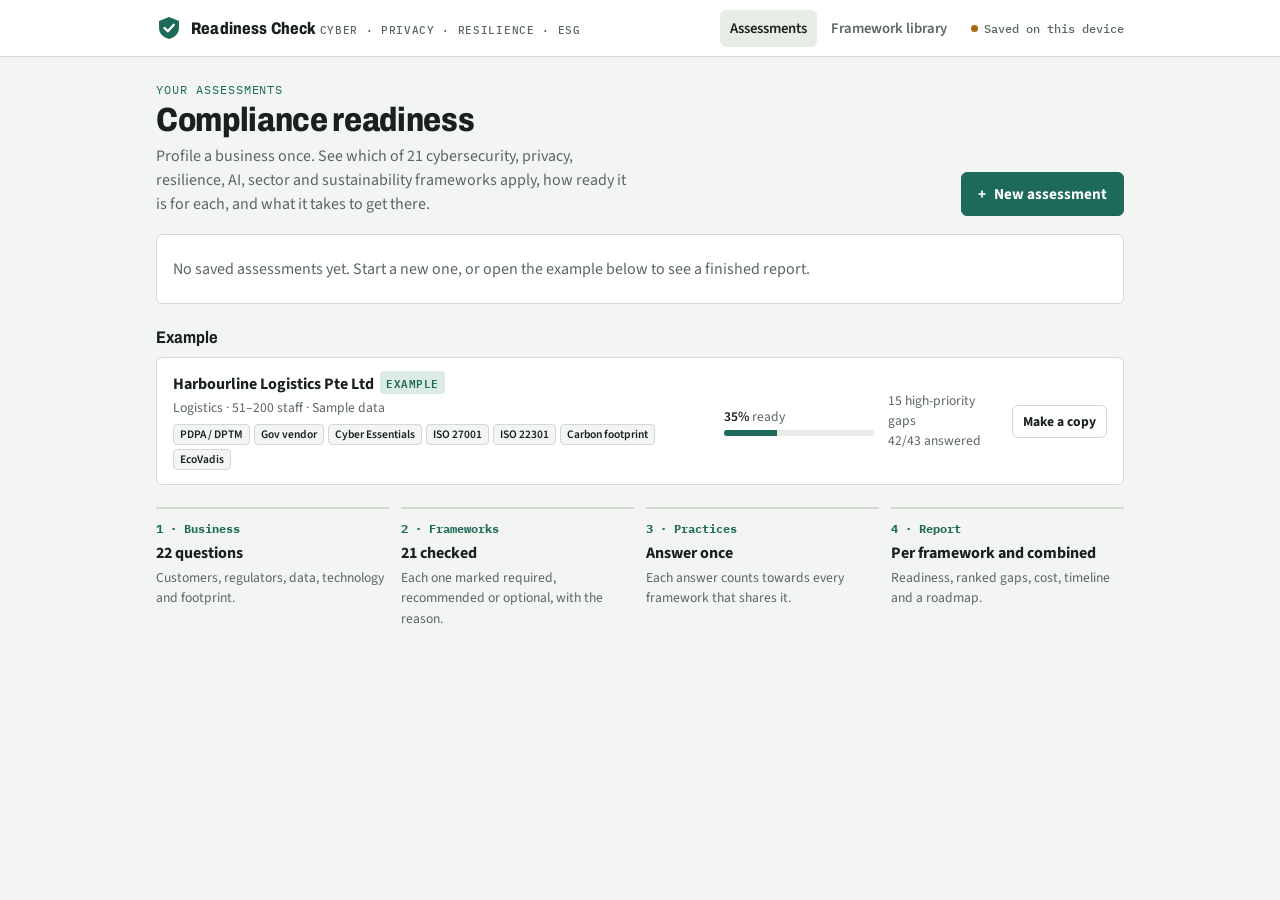
==== index.html @ 3aeae79e "Compliance Readiness Check: multi-framework self-assessment app Self-assessment web app covering 21 " ====
<!doctype html>
<html lang="en">
<head>
<meta charset="utf-8">
<meta name="viewport" content="width=device-width,initial-scale=1,viewport-fit=cover">
<style>body{margin:0}[hidden]{display:none!important}img{max-width:100%}</style>
<title>Compliance Readiness Check</title>
<link rel="preconnect" href="https://fonts.googleapis.com">
<link rel="preconnect" href="https://fonts.gstatic.com" crossorigin>
<link rel="stylesheet" href="https://fonts.googleapis.com/css2?family=Archivo:wdth,wght@75..100,500..800&family=Source+Sans+3:wght@400;600;700&family=IBM+Plex+Mono:wght@400;500&display=swap">
<style>
/* Layout: app shell — sticky app bar; views: Assessments, 4-step workspace (Business, Frameworks, Practices, Report), Framework library, Consultant desk; auditor's-ledger rows, IDs in mono */
:root{
  --bg:#F3F5F2; --surface:#FFFFFF; --sunk:#E8ECE7; --line:#D3D9D2;
  --fg:#18211D; --muted:#5A6760; --accent:#1D6A5A; --accent-soft:#DCEBE5; --on-accent:#FFFFFF;
  --good:#2F7A4B; --good-soft:#DDEFE2; --warn:#A8690F; --warn-soft:#F6E8CF; --bad:#B03A33; --bad-soft:#F6DEDA; --na:#7C8680; --na-soft:#E6E9E5;
  --f-display:"Archivo","Arial Narrow",system-ui,sans-serif;
  --f-body:"Source Sans 3","Segoe UI",system-ui,sans-serif;
  --f-mono:"IBM Plex Mono",ui-monospace,Menlo,Consolas,monospace;
  --r:6px;
}
@media (prefers-color-scheme: dark){:root:not([data-theme="light"]){
  --bg:#111715; --surface:#18201D; --sunk:#1F2925; --line:#2E3A35;
  --fg:#E4EBE7; --muted:#9AA8A1; --accent:#5FC0A6; --accent-soft:#1B3A33; --on-accent:#0D1714;
  --good:#6CC58F; --good-soft:#1C3527; --warn:#E3AA52; --warn-soft:#3A2D16; --bad:#EE8078; --bad-soft:#3E211E; --na:#8E9993; --na-soft:#262E2B; color-scheme:dark}}
:root[data-theme="dark"]{
  --bg:#111715; --surface:#18201D; --sunk:#1F2925; --line:#2E3A35;
  --fg:#E4EBE7; --muted:#9AA8A1; --accent:#5FC0A6; --accent-soft:#1B3A33; --on-accent:#0D1714;
  --good:#6CC58F; --good-soft:#1C3527; --warn:#E3AA52; --warn-soft:#3A2D16; --bad:#EE8078; --bad-soft:#3E211E; --na:#8E9993; --na-soft:#262E2B; color-scheme:dark}
*{box-sizing:border-box}
body{background:var(--bg);color:var(--fg);font-family:var(--f-body);font-size:16px;line-height:1.5}
.wrap{max-width:1000px;margin:0 auto;padding-inline:16px;padding-block:20px 64px}
h1,h2,h3{font-family:var(--f-display);font-stretch:85%;text-wrap:balance;margin:0;line-height:1.15}
h1{font-size:clamp(1.5rem,4vw,2.1rem);font-weight:800;letter-spacing:-.01em}
h2{font-size:1.3rem;font-weight:700}
h3{font-size:1.05rem;font-weight:700}
.mono{font-family:var(--f-mono);font-size:.85em}
.eyebrow{font-family:var(--f-mono);font-size:.75rem;letter-spacing:.08em;text-transform:uppercase;color:var(--accent)}
.muted{color:var(--muted)}
.meta{font-size:.85rem;color:var(--muted)}

/* App bar */
.appbar{position:sticky;top:env(safe-area-inset-top,0px);z-index:10;background:var(--surface);border-bottom:1px solid var(--line)}
.appbar .in{max-width:1000px;margin:0 auto;padding-inline:16px;display:flex;align-items:center;gap:14px;min-height:56px;flex-wrap:wrap}
.brand{display:flex;align-items:center;gap:9px;font:800 1.05rem var(--f-display);font-stretch:80%;letter-spacing:.01em;background:none;border:0;color:var(--fg);cursor:pointer;padding:0}
.brand svg{flex:none}
.brand small{font:500 .7rem var(--f-mono);color:var(--muted);letter-spacing:.06em;text-transform:uppercase;font-stretch:100%}
.appnav{display:flex;gap:4px;margin-left:auto}
.appnav button{font:600 .92rem var(--f-body);background:none;border:0;color:var(--muted);padding:8px 10px;border-radius:var(--r);cursor:pointer}
.appnav button[aria-current="page"]{color:var(--fg);background:var(--sunk)}
.savestate{font:500 .75rem var(--f-mono);color:var(--muted);display:flex;align-items:center;gap:6px;white-space:nowrap}
.savestate::before{content:"";width:7px;height:7px;border-radius:50%;background:var(--c,var(--na))}
@media (max-width:560px){.brand small{display:none}.savestate{order:3;width:100%;padding-bottom:8px}.appbar .in{gap:8px}}

button:focus-visible,input:focus-visible,select:focus-visible,label.opt:focus-within,.row:focus-visible{outline:2px solid var(--accent);outline-offset:2px}
.btn{font:700 .95rem var(--f-body);border-radius:var(--r);padding:10px 16px;cursor:pointer;border:1px solid var(--accent);background:var(--accent);color:var(--on-accent);display:inline-flex;gap:8px;align-items:center;justify-content:center}
.btn.ghost{background:transparent;color:var(--accent)}
.btn.small{padding:6px 10px;font-size:.85rem}
.btn.danger{background:var(--bad);border-color:var(--bad);color:var(--on-accent)}
.btn.plain{background:transparent;border-color:var(--line);color:var(--fg)}
.linkbtn{background:none;border:0;color:var(--accent);font:600 .9rem var(--f-body);cursor:pointer;padding:4px 0}

/* Home */
.pagehead{display:flex;flex-wrap:wrap;gap:12px;align-items:flex-end;justify-content:space-between;margin-bottom:18px}
.pagehead p{margin:4px 0 0;max-width:60ch;color:var(--muted)}
.list{background:var(--surface);border:1px solid var(--line);border-radius:var(--r);overflow:hidden}
.row{display:grid;grid-template-columns:minmax(0,1fr) 150px 110px auto;gap:14px;align-items:center;padding:14px 16px;border-top:1px solid var(--line);cursor:pointer;background:transparent;width:100%;text-align:left;color:inherit;font:inherit}
.row:first-child{border-top:0}
.row:hover{background:var(--bg)}
.row .who{min-width:0;display:flex;flex-direction:column;gap:2px}
.row .who strong{overflow-wrap:anywhere}
.mini{display:flex;flex-direction:column;gap:4px}
.mini .track{height:6px;background:var(--sunk);border-radius:99px;overflow:hidden}
.mini .track i{display:block;height:100%;background:var(--accent)}
.mini span{font:600 .85rem var(--f-body);font-variant-numeric:tabular-nums}
.tag{font:600 .7rem var(--f-mono);letter-spacing:.05em;text-transform:uppercase;border-radius:4px;padding:2px 6px;background:var(--accent-soft);color:var(--accent);margin-left:6px;vertical-align:1px}
.rowact{display:flex;gap:6px;align-items:center;justify-content:flex-end}
.confirm{grid-column:1/-1;display:flex;flex-wrap:wrap;gap:8px;align-items:center;background:var(--bad-soft);border-radius:var(--r);padding:8px 10px;font-size:.93rem}
.empty{padding:22px 16px;color:var(--muted)}
@media (max-width:640px){.row{grid-template-columns:minmax(0,1fr) auto}.row .hi{display:none}.row .mini{grid-column:1/-1;grid-row:2}}
.how{display:grid;grid-template-columns:repeat(auto-fit,minmax(220px,1fr));gap:12px;margin-top:22px}
.how div{border-top:2px solid var(--line);padding-top:10px;display:flex;flex-direction:column;gap:3px}
.how b{font-family:var(--f-mono);font-size:.78rem;color:var(--accent)}

/* Workspace */
.wshead{display:flex;flex-direction:column;gap:6px;margin-bottom:14px}
.crumb{display:flex;gap:8px;align-items:center}
.banner{display:flex;flex-wrap:wrap;gap:8px 14px;align-items:center;justify-content:space-between;background:var(--warn-soft);border:1px solid var(--line);border-radius:var(--r);padding:10px 14px;margin-bottom:14px;font-size:.93rem}
.steps{display:grid;grid-template-columns:repeat(3,1fr);gap:6px;margin-bottom:14px}
.steps button{font:600 .95rem var(--f-body);background:transparent;color:var(--muted);border:1px solid var(--line);border-radius:var(--r);padding:9px 6px;cursor:pointer;display:flex;gap:6px;align-items:center;justify-content:center}
.steps button .n{font-family:var(--f-mono);font-size:.8rem}
.steps button[aria-selected="true"]{background:var(--accent);color:var(--on-accent);border-color:var(--accent)}
.progress{display:flex;align-items:center;gap:10px;font-size:.9rem;color:var(--muted)}
.progress .track{flex:1;height:6px;background:var(--sunk);border-radius:99px;overflow:hidden}
.progress .track i{display:block;height:100%;background:var(--accent)}
.panel{display:flex;flex-direction:column;gap:14px}
.q{background:var(--surface);border:1px solid var(--line);border-radius:var(--r);padding:14px 16px;display:flex;flex-direction:column;gap:10px;min-width:0}
.q .lbl{font-weight:700}
.q .help{font-size:.9rem;color:var(--muted);margin-top:-6px}
input[type=text],input[type=search],select{font:inherit;color:var(--fg);background:var(--bg);border:1px solid var(--line);border-radius:var(--r);padding:9px 10px;width:100%}
.opts{display:flex;flex-wrap:wrap;gap:8px}
label.opt{display:inline-flex;align-items:center;gap:7px;border:1px solid var(--line);border-radius:999px;padding:6px 12px;cursor:pointer;background:var(--bg);font-size:.95rem;user-select:none}
label.opt input{accent-color:var(--accent);margin:0}
label.opt:has(input:checked){background:var(--accent-soft);border-color:var(--accent)}
.grid2{display:grid;grid-template-columns:repeat(auto-fit,minmax(280px,1fr));gap:14px}
.ctrls{display:flex;flex-wrap:wrap;gap:4px}
.cid{font-family:var(--f-mono);font-size:.75rem;background:var(--sunk);color:var(--muted);border-radius:4px;padding:1px 6px}
.tri{display:grid;grid-template-columns:repeat(3,1fr);gap:6px}
.tri label{display:flex;justify-content:center;align-items:center;border:1px solid var(--line);border-radius:var(--r);padding:8px 4px;cursor:pointer;font-weight:600;font-size:.93rem;background:var(--bg)}
.tri input{position:absolute;opacity:0;pointer-events:none}
.tri label:focus-within{outline:2px solid var(--accent);outline-offset:2px}
.tri label.y:has(input:checked){background:var(--good-soft);border-color:var(--good);color:var(--good)}
.tri label.p:has(input:checked){background:var(--warn-soft);border-color:var(--warn);color:var(--warn)}
.tri label.x:has(input:checked){background:var(--bad-soft);border-color:var(--bad);color:var(--bad)}
.nav{display:flex;justify-content:space-between;gap:10px;flex-wrap:wrap;align-items:center}

/* Report */
section.card{background:var(--surface);border:1px solid var(--line);border-radius:var(--r);padding:16px;display:flex;flex-direction:column;gap:12px;min-width:0}
.tiles{display:grid;grid-template-columns:repeat(auto-fit,minmax(150px,1fr));gap:10px}
.tile{background:var(--surface);border:1px solid var(--line);border-radius:var(--r);padding:12px 14px;display:flex;flex-direction:column;gap:2px}
.tile .v{font-family:var(--f-display);font-stretch:80%;font-weight:800;font-size:2rem;line-height:1.1;font-variant-numeric:tabular-nums}
.tile .k{font-size:.85rem;color:var(--muted)}
.tile.lead{background:var(--accent);color:var(--on-accent);border-color:var(--accent)}
.tile.lead .k{color:var(--on-accent);opacity:.85}
.exports{display:flex;flex-wrap:wrap;gap:8px;align-items:center}
.bars{display:flex;flex-direction:column;gap:10px}
.bar{display:grid;grid-template-columns:minmax(110px,160px) 1fr 52px;gap:10px;align-items:center;font-size:.93rem}
.bar .track{height:12px;background:var(--sunk);border-radius:99px;overflow:hidden;display:flex}
.bar .track i{display:block;height:100%}
.bar .pct{text-align:right;font-variant-numeric:tabular-nums;font-weight:700}
.legend{display:flex;gap:14px;flex-wrap:wrap;font-size:.82rem;color:var(--muted)}
.legend span::before{content:"";display:inline-block;width:10px;height:10px;border-radius:2px;margin-right:5px;vertical-align:-1px;background:var(--c)}
.gap{display:grid;grid-template-columns:auto 1fr;gap:4px 12px;padding:12px 0;border-top:1px solid var(--line)}
.gap:first-of-type{border-top:0;padding-top:0}
.gap .body{min-width:0;display:flex;flex-direction:column;gap:4px}
.pill{font:600 .72rem var(--f-mono);letter-spacing:.05em;text-transform:uppercase;border-radius:4px;padding:2px 7px;white-space:nowrap;align-self:start}
.pill.High,.pill.No{background:var(--bad-soft);color:var(--bad)}
.pill.Medium,.pill.Partly{background:var(--warn-soft);color:var(--warn)}
.pill.Low,.pill.Yes{background:var(--good-soft);color:var(--good)}
.pill.Excluded{background:var(--na-soft);color:var(--na)}
.clauses{display:grid;grid-template-columns:repeat(auto-fit,minmax(260px,1fr));gap:8px}
.clause{display:flex;gap:10px;align-items:flex-start;padding:8px 10px;background:var(--bg);border-radius:var(--r);font-size:.93rem}
.clause .mono{color:var(--muted);min-width:3.2em}
.clause .t{flex:1;min-width:0}
.phases{display:grid;grid-template-columns:repeat(auto-fit,minmax(200px,1fr));gap:10px}
.phase{border-top:3px solid var(--accent);background:var(--bg);border-radius:0 0 var(--r) var(--r);padding:10px 12px;display:flex;flex-direction:column;gap:6px}
.phase ul{margin:0;padding-left:18px;font-size:.9rem}
.phase .when{font-family:var(--f-mono);font-size:.78rem;color:var(--muted)}
.scope{background:var(--bg);border-left:3px solid var(--accent);padding:10px 14px;margin:0;max-width:72ch}
.oblig{display:flex;flex-direction:column}
.oblig div{display:flex;flex-direction:column;padding:8px 0;border-top:1px solid var(--line)}
.oblig div:first-child{border-top:0}
.filters{display:flex;flex-wrap:wrap;gap:6px;align-items:center}
.chip{font:600 .85rem var(--f-body);border:1px solid var(--line);background:var(--bg);color:var(--fg);border-radius:999px;padding:5px 11px;cursor:pointer}
.chip[aria-pressed="true"]{background:var(--fg);color:var(--bg);border-color:var(--fg)}
.tablewrap{overflow-x:auto;border:1px solid var(--line);border-radius:var(--r);background:var(--surface)}
table{border-collapse:collapse;width:100%;min-width:560px;font-size:.9rem}
th,td{text-align:left;padding:8px 10px;border-bottom:1px solid var(--line);vertical-align:top}
th{font:600 .75rem var(--f-mono);text-transform:uppercase;letter-spacing:.06em;color:var(--muted);background:var(--sunk)}
td.id{font-family:var(--f-mono);white-space:nowrap;font-size:.82rem}
td .why{display:block;font-size:.82rem;color:var(--muted)}
tbody tr:last-child td{border-bottom:0}
.toast{font-size:.85rem;color:var(--good)}
.toast.err{color:var(--bad)}
.libtools{display:flex;flex-direction:column;gap:10px;margin-bottom:12px}
@media (max-width:520px){.bar{grid-template-columns:1fr 46px}.bar .name{grid-column:1/-1}}
@media (prefers-reduced-motion:no-preference){#view>*{animation:fade .18s ease-out}@keyframes fade{from{opacity:.4}to{opacity:1}}}

/* Prospect call to action and forms */
.cta{display:flex;flex-wrap:wrap;gap:14px 24px;align-items:center;justify-content:space-between;background:var(--accent-soft);border:1px solid var(--accent);border-radius:var(--r);padding:18px}
.cta-text{flex:1 1 380px;min-width:0;display:flex;flex-direction:column;gap:6px}
.cta-text p{margin:0;max-width:66ch}
.cta-act{display:flex;flex-wrap:wrap;gap:8px}
a.btn{text-decoration:none}
.form{display:flex;flex-direction:column;gap:14px}
.field{display:flex;flex-direction:column;gap:6px;min-width:0}
.field>label,.flabel{font-weight:700;font-size:.93rem}
input[type=email],input[type=tel],input[type=number],textarea{font:inherit;color:var(--fg);background:var(--bg);border:1px solid var(--line);border-radius:var(--r);padding:9px 10px;width:100%}
textarea{resize:vertical}
textarea:focus-visible,input[type=email]:focus-visible,input[type=tel]:focus-visible,input[type=number]:focus-visible{outline:2px solid var(--accent);outline-offset:2px}
.consent{display:flex;gap:10px;align-items:flex-start;font-size:.93rem}
.consent input{accent-color:var(--accent);margin-top:4px;flex:none}
.ferr{color:var(--bad);margin:0;font-size:.93rem;min-height:0}
.ferr:empty{display:none}
.sel{user-select:all;font-weight:600}
textarea.code{font-family:var(--f-mono);font-size:.8rem;word-break:break-all}
.btn:disabled{opacity:.6;cursor:wait}
/* Consultant desk and brief */
.pill.T-Hot{background:var(--bad-soft);color:var(--bad)}
.pill.T-Warm{background:var(--warn-soft);color:var(--warn)}
.pill.T-Cool{background:var(--na-soft);color:var(--na)}
.pill.big{font-size:.85rem;padding:5px 10px}
.briefhead{display:flex;flex-wrap:wrap;gap:10px 16px;align-items:flex-start;justify-content:space-between}
.briefhead>div{display:flex;flex-direction:column;gap:4px;min-width:0}
.kv{display:grid;grid-template-columns:max-content 1fr;gap:6px 18px;margin:0;font-size:.95rem}
.kv dt{color:var(--muted)}
.kv dd{margin:0;min-width:0;overflow-wrap:anywhere}
.talk{display:flex;flex-direction:column;gap:6px;padding-top:12px;border-top:1px solid var(--line)}
.talk:first-of-type{border-top:0;padding-top:0}
.talk ol{margin:0;padding-left:20px;display:flex;flex-direction:column;gap:4px}
.obj{margin:0;display:grid;gap:4px}
.obj dt{font-weight:700}
.obj dd{margin:0 0 8px;color:var(--muted)}
.steps-list{margin:0;padding-left:20px;display:flex;flex-direction:column;gap:3px}
th.num,td.num{text-align:right;white-space:nowrap;font-variant-numeric:tabular-nums}
tr.total td{font-weight:700;background:var(--accent-soft)}
tr.sub td{color:var(--muted)}
@media (max-width:520px){.kv{grid-template-columns:1fr;gap:0}.kv dd{margin-bottom:8px}}

/* Multi-framework */
.steps.four{grid-template-columns:repeat(4,1fr)}
.steps.two{grid-template-columns:repeat(2,1fr);max-width:460px}
@media (max-width:520px){.steps.four button{font-size:.85rem;padding:9px 2px}.steps.four .n{display:none}}
.secHead{grid-column:1/-1;font-size:1.05rem;margin-top:8px;display:flex;gap:8px;align-items:baseline}
.chips{display:flex;flex-wrap:wrap;gap:4px;margin-top:4px}
.fwchip{font:600 .72rem var(--f-body);border:1px solid var(--line);background:var(--bg);color:var(--fg);border-radius:4px;padding:1px 6px;white-space:nowrap}
.pill.L-required,.pill.L-requested{background:var(--bad-soft);color:var(--bad)}
.pill.L-recommended{background:var(--accent-soft);color:var(--accent)}
.pill.L-optional{background:var(--na-soft);color:var(--na)}
.summarybar{display:flex;flex-wrap:wrap;gap:10px 16px;align-items:center;justify-content:space-between;background:var(--surface);border:1px solid var(--line);border-radius:var(--r);padding:12px 14px}
.fwfam{display:flex;flex-direction:column;gap:10px}
.fwfam h2{font-size:1.05rem}
.fwgrid{display:grid;grid-template-columns:repeat(auto-fill,minmax(260px,1fr));gap:10px}
.fwcard{position:relative;display:flex;flex-direction:column;gap:6px;background:var(--surface);border:1px solid var(--line);border-radius:var(--r);padding:12px 14px 12px 42px;cursor:pointer;min-width:0}
.fwcard input{position:absolute;left:14px;top:15px;accent-color:var(--accent);width:17px;height:17px;margin:0}
.fwcard.on{border-color:var(--accent);box-shadow:inset 0 0 0 1px var(--accent)}
.fwcard:focus-within{outline:2px solid var(--accent);outline-offset:2px}
.fwtop{display:flex;justify-content:space-between;gap:8px;align-items:flex-start}
ul.why{margin:0;padding-left:18px;font-size:.88rem;color:var(--muted);display:flex;flex-direction:column;gap:2px}
.tabs{display:flex;gap:4px;overflow-x:auto;border-bottom:1px solid var(--line);padding-bottom:0;scrollbar-width:thin}
.tabs button{font:600 .9rem var(--f-body);background:none;border:0;border-bottom:3px solid transparent;color:var(--muted);padding:9px 12px;cursor:pointer;white-space:nowrap}
.tabs button[aria-selected="true"]{color:var(--fg);border-bottom-color:var(--accent)}
tr.click{cursor:pointer}
tr.click:hover td{background:var(--bg)}
tr.click:focus-visible{outline:2px solid var(--accent);outline-offset:-2px}
.fwhead{display:flex;flex-wrap:wrap;gap:10px 16px;align-items:flex-start;justify-content:space-between}
.fwhead>div{display:flex;flex-direction:column;gap:4px;min-width:0}
h2.big{font-size:clamp(1.3rem,3.5vw,1.7rem)}
.libgrid{display:grid;grid-template-columns:repeat(auto-fill,minmax(300px,1fr));gap:12px}
.libcard h2{font-size:1.2rem}
.kv.small{font-size:.88rem;gap:4px 14px}
.tile .v{overflow-wrap:anywhere}
.row .mini span:first-child::after{content:" ready";font-weight:400;color:var(--muted)}
details.more summary{cursor:pointer;color:var(--accent);font-weight:700;padding:10px 0}
details.more summary:focus-visible{outline:2px solid var(--accent);outline-offset:2px}

/* Entry paths and expectations */
.pathgrid{display:grid;grid-template-columns:repeat(auto-fit,minmax(260px,1fr));gap:12px;margin-top:16px}
.pathcard{display:flex;flex-direction:column;gap:8px;text-align:left;background:var(--surface);border:1px solid var(--line);border-radius:var(--r);padding:18px;cursor:pointer;font:inherit;color:inherit}
.pathcard:hover{border-color:var(--accent)}
.pathcard:focus-visible{outline:2px solid var(--accent);outline-offset:2px}
.ptitle{font-family:var(--f-display);font-stretch:85%;font-size:1.25rem;line-height:1.2;text-wrap:balance}
.pdesc{color:var(--muted);font-size:.95rem}
.pgo{margin-top:auto;font-weight:700;color:var(--accent)}
ul.plain{margin:0;padding-left:18px;display:flex;flex-direction:column;gap:3px;font-size:.93rem}
.note{display:flex;flex-wrap:wrap;gap:8px;align-items:center;justify-content:space-between;border-radius:var(--r);padding:10px 12px;font-size:.93rem;background:var(--sunk)}
.note.ok{background:var(--good-soft)}
.note.warn{background:var(--warn-soft)}
.intro{gap:8px}
.q.wide{grid-column:1/-1}
.askfam{display:flex;flex-direction:column;gap:6px;padding-top:6px}
.tier{display:flex;flex-direction:column;gap:10px}
.tierhead{display:flex;flex-wrap:wrap;gap:4px 12px;align-items:baseline}
.tierhead h2{font-size:1.2rem}
.plancard{position:relative;display:flex;flex-direction:column;gap:6px;background:var(--surface);border:1px solid var(--line);border-radius:var(--r);padding:12px 14px 12px 42px;cursor:pointer;min-width:0}
.plancard input{position:absolute;left:14px;top:15px;accent-color:var(--accent);width:17px;height:17px;margin:0}
.plancard.on{border-color:var(--accent);box-shadow:inset 0 0 0 1px var(--accent)}
.plancard:focus-within{outline:2px solid var(--accent);outline-offset:2px}
.facts{display:flex;flex-wrap:wrap;gap:6px 14px;font-size:.88rem;color:var(--muted);border-top:1px solid var(--line);padding-top:8px;margin-top:2px}
.facts b{color:var(--fg);font-variant-numeric:tabular-nums}
.feas{font:600 .72rem var(--f-mono);letter-spacing:.05em;text-transform:uppercase;border-radius:4px;padding:2px 7px;white-space:nowrap}
.feas.F-ok{background:var(--good-soft);color:var(--good)}
.feas.F-tight{background:var(--warn-soft);color:var(--warn)}
.feas.F-no{background:var(--bad-soft);color:var(--bad)}
.feas.F-none{background:var(--na-soft);color:var(--na)}
.feasrow{display:flex;flex-direction:column;gap:6px;padding:12px 0;border-top:1px solid var(--line)}
.feasrow:first-of-type{border-top:0;padding-top:0}
.fh{display:flex;gap:10px;align-items:center;flex-wrap:wrap}
.journey{display:flex;flex-direction:column;gap:10px}
.jlist{margin:0;padding-left:22px;display:flex;flex-direction:column;gap:6px}
.jlist li span{display:block}
.flowsteps{margin:0;padding-left:22px;display:grid;grid-template-columns:repeat(auto-fit,minmax(170px,1fr));gap:10px 18px}
.flowsteps li{display:flex;flex-direction:column;gap:2px}
.grid2.tight{gap:16px}
.grid2.tight h3{margin-bottom:6px}
.crumb .meta{margin:0 2px}
@media (max-width:560px){.steps button .n{display:none}.steps button{font-size:.82rem;padding:9px 2px}}
</style>
</head>
<body>
<header class="appbar">
  <div class="in">
    <button class="brand" type="button" data-nav="home" aria-label="Home">
      <svg width="26" height="26" viewBox="0 0 26 26" aria-hidden="true"><path d="M13 2 L23 6 V12.5 C23 18.5 18.8 22.6 13 24 C7.2 22.6 3 18.5 3 12.5 V6 Z" fill="var(--accent)"/><path d="M8.5 13 L11.8 16.2 L17.8 9.8" fill="none" stroke="var(--on-accent)" stroke-width="2.4" stroke-linecap="round" stroke-linejoin="round"/></svg>
      <span>Readiness Check <small>Cyber · Privacy · Resilience · ESG</small></span>
    </button>
    <nav class="appnav" aria-label="Main">
      <button type="button" data-nav="home" id="nav-home">Assessments</button>
      <button type="button" data-nav="library" id="nav-library">Framework library</button>
      <button type="button" data-nav="desk" id="nav-desk" hidden>Consultant desk</button>
    </nav>
    <span class="savestate" id="savestate" aria-live="polite">Saved on this device</span>
  </div>
</header>

<main class="wrap" id="view"></main>
<script>
const CONTROLS=[
["5.1","Policies for information security"],["5.2","Information security roles and responsibilities"],["5.3","Segregation of duties"],["5.4","Management responsibilities"],["5.5","Contact with authorities"],["5.6","Contact with special interest groups"],["5.7","Threat intelligence"],["5.8","Information security in project management"],["5.9","Inventory of information and other associated assets"],["5.10","Acceptable use of information and other associated assets"],["5.11","Return of assets"],["5.12","Classification of information"],["5.13","Labelling of information"],["5.14","Information transfer"],["5.15","Access control"],["5.16","Identity management"],["5.17","Authentication information"],["5.18","Access rights"],["5.19","Information security in supplier relationships"],["5.20","Addressing information security within supplier agreements"],["5.21","Managing information security in the ICT supply chain"],["5.22","Monitoring, review and change management of supplier services"],["5.23","Information security for use of cloud services"],["5.24","Incident management planning and preparation"],["5.25","Assessment and decision on information security events"],["5.26","Response to information security incidents"],["5.27","Learning from information security incidents"],["5.28","Collection of evidence"],["5.29","Information security during disruption"],["5.30","ICT readiness for business continuity"],["5.31","Legal, statutory, regulatory and contractual requirements"],["5.32","Intellectual property rights"],["5.33","Protection of records"],["5.34","Privacy and protection of PII"],["5.35","Independent review of information security"],["5.36","Compliance with policies, rules and standards"],["5.37","Documented operating procedures"],
["6.1","Screening"],["6.2","Terms and conditions of employment"],["6.3","Information security awareness, education and training"],["6.4","Disciplinary process"],["6.5","Responsibilities after termination or change of employment"],["6.6","Confidentiality or non-disclosure agreements"],["6.7","Remote working"],["6.8","Information security event reporting"],
["7.1","Physical security perimeters"],["7.2","Physical entry"],["7.3","Securing offices, rooms and facilities"],["7.4","Physical security monitoring"],["7.5","Protecting against physical and environmental threats"],["7.6","Working in secure areas"],["7.7","Clear desk and clear screen"],["7.8","Equipment siting and protection"],["7.9","Security of assets off-premises"],["7.10","Storage media"],["7.11","Supporting utilities"],["7.12","Cabling security"],["7.13","Equipment maintenance"],["7.14","Secure disposal or re-use of equipment"],
["8.1","User endpoint devices"],["8.2","Privileged access rights"],["8.3","Information access restriction"],["8.4","Access to source code"],["8.5","Secure authentication"],["8.6","Capacity management"],["8.7","Protection against malware"],["8.8","Management of technical vulnerabilities"],["8.9","Configuration management"],["8.10","Information deletion"],["8.11","Data masking"],["8.12","Data leakage prevention"],["8.13","Information backup"],["8.14","Redundancy of information processing facilities"],["8.15","Logging"],["8.16","Monitoring activities"],["8.17","Clock synchronization"],["8.18","Use of privileged utility programs"],["8.19","Installation of software on operational systems"],["8.20","Networks security"],["8.21","Security of network services"],["8.22","Segregation of networks"],["8.23","Web filtering"],["8.24","Use of cryptography"],["8.25","Secure development life cycle"],["8.26","Application security requirements"],["8.27","Secure system architecture and engineering principles"],["8.28","Secure coding"],["8.29","Security testing in development and acceptance"],["8.30","Outsourced development"],["8.31","Separation of development, test and production environments"],["8.32","Change management"],["8.33","Test information"],["8.34","Protection of information systems during audit testing"]
];
const THEMES={5:"Organizational",6:"People",7:"Physical",8:"Technological"};

/* ===================== Business profile ===================== */
const PROFILE_Q=[
 {id:"name",type:"text",label:"Company name",sec:"Company"},
 {id:"industry",type:"select",label:"Industry",opts:["Technology / SaaS","Financial services","Healthcare","Education","Logistics","Retail / F&B","Hospitality","Professional services","Manufacturing","Construction / Real estate","Government vendor"]},
 {id:"size",type:"radio",label:"Headcount",opts:["1–10","11–50","51–200","201–500","500+"]},
 {id:"status",type:"radio",label:"Company status",opts:[["private","Private company"],["sub","Part of a larger or listed group"],["listed","Listed on SGX"]]},
 {id:"customers",type:"check",label:"Who are your main customers?",sec:"Customers and regulation",opts:[["consumers","Consumers"],["sme","Other SMEs"],["mnc","Large companies or MNCs"],["gov","Government agencies"],["fi","Banks and financial institutions"],["hc","Hospitals and clinics"]]},
 {id:"markets",type:"check",label:"Customers or staff outside Singapore",opts:[["eu","EU or UK"],["us","United States"],["asean","Rest of ASEAN"],["other","Elsewhere"]]},
 {id:"regulated",type:"check",label:"Licensed or regulated by",opts:[["mas","MAS (financial licence)"],["moh","MOH (healthcare licence)"],["other","Another regulator"]]},
 {id:"driver",type:"radio",label:"Main reason for this work",opts:[["tender","Customer or tender requirement"],["reg","Regulator expectation"],["investor","Investor, group or listing requirement"],["internal","Internal risk management"]]},
 {id:"work",type:"radio",label:"How does the team work?",sec:"Technology",opts:[["office","Office only"],["hybrid","Hybrid"],["remote","Fully remote"]]},
 {id:"hosting",type:"radio",label:"Where do your systems run?",opts:[["cloud","Cloud only"],["hybrid","Cloud + own servers"],["onprem","Own server room"]]},
 {id:"dev",type:"radio",label:"Do you build software?",help:"Apps, websites or integrations that customers or staff use.",opts:[["none","No"],["inhouse","Yes, in-house"],["outsourced","Yes, outsourced"],["both","Both"]]},
 {id:"services",type:"check",label:"Do you provide any of these to clients?",opts:[["saas","Software or cloud platform (SaaS)"],["msp","Managed IT or outsourcing"],["dc","Data centre or hosting"]]},
 {id:"availability",type:"radio",label:"How critical is your uptime to customers?",opts:[["low","Short outages are tolerable"],["sla","Important: we have SLAs"],["critical","Critical: customers stop if we stop"]]},
 {id:"ai",type:"radio",label:"How do you use AI?",opts:[["none","Not at all"],["use","Staff use AI tools or bought-in AI features"],["build","We build AI into products or services"]]},
 {id:"it",type:"radio",label:"Who runs your IT?",opts:[["inhouse","In-house team"],["msp","Managed service provider"],["mix","Mix"],["none","No one formally"]]},
 {id:"suppliers",type:"radio",label:"IT and data suppliers",help:"Cloud, SaaS, MSPs, developers and anyone who touches your data.",opts:[["few","Under 5"],["some","5–20"],["many","Over 20"]]},
 {id:"data",type:"check",label:"What data do you handle?",sec:"Data and payments",opts:[["pii","Customer personal data"],["nric","NRIC or ID numbers"],["card","Payment card data"],["health","Health data"],["children","Children's data"],["fin","Financial records"]]},
 {id:"payments",type:"radio",label:"How do you take card payments?",opts:[["none","We don't take cards"],["hosted","Through a provider's terminal or hosted page"],["direct","We process or store card data ourselves"]]},
 {id:"footprint",type:"check",label:"Physical footprint",sec:"Operations and sustainability",opts:[["office","Offices"],["factory","Factory or production"],["logistics","Warehouses or vehicle fleet"],["energy","Large energy use (54 TJ a year or more)"],["euexport","Export goods to the EU"]]},
 {id:"esgAsk",type:"radio",label:"Have customers, banks or investors asked for sustainability or carbon data?",opts:[["no","No"],["some","Some questionnaires"],["required","Yes, it's in contracts or tenders"]]},
 {id:"certs",type:"check",label:"Certifications you already hold",sec:"Existing certifications",opts:[["ce","Cyber Essentials"],["ct","Cyber Trust"],["iso27001","ISO 27001"],["soc2","SOC 2"],["pci","PCI DSS"],["dptm","DPTM"],["iso9001","ISO 9001"],["iso14001","ISO 14001"]]}
];
const PROFILE_DEFAULT={name:"",industry:"Technology / SaaS",size:"11–50",status:"private",customers:[],markets:[],regulated:[],driver:"tender",work:"hybrid",hosting:"cloud",dev:"none",services:[],availability:"low",ai:"use",it:"inhouse",suppliers:"few",data:[],payments:"none",footprint:["office"],esgAsk:"no",certs:[]};
const has=(p,k,v)=>Array.isArray(p[k])&&p[k].includes(v);
const isProvider=p=>has(p,"services","saas")||has(p,"services","msp")||has(p,"services","dc");
const isHealth=p=>p.industry==="Healthcare"||has(p,"data","health")||has(p,"regulated","moh")||has(p,"customers","hc");
const isGov=p=>p.industry==="Government vendor"||has(p,"customers","gov");
const isFiSide=p=>has(p,"regulated","mas")||has(p,"customers","fi")||p.industry==="Financial services";

/* ===================== Practice library =====================
   Answered once, credited to every framework that uses it.
   c = ISO 27001 Annex A controls; w = weight; e = effort S/M/L; g = what good looks like;
   ev = evidence to request; ask = discovery question; wk = what the consultant delivers */
const AREAS=["Governance and risk","People","Assets and access","Operations and monitoring","Suppliers and legal","Development","Privacy","Card payments","Resilience and service","Financial regulation","AI","Cloud","Sector rules","Sustainability"];
const PRACTICES=[
 {id:"P1",area:"Governance and risk",q:"A written information security policy, approved by management",help:"Signed off, published to staff, reviewed yearly.",c:["5.1","5.4","5.36","5.37"],w:3,e:"S",g:"Approved security policy and topic policies, communicated to staff and reviewed yearly.",ev:"Signed policy with version history; staff acknowledgement records.",ask:"Who signed off your current security policies, and when were they last reviewed?",wk:"Draft the policy set, tailored to their operations."},
 {id:"P21",area:"Governance and risk",q:"A formal risk assessment reviewed by management in the last 12 months",help:"A risk register with owners, ratings and treatment decisions.",c:[],w:3,e:"M",g:"Documented risk method, risk register with owners, treatment plan approved by management.",ev:"Risk register; risk method; minutes accepting residual risk.",ask:"What are the three risks your management worries about most?",wk:"Run risk workshops; build the register, treatment plan and risk acceptance."},
 {id:"P2",area:"Governance and risk",q:"A named person accountable for security, with defined roles",help:"Including contacts with CSA/SingCERT, police and industry groups.",c:["5.2","5.3","5.5","5.6"],w:2,e:"S",g:"Named owner with authority, a RACI, and an authority contacts list.",ev:"Org chart with security roles; appointment memo.",ask:"Who would lead this internally, and how much of their week can they give it?",wk:"Define roles and RACI; coach the internal lead."},
 {id:"P9",area:"Governance and risk",q:"Internal audits by someone independent of the work",c:["5.35"],w:3,e:"M",g:"Independent internal audit with corrective actions tracked, before any external audit.",ev:"Audit programme; internal audit report; corrective action log.",ask:"Has anyone outside IT ever audited your practices?",wk:"Run the internal audit as independent auditor; train an internal auditor."},
 {id:"P10",area:"People",q:"Background checks, NDAs and security terms in employment contracts",c:["6.1","6.2","6.4","6.5","6.6"],w:1,e:"S",g:"Screening, NDAs, security clauses and a disciplinary process for staff and contractors.",ev:"Employment contract template; NDA; screening records.",ask:"Do contractors and interns sign the same NDA as staff?",wk:"HR security clauses and onboarding and offboarding checklists."},
 {id:"P11",area:"People",q:"Security awareness training for all staff at least yearly",help:"Phishing, clear desk and screen, reporting.",c:["6.3","7.7"],w:2,e:"S",g:"Yearly training for all staff, phishing simulations, completion tracked.",ev:"Training records with completion rate; phishing results.",ask:"When did staff last have security training, and how is completion tracked?",wk:"Awareness programme, training deck and one phishing simulation."},
 {id:"P19",area:"People",q:"A remote working policy that staff follow",c:["6.7"],w:1,e:"S",show:p=>p.work!=="office",g:"Remote working policy covering devices, home networks and screen privacy.",ev:"Remote working policy; staff acknowledgements.",ask:"What devices and networks do staff use at home?",wk:"Remote working policy."},
 {id:"P3",area:"Assets and access",q:"An up-to-date inventory of devices, systems and data",help:"With owners and a data classification scheme.",c:["5.9","5.10","5.11","5.12","5.13"],w:2,e:"M",g:"Register of hardware, SaaS and data sets with owners and classification labels.",ev:"Asset register export; classification policy.",ask:"Can you list every SaaS tool that holds customer data today?",wk:"Build the asset and data inventory; set a classification scheme."},
 {id:"P4",area:"Assets and access",q:"MFA and joiner, mover, leaver access reviews",help:"Access granted by role, admin accounts limited, reviewed quarterly.",c:["5.15","5.16","5.17","5.18","8.2","8.3","8.5","8.18"],w:3,e:"M",g:"MFA on every account, role-based access, quarterly reviews, same-day leaver removal.",ev:"MFA enforcement settings; last access review; three recent leaver checklists.",ask:"When someone leaves, how fast are all their accounts disabled, and how do you know?",wk:"Access control policy, joiner-mover-leaver process and review templates."},
 {id:"P12",area:"Assets and access",q:"Managed laptops and phones with encryption and anti-malware",help:"Device management, disk encryption, USB and data-leak controls.",c:["7.9","7.10","8.1","8.7","8.12","8.24"],w:2,e:"M",g:"Every device enrolled in management, encrypted, with endpoint protection.",ev:"Device management compliance report; encryption status.",ask:"Do staff read work email on personal phones or laptops?",wk:"Endpoint standard; help select device management and endpoint tools."},
 {id:"P17",area:"Assets and access",q:"Physical security of office and equipment",help:"Entry control, CCTV or alarms, equipment maintenance and secure disposal.",c:["7.1","7.2","7.3","7.4","7.5","7.6","7.8","7.11","7.12","7.13","7.14"],w:1,e:"M",g:"Controlled entry, visitor log, protected equipment, certified disposal.",ev:"Visitor log; access card list; disposal certificates.",ask:"How are old laptops and hard drives disposed of?",wk:"Walk-through review of office physical security."},
 {id:"P13",area:"Operations and monitoring",q:"Regular patching and vulnerability scanning",help:"With threat advisories tracked and secure baseline configs.",c:["5.7","8.8","8.9","8.19"],w:2,e:"M",g:"Monthly patching against target times, quarterly scans, hardened baselines.",ev:"Patch compliance report; recent scan results.",ask:"How would you know if a critical patch was missing on a server today?",wk:"Vulnerability management procedure and baseline configurations."},
 {id:"P14",area:"Operations and monitoring",q:"Central logging and monitoring of key systems",c:["8.6","8.15","8.16","8.17","8.34"],w:2,e:"L",g:"Logs from key systems collected centrally, retained and reviewed with alerts.",ev:"List of log sources; retention settings; alert review records.",ask:"If an admin account was misused last week, could you tell?",wk:"Logging standard; advise on log tooling or managed detection."},
 {id:"P15",area:"Operations and monitoring",q:"Firewalls, network segmentation and web filtering",c:["8.20","8.21","8.22","8.23"],w:2,e:"M",g:"Managed firewalls, segmented networks, web filtering, separate guest Wi-Fi.",ev:"Network diagram; last firewall rule review.",ask:"Is guest Wi-Fi separate from the office network?",wk:"Network security review and an up-to-date diagram."},
 {id:"P16",area:"Operations and monitoring",q:"Changes to systems are requested, approved and recorded",c:["5.8","8.32"],w:1,e:"S",g:"Changes logged, approved, tested and reversible.",ev:"Change tickets with approvals and test notes.",ask:"How was your last major system change approved and tested?",wk:"Change management procedure and ticket template."},
 {id:"P6",area:"Operations and monitoring",q:"An incident response plan that staff know how to trigger",help:"Reporting channel, triage, breach notification, lessons learned.",c:["5.24","5.25","5.26","5.27","5.28","6.8"],w:3,e:"M",g:"Tested incident plan, including PDPC notification within 3 calendar days of assessing a notifiable breach.",ev:"Incident response plan; incident log; tabletop exercise record.",ask:"What happened the last time someone clicked a phishing link or lost a laptop?",wk:"Incident plan and playbooks; run one tabletop exercise."},
 {id:"P7",area:"Operations and monitoring",q:"Backups and a business continuity plan, tested in the last year",c:["5.29","5.30","8.13","8.14"],w:2,e:"M",g:"Backups proven by restore tests; continuity plan exercised yearly.",ev:"Restore test record; continuity plan; exercise report.",ask:"If your main system went down this morning, how long until you could operate?",wk:"Continuity plan and restore test plan."},
 {id:"P5",area:"Suppliers and legal",q:"Supplier security checks and security clauses in contracts",help:"Including cloud and SaaS providers.",c:["5.19","5.20","5.21","5.22","5.23"],w:2,e:"M",g:"Supplier register tiered by risk, security clauses, yearly reviews, provider reports on file.",ev:"Supplier register; contract clauses; ISO or SOC 2 reports from key providers.",ask:"Which suppliers can reach your systems or customer data?",wk:"Supplier risk process, contract clause pack, review of top suppliers."},
 {id:"P8",area:"Suppliers and legal",q:"A register of legal and contract obligations, with a DPO for PDPA",c:["5.31","5.32","5.33","5.34"],w:2,e:"S",g:"Register of legal, regulatory and contract duties; DPO appointed.",ev:"Legal register; DPO details on BizFile; data protection policy.",ask:"Who is your DPO, and do customer contracts set security obligations?",wk:"Legal and contractual register; PDPA alignment review."},
 {id:"P20",area:"Suppliers and legal",q:"Rules for sharing, retaining and deleting data",help:"Secure file transfer, retention schedule, masking personal data where not needed.",c:["5.14","8.10","8.11"],w:2,e:"S",g:"Transfer rules by classification, a retention schedule and secure deletion.",ev:"Retention schedule; deletion records; file-sharing settings.",ask:"How long do you keep customer records, and who deletes them?",wk:"Retention and information transfer procedures."},
 {id:"P18",area:"Development",q:"Secure development practices",help:"Code review, security testing, separate test and production, no live data in test.",c:["8.4","8.25","8.26","8.27","8.28","8.29","8.30","8.31","8.33"],w:2,e:"L",show:p=>p.dev!=="none",g:"Secure development life cycle with code review, scanning, pen tests and separate environments.",ev:"Code review records; latest pen test report; environment diagram.",ask:"When was your application last penetration tested, and by whom?",wk:"Secure development procedure; scope the pen test; developer contract clauses."},
 {id:"O1",area:"Development",q:"Data processing is checked for completeness and accuracy",help:"Input validation, reconciliations, error handling for customer transactions.",c:[],w:1,e:"M",show:p=>isProvider(p),g:"Processing controls with reconciliations and error queues reviewed.",ev:"Reconciliation reports; error-handling procedure.",ask:"How do you know a customer transaction was processed completely and correctly?",wk:"Processing integrity controls and evidence pack."},
 {id:"Q1",area:"Privacy",q:"Customers are told what personal data is collected and why, and consent is recorded",help:"Privacy notice, purpose statements, consent records and withdrawal.",c:[],w:2,e:"S",g:"Clear notices at every collection point, consent recorded, withdrawal honoured.",ev:"Privacy notice; consent records; withdrawal requests log.",ask:"Where do you collect personal data, and what does the customer see at that moment?",wk:"Data protection notices and consent workflow."},
 {id:"Q2",area:"Privacy",q:"Access and correction requests are handled on time, with a log",help:"PDPA expects a response as soon as reasonably possible, generally within 30 days.",c:[],w:2,e:"S",g:"A request procedure, response templates and a request log.",ev:"Request log; two sample responses.",ask:"If a customer asked today for all the data you hold on them, who would handle it?",wk:"Access and correction procedure and templates."},
 {id:"Q3",area:"Privacy",q:"A personal data map, including transfers outside Singapore",help:"Where personal data flows, which systems hold it, which countries it goes to.",c:[],w:2,e:"M",g:"Data inventory map with systems, purposes, retention and overseas transfers, with safeguards.",ev:"Data inventory map; transfer agreements.",ask:"Which of your systems store personal data overseas?",wk:"Personal data inventory map and transfer assessment."},
 {id:"Q4",area:"Privacy",q:"The Do Not Call Registry is checked before marketing calls or messages",c:[],w:1,e:"S",show:p=>has(p,"customers","consumers"),g:"DNC checks before each campaign, with records kept.",ev:"DNC check receipts; campaign records.",ask:"How do you check numbers before SMS or WhatsApp marketing?",wk:"DNC compliance procedure."},
 {id:"Q5",area:"Privacy",q:"Data protection impact assessments for new systems and projects",c:[],w:1,e:"S",g:"DPIA template used for new systems, with sign-off.",ev:"Completed DPIAs.",ask:"When you launched your last new system, did anyone assess the privacy risk?",wk:"DPIA template and two worked DPIAs."},
 {id:"Q6",area:"Privacy",q:"Data processing agreements with vendors that handle personal data",c:[],w:2,e:"S",g:"Data processing clauses with every vendor that handles personal data.",ev:"Signed data processing agreements.",ask:"Do your vendors' contracts say what they may do with your customers' data?",wk:"Data processing agreement template and vendor rollout."},
 {id:"Q7",area:"Privacy",q:"Records of processing, with a lawful basis for each activity",help:"Required under GDPR, plus an EU representative where needed.",c:[],w:2,e:"M",show:p=>has(p,"markets","eu"),g:"Records of processing activities with lawful basis; EU representative appointed where required.",ev:"Records of processing; representative appointment.",ask:"What is your lawful basis for processing EU customers' data?",wk:"Records of processing and lawful basis assessment."},
 {id:"C1",area:"Card payments",q:"Card data is minimised: tokenisation or a hosted page, no stored card numbers",c:[],w:3,e:"M",show:p=>p.payments!=="none",g:"Cardholder data environment scoped and minimised; full card numbers never stored.",ev:"Data flow diagram; payment provider contract; storage scan results.",ask:"Do card numbers ever pass through or rest on your own systems?",wk:"Scope and reduce the card data environment."},
 {id:"C2",area:"Card payments",q:"Quarterly external scans by an approved scanning vendor, and yearly penetration tests",c:[],w:2,e:"M",show:p=>p.payments!=="none",g:"Passing quarterly ASV scans and a yearly pen test of the card environment.",ev:"Four quarterly ASV reports; pen test report.",ask:"Who runs your approved vendor scans today?",wk:"Testing schedule and remediation tracking."},
 {id:"C3",area:"Card payments",q:"Payment page scripts and changes are monitored to stop card skimming",c:[],w:2,e:"M",show:p=>p.payments!=="none",g:"Inventory of payment page scripts with change detection.",ev:"Script inventory; change detection alerts.",ask:"How would you know if someone injected a script into your checkout page?",wk:"Payment page script controls."},
 {id:"R1",area:"Resilience and service",q:"Business impact analysis with recovery targets for each critical service",help:"Recovery time and data loss targets agreed with management.",c:[],w:3,e:"M",g:"BIA covering critical services with recovery time and data loss targets.",ev:"BIA report with RTO and RPO per service.",ask:"Which services must be back first, and how fast?",wk:"Business impact analysis and recovery targets."},
 {id:"R2",area:"Resilience and service",q:"A crisis team, call tree and communication plan, exercised",c:[],w:2,e:"S",g:"Crisis team with roles, call tree and stakeholder messages, exercised yearly.",ev:"Crisis plan; exercise report.",ask:"Who decides and who speaks to customers in a major outage?",wk:"Crisis management plan and exercise."},
 {id:"R3",area:"Resilience and service",q:"Disaster recovery or failover for critical systems, tested yearly",c:[],w:3,e:"L",g:"Tested failover meeting recovery targets.",ev:"DR test report showing time to recover.",ask:"When did you last fail over a critical system, and how long did it take?",wk:"DR plan and test."},
 {id:"R4",area:"Resilience and service",q:"Availability and capacity monitored against SLAs, with alerts",c:[],w:2,e:"M",show:p=>p.availability!=="low"||isProvider(p),g:"Uptime and capacity dashboards, alerting, monthly SLA reports.",ev:"SLA reports; monitoring alerts.",ask:"What was your uptime last quarter, and how do you measure it?",wk:"Availability and capacity management process."},
 {id:"S1",area:"Resilience and service",q:"A service catalogue and SLAs agreed with customers, reported monthly",c:[],w:2,e:"M",show:p=>isProvider(p),g:"Service catalogue, SLAs and monthly service reports.",ev:"Service catalogue; SLA reports.",ask:"What do your customers' SLAs promise, and where are they reported?",wk:"Service catalogue and service level management."},
 {id:"S2",area:"Resilience and service",q:"Incident, problem and request processes in a ticketing tool, with root-cause reviews",c:[],w:2,e:"M",show:p=>isProvider(p),g:"Tickets classified and tracked; problem reviews for repeat incidents.",ev:"Ticket statistics; two problem records.",ask:"How do you stop the same incident happening twice?",wk:"Incident, request and problem management processes."},
 {id:"S3",area:"Resilience and service",q:"Configuration records for services and their components",c:[],w:1,e:"M",show:p=>isProvider(p),g:"Configuration management database linked to services.",ev:"CMDB extract.",ask:"Could you show which components support one customer's service?",wk:"Configuration management set-up."},
 {id:"S4",area:"Resilience and service",q:"Regular service reviews with customers and an improvement plan",c:[],w:1,e:"S",show:p=>isProvider(p),g:"Service reviews minuted, improvement actions tracked.",ev:"Review minutes; improvement register.",ask:"How often do you review service performance with key customers?",wk:"Service review and continual improvement process."},
 {id:"M1",area:"Financial regulation",q:"Board and senior management oversee technology risk under a written framework",c:[],w:3,e:"M",show:p=>isFiSide(p),g:"Technology risk framework approved by the board, with regular reporting.",ev:"Board minutes; technology risk framework.",ask:"How often does the board see technology risk reports?",wk:"Technology risk management framework and board reporting."},
 {id:"M2",area:"Financial regulation",q:"Incidents reported to MAS within 1 hour, with a root-cause report within 14 days",c:[],w:3,e:"S",show:p=>has(p,"regulated","mas")||has(p,"customers","fi"),g:"Notification procedure meeting MAS timelines, rehearsed.",ev:"Notification procedure; past notifications.",ask:"Who would call MAS (or your bank customer) within the hour after an outage?",wk:"Regulatory incident notification procedure."},
 {id:"M3",area:"Financial regulation",q:"An outsourcing register with due diligence for material arrangements",c:[],w:2,e:"M",show:p=>isFiSide(p),g:"Outsourcing register, due diligence and audit rights for material arrangements.",ev:"Outsourcing register; due diligence files.",ask:"Which outsourced services would MAS consider material?",wk:"Outsourcing framework and register."},
 {id:"M4",area:"Financial regulation",q:"Critical systems recover within 4 hours, with downtime tracked",help:"MAS expects no more than 4 hours of unscheduled downtime per critical system in 12 months.",c:[],w:3,e:"L",show:p=>isFiSide(p),g:"Critical systems identified, recovery within 4 hours tested, downtime tracked.",ev:"Critical system list; downtime log; recovery test.",ask:"Which systems are critical to your financial services, and what was their downtime this year?",wk:"Critical system resilience review."},
 {id:"A1",area:"AI",q:"An inventory of AI systems and AI tools in use, with owners",c:[],w:2,e:"S",show:p=>p.ai!=="none",g:"Register of AI systems and tools with purpose, owner and data used.",ev:"AI inventory.",ask:"Which AI tools do staff use today, including free ones?",wk:"AI inventory."},
 {id:"A2",area:"AI",q:"An AI policy and acceptable-use rules for staff",help:"For example, no confidential or personal data in public AI tools.",c:[],w:2,e:"S",show:p=>p.ai!=="none",g:"AI policy with acceptable use, approval and accountability.",ev:"AI policy; staff acknowledgements.",ask:"What stops staff pasting customer data into a public chatbot?",wk:"AI policy and acceptable-use rules."},
 {id:"A3",area:"AI",q:"AI risk and impact assessments before deployment",help:"Bias, safety, privacy, security and effects on people.",c:[],w:3,e:"M",show:p=>p.ai!=="none",g:"Impact assessments for each AI system, signed off before use.",ev:"Completed AI impact assessments.",ask:"Who decides whether a new AI feature is safe to launch?",wk:"AI risk and impact assessment method."},
 {id:"A4",area:"AI",q:"AI outputs are tested and monitored, with human oversight and transparency",c:[],w:2,e:"L",show:p=>p.ai==="build",g:"Testing before release, monitoring in production, human review, users told when AI is used.",ev:"Test results (e.g. AI Verify); monitoring dashboard.",ask:"How do you test your AI for accuracy and bias before release?",wk:"AI testing and monitoring process, including AI Verify."},
 {id:"A5",area:"AI",q:"AI suppliers and models are vetted for data use and provenance",c:[],w:2,e:"S",show:p=>p.ai!=="none",g:"Supplier terms on training data, data retention and model changes reviewed.",ev:"AI supplier assessments.",ask:"Do your AI providers use your data to train their models?",wk:"AI supplier assessment."},
 {id:"CL1",area:"Cloud",q:"A shared-responsibility model, with customer data separated between tenants",c:[],w:2,e:"M",show:p=>has(p,"services","saas")||has(p,"services","dc"),g:"Documented shared responsibilities; tenant isolation tested.",ev:"Responsibility matrix; isolation test results.",ask:"How is one customer's data kept apart from another's?",wk:"Shared-responsibility matrix and tenancy controls."},
 {id:"CL2",area:"Cloud",q:"Customers are told where their data is stored and how it is deleted",c:[],w:1,e:"S",show:p=>isProvider(p)||isGov(p),g:"Data location disclosed; deletion at contract end certified.",ev:"Data location statement; deletion certificates.",ask:"Which regions does your customer data sit in?",wk:"Data location and deletion procedure."},
 {id:"CL3",area:"Cloud",q:"Cloud admin accounts and encryption keys are protected and monitored",c:[],w:2,e:"M",show:p=>p.hosting!=="onprem",g:"Few cloud admins, MFA, key management and alerting on admin actions.",ev:"Cloud admin list; key management settings; alert rules.",ask:"How many people have full admin rights in your cloud accounts?",wk:"Cloud security baseline."},
 {id:"H1",area:"Sector rules",q:"Patient and health data access is limited by role and logged",c:[],w:3,e:"M",show:p=>isHealth(p),g:"Role-based access to health records with access logs reviewed.",ev:"Access matrix; log review records.",ask:"Who can open a patient record, and is that logged?",wk:"Health data access controls."},
 {id:"H2",area:"Sector rules",q:"Clinical systems and medical devices are listed and patched or isolated",c:[],w:2,e:"M",show:p=>isHealth(p),g:"Inventory of clinical systems and devices, patched or segmented.",ev:"Clinical systems inventory; network segmentation.",ask:"Which medical devices connect to your network?",wk:"Clinical systems security review."},
 {id:"G1",area:"Sector rules",q:"Government data is handled by its classification and stored only where agencies allow",c:[],w:3,e:"M",show:p=>isGov(p),g:"Agency data classifications applied; approved storage locations only.",ev:"Data handling procedure; storage location list.",ask:"What classification is the agency data you handle, and where is it stored?",wk:"Government data handling procedure."},
 {id:"G2",area:"Sector rules",q:"Agency security requirements are tracked, with security testing before go-live",c:[],w:2,e:"M",show:p=>isGov(p),g:"Contract security clauses tracked; VAPT before go-live and yearly.",ev:"Requirements tracker; VAPT reports.",ask:"Which security requirements in your agency contracts are you not meeting yet?",wk:"Agency requirements tracker and testing plan."},
 {id:"E1",area:"Sustainability",q:"An environmental policy approved by management, with objectives",c:[],w:2,e:"S",g:"Environmental policy with measurable objectives, communicated to staff.",ev:"Signed policy; objectives list.",ask:"Who in management owns sustainability today?",wk:"Environmental policy and objectives."},
 {id:"E2",area:"Sustainability",q:"A register of environmental aspects and impacts",help:"Energy, waste, water, emissions and materials, rated by significance.",c:[],w:2,e:"M",g:"Aspects and impacts register rated by significance.",ev:"Aspects register.",ask:"What are your biggest environmental impacts: energy, waste, transport or materials?",wk:"Aspects and impacts assessment."},
 {id:"E3",area:"Sustainability",q:"A register of environmental laws that apply",help:"For example NEA waste and packaging reporting, energy and carbon rules.",c:[],w:2,e:"S",g:"Legal register with compliance checks.",ev:"Environmental legal register.",ask:"Which NEA or PUB reporting do you do today?",wk:"Environmental legal register."},
 {id:"E4",area:"Sustainability",q:"Scope 1 and 2 emissions calculated for the last full year",help:"Fuel, refrigerants and company vehicles (Scope 1); purchased electricity (Scope 2).",c:[],w:3,e:"M",g:"Scope 1 and 2 inventory using the GHG Protocol, with data sources documented.",ev:"GHG inventory workbook; utility bills.",ask:"Do you know your electricity and fuel use for last year?",wk:"Scope 1 and 2 GHG inventory."},
 {id:"E5",area:"Sustainability",q:"Scope 3 emissions estimated for key categories",help:"Purchased goods, transport, business travel, waste.",c:[],w:2,e:"L",g:"Screening of the 15 Scope 3 categories, with the material ones estimated.",ev:"Scope 3 screening and calculations.",ask:"Which customers have asked for your carbon footprint, and in what format?",wk:"Scope 3 screening and estimates."},
 {id:"E6",area:"Sustainability",q:"Energy use metered by site or major equipment, with a baseline",c:[],w:2,e:"M",g:"Sub-metering of major uses, energy baseline and performance indicators.",ev:"Meter data; energy baseline.",ask:"Which equipment uses the most energy, and is it metered?",wk:"Energy review and baseline."},
 {id:"E7",area:"Sustainability",q:"Waste, recycling and water use tracked, with reduction targets",c:[],w:1,e:"S",g:"Monthly tracking of waste, recycling and water with targets.",ev:"Waste and water records.",ask:"How much waste do you send for disposal each month?",wk:"Waste and water tracking."},
 {id:"E8",area:"Sustainability",q:"Emission or energy reduction targets set",help:"Ideally aligned with science-based targets.",c:[],w:2,e:"M",g:"Targets with a baseline year and a reduction plan.",ev:"Target statement; action plan.",ask:"Have your customers set net-zero targets that include their suppliers?",wk:"Target setting and decarbonisation plan."},
 {id:"E9",area:"Sustainability",q:"Climate risks and opportunities assessed and reported to the board",help:"Physical risks (floods, heat) and transition risks (carbon prices, customer demands).",c:[],w:2,e:"L",g:"Climate risk assessment with scenarios, reviewed by the board.",ev:"Climate risk register; board minutes.",ask:"Has the board discussed carbon tax or customer climate demands?",wk:"Climate risk and scenario analysis."},
 {id:"E10",area:"Sustainability",q:"A supplier code of conduct covering environment, labour and ethics",c:[],w:1,e:"S",g:"Supplier code signed by key suppliers, with risk-based assessments.",ev:"Supplier code; signed acknowledgements.",ask:"Do you check suppliers on labour or environmental practices?",wk:"Supplier code of conduct and assessment."},
 {id:"E11",area:"Sustainability",q:"Labour, health and safety, and ethics policies in place",help:"Including anti-bribery and whistleblowing.",c:[],w:1,e:"S",g:"Policies on labour practices, safety, anti-bribery and whistleblowing, with training.",ev:"Policies; training records; whistleblowing log.",ask:"How can staff report wrongdoing confidentially?",wk:"Labour and ethics policy set."},
 {id:"E12",area:"Sustainability",q:"Sustainability data published or shared with customers yearly",c:[],w:2,e:"M",g:"Yearly sustainability report or customer data pack with consistent methods.",ev:"Last report or data submissions.",ask:"What sustainability data have you shared with customers so far?",wk:"Sustainability report or customer data pack."},
 {id:"E13",area:"Sustainability",q:"Environmental and energy performance is internally audited and reviewed by management",c:[],w:2,e:"S",g:"Internal audit and management review of environmental or energy performance.",ev:"Audit report; review minutes.",ask:"Who reviews your environmental figures, and how often?",wk:"Internal audit and management review."}
];
const P_BY_ID={};PRACTICES.forEach(x=>P_BY_ID[x.id]=x);

/* ===================== Frameworks =====================
   base: consultant days by size band; months:[minimum, extra at 0% readiness];
   ext: external audit, assessment or attestation fees; wave: suggested order */
const SIZE_IX={"1–10":0,"11–50":1,"51–200":2,"201–500":3,"500+":4};
const HEAD=[8,30,120,350,700];
const CB_DAYS=[5,8.5,12,15,17];
const CB_RATE=[1300,1800];
const cb=(si,f)=>({lo:Math.round(CB_DAYS[si]*f)*CB_RATE[0],hi:Math.round(CB_DAYS[si]*f)*CB_RATE[1]});
const sc=(si,lo,hi,k=[1,1.2,1.6,2.2,3])=>({lo:lo*k[si],hi:hi*k[si]});
const FAMILIES=["Cybersecurity","Privacy","Resilience and availability","AI and cloud","Sector","Sustainability"];
const LEVELS={requested:"Requested",required:"Required",recommended:"Recommended",optional:"Optional"};
const FRAMEWORKS=[
 {id:"iso27001",fam:"Cybersecurity",name:"ISO/IEC 27001:2022",short:"ISO 27001",kind:"Certification",issuer:"Accredited certification body",
  what:"International standard for an information security management system, with 93 Annex A controls.",
  who:"Firms selling to MNCs, government, banks or overseas buyers who ask for proof of security.",
  base:[6,9,14,20,26],months:[4,8],wave:3,fund:"cyber",
  ext:si=>({...cb(si,1),label:"Certification body, Stage 1 and 2"}),
  recur:si=>({...cb(si,1/3),label:"Surveillance audits, years 2 and 3"}),
  domains:[{n:"Governance and risk",ps:["P1","P21","P2","P9"]},{n:"People",ps:["P10","P11","P19"]},{n:"Assets and access",ps:["P3","P4","P12","P17"]},{n:"Operations",ps:["P13","P14","P15","P16","P6","P7"]},{n:"Suppliers and legal",ps:["P5","P8","P20"]},{n:"Development",ps:["P18"]}],
  screen:p=>{const w=[];if(p.driver==="tender")w.push("A customer or tender asks for it");if(has(p,"customers","mnc")||has(p,"customers","gov")||has(p,"customers","fi"))w.push("Large, government or financial customers expect it");if(isProvider(p))w.push("You run services that hold client data");if(has(p,"certs","iso27001"))return{lvl:"optional",why:["Already certified: recertification and surveillance"]};return w.length?{lvl:"recommended",why:w}:{lvl:"optional",why:["The most recognised security certificate"]}},
  ask:"Which customers or tenders ask for ISO 27001, and by when?",pitch:"The certificate most buyers recognise. Other ISO standards stack on the same management system."},
 {id:"ce",fam:"Cybersecurity",name:"CSA Cyber Essentials mark",short:"Cyber Essentials",kind:"Mark",issuer:"Cyber Security Agency of Singapore, via appointed certification bodies",
  what:"Singapore baseline for SMEs: assets, protection, updates, backup and incident response. Expanded in 2025 to cover cloud, AI and OT.",
  who:"Any SME wanting a quick, low-cost badge; vendors to government and larger firms.",
  base:[2,3,4,5,6],months:[1,3],wave:2,fund:"cyber",
  ext:si=>({...sc(si,1000,3000),label:"Certification assessment (indicative)"}),
  domains:[{n:"Assets: people, hardware, software, data",ps:["P11","P3","P20"]},{n:"Secure and protect",ps:["P12","P4","P15","CL3"]},{n:"Update",ps:["P13"]},{n:"Backup",ps:["P7"]},{n:"Respond",ps:["P6"]},{n:"AI use",ps:["A2"]}],
  screen:p=>{if(has(p,"certs","ce")||has(p,"certs","ct"))return{lvl:null};const w=["Low-cost first badge; eligible SMEs can get up to 70% co-funding for cyber consultancy"];if(isGov(p))w.unshift("Agencies increasingly ask vendors for CSA marks");return{lvl:(SIZE_IX[p.size]??1)<=2?"recommended":"optional",why:w}},
  ask:"Would a CSA mark within 2–3 months help with a current tender?",pitch:"Fastest win. Builds the habits ISO 27001 needs later."},
 {id:"ct",fam:"Cybersecurity",name:"CSA Cyber Trust mark",short:"Cyber Trust",kind:"Mark",issuer:"Cyber Security Agency of Singapore, via appointed certification bodies",
  what:"Risk-based, tiered mark for organisations with more digital exposure. Tier is set by a risk assessment; cloud, AI and OT added in 2025.",
  who:"Mid-sized firms and vendors to government, banks and MNCs.",
  base:[4,6,9,12,15],months:[2,5],wave:3,fund:"cyber",
  ext:si=>({...sc(si,3000,10000),label:"Certification assessment (indicative)"}),
  domains:[{n:"Governance and risk",ps:["P1","P2","P21","P9"]},{n:"Assets and data",ps:["P3","P20","P8"]},{n:"Protect",ps:["P4","P12","P13","P15","P10","P11"]},{n:"Detect",ps:["P14"]},{n:"Respond and recover",ps:["P6","P7"]},{n:"Third parties",ps:["P5"]},{n:"Cloud, AI and OT",ps:["CL3","A2","A3"]}],
  screen:p=>{if(has(p,"certs","ct"))return{lvl:null};const w=[];if(isGov(p)||has(p,"customers","fi")||has(p,"customers","mnc"))w.push("Government, banks and MNCs recognise it in tenders");if((SIZE_IX[p.size]??1)>=1)w.push("Suits firms beyond the Cyber Essentials baseline");return w.length>1?{lvl:"recommended",why:w}:{lvl:"optional",why:w.length?w:["A step between Cyber Essentials and ISO 27001"]}},
  ask:"Has a tender asked for a specific Cyber Trust tier?",pitch:"Recognised locally and much of the work carries into ISO 27001."},
 {id:"soc2",fam:"Cybersecurity",name:"SOC 2 Type II",short:"SOC 2",kind:"Attestation",issuer:"Licensed CPA firm (AICPA standard)",
  what:"Independent report on controls for security, availability, processing integrity, confidentiality and privacy, tested over 3–12 months.",
  who:"SaaS and IT service firms selling to US or multinational customers.",
  base:[8,12,16,22,28],months:[6,6],wave:3,
  ext:si=>({...sc(si,30000,70000,[1,1,1.2,1.5,2]),label:"CPA firm audit, Type II (Type I is cheaper)"}),
  recur:si=>({...sc(si,30000,70000,[1,1,1.2,1.5,2]),label:"Yearly Type II renewal"}),
  domains:[{n:"Control environment",ps:["P1","P2","P10","P9"]},{n:"Risk assessment",ps:["P21"]},{n:"Access (logical and physical)",ps:["P4","P17","P12"]},{n:"Operations and monitoring",ps:["P14","P6","P13"]},{n:"Change management",ps:["P16","P18"]},{n:"Vendor risk",ps:["P5"]},{n:"Availability",ps:["R1","R3","R4","P7"]},{n:"Confidentiality",ps:["P20","P3"]},{n:"Processing integrity",ps:["O1"]},{n:"Privacy",ps:["Q1","Q2","Q3"]}],
  screen:p=>{if(has(p,"certs","soc2"))return{lvl:"optional",why:["Already attested: yearly renewal"]};const w=[];if(has(p,"markets","us"))w.push("US customers usually ask for SOC 2");if(isProvider(p))w.push("You provide software or IT services to clients");if(w.length===2)return{lvl:"required",why:[...w,"Often a contract condition for US enterprise deals"]};return w.length?{lvl:"recommended",why:w}:{lvl:null}},
  ask:"Are US or multinational prospects asking for a SOC 2 report in security questionnaires?",pitch:"Unblocks enterprise sales. Most controls are shared with ISO 27001, so doing both costs far less than twice."},
 {id:"pci",fam:"Cybersecurity",name:"PCI DSS v4.0.1",short:"PCI DSS",kind:"Contractual standard",issuer:"PCI Security Standards Council; assessed by QSAs or self-assessment",
  what:"Mandatory card data security standard: 12 requirements covering networks, data protection, testing and policy.",
  who:"Anyone who stores, processes or transmits card data, and their service providers.",
  base:[4,6,10,14,18],months:[3,6],wave:1,
  ext:(si,p)=>p.payments==="direct"?{...sc(si,30000,90000,[1,1,1.2,1.5,2]),label:"QSA assessment, Report on Compliance"}:{...sc(si,3000,10000),label:"QSA support for self-assessment questionnaire"},
  recur:(si,p)=>({lo:1500,hi:4000,label:"Quarterly approved scanning vendor scans, yearly"}),
  domains:[{n:"Secure networks (Req 1–2)",ps:["P15","P13"]},{n:"Protect account data (Req 3–4)",ps:["C1","P12"]},{n:"Vulnerability management (Req 5–6)",ps:["P12","P13","P18","C3"]},{n:"Access control (Req 7–9)",ps:["P4","P17"]},{n:"Monitor and test (Req 10–11)",ps:["P14","C2","C3"]},{n:"Policy and programme (Req 12)",ps:["P1","P21","P11","P5","P6"]}],
  screen:p=>{if(p.payments==="direct"||has(p,"data","card"))return{lvl:"required",why:["You handle card data, so card scheme rules require PCI DSS"]};if(p.payments==="hosted")return{lvl:"recommended",why:["Even with a hosted page or terminal, you must complete a self-assessment questionnaire each year"]};return{lvl:null}},
  ask:"Which payment provider do you use, and has your acquirer asked for a PCI self-assessment?",pitch:"Non-negotiable once cards are involved; scoping well can cut the work by more than half."},
 {id:"nist",fam:"Cybersecurity",name:"NIST CSF 2.0 / CIS Controls v8",short:"NIST CSF",kind:"Maturity benchmark",issuer:"US NIST and Center for Internet Security (no certificate)",
  what:"Scores maturity across Govern, Identify, Protect, Detect, Respond and Recover. No certificate.",
  who:"Firms that want a board-level cyber health score or a roadmap before choosing a certificate.",
  base:[2,3,4,6,8],months:[1,2],wave:2,ext:null,
  domains:[{n:"Govern",ps:["P1","P2","P21","P5","P8"]},{n:"Identify",ps:["P3","P21"]},{n:"Protect",ps:["P4","P11","P12","P20","P13"]},{n:"Detect",ps:["P14"]},{n:"Respond",ps:["P6"]},{n:"Recover",ps:["P7"]}],
  screen:p=>p.driver==="internal"&&!(p.certs||[]).length?{lvl:"recommended",why:["No certification yet: a maturity score shows where to start"]}:{lvl:"optional",why:["Board-friendly maturity score; no certificate"]},
  ask:"Does the board get any regular view of cyber risk today?",pitch:"Cheap, fast entry engagement that leads naturally into certification work."},
 {id:"pdpa",fam:"Privacy",name:"PDPA compliance and Data Protection Trustmark (DPTM)",short:"PDPA / DPTM",kind:"Regulation + trustmark",issuer:"PDPC; DPTM certified by IMDA-appointed bodies",
  what:"Singapore's data protection law: consent, purpose, access, accuracy, protection, retention, transfer, breach notification and accountability. DPTM certifies good practice.",
  who:"Every organisation in Singapore that handles personal data.",
  base:[3,5,7,10,12],months:[2,4],wave:1,
  ext:si=>({...sc(si,4000,10000),label:"DPTM certification, if pursued (indicative)"}),
  domains:[{n:"Accountability and DPO",ps:["P8","P1"]},{n:"Consent, notification and purpose",ps:["Q1"]},{n:"Access and correction",ps:["Q2"]},{n:"Protection",ps:["P4","P12","P20"]},{n:"Retention and transfer",ps:["P20","Q3"]},{n:"Breach notification",ps:["P6"]},{n:"Data intermediaries",ps:["Q6"]},{n:"Do Not Call",ps:["Q4"]},{n:"DPTM extras: DPIA and training",ps:["Q5","P11"]}],
  screen:p=>{const pd=(p.data||[]).some(d=>["pii","nric","health","children","fin"].includes(d))||has(p,"customers","consumers");if(has(p,"certs","dptm"))return{lvl:"optional",why:["Already DPTM certified: keep compliant for recertification"]};return pd?{lvl:"required",why:["You handle personal data, so the PDPA applies","Penalties up to 10% of Singapore turnover (for turnover above S$10 million) or S$1 million"]}:{lvl:"recommended",why:["Applies to staff and contact data too"]}},
  ask:"Has anyone checked your PDPA compliance since the 2021 amendments?",pitch:"A legal must-have, and DPTM is a visible trust signal for consumers."},
 {id:"gdpr",fam:"Privacy",name:"EU GDPR",short:"GDPR",kind:"Regulation",issuer:"EU data protection authorities",
  what:"EU data protection law. Applies to firms offering goods or services to people in the EU or monitoring them, even from Singapore.",
  who:"Firms with EU customers, users or staff.",
  base:[4,6,8,11,14],months:[2,3],wave:1,
  ext:()=>({lo:2000,hi:8000,label:"EU representative service, yearly, if required"}),
  domains:[{n:"Lawful basis and records",ps:["Q7","Q1"]},{n:"Data subject rights",ps:["Q2"]},{n:"Impact assessments",ps:["Q5"]},{n:"Processors",ps:["Q6"]},{n:"International transfers",ps:["Q3"]},{n:"Breach notification (72 hours)",ps:["P6"]},{n:"Security",ps:["P4","P12","P20"]}],
  screen:p=>has(p,"markets","eu")?{lvl:"required",why:["You have EU or UK customers or staff","Fines up to 4% of global turnover or €20 million"]}:{lvl:null},
  ask:"How many EU customers or users do you have, and do you market to them?",pitch:"Closes legal exposure for EU business; reuses most PDPA work."},
 {id:"iso27701",fam:"Privacy",name:"ISO/IEC 27701:2025",short:"ISO 27701",kind:"Certification",issuer:"Accredited certification body",
  what:"Privacy information management system. The 2025 edition can be certified on its own or alongside ISO 27001.",
  who:"Firms that hold a lot of personal data or process it for clients.",
  base:[4,6,8,11,14],months:[3,4],wave:4,
  ext:si=>({...cb(si,.4),label:"Certification body (when combined with ISO 27001)"}),
  domains:[{n:"Privacy risk",ps:["P21","Q5"]},{n:"Controller duties",ps:["Q1","Q2","Q7"]},{n:"Processor duties",ps:["Q6","Q3"]},{n:"Management system",ps:["P1","P9"]}],
  screen:p=>{const big=(p.data||[]).some(d=>["pii","nric","health","children"].includes(d));if(big&&(has(p,"markets","eu")||isProvider(p)))return{lvl:"recommended",why:["You hold sensitive personal data for customers or EU users","Adds a privacy certificate on top of ISO 27001 for little extra audit time"]};return big?{lvl:"optional",why:["Privacy certificate that stacks on ISO 27001"]}:{lvl:null}},
  ask:"Do clients send you personal data to process on their behalf?",pitch:"Turns PDPA and GDPR work into a certificate; cheap add-on to ISO 27001."},
 {id:"iso22301",fam:"Resilience and availability",name:"ISO 22301:2019 Business Continuity",short:"ISO 22301",kind:"Certification",issuer:"Accredited certification body",
  what:"Business continuity management system: impact analysis, recovery strategies, plans and exercises.",
  who:"Critical suppliers to banks, government, healthcare and logistics chains.",
  base:[5,8,12,16,20],months:[4,6],wave:4,
  ext:si=>({...cb(si,.8),label:"Certification body, Stage 1 and 2"}),
  recur:si=>({...cb(si,.27),label:"Surveillance audits, years 2 and 3"}),
  domains:[{n:"Business impact analysis",ps:["R1"]},{n:"Continuity strategies",ps:["R3","P7"]},{n:"Plans and crisis management",ps:["R2"]},{n:"Exercising",ps:["R2","R3"]},{n:"Suppliers",ps:["P5"]},{n:"Management system",ps:["P1","P9","P21"]}],
  screen:p=>{const w=[];if(p.availability==="critical")w.push("Customers stop if you stop");if(has(p,"customers","fi")||isGov(p))w.push("Banks and agencies test their suppliers' continuity");if(p.industry==="Logistics"||p.industry==="Healthcare")w.push("Your sector is a critical link in supply chains");return w.length?{lvl:"recommended",why:w}:{lvl:"optional",why:["Shows customers you can keep running through disruption"]}},
  ask:"What did your last major outage or disruption cost you?",pitch:"Answers customers' continuity questionnaires once, and shares its management system with ISO 27001."},
 {id:"mas",fam:"Resilience and availability",name:"MAS Technology Risk Management and Business Continuity guidelines",short:"MAS TRM / BCM",kind:"Regulation",issuer:"Monetary Authority of Singapore",
  what:"MAS TRM Guidelines and Notices, the Cyber Hygiene Notice, the Business Continuity Management Guidelines and outsourcing expectations.",
  who:"MAS-licensed firms, and technology vendors that serve them.",
  base:[8,12,18,24,30],months:[4,8],wave:1,
  ext:si=>({...sc(si,15000,40000),label:"Independent technology risk audit (indicative)"}),
  domains:[{n:"Governance and oversight",ps:["M1","P21"]},{n:"Projects and change",ps:["P16","P18"]},{n:"Outsourcing and cloud",ps:["M3","P5","CL3"]},{n:"Cyber hygiene",ps:["P4","P13","P15","P12"]},{n:"Resilience and recovery",ps:["M4","R1","R3"]},{n:"Incident reporting",ps:["M2","P6"]},{n:"Monitoring",ps:["P14"]},{n:"Audit",ps:["P9"]}],
  screen:p=>has(p,"regulated","mas")?{lvl:"required",why:["You hold a MAS licence","MAS expects notification within 1 hour of discovering a relevant incident"]}:has(p,"customers","fi")?{lvl:"recommended",why:["Bank customers pass MAS expectations to their vendors through contracts and audits"]}:{lvl:null},
  ask:"Have your bank customers audited you against MAS outsourcing or TRM requirements?",pitch:"High-value, regulator-driven work; much of it maps onto ISO 27001 and ISO 22301."},
 {id:"iso20000",fam:"Resilience and availability",name:"ISO/IEC 20000-1:2018 IT Service Management",short:"ISO 20000-1",kind:"Certification",issuer:"Accredited certification body",
  what:"IT service management system: service levels, incident, problem, change, configuration, availability and capacity.",
  who:"Managed service providers, data centres and outsourcers.",
  base:[6,9,14,18,24],months:[5,7],wave:4,
  ext:si=>({...cb(si,.9),label:"Certification body, Stage 1 and 2"}),
  domains:[{n:"Service levels and catalogue",ps:["S1","S4"]},{n:"Incident, request and problem",ps:["S2"]},{n:"Change and release",ps:["P16"]},{n:"Configuration",ps:["S3"]},{n:"Availability and capacity",ps:["R4"]},{n:"Continuity",ps:["R3","P7"]},{n:"Suppliers",ps:["P5"]},{n:"Management system",ps:["P1","P9"]}],
  screen:p=>has(p,"services","msp")||has(p,"services","dc")?{lvl:"recommended",why:["You run IT services for clients","Often asked for in outsourcing tenders"]}:has(p,"services","saas")&&p.availability!=="low"?{lvl:"optional",why:["You commit to SLAs on a platform"]}:{lvl:null},
  ask:"Do tenders you bid for score ITIL or ISO 20000?",pitch:"Proves service quality and uptime discipline in outsourcing bids."},
 {id:"iso42001",fam:"AI and cloud",name:"ISO/IEC 42001:2023 AI Management System, with AI Verify",short:"ISO 42001",kind:"Certification",issuer:"Accredited certification body; AI Verify is IMDA's testing framework",
  what:"Management system for responsible AI: policy, inventory, impact assessment, lifecycle controls and supplier oversight. AI Verify adds testing.",
  who:"Firms that build or deploy AI that affects customers.",
  base:[5,8,12,16,20],months:[4,6],wave:4,
  ext:si=>({...cb(si,.8),label:"Certification body, Stage 1 and 2"}),
  domains:[{n:"AI policy and roles",ps:["A2","P2"]},{n:"AI inventory",ps:["A1"]},{n:"Risk and impact assessment",ps:["A3"]},{n:"Data for AI",ps:["P20","Q5"]},{n:"Testing and monitoring",ps:["A4"]},{n:"AI suppliers",ps:["A5"]},{n:"Management system",ps:["P9","P1"]}],
  screen:p=>p.ai==="build"?{lvl:"recommended",why:["You build AI into products","Buyers are starting to ask how AI is governed"]}:p.ai==="use"?{lvl:"optional",why:["Staff use AI tools: start with an AI policy and inventory"]}:{lvl:null},
  ask:"Have customers asked how your AI features are tested or governed?",pitch:"Early-mover credential; few local competitors offer it yet."},
 {id:"cloud",fam:"AI and cloud",name:"MTCS SS 584 and ISO/IEC 27017 / 27018",short:"Cloud security",kind:"Certification",issuer:"Accredited certification bodies",
  what:"Singapore's Multi-Tier Cloud Security standard, plus ISO extensions for cloud security (27017) and personal data in public clouds (27018).",
  who:"Cloud and SaaS providers selling to government and enterprises.",
  base:[5,7,10,14,18],months:[3,5],wave:4,
  ext:si=>({...cb(si,.5),label:"Certification body (alongside ISO 27001)"}),
  domains:[{n:"Shared responsibility and tenancy",ps:["CL1"]},{n:"Data location and deletion",ps:["CL2","P20"]},{n:"Cloud administration",ps:["CL3","P4"]},{n:"Logging",ps:["P14"]},{n:"Personal data in cloud (27018)",ps:["Q1","Q6"]},{n:"Base security system",ps:["P1","P21"]}],
  screen:p=>(has(p,"services","saas")||has(p,"services","dc"))?{lvl:isGov(p)?"recommended":"optional",why:isGov(p)?["Government buyers look for MTCS on cloud services","You run a cloud platform for clients"]:["You run a cloud platform for clients"]}:{lvl:null},
  ask:"Which government or enterprise buyers have asked about MTCS levels?",pitch:"Strengthens cloud tenders; adds a small extension to the ISO 27001 audit."},
 {id:"health",fam:"Sector",name:"Healthcare Services Act and MOH cyber and data security guidelines",short:"Healthcare cyber",kind:"Regulation",issuer:"Ministry of Health",
  what:"Cybersecurity and data security expectations for licensed healthcare providers and their technology vendors.",
  who:"Clinics, hospitals, labs and health-tech vendors.",
  base:[4,6,9,12,15],months:[2,4],wave:1,
  ext:si=>({...sc(si,8000,20000),label:"Vulnerability assessment and penetration test"}),
  domains:[{n:"Governance",ps:["P2","P1"]},{n:"Patient data access",ps:["H1","P4"]},{n:"Clinical systems and devices",ps:["H2","P13"]},{n:"Backup and continuity",ps:["P7"]},{n:"Incident response",ps:["P6"]},{n:"Vendors",ps:["P5"]},{n:"Training",ps:["P11"]}],
  screen:p=>has(p,"regulated","moh")?{lvl:"required",why:["You hold an MOH licence under the HCSA"]}:isHealth(p)?{lvl:"recommended",why:["You handle health data or serve healthcare providers"]}:{lvl:null},
  ask:"Has MOH or a hospital customer reviewed your cybersecurity?",pitch:"Licence-linked; patient data breaches carry high reputational cost."},
 {id:"im8",fam:"Sector",name:"Government vendor requirements (IM8 / ICT&SS)",short:"Gov vendor",kind:"Contractual",issuer:"GovTech and agency contracts",
  what:"Security and data handling requirements that agencies pass to vendors: classification, approved storage, testing and incident reporting.",
  who:"Vendors handling government data or systems.",
  base:[4,6,9,12,15],months:[2,4],wave:1,
  ext:si=>({...sc(si,10000,25000),label:"Security testing before go-live"}),
  domains:[{n:"Data classification",ps:["G1","P3"]},{n:"Access and identity",ps:["P4"]},{n:"Security testing",ps:["G2","P13"]},{n:"Logging",ps:["P14"]},{n:"Incident reporting",ps:["P6"]},{n:"Contract obligations",ps:["G2","P5"]},{n:"Cloud and data location",ps:["CL2"]}],
  screen:p=>isGov(p)?{lvl:"required",why:["Agency contracts pass these requirements to you"]}:{lvl:null},
  ask:"Which agency contracts do you hold, and what data classification do they involve?",pitch:"Protects existing government revenue and wins renewals."},
 {id:"ghg",fam:"Sustainability",name:"Carbon footprint: GHG Protocol and ISO 14064-1",short:"Carbon footprint",kind:"Reporting standard",issuer:"GHG Protocol; ISO 14064-3 verification by a verification body",
  what:"Measure Scope 1, 2 and 3 emissions, set targets and report or verify them.",
  who:"Suppliers to MNCs and listed groups, exporters to the EU, and anyone asked for carbon data.",
  base:[3,5,8,12,16],months:[1,3],wave:2,fund:"sust",
  ext:si=>({...sc(si,5000,15000),label:"ISO 14064-3 verification, if needed"}),
  recur:si=>({...sc(si,1500,8000),label:"Carbon accounting software, yearly"}),
  domains:[{n:"Scope 1 and 2 inventory",ps:["E4"]},{n:"Scope 3",ps:["E5"]},{n:"Energy data",ps:["E6"]},{n:"Targets",ps:["E8"]},{n:"Reporting",ps:["E12"]}],
  screen:p=>{const w=[];if(p.status==="listed")w.push("SGX-listed: Scope 1 and 2 reporting mandatory from FY2025");if(p.status==="sub")w.push("Your parent group needs your emissions data for its own reporting");if(p.esgAsk==="required")w.push("Customers require carbon data in contracts or tenders");if(p.esgAsk==="some")w.push("Customers are already sending carbon questionnaires");if(has(p,"footprint","euexport"))w.push("EU CBAM: importers need embedded emissions data from suppliers");if(p.status==="listed"||p.esgAsk==="required")return{lvl:"required",why:w};return w.length?{lvl:"recommended",why:w}:{lvl:"optional",why:["The starting point for any sustainability work"]}},
  ask:"Which customers have asked for your carbon footprint, and in what format?",pitch:"The data every other sustainability ask depends on; PSG carbon management solutions can help fund tools."},
 {id:"iso14001",fam:"Sustainability",name:"ISO 14001:2015 Environmental Management",short:"ISO 14001",kind:"Certification",issuer:"Accredited certification body",
  what:"Environmental management system: policy, aspects and impacts, legal compliance, controls, audits and improvement.",
  who:"Manufacturers, logistics, construction and suppliers to MNCs or government.",
  base:[5,8,11,15,19],months:[4,6],wave:3,
  ext:si=>({...cb(si,.6),label:"Certification body, Stage 1 and 2"}),
  recur:si=>({...cb(si,.2),label:"Surveillance audits, years 2 and 3"}),
  domains:[{n:"Policy and objectives",ps:["E1"]},{n:"Aspects and impacts",ps:["E2"]},{n:"Compliance obligations",ps:["E3"]},{n:"Operational control",ps:["E7","E6"]},{n:"Monitoring, audit and review",ps:["E13"]}],
  screen:p=>{if(has(p,"certs","iso14001"))return{lvl:"optional",why:["Already certified: surveillance and improvement"]};const w=[];if(has(p,"footprint","factory")||has(p,"footprint","logistics"))w.push("You run production, warehouses or a vehicle fleet");if(["Manufacturing","Construction / Real estate","Logistics"].includes(p.industry))w.push("Common requirement in your sector's tenders");if(p.esgAsk==="required")w.push("Customers require environmental credentials");return w.length?{lvl:"recommended",why:w}:{lvl:"optional",why:["Recognised environmental certificate"]}},
  ask:"Do tenders in your sector score ISO 14001?",pitch:"Widely asked for in tenders; can share a management system with ISO 9001 and ISO 27001."},
 {id:"iso50001",fam:"Sustainability",name:"ISO 50001:2018 Energy Management",short:"ISO 50001",kind:"Certification",issuer:"Accredited certification body",
  what:"Energy management system: energy review, baseline, performance indicators, targets and action plans.",
  who:"Large energy users, factories, data centres and cold chain.",
  base:[5,8,11,15,19],months:[5,6],wave:4,
  ext:si=>({...cb(si,.6),label:"Certification body, Stage 1 and 2"}),
  domains:[{n:"Energy policy and team",ps:["E1"]},{n:"Energy review and baseline",ps:["E6"]},{n:"Targets and action plans",ps:["E8"]},{n:"Monitoring, audit and review",ps:["E13"]}],
  screen:p=>has(p,"footprint","energy")?{lvl:"recommended",why:["Large energy users (54 TJ a year or more) must register under the Energy Conservation Act and report energy use","Cuts energy cost, which also cuts carbon tax exposure"]}:(has(p,"services","dc")||has(p,"footprint","factory"))?{lvl:"optional",why:["Energy is a major cost for your operations"]}:{lvl:null},
  ask:"What is your yearly electricity bill, and which equipment drives it?",pitch:"Pays for itself through energy savings; supports ECA reporting."},
 {id:"issb",fam:"Sustainability",name:"SGX and ACRA climate reporting (ISSB-based)",short:"Climate reporting",kind:"Disclosure regulation",issuer:"SGX RegCo and ACRA",
  what:"Climate disclosures based on IFRS S2: governance, strategy, risk management, metrics and targets, including Scope 1, 2 and 3.",
  who:"SGX-listed companies, large non-listed companies, and their key suppliers.",
  base:[8,12,18,25,32],months:[4,8],wave:3,
  ext:si=>({...sc(si,0,0),label:"External limited assurance on Scope 1 and 2 (deferred to FY2029 for listed firms)"}),
  domains:[{n:"Governance",ps:["E9","E1"]},{n:"Strategy and scenarios",ps:["E9"]},{n:"Risk management",ps:["E9","P21"]},{n:"Scope 1 and 2",ps:["E4"]},{n:"Scope 3",ps:["E5"]},{n:"Targets",ps:["E8"]},{n:"Reporting",ps:["E12"]}],
  screen:p=>p.status==="listed"?{lvl:"required",why:["SGX-listed: Scope 1 and 2 from FY2025; Scope 3 from FY2026 for STI constituents","Other ISSB disclosures: FY2025 for STI constituents, FY2028 for other issuers worth S$1 billion or more, FY2030 for the rest"]}:p.status==="sub"?{lvl:"optional",why:["Your group may report under ISSB and need your data"]}:{lvl:null},
  ask:"Which disclosures has the company's sustainability committee committed to for this financial year?",pitch:"Mandatory for listed firms, with deadlines already running."},
 {id:"ecovadis",fam:"Sustainability",name:"EcoVadis rating and customer ESG questionnaires",short:"EcoVadis",kind:"Rating",issuer:"EcoVadis (commercial rating)",
  what:"Supply chain sustainability rating across environment, labour and human rights, ethics, and sustainable procurement.",
  who:"Suppliers to MNCs that use EcoVadis or similar supplier ESG questionnaires.",
  base:[3,4,6,8,10],months:[1,3],wave:3,
  ext:si=>({...sc(si,1000,5000),label:"Rating subscription, yearly (varies by plan)"}),
  domains:[{n:"Environment",ps:["E1","E4","E7"]},{n:"Labour and human rights",ps:["E11"]},{n:"Ethics",ps:["E11"]},{n:"Sustainable procurement",ps:["E10"]},{n:"Reporting",ps:["E12"]}],
  screen:p=>p.esgAsk==="required"&&has(p,"customers","mnc")?{lvl:"required",why:["MNC customers require a supplier ESG rating"]}:(p.esgAsk!=="no"||has(p,"customers","mnc"))?{lvl:"recommended",why:["MNC customers increasingly rate suppliers on ESG"]}:{lvl:null},
  ask:"Has a customer sent you an EcoVadis invitation?",pitch:"A good score keeps you on MNC supplier lists; policies are quick to build."}
];
const FW_BY_ID={};FRAMEWORKS.forEach(f=>FW_BY_ID[f.id]=f);
const FUNDING={cyber:"CSA's CISO-as-a-Service scheme co-funds up to 70% of cybersecurity consultancy for eligible SMEs (check current eligibility).",sust:"PSG carbon management solutions (pre-scoped carbon accounting tools) and the SME Sustainability Hub support carbon work (check current eligibility)."};

/* ===================== ISO 27001 control detail ===================== */
const PRACTICE_OF={};PRACTICES.forEach(p=>p.c.forEach(c=>PRACTICE_OF[c]=p.id));
const DEV_CTL=["8.4","8.25","8.27","8.28","8.29","8.30","8.31","8.33"];
const PREM_CTL=["7.1","7.2","7.3","7.4","7.5","7.6","7.11","7.12"];
function applicability(id,p){
  const dev=p.dev,noPrem=p.work==="remote"&&p.hosting==="cloud";
  if(dev==="none"&&DEV_CTL.includes(id))return{app:false,why:"No software development in scope."};
  if(dev==="inhouse"&&id==="8.30")return{app:false,why:"All development is done in-house."};
  if(dev==="outsourced"&&id==="8.4")return{app:true,why:"Applies to source code held by your developer."};
  if(noPrem&&PREM_CTL.includes(id))return{app:false,why:"No company premises or servers. Physical security sits with the cloud provider; keep their certificates on file."};
  if(p.hosting==="cloud"&&id==="7.6")return{app:false,why:"No server room or secure area under company control."};
  if(p.work==="office"&&id==="6.7")return{app:false,why:"Remote working is not permitted."};
  if(id==="8.11"&&dev==="none"&&!(p.data||[]).length)return{app:false,why:"No personal or sensitive data used for testing or analytics."};
  if(id==="8.26"&&dev==="none")return{app:true,why:"Applies to software and SaaS you buy."};
  return{app:true,why:""};
}
const EXCLUDABLE={"6.7":"Staff never work remotely","7.6":"Systems are cloud-only","8.11":"No development and no personal data","8.30":"All development is in-house"};
DEV_CTL.forEach(c=>{if(!EXCLUDABLE[c])EXCLUDABLE[c]="No software development"});
PREM_CTL.forEach(c=>{if(!EXCLUDABLE[c])EXCLUDABLE[c]="Fully remote and cloud-only"});
function statusOf(id,a){let pid=PRACTICE_OF[id];if(pid==="P18"&&a.profile.dev==="none")pid="P5";return a.answers[pid]||"no"}
function iso27(a){
  const p=a.profile;
  const rows=CONTROLS.map(([id,name])=>{const ap=applicability(id,p);const st=ap.app?statusOf(id,a):"excluded";return{id,name,theme:THEMES[id.split(".")[0]],app:ap.app,why:ap.why,st}});
  const app=rows.filter(r=>r.app);
  const score=app.reduce((s,r)=>s+(r.st==="yes"?1:r.st==="partly"?.5:0),0);
  const themes=Object.values(THEMES).map(t=>{const tr=app.filter(r=>r.theme===t);const y=tr.filter(r=>r.st==="yes").length,pa=tr.filter(r=>r.st==="partly").length;return{n:t,count:tr.length,y,pa,no:tr.length-y-pa,pct:tr.length?Math.round((y+pa*.5)/tr.length*100):0}});
  return{rows,app,readiness:app.length?Math.round(score/app.length*100):0,themes};
}

/* ===================== Scoring engine ===================== */
const SIZE_F=[0.8,1,1.2,1.5,1.8];
const SCALE=[1,1,1.5,2.5,4];
const GAP_DAYS={S:1,M:2,L:4};
const EFFORT={S:"Small, under 2 weeks",M:"Medium, 2–6 weeks",L:"Large, over 6 weeks"};
const SENSITIVE=["nric","card","health","children"];
const TOOLS={
 P4:{label:"MFA and identity management",f:(h,s)=>[0,h*60]},
 P12:{label:"Device management and endpoint protection",f:(h,s)=>[h*100,h*200]},
 P13:{label:"Vulnerability scanning",f:(h,s)=>[1500*s,6000*s]},
 P14:{label:"Log management or managed detection",f:(h,s)=>[3000*s,12000*s]},
 P7:{label:"Backup and recovery tooling",f:(h,s)=>[1000*s,5000*s]},
 P15:{label:"Firewall and web filtering",f:(h,s)=>[1500*s,8000*s]},
 P11:{label:"Awareness training platform",f:(h,s)=>[h*15,h*40]},
 P18:{label:"Penetration test and code scanning",f:(h,s)=>[8000,25000]},
 P17:{label:"Office access control and CCTV",f:(h,s)=>[1000*s,6000*s]},
 R3:{label:"Disaster recovery site or failover",f:(h,s)=>[3000*s,20000*s]},
 S2:{label:"Service desk and ticketing tool",f:(h,s)=>[h*60,h*180]},
 E6:{label:"Energy sub-metering",f:(h,s)=>[2000*s,12000*s]}
};
const sizeIx=p=>SIZE_IX[p.size]??1;
const DEPTH={ce:.5,ct:.8,nist:.3,pdpa:.8,gdpr:.8,ecovadis:.6,im8:.8,health:.8};
const depth=f=>DEPTH[f.id]??1;
const val=s=>s==="yes"?1:s==="partly"?.5:0;
function fwPractices(f,p){const out=[];f.domains.forEach(d=>d.ps.forEach(id=>{const x=P_BY_ID[id];if(x&&(!x.show||x.show(p))&&!out.includes(id))out.push(id)}));return out}
function screenAll(p){return FRAMEWORKS.map(f=>({f,...(f.screen(p)||{lvl:null,why:[]})}))}
function selected(a){return (a.fw||[]).map(id=>FW_BY_ID[id]).filter(Boolean)}
function levelOf(a,f){if(((a.intake||{}).asked||[]).includes(f.id))return "requested";const s=f.screen(a.profile)||{};return s.lvl||"optional"}
const isMust=l=>l==="required"||l==="requested";
function practiceIds(a){const ids=new Set();selected(a).forEach(f=>fwPractices(f,a.profile).forEach(id=>ids.add(id)));return PRACTICES.filter(x=>ids.has(x.id)).map(x=>x.id)}
function boost(id,p){
  const sens=(p.data||[]).some(d=>SENSITIVE.includes(d));let b=0;
  if(sens&&["P4","P8","P12","P20","Q3","H1"].includes(id))b++;
  if((p.suppliers==="many"||p.it==="msp")&&id==="P5")b++;
  if((p.dev==="inhouse"||p.dev==="both")&&id==="P18")b++;
  if(p.hosting!=="cloud"&&["P7","P15"].includes(id))b++;
  if(p.it==="none"&&["P2","P13"].includes(id))b++;
  if(p.availability==="critical"&&["R1","R3","R4"].includes(id))b++;
  if(p.esgAsk==="required"&&["E4","E12"].includes(id))b++;
  return b;
}
function gapOf(id,a,reqIds){
  const x=P_BY_ID[id],p=a.profile,si=sizeIx(p),st=a.answers[id]||"no";
  let s=(x.w+boost(id,p))*(st==="no"?1:.6);if(reqIds&&reqIds.has(id))s+=.6;
  const days=Math.max(1,Math.round(GAP_DAYS[x.e]*(st==="no"?1:.5)*SIZE_F[si]*2)/2);
  const fws=selected(a).filter(f=>fwPractices(f,p).includes(id)).map(f=>f.id);
  return{...x,st,sc:s,pr:s>=2.4?"High":s>=1.5?"Medium":"Low",days,fws};
}
function toolCost(g,p){const t=TOOLS[g.id];if(!t)return null;const si=sizeIx(p);const[lo,hi]=t.f(HEAD[si],SCALE[si]);const k=g.st==="no"?1:.5;return{id:g.id,label:t.label,lo:lo*k,hi:hi*k}}
function fwResult(f,a){
  const p=a.profile,si=sizeIx(p),rate=Number(cfg.rate)||1200;
  const ids=fwPractices(f,p);
  const doms=f.domains.map(d=>{const ps=d.ps.filter(id=>ids.includes(id));const y=ps.filter(id=>a.answers[id]==="yes").length,pa=ps.filter(id=>a.answers[id]==="partly").length;return{n:d.n,ps,count:ps.length,y,pa,no:ps.length-y-pa,pct:ps.length?Math.round(ps.reduce((s,id)=>s+val(a.answers[id]),0)/ps.length*100):0}}).filter(d=>d.count);
  let readiness=ids.length?Math.round(ids.reduce((s,id)=>s+val(a.answers[id]),0)/ids.length*100):0;
  let iso=null;if(f.id==="iso27001"){iso=iso27(a);readiness=iso.readiness}
  const gaps=ids.filter(id=>(a.answers[id]||"no")!=="yes").map(id=>gapOf(id,a)).sort((x,y)=>y.sc-x.sc);
  const sizeAdd=[0,0,1,2,3][si];
  const months=Math.max(f.months[0],Math.min(f.months[0]+f.months[1]+3,Math.round(f.months[0]+(1-readiness/100)*f.months[1]+sizeAdd*(f.months[1]>=5?1:.5))));
  const days=Math.round((f.base[si]+gaps.reduce((s,g)=>s+g.days*depth(f),0))*2)/2;
  const ext=f.ext?f.ext(si,p):null;
  const recur=f.recur?f.recur(si,p):null;
  return{f,ids,doms,readiness,iso,gaps,months,days,fees:{lo:days*rate*.9,hi:days*rate*1.15},ext,recur,level:levelOf(a,f),answered:ids.filter(id=>a.answers[id]).length};
}
function portfolio(a){
  const p=a.profile,rate=Number(cfg.rate)||1200;
  const res=selected(a).map(f=>fwResult(f,a));
  const ids=practiceIds(a);
  const reqIds=new Set();res.filter(r=>isMust(r.level)).forEach(r=>r.ids.forEach(id=>reqIds.add(id)));
  const gaps=ids.filter(id=>(a.answers[id]||"no")!=="yes").map(id=>gapOf(id,a,reqIds)).sort((x,y)=>y.sc-x.sc);
  const baseDays=res.reduce((s,r)=>s+r.f.base[sizeIx(p)],0);
  const days=Math.round((baseDays+gaps.reduce((s,g)=>s+g.days*Math.max(...g.fws.map(id=>depth(FW_BY_ID[id]))),0))*2)/2;
  const standalone=res.reduce((s,r)=>s+r.days,0);
  const consult={lo:days*rate*.9,hi:days*rate*1.15};
  const ext={lo:res.reduce((s,r)=>s+(r.ext?r.ext.lo:0),0),hi:res.reduce((s,r)=>s+(r.ext?r.ext.hi:0),0)};
  const tools=gaps.map(g=>toolCost(g,p)).filter(Boolean);
  const toolSum={lo:tools.reduce((s,t)=>s+t.lo,0),hi:tools.reduce((s,t)=>s+t.hi,0)};
  const year1={lo:consult.lo+ext.lo+toolSum.lo,hi:consult.hi+ext.hi+toolSum.hi};
  const ms=res.map(r=>r.months).sort((x,y)=>y-x);
  const months=ms.length?Math.min(24,Math.round(ms[0]+ms.slice(1).reduce((s,m)=>s+m,0)*.25)):0;
  const readiness=ids.length?Math.round(ids.reduce((s,id)=>s+val(a.answers[id]),0)/ids.length*100):0;
  const shared=ids.filter(id=>res.filter(r=>r.ids.includes(id)).length>1);
  return{res,ids,gaps,days,baseDays,standalone,saved:Math.max(0,standalone-days),consult,ext,tools,toolSum,year1,months,readiness,shared,rate,clientDays:Math.round(days*1.5),answered:ids.filter(id=>a.answers[id]).length};
}
function waves(pf){
  const names={1:"Must-haves: legal, contract and requested",2:"Quick wins and baselines",3:"Core certifications",4:"Add-on management systems"};
  const out=[];[1,2,3,4].forEach(w=>{const rs=pf.res.filter(r=>(isMust(r.level)&&r.f.wave>1?1:r.f.wave)===w);if(rs.length)out.push({w,name:names[w],rs})});
  let start=1;return out.map(o=>{const m=Math.max(...o.rs.map(r=>r.months));const s=start;start+=Math.max(1,Math.round(m*.5));return{...o,from:s,to:s+m-1}});
}

/* ===================== Entry paths ===================== */
const PATHS={
 guided:{name:"Guided",title:"I'm not sure where to start",time:"About 15 minutes",
   desc:"Tell us what you want to achieve. We'll recommend where to start, explain what each step involves, and show realistic cost, time and effort before you commit.",
   gets:["A short plan: start here, next, later","What each step involves for your team","Budget and deadline fit"],
   steps:[["goals","Goals"],["profile","Business"],["plan","Your plan"],["practice","Quick check"],["report","Report"]]},
 request:{name:"Deadline",title:"A customer, tender or regulator is asking for something",time:"About 10 minutes",
   desc:"Tell us what was asked for and by when. We'll check whether the deadline is realistic and show the fastest credible route, including interim options.",
   gets:["Deadline check for each requirement","Interim options if time is short","Anything else you're required to do"],
   steps:[["request","The request"],["profile","Business"],["feasibility","Deadline check"],["practice","Practices"],["report","Report"]]},
 direct:{name:"Direct",title:"I know which framework I need",time:"About 5 minutes",
   desc:"Pick the frameworks, answer a few scoping questions, then rate your practices or skip straight to a quote request.",
   gets:["Scoped cost and timeline","Gap list for your chosen frameworks","Option to skip the self-check"],
   steps:[["choose","Choose"],["profile","Scoping"],["practice","Self-check"],["report","Report"]]},
 full:{name:"Full check",title:"Check everything",time:"About 25 minutes",
   desc:"Screen all 21 frameworks against a full business profile and rate every relevant practice.",
   gets:["Every framework marked required, recommended or optional","Complete gap list"],
   steps:[["profile","Business"],["frameworks","Frameworks"],["practice","Practices"],["report","Report"]]}
};
const GOALS=[["customers","Win or keep bigger customers and tenders"],["cyber","Protect the business from cyber attacks"],["law","Make sure we comply with the law"],["privacy","Handle customer data properly"],["continuity","Keep running through outages and disruption"],["ai","Use AI safely and responsibly"],["esg","Meet customers' and banks' sustainability demands"],["investor","Get ready for investors, a sale or a listing"]];
const GOAL_FW={customers:["iso27001","ct","ce","soc2","ecovadis","iso14001"],cyber:["ce","ct","nist","iso27001"],law:["pdpa","gdpr","pci","mas","health","im8","issb"],privacy:["pdpa","gdpr","iso27701"],continuity:["iso22301","iso20000","mas"],ai:["iso42001"],esg:["ghg","ecovadis","iso14001","iso50001","issb"],investor:["iso27001","soc2","nist","ghg","issb"]};
const BUDGETS=[["u20","Under S$20,000",20000],["20-50","S$20,000–50,000",50000],["50-150","S$50,000–150,000",150000],["150+","Over S$150,000",Infinity],["unsure","Not sure yet",Infinity]];
const DEADLINES=[["1","Within 1 month",1],["3","Within 3 months",3],["6","Within 6 months",6],["12","Within 12 months",12],["18","More than a year away",18],["none","No fixed deadline",Infinity]];
const LEADS=[["dedicated","Someone who can give 1–2 days a week"],["parttime","A manager with a few hours a week"],["none","No one yet"]];
const ASKERS=[["customer","A customer"],["tender","A tender or RFP"],["regulator","A regulator"],["parent","Investors or our parent group"],["insurer","Our cyber insurer"],["bank","Our bank or lender"]];
const CONSEQ=[["lose","We lose the deal or contract"],["penalty","Penalty or regulatory action"],["score","It scores points but isn't mandatory"],["unsure","Not sure"]];
const PLAIN={
 iso27001:"A certificate showing you manage information security properly. Recognised worldwide.",
 ce:"Singapore's entry-level cyber badge for SMEs. Quick and low cost.",
 ct:"Singapore's risk-based cyber mark, a step up from Cyber Essentials.",
 soc2:"An auditor's report on your security controls, expected by US and multinational buyers of software and IT services.",
 pci:"Card security rules you must follow if you take card payments.",
 nist:"A maturity score and roadmap. No certificate, but a clear picture of where you stand.",
 pdpa:"Singapore's data protection law, plus an optional trustmark to show you follow it.",
 gdpr:"Europe's data protection law. Applies if you serve people in the EU.",
 iso27701:"A privacy certificate that can sit alongside ISO 27001.",
 iso22301:"A certificate showing you can keep running through disruption.",
 mas:"MAS rules on technology risk and continuity for financial firms and their vendors.",
 iso20000:"A certificate for running IT services to agreed service levels.",
 iso42001:"A certificate for governing AI responsibly.",
 cloud:"Cloud security certifications for SaaS and cloud providers.",
 health:"Cyber and data rules for healthcare providers and their vendors.",
 im8:"Security rules agencies pass to their vendors.",
 ghg:"Measuring your carbon footprint so you can answer customers and set targets.",
 iso14001:"A certificate for managing your environmental impact.",
 iso50001:"A certificate for managing energy use and cost.",
 issb:"Mandatory climate disclosures for listed and large companies.",
 ecovadis:"A sustainability score that MNC customers use to rate suppliers."
};
const INTERIM={
 iso27001:["Get CSA Cyber Essentials or Cyber Trust first as an interim mark","Give the buyer a signed engagement letter and project plan","Narrow the scope to the service in the tender"],
 ce:["Fix the five basics first: assets, protection, updates, backup, response"],
 ct:["Start with Cyber Essentials, then step up to Cyber Trust"],
 soc2:["Do a Type I report first (controls at a point in time), then Type II after a 3-month observation period","Share an ISO 27001 certificate or a bridge letter if you have one"],
 pci:["Move to a hosted payment page or tokenisation to cut scope to a short self-assessment"],
 pdpa:["Fix the most visible items first: DPO, privacy notice, consent and breach plan"],
 gdpr:["Publish a GDPR-ready privacy notice and records of processing first"],
 iso22301:["Share a tested continuity plan and recovery targets while certification proceeds"],
 mas:["Agree a remediation plan and timeline with MAS or your bank customer"],
 iso20000:["Share SLA reports and your incident and change processes as evidence"],
 iso42001:["Publish an AI policy and inventory, and test key models with AI Verify"],
 cloud:["Share ISO 27001 and a cloud responsibility matrix while extensions proceed"],
 health:["Close patient data access and backup gaps first"],
 im8:["Agree a remediation plan with the agency and fix data classification and testing first"],
 ghg:["Report Scope 1 and 2 first from utility and fuel bills; estimate Scope 3 later"],
 iso14001:["Share your environmental policy and objectives; certification follows after 3 months of records"],
 iso50001:["Share an energy baseline and action plan first"],
 issb:["Disclose Scope 1 and 2 and governance first, using the phased timelines"],
 ecovadis:["Publish core policies before submitting; scores improve at the next rating"]
};
const JOURNEY={
 "Certification":[["Gap review and scoping","2–4 weeks"],["Build policies, risk assessment and controls","2–6 months"],["Run the system and keep records","at least 3 months"],["Internal audit and management review","2–4 weeks"],["Stage 1 (documents) and Stage 2 (evidence) audits","1–2 months"],["Certificate valid for 3 years, with yearly surveillance audits",""]],
 "Mark":[["Self-assessment against the mark's requirements","1–2 weeks"],["Fix gaps","1–3 months"],["Assessment by a CSA-appointed certification body","2–4 weeks"],["Mark awarded; renew before it expires",""]],
 "Attestation":[["Readiness assessment","2–4 weeks"],["Fix gaps and set up evidence collection","1–3 months"],["Optional Type I report: controls at a point in time","1–2 months"],["Observation period: controls must run and be evidenced","3–12 months"],["CPA firm tests controls and issues the Type II report","1–2 months"],["Repeat every year",""]],
 "Contractual standard":[["Confirm scope with your acquirer or payment provider","1–2 weeks"],["Reduce scope: tokenisation or hosted pages","1–3 months"],["Fix gaps and start quarterly scans","2–4 months"],["Self-assessment questionnaire, or a QSA assessment for larger volumes","1–2 months"],["Repeat every year",""]],
 "Maturity benchmark":[["Workshops and evidence review","2–3 weeks"],["Maturity scores and target profile","1–2 weeks"],["Prioritised roadmap","1 week"],["Re-score yearly",""]],
 "Reporting standard":[["Set boundaries and collect activity data: bills, fuel, travel","3–6 weeks"],["Calculate Scope 1 and 2, then screen Scope 3","2–6 weeks"],["Set targets and an action plan","2–4 weeks"],["Optional third-party verification","1–2 months"],["Repeat every year",""]],
 "Rating":[["Gather policies and evidence","3–6 weeks"],["Submit questionnaire and documents","1–2 weeks"],["Provider reviews and issues a scorecard","several weeks"],["Improve and get re-rated yearly",""]],
 "Regulation":[["Gap assessment against the rules","2–4 weeks"],["Fix gaps: policies, processes and controls","1–6 months"],["Train staff and assign owners","ongoing"],["No certificate: compliance is continuous, and regulators or customers may inspect",""]],
 "Disclosure regulation":[["Gap assessment against the disclosure rules","3–6 weeks"],["Build data collection and governance","2–6 months"],["Climate risk and scenario analysis","1–3 months"],["Publish with the annual report; assurance follows later",""]]
};
const journeyFor=f=>JOURNEY[f.kind]||JOURNEY[f.kind.startsWith("Regulation")||f.kind==="Contractual"?"Regulation":"Certification"];
const PROFILE_NEEDS={iso27001:["services","suppliers","it"],ce:["it","suppliers","ai"],ct:["it","suppliers","ai"],soc2:["markets","services","availability"],pci:["payments"],nist:["it"],pdpa:["customers"],gdpr:["markets"],iso27701:["markets","services"],iso22301:["availability"],mas:["regulated","customers"],iso20000:["services","availability"],iso42001:["ai"],cloud:["services"],health:["regulated"],im8:["customers"],ghg:["footprint","esgAsk"],iso14001:["footprint","esgAsk"],iso50001:["footprint"],issb:["footprint","esgAsk"],ecovadis:["footprint","esgAsk"]};
const CORE_Q=["name","industry","size","status","customers","driver","work","hosting","dev","data"];
const NOT_INCLUDED=["Audit, certification and rating fees: you pay the auditor or provider directly","Software and tools, such as device management or carbon accounting","Hands-on IT changes: we specify them; your IT team or vendor implements","Legal opinions on contracts or regulations"];
const YOU_GET=["Policies, procedures and registers written for your business","Risk and impact assessments run with your team","Evidence pack organised for the auditor or assessor","Staff awareness session","Internal audit or readiness review before the external one","Support during audits, and help closing any findings"];
const SURPRISES=["Self-assessments are usually optimistic. We validate a sample of your \"Yes\" answers before quoting.","Certificates need months of records. The audit date can't be pulled forward by working harder.","There are yearly costs after year one: surveillance audits, renewals and tools.","Scope drives cost. Covering one service or site first is often faster and cheaper.","A certificate shows you manage risk. It doesn't guarantee you won't have an incident."];

function deadlineMonths(k){const d=DEADLINES.find(x=>x[0]===k);return d?d[2]:Infinity}
function budgetMax(k){const b=BUDGETS.find(x=>x[0]===k);return b?b[2]:Infinity}
/* Preview scoring: unanswered practices are assumed "Partly" */
function effA(a,assume){if(!assume&&!a.skipCheck)return a;const ans={...a.answers};PRACTICES.forEach(x=>{if(!ans[x.id])ans[x.id]="partly"});return{...a,answers:ans}}
function feas(f,months,dl){
  if(dl===Infinity)return{st:"none",txt:"No fixed deadline"};
  const need=months;
  if(need<=dl)return{st:"ok",txt:`Fits: about ${need} months needed, ${dl} available`};
  if(need<=dl*1.5)return{st:"tight",txt:`Tight: about ${need} months needed, ${dl} available`};
  return{st:"no",txt:`Won't fit: about ${need} months needed, ${dl} available`};
}
const FEAS_LABEL={ok:"Fits",tight:"Tight",no:"Won't fit",none:"No deadline"};
function goalMatches(a,f){return (a.intake.goals||[]).filter(g=>(GOAL_FW[g]||[]).includes(f.id)).length}
const FOUNDATION=["pdpa","ce","ghg","nist"];
function planTiers(a){
  const p=a.profile,pre=effA(a,true),B=budgetMax(a.intake.budget),goals=a.intake.goals||[];
  const cands=FRAMEWORKS.map(f=>{const s=f.screen(p)||{};const gm=goalMatches(a,f);let lvl=s.lvl||null;if(!lvl&&gm)lvl="optional";
    if(!lvl)return null;
    const r=fwResult(f,{...pre,fw:[f.id]});const cost=(r.fees.lo+r.fees.hi)/2+(r.ext?(r.ext.lo+r.ext.hi)/2:0);
    const score={required:100,recommended:30,optional:10}[lvl]+gm*15+(f.months[0]<=2?10:0)+(FOUNDATION.includes(f.id)?8:0)-cost/5000;
    return{f,lvl,why:s.why||[],gm,r,cost,score}}).filter(Boolean).sort((x,y)=>y.score-x.score);
  const start=[],used=new Set();let spend=0;
  const take=c=>{start.push(c);used.add(c.f.id);spend+=c.cost};
  const blocked=c=>["iso27701","cloud"].includes(c.f.id)&&!used.has("iso27001");
  cands.filter(c=>c.lvl==="required").forEach(take);
  goals.forEach(g=>{
    if(start.length>=3)return;
    if(start.some(c=>(GOAL_FW[g]||[]).includes(c.f.id)))return;
    const c=cands.find(c=>!used.has(c.f.id)&&(GOAL_FW[g]||[]).includes(c.f.id)&&!blocked(c)&&spend+c.cost<=B);
    if(c)take(c);
  });
  cands.forEach(c=>{if(start.length<3&&!used.has(c.f.id)&&c.lvl!=="optional"&&!blocked(c)&&spend+c.cost<=B)take(c)});
  if(!start.length&&cands.length)take(cands[0]);
  const rest=cands.filter(c=>!used.has(c.f.id));
  const next=rest.filter(c=>c.lvl==="recommended"||c.gm>0).slice(0,5);
  const later=rest.filter(c=>!next.includes(c));
  return{start,next,later,spend,B};
}
function commitment(pf){const hrs=Math.round(pf.clientDays*8/Math.max(1,pf.months*4.3));return hrs}
function expectBlock(f,r){
  const j=journeyFor(f);
  return `<div class="journey"><h3>What you're getting into</h3><ol class="jlist">${j.map(([s,d])=>`<li><span>${esc(s)}</span>${d?`<span class="meta">${esc(d)}</span>`:""}</li>`).join("")}</ol>
   <dl class="kv small">
     <dt>Paid separately</dt><dd>${r.ext&&r.ext.hi>0?`${esc(r.ext.label)}: ${range(r.ext)}`:r.ext?esc(r.ext.label):"No external audit fee"}</dd>
     ${r.recur?`<dt>Every year after</dt><dd>${esc(r.recur.label)}: ${money(r.recur.lo,500)}–${money(r.recur.hi,500).replace("S$","")}</dd>`:""}
     <dt>If time is short</dt><dd>${(INTERIM[f.id]||["Ask about a narrower first scope"]).map(esc).join(". ")}.</dd>
   </dl></div>`;
}
function engagementBlock(pf,a){
  const hrs=commitment(pf);const lead=a.intake&&a.intake.lead;
  return `<section class="card"><h2>How working with us runs</h2>
   <ol class="flowsteps">
     <li><strong>Free 30-minute review</strong><span class="meta">We go through your answers and confirm what you actually need.</span></li>
     <li><strong>Evidence check</strong><span class="meta">Half a day, remote. We look at a sample of what you marked "Yes".</span></li>
     <li><strong>Fixed-fee proposal</strong><span class="meta">Scope, phases, fees and what we need from you, in writing.</span></li>
     <li><strong>Delivery</strong><span class="meta">Monthly check-ins and a shared tracker so you always know where things stand.</span></li>
     <li><strong>Audit and after</strong><span class="meta">We support you through audits and help close any findings.</span></li>
   </ol>
   <div class="grid2 tight">
     <div><h3>What we need from you</h3><ul class="plain">
       <li>A management sponsor who can make decisions on risk and budget</li>
       <li>An internal lead with about <strong>${hrs} hours a week</strong> for ${pf.months} months${lead==="none"?' <span class="pill Medium">Not yet assigned</span>':""}</li>
       <li>Access to the people, systems and documents involved</li>
       <li>Decisions and evidence within agreed turnaround times</li></ul></div>
     <div><h3>What you get</h3><ul class="plain">${YOU_GET.map(x=>`<li>${esc(x)}</li>`).join("")}</ul></div>
     <div><h3>Not included</h3><ul class="plain">${NOT_INCLUDED.map(x=>`<li>${esc(x)}</li>`).join("")}</ul></div>
     <div><h3>Common surprises</h3><ul class="plain">${SURPRISES.map(x=>`<li>${esc(x)}</li>`).join("")}</ul></div>
   </div></section>`;
}
function situationFlags(a,pf){
  const it=a.intake||{},flags=[];
  const B=budgetMax(it.budget);
  if(B!==Infinity&&pf.year1.lo>B)flags.push(["Budget",`Their budget (${(BUDGETS.find(b=>b[0]===it.budget)||[])[1]}) is below the low estimate of ${money(pf.year1.lo,1000)}. Propose phasing, a narrower scope, or grant support.`]);
  const dl=deadlineMonths(it.deadline);
  if(dl!==Infinity){const late=pf.res.filter(r=>r.months>dl);if(late.length)flags.push(["Deadline",`${late.map(r=>r.f.short).join(", ")} won't be complete within ${dl} months. Offer interim options and agree what the buyer will accept.`])}
  if(it.lead==="none")flags.push(["Internal lead","No one is assigned internally. Agree an owner before kick-off, or price in a fractional security or sustainability lead."]);
  if(a.skipCheck)flags.push(["Self-check skipped","Estimates assume 'Partly' for every practice. Validate before quoting."]);
  if(pf.res.length>=5&&it.path!=="direct")flags.push(["Scope",`${pf.res.length} frameworks at once is a lot. Recommend phasing: start with ${pf.res.filter(r=>isMust(r.level)).map(r=>r.f.short).join(", ")||pf.res[0].f.short}.`]);
  return flags;
}

/* ===================== Path screens ===================== */
function renderChooser(){
  const target=cur&&!cur.example&&pathPick==="switch";
  $("#view").innerHTML=`
   <div class="wshead">${target?`<div class="crumb"><button class="linkbtn" type="button" data-back-assess>← Back to ${esc(nameOf(cur))}</button></div>`:`<div class="crumb"><button class="linkbtn" type="button" data-nav="home">← All assessments</button></div>`}
     <span class="eyebrow">${target?"Change approach":"New assessment"}</span><h1>How can we help?</h1>
     <p class="muted" style="margin:0;max-width:62ch">Choose the route that fits where you are. ${target?"Your answers so far are kept.":"You can switch later without losing answers."}</p></div>
   <div class="pathgrid">${["guided","request","direct"].map(k=>{const P=PATHS[k];return `<button class="pathcard" type="button" data-path="${k}">
     <span class="eyebrow">${esc(P.name)} · ${esc(P.time)}</span><strong class="ptitle">${esc(P.title)}</strong><span class="pdesc">${esc(P.desc)}</span>
     <ul class="plain">${P.gets.map(g=>`<li>${esc(g)}</li>`).join("")}</ul><span class="pgo">Start →</span></button>`}).join("")}</div>
   <p class="meta" style="margin-top:14px">Want to screen everything? <button class="linkbtn" type="button" data-path="full">Run the full check of all ${FRAMEWORKS.length} frameworks</button></p>`;
}
let pathPick="new";
function startPath(k){
  if(pathPick==="switch"&&cur&&!cur.example){cur.path=k;touch();step=PATHS[k].steps[0][0];go("assess");return}
  cur=blankAssessment();cur.path=k;items.push(cur);touch();step=PATHS[k].steps[0][0];go("assess");
}
function radios(name,opts,val){return `<div class="opts" role="radiogroup">${opts.map(([v,l],i)=>`<label class="opt"><input type="radio" name="${name}" id="${name}-${i}" value="${esc(v)}" ${val===v?"checked":""}>${esc(l)}</label>`).join("")}</div>`}
function checks(name,opts,vals){return `<div class="opts">${opts.map(([v,l],i)=>`<label class="opt"><input type="checkbox" name="${name}" id="${name}-${i}" value="${esc(v)}" ${(vals||[]).includes(v)?"checked":""}>${esc(l)}</label>`).join("")}</div>`}
function readIntake(){
  const it=cur.intake;const r=n=>{const e=document.querySelector(`input[name="${n}"]:checked`);return e?e.value:undefined};const c=n=>[...document.querySelectorAll(`input[name="${n}"]:checked`)].map(e=>e.value);
  if(document.querySelector('[name="i-goals"]'))it.goals=c("i-goals");
  ["budget","deadline","lead","asker","conseq"].forEach(k=>{if(document.querySelector(`[name="i-${k}"]`)){const v=r("i-"+k);if(v)it[k]=v}});
  if(document.querySelector('[name="i-asked"]'))it.asked=c("i-asked");
  const o=document.getElementById("i-other");if(o)it.other=o.value.trim();
  const n=document.getElementById("i-name");if(n)cur.profile.name=n.value.trim();
}
function wireIntake(){$("#stepview").querySelectorAll("input,textarea").forEach(el=>el.addEventListener("input",()=>{readIntake();touch();updateMeta()}))}
function renderGoals(){
  const it=cur.intake;
  $("#stepview").innerHTML=`<div class="panel">
   <section class="card intro"><h2>Let's start with what you want to achieve</h2><p class="meta" style="margin:0">No jargon needed. We'll translate your goals into the right standards, and be upfront about cost, time and effort.</p></section>
   <div class="grid2">
     <div class="q"><label class="lbl" for="i-name">Company name</label><input type="text" id="i-name" value="${esc(cur.profile.name)}" placeholder="e.g. Acme Pte Ltd" autocomplete="organization"></div>
     <div class="q" role="group" aria-labelledby="i-goals-l"><span class="lbl" id="i-goals-l">What do you want to achieve? Pick any.</span>${checks("i-goals",GOALS,it.goals)}</div>
     <div class="q" role="group" aria-labelledby="i-budget-l"><span class="lbl" id="i-budget-l">Rough budget for the first year</span><div class="help">Helps us suggest a sensible first step. It isn't a commitment.</div>${radios("i-budget",BUDGETS.map(b=>[b[0],b[1]]),it.budget)}</div>
     <div class="q" role="group" aria-labelledby="i-deadline-l"><span class="lbl" id="i-deadline-l">Is there a deadline?</span>${radios("i-deadline",DEADLINES.map(d=>[d[0],d[1]]),it.deadline)}</div>
     <div class="q" role="group" aria-labelledby="i-lead-l"><span class="lbl" id="i-lead-l">Who could lead this internally?</span><div class="help">Every successful project has an internal owner, even with a consultant.</div>${radios("i-lead",LEADS,it.lead)}</div>
   </div>
   <div class="nav"><span class="meta">Next, a few questions about the business.</span><button class="btn" data-step="profile" type="button">Next: about the business</button></div></div>`;
  wireIntake();
}
function renderRequest(){
  const it=cur.intake;
  $("#stepview").innerHTML=`<div class="panel">
   <section class="card intro"><h2>Tell us what was asked for</h2><p class="meta" style="margin:0">We'll check whether the deadline is realistic and show the fastest credible route.</p></section>
   <div class="grid2">
     <div class="q"><label class="lbl" for="i-name">Company name</label><input type="text" id="i-name" value="${esc(cur.profile.name)}" placeholder="e.g. Acme Pte Ltd" autocomplete="organization"></div>
     <div class="q" role="group" aria-labelledby="i-asker-l"><span class="lbl" id="i-asker-l">Who is asking?</span>${radios("i-asker",ASKERS,it.asker)}</div>
     <div class="q wide" role="group" aria-labelledby="i-asked-l"><span class="lbl" id="i-asked-l">What did they ask for? Pick any.</span><div class="help">Pick nothing if you're not sure. We'll work it out from your business profile.</div>
       ${FAMILIES.map(fm=>`<div class="askfam"><span class="meta">${esc(fm)}</span>${checks("i-asked",FRAMEWORKS.filter(f=>f.fam===fm).map(f=>[f.id,f.short]),it.asked)}</div>`).join("")}
       <label class="field" for="i-other"><span class="flabel">Anything else, in their words</span><textarea id="i-other" rows="2" placeholder='e.g. "Evidence of cyber security controls and a carbon reduction plan"'>${esc(it.other||"")}</textarea></label></div>
     <div class="q" role="group" aria-labelledby="i-deadline-l"><span class="lbl" id="i-deadline-l">By when?</span>${radios("i-deadline",DEADLINES.map(d=>[d[0],d[1]]),it.deadline)}</div>
     <div class="q" role="group" aria-labelledby="i-conseq-l"><span class="lbl" id="i-conseq-l">What happens if you miss it?</span>${radios("i-conseq",CONSEQ,it.conseq)}</div>
     <div class="q" role="group" aria-labelledby="i-lead-l"><span class="lbl" id="i-lead-l">Who could lead this internally?</span>${radios("i-lead",LEADS,it.lead)}</div>
   </div>
   <div class="nav"><span class="meta">Next, a few questions about the business.</span><button class="btn" data-step="profile" type="button">Next: about the business</button></div></div>`;
  wireIntake();
}
function renderChoose(){
  const sel=new Set(cur.fw||[]);
  $("#stepview").innerHTML=`<div class="panel">
   <section class="card intro"><h2>Which frameworks do you need?</h2><p class="meta" style="margin:0">Tick one or more. Not sure? <button class="linkbtn" type="button" data-switch="guided">Switch to the guided route</button> and keep your answers.</p></section>
   ${FAMILIES.map(fm=>`<section class="fwfam"><h2>${esc(fm)}</h2><div class="fwgrid">${FRAMEWORKS.filter(f=>f.fam===fm).map(f=>`<label class="fwcard${sel.has(f.id)?" on":""}"><input type="checkbox" data-fw="${f.id}" id="fw-${f.id}" ${sel.has(f.id)?"checked":""}>
     <span class="fwtop"><strong>${esc(f.short)}</strong><span class="meta">${esc(f.kind)}</span></span><span class="meta">${esc(PLAIN[f.id])}</span><span class="meta">Typically ${f.months[0]}–${f.months[0]+f.months[1]} months</span></label>`).join("")}</div></section>`).join("")}
   <div class="nav"><span class="meta" id="fwCount">${sel.size} selected</span><button class="btn" data-step="profile" type="button" id="chooseNext">Next: scoping questions</button></div></div>`;
  wireFwChecks();
}
function wireFwChecks(){
  $("#stepview").querySelectorAll("input[data-fw]").forEach(el=>el.addEventListener("change",()=>{
    const ids=[...document.querySelectorAll("input[data-fw]:checked")].map(e=>e.dataset.fw);
    cur.fw=FRAMEWORKS.map(f=>f.id).filter(id=>ids.includes(id));touch();updateMeta();
    el.closest(".fwcard").classList.toggle("on",el.checked);const c=$("#fwCount");if(c)c.textContent=`${cur.fw.length} selected`;
  }));
}
function renderPlan(){
  const a=cur,it=a.intake,T=planTiers(a);
  if(!a.fw)a.fw=T.start.map(c=>c.f.id);
  const sel=new Set(a.fw);const dl=deadlineMonths(it.deadline);
  const card=(c,tier)=>{const fz=feas(c.f,c.r.months,dl);return `<label class="plancard${sel.has(c.f.id)?" on":""}"><input type="checkbox" data-fw="${c.f.id}" id="fw-${c.f.id}" ${sel.has(c.f.id)?"checked":""}>
     <span class="fwtop"><strong>${esc(c.f.short)}</strong>${lvlPill(c.lvl)}</span>
     <span>${esc(PLAIN[c.f.id])}</span>
     ${c.why.length?`<ul class="why">${c.why.slice(0,2).map(w=>`<li>${esc(w)}</li>`).join("")}</ul>`:""}
     ${c.gm?`<span class="meta">Matches ${c.gm} of your goals</span>`:""}
     <span class="facts"><span><b>~${c.r.months} mo</b> to complete</span><span><b>${range({lo:c.r.fees.lo+(c.r.ext?c.r.ext.lo:0),hi:c.r.fees.hi+(c.r.ext?c.r.ext.hi:0)})}</b> first year</span>${dl!==Infinity?`<span class="feas F-${fz.st}">${FEAS_LABEL[fz.st]}</span>`:""}</span></label>`};
  const tier=(t,title,sub,list)=>list.length?`<section class="tier"><div class="tierhead"><h2>${title}</h2><span class="meta">${sub}</span></div><div class="fwgrid">${list.map(c=>card(c,t)).join("")}</div></section>`:"";
  const B=T.B;const bl=(BUDGETS.find(b=>b[0]===it.budget)||[])[1];
  const fit=B===Infinity?"":T.spend<=B?`<div class="note ok">The "Start here" step fits your budget of ${esc(bl)}: about ${money(T.spend,1000)} in the first year.</div>`:`<div class="note warn">The required items alone come to about ${money(T.spend,1000)}, above your budget of ${esc(bl)}. Options: spread the work over two financial years, narrow the scope, or use grant support where eligible.</div>`;
  const leadNote=it.lead==="none"?`<div class="note warn">You'll need an internal owner. Even with a consultant doing the drafting, someone inside must make decisions and gather evidence: expect a few hours a week.</div>`:"";
  $("#stepview").innerHTML=`<div class="panel">
   <section class="card intro"><h2>Your plan</h2><p style="margin:0">Based on your goals and business, here's where we'd start. Costs and times are first estimates, assuming you're partly there today. The quick check in the next step makes them sharper.</p>${fit}${leadNote}</section>
   ${tier("start","Start here","Required, or the best value for your goals",T.start)}
   ${tier("next","Next","Worth doing once the first step is done",T.next)}
   ${tier("later","Later, if relevant","Optional for now",T.later)}
   <details class="more"><summary>What every engagement involves</summary>${engagementBlock(portfolio(effA({...a,fw:T.start.map(c=>c.f.id)},true)),a)}</details>
   <div class="nav"><span class="meta" id="fwCount">${sel.size} selected for the quick check</span><button class="btn" data-step="practice" type="button">Next: quick check</button></div></div>`;
  wireFwChecks();
}
function renderFeasibility(){
  const a=cur,it=a.intake,p=a.profile,dl=deadlineMonths(it.deadline);
  const asked=(it.asked||[]).filter(id=>FW_BY_ID[id]);
  if(!a.fw)a.fw=asked.length?[...asked]:defaultFw(p);
  const pre=effA(a,true);
  const extraReq=screenAll(p).filter(s=>s.lvl==="required"&&!asked.includes(s.f.id)).map(s=>s.f);
  const askedRows=(asked.length?asked:a.fw).map(id=>{const f=FW_BY_ID[id];const r=fwResult(f,{...pre,fw:[id]});const fz=feas(f,r.months,dl);
    return `<div class="feasrow"><div class="fh"><strong>${esc(f.short)}</strong><span class="feas F-${fz.st}">${FEAS_LABEL[fz.st]}</span></div>
     <span class="meta">${esc(fz.txt)}. ${esc(PLAIN[f.id])}</span>
     ${fz.st!=="ok"&&fz.st!=="none"?`<div><strong>Fastest credible route</strong><ul class="plain">${(INTERIM[id]||[]).map(x=>`<li>${esc(x)}</li>`).join("")}</ul></div>`:""}
     <label class="consent"><input type="checkbox" data-fw="${id}" ${a.fw.includes(id)?"checked":""}> Include in this assessment</label></div>`}).join("");
  const cq=it.conseq==="lose"||it.conseq==="penalty";
  $("#stepview").innerHTML=`<div class="panel">
   <section class="card intro"><h2>Deadline check</h2><p style="margin:0">${dl===Infinity?"No fixed deadline, so we can plan for the best long-term route.":`You have about <strong>${dl} month${dl===1?"":"s"}</strong>. Estimates assume you're partly there today; the next step sharpens them.`}</p>
     ${it.other?`<p class="meta" style="margin:0">They also asked for: "${esc(it.other)}". We'll map this in the free review.</p>`:""}
     ${!asked.length?`<p class="meta" style="margin:0">You didn't pick a specific framework, so we've matched what applies to your business.</p>`:""}</section>
   <section class="card"><h2>${asked.length?"What they asked for":"What applies to you"}</h2>${askedRows}</section>
   ${extraReq.length?`<section class="card"><h2>Also required for your business</h2><p class="meta" style="margin:0">Not part of this request, but the law or your contracts require them. Worth fixing alongside.</p>${extraReq.map(f=>`<label class="consent"><input type="checkbox" data-fw="${f.id}" ${a.fw.includes(f.id)?"checked":""}> <span><strong>${esc(f.short)}</strong>: ${esc(PLAIN[f.id])}</span></label>`).join("")}</section>`:""}
   ${cq&&dl!==Infinity?`<div class="note warn">Missing this deadline means ${it.conseq==="lose"?"losing the deal":"regulatory exposure"}. Ask the requester early what interim evidence they will accept, and get it in writing.</div>`:""}
   <div class="nav"><span class="meta" id="fwCount">${a.fw.length} selected</span><button class="btn" data-step="practice" type="button">Next: rate practices</button></div></div>`;
  $("#stepview").querySelectorAll("input[data-fw]").forEach(el=>el.addEventListener("change",()=>{
    const id=el.dataset.fw;const s=new Set(cur.fw);el.checked?s.add(id):s.delete(id);cur.fw=FRAMEWORKS.map(f=>f.id).filter(x=>s.has(x));touch();updateMeta();$("#fwCount").textContent=`${cur.fw.length} selected`}));
}

/* ===================== State and storage ===================== */
const clone=o=>JSON.parse(JSON.stringify(o));
const newId=()=>"a"+Date.now().toString(36)+Math.random().toString(36).slice(2,7);
const NOW=Date.now();
const EXAMPLE={id:"example",example:true,created:NOW,updated:NOW,path:"guided",intake:{goals:["customers","law","esg"],budget:"50-150",deadline:"12",lead:"parttime"},fw:["pdpa","im8","ce","iso27001","iso22301","ghg","ecovadis"],
 profile:{...PROFILE_DEFAULT,name:"Harbourline Logistics Pte Ltd",industry:"Logistics",size:"51–200",status:"sub",customers:["mnc","gov"],markets:["asean"],regulated:[],driver:"tender",work:"hybrid",hosting:"cloud",dev:"outsourced",services:[],availability:"sla",ai:"use",it:"msp",suppliers:"many",data:["pii","nric","fin"],payments:"none",footprint:["office","logistics"],esgAsk:"some",certs:[]},
 answers:{P1:"partly",P21:"no",P2:"yes",P3:"partly",P4:"partly",P5:"no",P6:"no",P7:"yes",P8:"partly",P9:"no",P10:"yes",P11:"partly",P12:"yes",P13:"partly",P14:"no",P15:"yes",P16:"partly",P17:"yes",P18:"no",P19:"partly",P20:"no",
  Q1:"partly",Q2:"no",Q3:"no",Q5:"no",Q6:"partly",G1:"partly",G2:"no",R1:"no",R2:"partly",R3:"no",R4:"partly",CL3:"partly",A2:"no",
  E1:"no",E4:"partly",E5:"no",E6:"partly",E7:"yes",E8:"no",E10:"no",E11:"partly",E12:"no"}};
const blankAssessment=()=>({id:newId(),created:Date.now(),updated:Date.now(),profile:clone(PROFILE_DEFAULT),answers:{},fw:null,path:"guided",intake:{}});
function norm(a){
  if(!a)return a;
  a.profile={...PROFILE_DEFAULT,...(a.profile||{})};
  ["customers","markets","regulated","services","data","footprint","certs"].forEach(k=>{if(!Array.isArray(a.profile[k]))a.profile[k]=[]});
  if(a.profile.driver==="tender"||a.profile.driver==="reg"||a.profile.driver==="internal"||a.profile.driver==="investor");else a.profile.driver="tender";
  if(a.fw===undefined)a.fw=["iso27001"];        // assessments made before the multi-framework version
  a.answers=a.answers||{};
  if(!PATHS[a.path])a.path="full";
  a.intake=a.intake||{};
  return a;
}
function defaultFw(p){return screenAll(p).filter(s=>s.lvl==="required"||s.lvl==="recommended").map(s=>s.f.id)}

let items=[];
let mode="local", col=null;
let exampleWork=clone(EXAMPLE);
const CFG_DEFAULT={firm:"",email:"",phone:"",rate:1200,response:"within 1 working day",showCost:true};
let cfg=(()=>{try{return {...CFG_DEFAULT,...JSON.parse(localStorage.getItem("iso27k-cfg")||"{}")}}catch(e){return {...CFG_DEFAULT}}})();
let isConsultant=false, leadsRemote=[], leadsMode="local", deskTab="leads", curLead=null, leadSent={};
let view="home", cur=null, step="profile", repTab="overview", soaFilter="all", soaTheme="all", libTab="frameworks", libQ="", libFam="all", pendingDelete=null;

const LS_KEY="iso27k-app-v1";
function readLocal(){try{const r=localStorage.getItem(LS_KEY);return r?JSON.parse(r):[]}catch(e){return null}}
function writeLocal(){try{localStorage.setItem(LS_KEY,JSON.stringify(items));return true}catch(e){return false}}
const localStart=readLocal();
items=(Array.isArray(localStart)?localStart:[]).map(norm);

function setSave(text,c){const el=document.getElementById("savestate");el.textContent=text;el.style.setProperty("--c",c)}
function idleSaveState(){
  if(mode==="db")setSave("Saved to your account","var(--good)");
  else if(localStart===null)setSave("Not saved: storage blocked","var(--bad)");
  else setSave("Saved on this device","var(--warn)");
}
idleSaveState();
let saveTimer=null,chain=Promise.resolve();
function touch(){
  if(!cur||cur.example)return;
  cur.updated=Date.now();
  const i=items.findIndex(x=>x.id===cur.id);if(i<0)items.push(cur);else items[i]=cur;
  setSave("Saving…","var(--warn)");
  clearTimeout(saveTimer);saveTimer=setTimeout(persist,600);
}
function persist(){
  const a=clone(cur);
  if(mode==="db"){
    chain=chain.then(()=>col.doc(a.id).set(a)).then(idleSaveState,e=>{if(e&&e.code==="invalid_argument"){mode="local";writeLocal()?idleSaveState():setSave("Not saved: storage blocked","var(--bad)");return}setSave(e&&e.code==="quota_exceeded"?"Storage full: delete old assessments":"Not saved: retrying on next change","var(--bad)")});
  }else{writeLocal()?idleSaveState():setSave("Not saved: storage blocked","var(--bad)")}
}
function removeItem(id){
  items=items.filter(x=>x.id!==id);
  if(mode==="db")chain=chain.then(()=>col.doc(id).delete()).catch(()=>setSave("Delete failed","var(--bad)"));
  else writeLocal();
}

/* Account storage, roles, firm settings and leads, when this view offers them */
let DB=null, UID=null;
(async()=>{
  try{
    if(location.protocol==="file:"){isConsultant=true;showDesk();return}
    if(!window.claude||!window.claude.use)return;
    const [db,user]=await Promise.all([window.claude.use("db"),window.claude.use("user")]);
    if(user){try{isConsultant=(await user.isOwner())||(await user.canEdit())}catch(e){}}
    if(isConsultant)showDesk();
    if(!db)return;
    DB=db;
    db.doc("config/firm").onSnapshot(d=>{if(d.exists){cfg={...CFG_DEFAULT,...d.data()};if(view==="assess"&&step==="report")renderReport();if(view==="desk")renderDesk()}},()=>{});
    if(isConsultant){
      db.collection("leads").onSnapshot(snap=>{
        const out=[];snap.docs.forEach(d=>{const subs=(d.data()||{}).subs||{};Object.keys(subs).forEach(k=>out.push(normLead({...clone(subs[k]),_doc:d.id,_key:k})))});
        leadsRemote=out;leadsMode="db";if(view==="desk")renderDesk();
      },()=>{});
    }
    if(!user)return;
    const uid=await user.id();if(!uid)return;
    UID=uid;
    col=db.collection("data/users/"+uid);
    let first=true;
    col.onSnapshot(async snap=>{
      const remote=snap.docs.map(d=>norm(clone(d.data())));
      if(first){
        first=false;mode="db";
        const toMove=items.filter(x=>!remote.some(r=>r.id===x.id));
        for(const x of toMove){try{await col.doc(x.id).set(clone(x));remote.push(x)}catch(e){mode="local";idleSaveState();return}}
        if(toMove.length){try{localStorage.removeItem(LS_KEY)}catch(e){}}
        idleSaveState();
      }
      items=remote.map(r=>cur&&r.id===cur.id?cur:r);
      if(cur&&!cur.example&&!items.some(x=>x.id===cur.id))items.push(cur);
      if(view==="home")renderHome();
    },()=>{mode="local";idleSaveState()});
  }catch(e){}
})();
function showDesk(){const b=document.getElementById("nav-desk");if(b)b.hidden=false;if(view==="assess"&&step==="report")renderReport()}

/* ===================== Helpers ===================== */
const $=s=>document.querySelector(s);
const esc=s=>String(s??"").replace(/[&<>"]/g,c=>({"&":"&amp;","<":"&lt;",">":"&gt;",'"':"&quot;"}[c]));
const cap=s=>s==="partly"?"Partly":s==="yes"?"Yes":s==="no"?"No":"Excluded";
const fmtDate=t=>new Date(t).toLocaleDateString("en-SG",{day:"numeric",month:"short",year:"numeric"});
const short=q=>{const t=q.replace(/^(A |An )/,"").replace(/,.*$/,"");return t.charAt(0).toUpperCase()+t.slice(1)};
const nameOf=a=>a.profile.name||"Untitled assessment";
const money=(n,step=500)=>"S$"+(Math.round(n/step)*step).toLocaleString("en-SG");
const range=(r,step=1000)=>r.hi<=0?"—":`${money(r.lo,step)}–${money(r.hi,step).replace("S$","")}`;
const fwChips=ids=>ids.map(id=>`<span class="fwchip">${esc(FW_BY_ID[id].short)}</span>`).join("");
const lvlPill=l=>l?`<span class="pill L-${l}">${LEVELS[l]}</span>`:"";
const bar=(pct)=>`<span class="mini"><span>${pct}%</span><span class="track"><i style="width:${pct}%"></i></span></span>`;

/* ===================== Navigation ===================== */
function setNav(){
  $("#nav-home").setAttribute("aria-current",view==="home"||view==="assess"?"page":"false");
  $("#nav-library").setAttribute("aria-current",view==="library"?"page":"false");
  $("#nav-desk").setAttribute("aria-current",view==="desk"||view==="brief"?"page":"false");
}
function go(v,opts={}){
  if(view==="assess"){if(step==="profile")readProfile();if(["goals","request"].includes(step))readIntake()}
  view=v;if(opts.step)step=opts.step;
  setNav();
  ({home:renderHome,assess:renderAssess,library:renderLibrary,desk:renderDesk,brief:renderBrief,start:renderChooser})[v]();
  if(!opts.keepScroll)window.scrollTo({top:0});
}

/* ===================== Home ===================== */
function renderHome(){
  const saved=[...items].sort((x,y)=>y.updated-x.updated);
  const row=(a)=>{const pf=portfolio(a);const high=pf.gaps.filter(g=>g.pr==="High").length;
    const confirm=pendingDelete===a.id?`<div class="confirm" data-stop><span>Delete <strong>${esc(nameOf(a))}</strong>? This can't be undone.</span><button class="btn small danger" type="button" data-del-yes="${a.id}">Delete</button><button class="btn small plain" type="button" data-del-no>Cancel</button></div>`:"";
    return `<div class="row" role="button" tabindex="0" data-open="${a.id}">
      <span class="who"><strong>${esc(nameOf(a))}${a.example?'<span class="tag">Example</span>':""}</strong><span class="meta">${esc(a.profile.industry)} · ${esc(a.profile.size)} staff · ${a.example?"Sample data":"Updated "+fmtDate(a.updated)}</span><span class="chips">${fwChips(a.fw||[])||'<span class="meta">No frameworks chosen yet</span>'}</span></span>
      ${bar(pf.readiness)}
      <span class="meta hi">${high} high-priority gap${high===1?"":"s"}<br>${pf.answered}/${pf.ids.length} answered</span>
      <span class="rowact">${a.example?`<button class="btn small plain" type="button" data-copy="example">Make a copy</button>`:`<button class="btn small plain" type="button" data-del="${a.id}" aria-label="Delete ${esc(nameOf(a))}">Delete</button>`}</span>
      ${confirm}</div>`};
  $("#view").innerHTML=`
   <div class="pagehead"><div><span class="eyebrow">Your assessments</span><h1>Compliance readiness</h1>
     <p>Profile a business once. See which of ${FRAMEWORKS.length} cybersecurity, privacy, resilience, AI, sector and sustainability frameworks apply, how ready it is for each, and what it takes to get there.</p></div>
     <button class="btn" type="button" id="newBtn"><span aria-hidden="true">+</span> New assessment</button></div>
   <div class="list">
     ${saved.length?saved.map(row).join(""):`<div class="empty">No saved assessments yet. Start a new one, or open the example below to see a finished report.</div>`}
   </div>
   <h2 style="margin:24px 0 10px;font-size:1.05rem">Example</h2>
   <div class="list">${row(exampleWork)}</div>
   <div class="how">
     <div><b>1 · Business</b><strong>22 questions</strong><span class="meta">Customers, regulators, data, technology and footprint.</span></div>
     <div><b>2 · Frameworks</b><strong>${FRAMEWORKS.length} checked</strong><span class="meta">Each one marked required, recommended or optional, with the reason.</span></div>
     <div><b>3 · Practices</b><strong>Answer once</strong><span class="meta">Each answer counts towards every framework that shares it.</span></div>
     <div><b>4 · Report</b><strong>Per framework and combined</strong><span class="meta">Readiness, ranked gaps, cost, timeline and a roadmap.</span></div>
   </div>`;
  $("#newBtn").addEventListener("click",()=>{pathPick="new";go("start")});
}
function openItem(id){
  cur=id==="example"?exampleWork:items.find(x=>x.id===id);if(!cur)return;norm(cur);
  const st=PATHS[cur.path].steps.map(x=>x[0]);
  step=cur.example||Object.keys(cur.answers).length||cur.skipCheck?"report":cur.fw?"practice":st[0];
  repTab="overview";go("assess");
}
function copyExample(){
  if(view==="assess"&&step==="profile")readProfile();
  const s=view==="assess"?step:"report";
  cur=clone(exampleWork);cur.id=newId();delete cur.example;cur.created=cur.updated=Date.now();cur.profile.name=cur.profile.name+" (copy)";
  items.push(cur);touch();view="none";go("assess",{step:PATHS[cur.path].steps.some(x=>x[0]===s)?s:"report"});
}

/* ===================== Assessment workspace ===================== */
const stepsOf=a=>PATHS[a.path||"full"].steps;
const nextOf=k=>{const st=stepsOf(cur);const i=st.findIndex(x=>x[0]===k);return st[i+1]?st[i+1][0]:null};
const prevOf=k=>{const st=stepsOf(cur);const i=st.findIndex(x=>x[0]===k);return i>0?st[i-1][0]:null};
const selStepOf=a=>({guided:"plan",request:"feasibility",direct:"choose",full:"frameworks"})[a.path||"full"];
function renderAssess(){
  const a=cur,st=stepsOf(a);
  if(!st.some(x=>x[0]===step))step=st[0][0];
  $("#view").innerHTML=`
   <div class="wshead"><div class="crumb"><button class="linkbtn" type="button" data-nav="home">← All assessments</button>${a.example?"":`<span class="meta">·</span><button class="linkbtn" type="button" data-change-path>Change approach</button>`}</div>
     <span class="eyebrow">${esc(PATHS[a.path].name)} route · ${esc(PATHS[a.path].title)}</span>
     <h1 id="wsTitle">${esc(nameOf(a))}</h1><span class="meta" id="wsMeta"></span></div>
   ${a.example?`<div class="banner"><span><strong>This is the example.</strong> Changes here aren't saved. Make a copy to keep your edits.</span><button class="btn small" type="button" data-copy="example">Make a copy</button></div>`:""}
   <div class="steps" style="grid-template-columns:repeat(${st.length},minmax(0,1fr))" role="tablist" aria-label="Steps">
     ${st.map(([k,l],i)=>`<button role="tab" type="button" data-step="${k}" aria-selected="${step===k}"><span class="n">${i+1}</span>${l}</button>`).join("")}
   </div>
   <div id="stepview"></div>`;
  updateMeta();renderStep();
}
function renderStep(){({profile:renderProfile,frameworks:renderFrameworks,practice:renderPractice,report:renderReport,goals:renderGoals,plan:renderPlan,request:renderRequest,feasibility:renderFeasibility,choose:renderChoose})[step]()}
function updateMeta(){const m=$("#wsMeta");if(!m)return;const t=$("#wsTitle");if(t)t.textContent=nameOf(cur);if(!cur.fw||!cur.fw.length){m.textContent="No frameworks chosen yet";return}const pf=portfolio(cur);m.textContent=`${cur.fw.length} framework${cur.fw.length===1?"":"s"} · ${cur.skipCheck?"self-check skipped":pf.readiness+"% ready overall · "+pf.answered+" of "+pf.ids.length+" practices answered"}${cur.example?"":" · Updated "+fmtDate(cur.updated)}`}
function ensureFw(){
  if(cur.fw)return;
  if(cur.path==="guided")cur.fw=planTiers(cur).start.map(c=>c.f.id);
  else if(cur.path==="request"){const asked=(cur.intake.asked||[]).filter(id=>FW_BY_ID[id]);cur.fw=asked.length?asked:defaultFw(cur.profile)}
  else if(cur.path==="direct")cur.fw=[];
  else cur.fw=defaultFw(cur.profile);
  touch();
}
function setStep(s){
  if(step==="profile")readProfile();
  if(["goals","request"].includes(step))readIntake();
  const order=stepsOf(cur).map(x=>x[0]);
  if(order.indexOf(s)>order.indexOf(selStepOf(cur)))ensureFw();
  step=s;document.querySelectorAll(".steps button").forEach(b=>b.setAttribute("aria-selected",b.dataset.step===s));renderStep();updateMeta();window.scrollTo({top:0})
}

function profileQs(a){
  if(a.path!=="direct")return PROFILE_Q.map(q=>q.id);
  const need=new Set(CORE_Q);(a.fw||[]).forEach(id=>(PROFILE_NEEDS[id]||[]).forEach(k=>need.add(k)));return PROFILE_Q.map(q=>q.id).filter(id=>need.has(id));
}
const SEC_OF=(()=>{let sec="";const m={};PROFILE_Q.forEach(q=>{if(q.sec)sec=q.sec;m[q.id]=sec});return m})();
function renderProfile(){
  const p=cur.profile,vis=profileQs(cur);let lastSec="";
  const html=PROFILE_Q.filter(q=>vis.includes(q.id)).map(q=>{const secH=SEC_OF[q.id]!==lastSec?(lastSec=SEC_OF[q.id]):"";
    let inner="";
    if(q.type==="text")inner=`<input type="text" id="f-${q.id}" value="${esc(p[q.id])}" placeholder="e.g. Acme Pte Ltd" autocomplete="organization">`;
    else if(q.type==="select")inner=`<select id="f-${q.id}">${q.opts.map(o=>`<option ${p[q.id]===o?"selected":""}>${esc(o)}</option>`).join("")}</select>`;
    else{const multi=q.type==="check";
      inner=`<div class="opts">${q.opts.map((o,i)=>{const[v,l]=Array.isArray(o)?o:[o,o];const on=multi?(p[q.id]||[]).includes(v):p[q.id]===v;
        return `<label class="opt"><input type="${multi?"checkbox":"radio"}" name="f-${q.id}" id="f-${q.id}-${i}" value="${esc(v)}" ${on?"checked":""}>${esc(l)}</label>`}).join("")}</div>`}
    const lbl=q.type==="text"||q.type==="select"?`<label class="lbl" for="f-${q.id}">${esc(q.label)}</label>`:`<span class="lbl" id="f-${q.id}-l">${esc(q.label)}</span>`;
    return `${secH?`<h2 class="secHead">${esc(secH)}</h2>`:""}<div class="q"${q.type==="check"||q.type==="radio"?` role="group" aria-labelledby="f-${q.id}-l"`:""}>${lbl}${q.help?`<div class="help">${esc(q.help)}</div>`:""}${inner}</div>`;
  }).join("");
  $("#stepview").innerHTML=`<div class="panel"><div class="grid2">${html}</div>
   <div class="nav">${prevOf("profile")?`<button class="btn ghost" data-step="${prevOf("profile")}" type="button">Back</button>`:`<span class="meta">These answers decide which frameworks apply and which practices you'll be asked about.</span>`}<button class="btn" data-step="${nextOf("profile")}" type="button" id="profNext">Next: ${({frameworks:"see frameworks",plan:"see your plan",feasibility:"check the deadline",practice:"self-check"})[nextOf("profile")]}</button></div></div>`;
  $("#stepview").querySelectorAll("input,select").forEach(el=>el.addEventListener("input",()=>{readProfile();touch();updateMeta()}));
}
function readProfile(){
  if(!cur||!document.getElementById("f-name"))return;
  const p=cur.profile;
  PROFILE_Q.forEach(q=>{
    if(q.type==="text"||q.type==="select"){const el=$("#f-"+q.id);if(el)p[q.id]=q.type==="text"?el.value.trim():el.value}
    else if(q.type==="radio"){const el=document.querySelector(`input[name="f-${q.id}"]:checked`);if(el)p[q.id]=el.value}
    else if(document.querySelector(`input[name="f-${q.id}"]`))p[q.id]=[...document.querySelectorAll(`input[name="f-${q.id}"]:checked`)].map(e=>e.value);
  });
}

function renderFrameworks(){
  if(!cur.fw){cur.fw=defaultFw(cur.profile);touch()}
  const p=cur.profile,sc=screenAll(p),sel=new Set(cur.fw||[]);
  const card=s=>{const f=s.f,on=sel.has(f.id);
    return `<label class="fwcard${on?" on":""}"><input type="checkbox" data-fw="${f.id}" id="fw-${f.id}" ${on?"checked":""}>
      <span class="fwtop"><strong>${esc(f.short)}</strong>${lvlPill(s.lvl)}</span>
      <span class="meta">${esc(f.kind)} · ${esc(f.name)}</span>
      ${s.why&&s.why.length?`<ul class="why">${s.why.map(w=>`<li>${esc(w)}</li>`).join("")}</ul>`:`<span class="meta">${esc(f.who)}</span>`}</label>`};
  const fam=FAMILIES.map(fm=>{const list=sc.filter(s=>s.f.fam===fm).sort((x,y)=>lvlRank(x.lvl)-lvlRank(y.lvl));
    return `<section class="fwfam"><h2>${esc(fm)}</h2><div class="fwgrid">${list.map(card).join("")}</div></section>`}).join("");
  const req=sc.filter(s=>s.lvl==="required").length,rec=sc.filter(s=>s.lvl==="recommended").length;
  $("#stepview").innerHTML=`<div class="panel">
    <div class="summarybar"><span><strong>${req}</strong> required · <strong>${rec}</strong> recommended for this business. Tick the ones to assess.</span>
      <span class="exports"><button class="btn small plain" type="button" id="fwDefault">Select required and recommended</button><span class="meta" id="fwCount">${sel.size} selected</span></span></div>
    ${fam}
    <div class="nav"><button class="btn ghost" data-step="profile" type="button">Back</button><button class="btn" data-step="practice" type="button" id="fwNext">Next: rate practices</button></div></div>`;
  $("#stepview").querySelectorAll("input[data-fw]").forEach(el=>el.addEventListener("change",()=>{
    const ids=[...document.querySelectorAll("input[data-fw]:checked")].map(e=>e.dataset.fw);
    cur.fw=FRAMEWORKS.map(f=>f.id).filter(id=>ids.includes(id));touch();updateMeta();
    el.closest(".fwcard").classList.toggle("on",el.checked);$("#fwCount").textContent=`${cur.fw.length} selected`;
  }));
  $("#fwDefault").addEventListener("click",()=>{cur.fw=defaultFw(p);touch();renderFrameworks();updateMeta()});
}
const lvlRank=l=>({requested:0,required:0,recommended:1,optional:2})[l]??3;

function renderPractice(){
  const a=cur,p=a.profile,ids=practiceIds(a);
  if(!ids.length){$("#stepview").innerHTML=`<div class="panel"><section class="card"><h2>No frameworks selected</h2><p class="meta" style="margin:0">Choose at least one framework to see the practices to rate.</p><div><button class="btn" data-step="${selStepOf(a)}" type="button">Choose frameworks</button></div></section></div>`;return}
  const sel=selected(a);
  const groups=AREAS.map(ar=>{const list=ids.filter(id=>P_BY_ID[id].area===ar);if(!list.length)return"";
    return `<h2 class="secHead">${esc(ar)} <span class="meta">${list.length}</span></h2>`+list.map(id=>{const x=P_BY_ID[id],v=a.answers[id];
      const fws=sel.filter(f=>fwPractices(f,p).includes(id)).map(f=>f.id);
      return `<div class="q" role="radiogroup" aria-labelledby="l-${id}"><div class="lbl" id="l-${id}">${esc(x.q)}</div>${x.help?`<div class="help">${esc(x.help)}</div>`:""}
       <div class="tri">${[["yes","Yes","y"],["partly","Partly","p"],["no","No","x"]].map(([vv,l,k])=>`<label class="${k}"><input type="radio" name="a-${id}" id="a-${id}-${vv}" value="${vv}" ${v===vv?"checked":""}>${l}</label>`).join("")}</div>
       <div class="ctrls"><span class="meta">Counts for</span>${fwChips(fws)}</div></div>`}).join("")}).join("");
  const n=ids.filter(id=>a.answers[id]).length;
  $("#stepview").innerHTML=`<div class="panel">
   <div class="progress"><span id="progTxt">${n} of ${ids.length} answered</span><span class="track"><i id="progBar" style="width:${n/ids.length*100}%"></i></span></div>
   <div class="meta">Unanswered practices count as No. Be strict: "Yes" means an auditor or assessor could see evidence today.</div>
   ${a.path==="direct"?`<div class="note"><span>In a hurry? Skip the self-check and request a quote. Estimates will assume you're partly there on every practice.</span> <button class="btn small plain" type="button" id="skipCheck">Skip and request a quote</button></div>`:""}
   <div class="grid2">${groups}</div>
   <div class="nav"><button class="btn ghost" data-step="${prevOf("practice")}" type="button">Back</button><button class="btn" data-step="report" type="button">See report</button></div></div>`;
  if($("#skipCheck"))$("#skipCheck").addEventListener("click",()=>{cur.skipCheck=true;touch();setStep("report")});
  $("#stepview").querySelectorAll('input[type=radio]').forEach(el=>el.addEventListener("change",e=>{
    cur.answers[e.target.name.slice(2)]=e.target.value;if(cur.skipCheck)cur.skipCheck=false;touch();updateMeta();
    const m=ids.filter(id=>cur.answers[id]).length;$("#progTxt").textContent=`${m} of ${ids.length} answered`;$("#progBar").style.width=(m/ids.length*100)+"%";
  }));
}

/* ===================== Report ===================== */
const PURPOSE={"Technology / SaaS":"develop, host and support its software services","Financial services":"deliver its financial products and services","Healthcare":"provide healthcare services and manage patient information","Education":"deliver education services and manage student information","Logistics":"plan, track and deliver freight and logistics services","Retail / F&B":"run its retail and food operations, including online orders and payments","Hospitality":"run its hospitality operations and guest services","Professional services":"deliver advisory and professional services to clients","Manufacturing":"design, produce and ship its products","Construction / Real estate":"deliver its construction and property services","Government vendor":"deliver contracted services to government agencies"};
function scopeText(p){
  const loc=p.work==="remote"?"staff working remotely in Singapore":p.work==="office"?"its Singapore office":"its Singapore office and staff working remotely";
  const host=p.hosting==="cloud"?"cloud-hosted systems":p.hosting==="hybrid"?"cloud-hosted systems and company-operated servers":"company-operated servers";
  const dev=p.dev==="none"?"":p.dev==="inhouse"?", and the in-house software development process":p.dev==="outsourced"?", and the management of outsourced software development":", and in-house and outsourced software development";
  return `The information security management system of ${esc(p.name||"the company")} covers the people, processes and information used to ${PURPOSE[p.industry]||"deliver its services"}. It covers ${loc}, ${host}${dev}, in line with the Statement of Applicability.`;
}
const CLAUSES=[["4.3","ISMS scope defined and approved",()=>"partly","Draft below; needs management sign-off"],["5.2","Information security policy",a=>a.answers.P1],["5.3","Roles, responsibilities and authorities",a=>a.answers.P2],["6.1.2","Risk assessment",a=>a.answers.P21],["6.1.3","Statement of Applicability",()=>"partly","Draft generated below; needs review"],["6.2","Security objectives and plans",a=>a.answers.P1==="yes"&&a.answers.P21==="yes"?"yes":"partly"],["7.2–7.3","Competence and awareness",a=>a.answers.P11],["9.2","Internal audit",a=>a.answers.P9],["9.3","Management review",a=>a.answers.P21==="yes"?"partly":"no"],["10.2","Nonconformity and corrective action",a=>a.answers.P9==="yes"?"partly":"no"]];
function obligations(a){
  const p=a.profile,o=[],d=p.data||[],certs=p.certs||[],sel=new Set(a.fw||[]);
  if(d.some(x=>["pii","nric","health","children","fin"].includes(x))||has(p,"customers","consumers"))o.push(["PDPA (Singapore)","You handle personal data: you need a DPO, consent and purpose rules, and must notify PDPC of notifiable breaches within 3 calendar days of assessing them."]);
  if(d.includes("nric"))o.push(["PDPC NRIC advisory","Collect NRIC numbers only where law requires it or identity must be verified to a high degree."]);
  if(p.payments==="direct"||d.includes("card"))o.push(["PCI DSS","Handling card data brings PCI DSS into scope through your acquirer and card scheme rules."]);
  if(has(p,"markets","eu"))o.push(["EU GDPR","Applies when you offer goods or services to people in the EU or monitor them, even from Singapore."]);
  if(has(p,"regulated","mas"))o.push(["MAS technology risk","Notify MAS within 1 hour of discovering a relevant incident and send a root-cause report within 14 days. Critical systems should have no more than 4 hours of unscheduled downtime in 12 months."]);
  if(has(p,"regulated","moh"))o.push(["Healthcare Services Act","Licensed healthcare providers have cybersecurity and data requirements under the HCSA."]);
  if(!certs.includes("ct")&&isGov(p))o.push(["CSA Cyber Trust mark","Increasingly asked for in government tenders; ISO 27001 work covers most of it."]);
  if(!certs.includes("ce")&&!certs.includes("ct"))o.push(["CSA Cyber Essentials mark","Entry-level mark for SMEs. Eligible SMEs can get up to 70% co-funding for cyber consultancy through CSA's CISO-as-a-Service scheme."]);
  if(p.status==="listed")o.push(["SGX climate reporting","Scope 1 and 2 mandatory from FY2025; Scope 3 from FY2026 for STI constituents. Other ISSB disclosures from FY2025 (STI), FY2028 (S$1 billion market cap and above) or FY2030 (others). External limited assurance from FY2029."]);
  if(p.status==="sub")o.push(["Group climate reporting","Listed and large groups report under ISSB-based rules and will ask subsidiaries and suppliers for Scope 1–3 data."]);
  if(has(p,"footprint","euexport"))o.push(["EU CBAM","The definitive period began on 1 January 2026. EU importers of cement, iron and steel, aluminium, fertilisers, hydrogen and electricity must report embedded emissions, so they will ask you for data."]);
  if(has(p,"footprint","energy"))o.push(["Energy Conservation Act","Businesses using 54 TJ of energy a year or more must register with NEA, appoint an energy manager and report energy use and improvement plans."]);
  if(has(p,"footprint","energy")||has(p,"footprint","factory"))o.push(["Carbon tax","Applies to facilities emitting 25,000 tCO2e a year or more, at S$45 per tonne for 2026–2027. Large customers may pass costs and data requests down to you."]);
  if(["Manufacturing","Retail / F&B"].includes(p.industry)||has(p,"footprint","factory"))o.push(["NEA mandatory packaging reporting","Producers of packaged goods, importers and retailers with turnover above S$10 million must report packaging data and reduction plans."]);
  return o;
}
function roadmap27(r){
  const g=r.gaps,M=r.months;
  const foundation=g.filter(x=>["P1","P21","P2","P3"].includes(x.id));
  const high=g.filter(x=>x.pr==="High"&&!foundation.includes(x)&&x.id!=="P9");
  const rest=g.filter(x=>!foundation.includes(x)&&!high.includes(x)&&x.id!=="P9");
  const a=Math.max(1,Math.round(M*.2)),b=Math.max(a+1,Math.round(M*.55)),c=Math.max(b+1,M-2);
  const li=l=>l.length?l.map(x=>`<li>${esc(short(x.q))}</li>`).join(""):"<li>Already in place</li>";
  return [["Set up the ISMS",`Months 1–${a}`,li(foundation)+"<li>Approve scope and Statement of Applicability</li>"],
    ["Close high-priority gaps",`Months ${a+1}–${b}`,li(high)],
    ["Close remaining gaps, build evidence",`Months ${b+1}–${c}`,li(rest)+"<li>Run controls for at least 3 months so records exist</li>"],
    ["Audit",`Months ${c+1}–${M}`,"<li>Internal audit and management review</li><li>Stage 1 audit (documents)</li><li>Stage 2 audit (evidence) and certificate</li>"]];
}
function soaRows(rows){return rows.map(x=>`<tr><td class="id">A.${x.id}</td><td>${esc(x.name)}${x.why?`<span class="why">${esc(x.why)}</span>`:""}</td><td>${x.app?"Yes":"No"}</td><td><span class="pill ${cap(x.st)}">${cap(x.st)}</span></td></tr>`).join("")}
function domainBars(doms){return `<div class="bars">${doms.map(t=>`<div class="bar"><span class="name">${esc(t.n)} <span class="muted">(${t.count})</span></span>
   <span class="track" role="img" aria-label="${esc(t.n)}: ${t.y} in place, ${t.pa} partly, ${t.no} missing"><i style="width:${t.count?t.y/t.count*100:0}%;background:var(--good)"></i><i style="width:${t.count?t.pa/t.count*100:0}%;background:var(--warn)"></i><i style="width:${t.count?t.no/t.count*100:0}%;background:var(--bad);opacity:.55"></i></span>
   <span class="pct">${t.pct}%</span></div>`).join("")}</div>
   <div class="legend"><span style="--c:var(--good)">In place</span><span style="--c:var(--warn)">Partly</span><span style="--c:var(--bad)">Missing</span></div>`}
function gapList(gaps,showFw){return gaps.map(g=>`<div class="gap"><span class="pill ${g.pr}">${g.pr}</span><div class="body"><strong>${esc(g.q)}</strong>
   <span class="meta">Currently: ${cap(g.st)} · Effort: ${EFFORT[g.e]}${g.c&&g.c.length?" · ISO 27001 "+g.c.length+" control"+(g.c.length===1?"":"s"):""}</span>
   ${showFw&&g.fws.length?`<div class="ctrls"><span class="meta">Closes gaps in</span>${fwChips(g.fws)}</div>`:""}</div></div>`).join("")||`<p class="muted">No gaps.</p>`}

function overviewBody(a,pf,interactive){
  const rows=pf.res.map(r=>`<tr${interactive?` class="click" data-rtab="${r.f.id}" tabindex="0"`:""}><td><strong>${esc(r.f.short)}</strong><span class="why">${esc(r.f.kind)}</span></td><td>${lvlPill(r.level)}</td><td style="min-width:120px">${bar(r.readiness)}</td><td class="num">${r.gaps.length}</td><td class="num">~${r.months} mo</td><td class="num">${range({lo:r.fees.lo+(r.ext?r.ext.lo:0),hi:r.fees.hi+(r.ext?r.ext.hi:0)})}</td></tr>`).join("");
  const w=waves(pf);
  const multi=pf.gaps.filter(g=>g.fws.length>1).length;
  return `${situationCard(a,pf)}
   <div class="tiles">
     <div class="tile lead"><span class="v">${a.skipCheck?"—":pf.readiness+"%"}</span><span class="k">${a.skipCheck?"Readiness not checked":"Overall readiness"}</span></div>
     <div class="tile"><span class="v">${pf.res.length}</span><span class="k">Frameworks assessed</span></div>
     <div class="tile"><span class="v">${pf.gaps.length}</span><span class="k">Unique gaps (${pf.gaps.filter(g=>g.pr==="High").length} high)</span></div>
     <div class="tile"><span class="v">~${pf.months}<span style="font-size:1rem;font-weight:600"> mo</span></span><span class="k">To complete all (indicative)</span></div>
   </div>
   <section class="card"><h2>Frameworks at a glance</h2>${interactive?'<p class="meta" style="margin:0">Select a row for the detail.</p>':""}
     <div class="tablewrap"><table><thead><tr><th>Framework</th><th>Status</th><th>Readiness</th><th class="num">Gaps</th><th class="num">Time</th><th class="num">Cost, standalone</th></tr></thead><tbody>${rows}</tbody></table></div>
     <p class="meta" style="margin:0">Standalone cost covers consulting plus audit or assessment fees for that framework alone. Doing them together costs less: see below.</p></section>
   <section class="card"><h2>Answer once, use many times</h2>
     <p style="margin:0">${pf.shared.length} of your ${pf.ids.length} practices count towards more than one framework, and ${multi} of the gaps close several at once. Running the frameworks as one programme saves about <strong>${Math.round(pf.saved)} consultant days (${money(pf.saved*pf.rate,1000)})</strong> compared with separate projects.</p></section>
   <section class="card"><h2>Suggested order</h2><div class="phases">${w.map(x=>`<div class="phase"><span class="when">Months ${x.from}–${x.to}</span><h3>${esc(x.name)}</h3><ul>${x.rs.map(r=>`<li>${esc(r.f.short)}</li>`).join("")}</ul></div>`).join("")}</div></section>
   <section class="card"><h2>Gaps to close, ranked</h2><p class="meta" style="margin:0">Ranked by impact, raised where a required framework depends on them. Each shows which frameworks it moves forward.</p><div>${interactive&&pf.gaps.length>10?`${gapList(pf.gaps.slice(0,10),true)}<details class="more"><summary>Show the other ${pf.gaps.length-10} gaps</summary>${gapList(pf.gaps.slice(10),true)}</details>`:gapList(pf.gaps,true)}</div></section>
   ${obligations(a).length?`<section class="card"><h2>Other obligations flagged</h2><div class="oblig">${obligations(a).map(([t,d])=>`<div><strong>${t}</strong><span class="muted" style="font-size:.93rem">${d}</span></div>`).join("")}</div></section>`:""}
   ${engagementBlock(pf,a)}`;
}
function situationCard(a,pf){
  const it=a.intake||{},dl=deadlineMonths(it.deadline),B=budgetMax(it.budget),notes=[];
  if(a.skipCheck)notes.push(`<div class="note">You skipped the self-check, so these figures assume you're partly there on every practice. <button class="linkbtn" type="button" data-step="practice">Do the self-check</button> for sharper numbers.</div>`);
  if(B!==Infinity){const bl=(BUDGETS.find(b=>b[0]===it.budget)||[])[1];notes.push(pf.year1.hi<=B?`<div class="note ok">Fits your budget of ${esc(bl)}.</div>`:pf.year1.lo<=B?`<div class="note warn">Your budget of ${esc(bl)} covers the lower end of the estimate. Phasing keeps you within it.</div>`:`<div class="note warn">The estimate is above your budget of ${esc(bl)}. We'd phase the work: required items first, the rest next financial year.</div>`)}
  if(it.lead==="none")notes.push(`<div class="note warn">No internal lead yet. Plan for about ${commitment(pf)} hours a week from someone inside the business.</div>`);
  const rows=dl!==Infinity?pf.res.map(r=>{const fz=feas(r.f,r.months,dl);return `<tr><td><strong>${esc(r.f.short)}</strong></td><td><span class="feas F-${fz.st}">${FEAS_LABEL[fz.st]}</span></td><td class="num">~${r.months} mo</td><td>${fz.st==="ok"?"On track if you start now":esc((INTERIM[r.f.id]||["Discuss a narrower first scope"])[0])}</td></tr>`}).join(""):"";
  if(!notes.length&&!rows)return"";
  return `<section class="card"><h2>Your situation</h2>${notes.join("")}
   ${rows?`<h3>Against your deadline of ${dl} month${dl===1?"":"s"}</h3><div class="tablewrap"><table><thead><tr><th>Framework</th><th>Fit</th><th class="num">Needed</th><th>If time is short</th></tr></thead><tbody>${rows}</tbody></table></div>`:""}</section>`;
}
function fwBody(a,r,interactive){
  const f=r.f,sv=f.screen(a.profile)||{};
  let extra="";
  if(f.id==="iso27001"&&r.iso){
    const clauses=CLAUSES.map(([n,t,fn,note])=>{const s=fn(a)||"no";return `<div class="clause"><span class="mono">${n}</span><span class="t">${t}${note?`<br><span class="meta">${note}</span>`:""}</span><span class="pill ${cap(s)}">${cap(s)}</span></div>`}).join("");
    const rm=roadmap27({gaps:r.gaps,months:r.months}).map(([t,w,l])=>`<div class="phase"><span class="when">${w}</span><h3>${t}</h3><ul>${l}</ul></div>`).join("");
    extra=`<section class="card"><h2>Mandatory ISMS clauses</h2><p class="meta" style="margin:0">Clauses 4–10 cannot be excluded. Auditors check these first.</p><div class="clauses">${clauses}</div></section>
     <section class="card"><h2>Road to certification</h2><div class="phases">${rm}</div></section>
     <section class="card"><h2>Draft ISMS scope</h2><p class="scope">${scopeText(a.profile)}</p></section>
     <section class="card">${interactive?`<h2>Statement of Applicability</h2><div class="filters" id="soaF">${[["all","All"],["gaps","Gaps"],["done","In place"],["excluded","Excluded"]].map(([v,l])=>`<button class="chip" data-f="${v}" aria-pressed="${soaFilter===v}" type="button">${l}</button>`).join("")}<span style="width:8px"></span>${[["all","All themes"],...Object.values(THEMES).map(t=>[t,t])].map(([v,l])=>`<button class="chip" data-t="${v}" aria-pressed="${soaTheme===v}" type="button">${l}</button>`).join("")}</div>`:`<h2>Statement of Applicability</h2>`}
       <div class="tablewrap"><table><thead><tr><th>Control</th><th>Title and justification</th><th>Applies</th><th>Status</th></tr></thead><tbody id="soaBody">${interactive?"":soaRows(r.iso.rows)}</tbody></table></div></section>`;
  }
  const cost=`<div class="tablewrap"><table class="cost"><thead><tr><th>Item</th><th class="num">Low</th><th class="num">High</th></tr></thead><tbody>
     <tr><td>Consulting, ${r.days} days at ${money(Number(cfg.rate)||1200,50)}/day</td><td class="num">${money(r.fees.lo)}</td><td class="num">${money(r.fees.hi)}</td></tr>
     ${r.ext&&r.ext.hi>0?`<tr><td>${esc(r.ext.label)}</td><td class="num">${money(r.ext.lo)}</td><td class="num">${money(r.ext.hi)}</td></tr>`:r.ext?`<tr><td>${esc(r.ext.label)}</td><td class="num" colspan="2">not yet required</td></tr>`:`<tr><td>No external audit or certificate</td><td class="num">—</td><td class="num">—</td></tr>`}
     ${r.recur?`<tr class="sub"><td>${esc(r.recur.label)}</td><td class="num">${money(r.recur.lo)}/yr</td><td class="num">${money(r.recur.hi)}/yr</td></tr>`:""}
   </tbody></table></div>`;
  return `
   <div class="fwhead"><div><span class="eyebrow">${esc(f.fam)} · ${esc(f.kind)}</span><h2 class="big">${esc(f.name)}</h2><span class="meta">${esc(f.issuer)}</span></div>${lvlPill(r.level)}</div>
   <section class="card"><p style="margin:0">${esc(f.what)}</p>${sv.why&&sv.why.length?`<div><strong>Why it applies to you</strong><ul class="why">${sv.why.map(w=>`<li>${esc(w)}</li>`).join("")}</ul></div>`:""}</section>
   <div class="tiles">
     <div class="tile lead"><span class="v">${r.readiness}%</span><span class="k">Readiness</span></div>
     <div class="tile"><span class="v">${r.gaps.length}</span><span class="k">Gaps (${r.gaps.filter(g=>g.pr==="High").length} high)</span></div>
     <div class="tile"><span class="v">~${r.months}<span style="font-size:1rem;font-weight:600"> mo</span></span><span class="k">To complete, on its own</span></div>
     <div class="tile"><span class="v">${range({lo:r.fees.lo+(r.ext?r.ext.lo:0),hi:r.fees.hi+(r.ext?r.ext.hi:0)})}</span><span class="k">Cost, on its own</span></div>
   </div>
   <section class="card">${expectBlock(f,r)}</section>
   <section class="card"><h2>Readiness by ${f.id==="iso27001"?"Annex A theme":"requirement area"}</h2>${domainBars(f.id==="iso27001"&&r.iso?r.iso.themes:r.doms)}</section>
   <section class="card"><h2>Gaps</h2><div>${gapList(r.gaps,false)}</div></section>
   <section class="card"><h2>Indicative cost</h2>${cost}</section>
   ${extra}`;
}
function renderReport(){
  if(!cur.fw||!cur.fw.length){$("#stepview").innerHTML=`<div class="panel"><section class="card"><h2>No frameworks selected</h2><p class="meta" style="margin:0">Choose at least one framework to see a report.</p><div><button class="btn" data-step="${selStepOf(cur)}" type="button">Choose frameworks</button></div></section></div>`;return}
  const a=effA(cur);const pf=portfolio(a);
  if(repTab!=="overview"&&!a.fw.includes(repTab))repTab="overview";
  const firm=cfg.firm||"our consultants";
  const costLine=cfg.showCost?`For a ${esc(a.profile.size)}-staff ${esc(a.profile.industry.toLowerCase())} business at your readiness, the ${pf.res.length} framework${pf.res.length===1?"":"s"} you chose typically cost <strong>${money(pf.year1.lo,1000)}–${money(pf.year1.hi,1000)}</strong> in the first year, all in, over about <strong>${pf.months} months</strong>.`:`For a business like yours, the frameworks you chose typically take about <strong>${pf.months} months</strong>.`;
  const funds=[...new Set(pf.res.map(r=>r.f.fund).filter(Boolean))];
  const tabs=[["overview","Overview"],...pf.res.map(r=>[r.f.id,r.f.short])];
  const body=repTab==="overview"?overviewBody(a,pf,true):fwBody(a,pf.res.find(r=>r.f.id===repTab),true);
  $("#stepview").innerHTML=`<div class="panel">
   <section class="cta" aria-labelledby="ctaH">
     <div class="cta-text"><span class="eyebrow">Next step</span><h2 id="ctaH">${pf.gaps.length?`Close your ${pf.gaps.length} gap${pf.gaps.length===1?"":"s"} with an expert`:"Get audit-ready with an expert"}</h2>
     <p>${costLine}</p>${funds.length?`<p class="meta">${funds.map(k=>esc(FUNDING[k])).join(" ")}</p>`:""}<p class="meta">Indicative only. A consultant will confirm scope, cost and timeline after a free 30-minute review of your answers.</p></div>
     <div class="cta-act"><a class="btn" href="#contact" id="ctaBtn">Talk to a consultant</a>${isConsultant?`<button class="btn ghost" type="button" id="previewBrief">Consultant brief</button>`:""}</div>
   </section>
   <div class="exports"><button class="btn plain" type="button" id="dlReport">Download report</button><button class="btn plain" type="button" id="dlGaps">Download gap register (.csv)</button>${a.fw.includes("iso27001")?`<button class="btn plain" type="button" id="dlCsv">Download ISO 27001 SoA (.csv)</button>`:""}<span class="toast" id="toast" aria-live="polite"></span></div>
   <div class="tabs" role="tablist" aria-label="Report sections" id="repTabs">${tabs.map(([k,l])=>`<button role="tab" type="button" data-rtab="${k}" aria-selected="${repTab===k}">${esc(l)}</button>`).join("")}</div>
   <div id="repBody" class="panel">${body}</div>
   ${contactCard(cur)}
   <div class="nav"><button class="btn ghost" data-step="practice" type="button">Back to practices</button><button class="btn ghost" data-step="${selStepOf(cur)}" type="button">Change frameworks</button></div></div>`;
  wireReportBody(a,pf);
  $("#dlCsv")&&$("#dlCsv").addEventListener("click",()=>{const r=iso27(a);offer(fileBase(a)+" - ISO 27001 Statement of Applicability.csv",soaCsv(r),soaCsv(r))});
  $("#dlGaps").addEventListener("click",()=>{const c=gapCsv(a,pf);offer(fileBase(a)+" - gap register.csv",c,c)});
  $("#dlReport").addEventListener("click",()=>offer(fileBase(a)+" - compliance readiness report.html",reportFile(a,pf),null));
  $("#ctaBtn").addEventListener("click",ev=>{ev.preventDefault();const c=$("#contact");c.scrollIntoView({behavior:"smooth",block:"start"});const f=$("#c-name");if(f)setTimeout(()=>f.focus({preventScroll:true}),350)});
  if($("#previewBrief"))$("#previewBrief").addEventListener("click",()=>{curLead={id:"preview",preview:true,submitted:Date.now(),company:nameOf(a),profile:clone(cur.profile),answers:clone(cur.answers),fw:clone(cur.fw),path:cur.path,intake:clone(cur.intake),skipCheck:!!cur.skipCheck,contact:{name:"",role:"",email:"",phone:"",timing:"",pref:"",note:""},status:"new"};go("brief")});
  wireContact(cur);
}
function wireReportBody(a,pf){
  if(repTab==="iso27001"){
    const r=iso27(effA(a));
    const draw=()=>{const rows=r.rows.filter(x=>(soaTheme==="all"||x.theme===soaTheme)&&(soaFilter==="all"||(soaFilter==="gaps"&&x.app&&x.st!=="yes")||(soaFilter==="done"&&x.st==="yes")||(soaFilter==="excluded"&&!x.app)));
      $("#soaBody").innerHTML=soaRows(rows)||`<tr><td colspan="4" class="muted">No controls match this filter.</td></tr>`};
    draw();
    $("#soaF").addEventListener("click",ev=>{const b=ev.target.closest("button");if(!b)return;if(b.dataset.f)soaFilter=b.dataset.f;if(b.dataset.t)soaTheme=b.dataset.t;
      $("#soaF").querySelectorAll("button").forEach(x=>x.setAttribute("aria-pressed",x.dataset.f?x.dataset.f===soaFilter:x.dataset.t===soaTheme));draw()});
  }
}
function setRepTab(k){
  repTab=k;const a=effA(cur),pf=portfolio(a);
  document.querySelectorAll("#repTabs button").forEach(b=>b.setAttribute("aria-selected",b.dataset.rtab===k));
  $("#repBody").innerHTML=k==="overview"?overviewBody(a,pf,true):fwBody(a,pf.res.find(r=>r.f.id===k),true);
  wireReportBody(a,pf);
  $("#repTabs").scrollIntoView({block:"start",behavior:"smooth"});
}
const fileBase=a=>(a.profile.name||"Assessment").replace(/[\\/:*?"<>|]+/g," ").trim().slice(0,80);
const csvq=s=>`"${String(s).replace(/"/g,'""')}"`;
function soaCsv(r){return ["Control,Title,Theme,Applicable,Justification,Status",...r.rows.map(x=>[`A.${x.id}`,csvq(x.name),x.theme,x.app?"Yes":"No",csvq(x.app?(x.why||"Required to treat identified risks"):x.why),cap(x.st)].join(","))].join("\n")}
function gapCsv(a,pf){return ["Priority,Practice,Area,Current status,Effort,Consultant days,Frameworks",...pf.gaps.map(g=>[g.pr,csvq(g.q),csvq(g.area),cap(g.st),csvq(EFFORT[g.e]),g.days,csvq(g.fws.map(id=>FW_BY_ID[id].short).join("; "))].join(","))].join("\n")}
function exportShell(title,inner){
  const css=document.querySelector("style").textContent;
  return `<!doctype html><html lang="en"><head><meta charset="utf-8"><meta name="viewport" content="width=device-width,initial-scale=1"><title>${esc(title)}</title>
<link rel="stylesheet" href="https://fonts.googleapis.com/css2?family=Archivo:wdth,wght@75..100,500..800&family=Source+Sans+3:wght@400;600;700&family=IBM+Plex+Mono:wght@400;500&display=swap">
<style>${css}body{margin:0}@media print{section.card,.tile{break-inside:avoid}.fwsec{break-before:page}}</style></head><body><main class="wrap"><div class="panel">${inner}</div></main></body></html>`;
}
function reportFile(a,pf){
  return exportShell(nameOf(a)+" – compliance readiness report",`
<div class="wshead"><span class="eyebrow">Compliance readiness report</span><h1>${esc(nameOf(a))}</h1><span class="meta">${esc(a.profile.industry)} · ${esc(a.profile.size)} staff · Generated ${fmtDate(Date.now())}</span></div>
${overviewBody(a,pf,false)}
${pf.res.map(r=>`<div class="fwsec panel">${fwBody(a,r,false)}</div>`).join("")}
<p class="meta">Indicative self-assessment. Readiness scores, costs and timelines are estimates and do not replace an audit or legal advice.</p>`);
}
async function offer(filename,data,clipFallback){
  const t=$("#toast");t.className="toast";t.textContent="";
  let dl=null;try{dl=window.claude&&window.claude.use?await window.claude.use("downloads"):null}catch(e){}
  if(dl){
    try{await dl.save({filename,data});t.textContent="Downloaded"}
    catch(e){if(e&&e.code==="declined")return;if(e&&e.code==="rate_limited"){t.textContent="A download is already waiting for you";return}
      t.className="toast err";t.textContent="Download isn't available here"}
    return;
  }
  if(clipFallback){try{await navigator.clipboard.writeText(clipFallback);t.textContent="Downloads aren't available here, so the CSV was copied instead";return}catch(e){}}
  t.className="toast err";t.textContent="Downloads aren't available in this view";
}

/* ===================== Contact form (prospect) ===================== */
const TIMING=[["3m","Within 3 months"],["6m","Within 6 months"],["12m","Within 12 months"],["explore","Just exploring"]];
function timingDefault(a){const d=deadlineMonths((a.intake||{}).deadline);return d<=3?"3m":d<=6?"6m":d<=12?"12m":d===Infinity&&!(a.intake||{}).deadline?"6m":"explore"}
function contactCard(a){
  const firm=cfg.firm||"our consultants";
  const sent=leadSent[a.id];
  const contactLine=(cfg.email||cfg.phone)?`<p class="meta" style="margin:0">Or reach ${esc(firm)} directly: ${cfg.email?`<span class="sel">${esc(cfg.email)}</span>`:""}${cfg.email&&cfg.phone?" · ":""}${cfg.phone?`<span class="sel">${esc(cfg.phone)}</span>`:""}</p>`:"";
  if(sent)return `<section class="card" id="contact">${sentHtml(a,sent)}</section>`;
  return `<section class="card" id="contact"><div><span class="eyebrow">Free 30-minute review</span><h2>Talk to a consultant</h2></div>
   <p class="meta" style="margin:0;max-width:62ch">Share this assessment with ${esc(firm)}. A consultant will review your answers, confirm what each framework needs, and give you a firm quote. No obligation.</p>
   <form id="leadForm" novalidate class="form">
     <div class="grid2">
       <div class="field"><label for="c-name">Your name *</label><input type="text" id="c-name" autocomplete="name" required></div>
       <div class="field"><label for="c-role">Role</label><input type="text" id="c-role" placeholder="e.g. Operations Director" autocomplete="organization-title"></div>
       <div class="field"><label for="c-email">Work email *</label><input type="email" id="c-email" autocomplete="email" required></div>
       <div class="field"><label for="c-phone">Mobile</label><input type="tel" id="c-phone" autocomplete="tel" placeholder="+65"></div>
     </div>
     <div class="field"><span class="flabel" id="c-timing-l">When do you need to be compliant or certified?</span><div class="opts" role="radiogroup" aria-labelledby="c-timing-l">${TIMING.map(([v,l],i)=>`<label class="opt"><input type="radio" name="c-timing" id="c-timing-${i}" value="${v}" ${v===timingDefault(a)?"checked":""}>${l}</label>`).join("")}</div></div>
     <div class="field"><span class="flabel" id="c-pref-l">Best way to reach you</span><div class="opts" role="radiogroup" aria-labelledby="c-pref-l">${["Email","Phone call","WhatsApp"].map((l,i)=>`<label class="opt"><input type="radio" name="c-pref" id="c-pref-${i}" value="${l}" ${i===0?"checked":""}>${l}</label>`).join("")}</div></div>
     <div class="field"><label for="c-note">Anything we should know?</label><textarea id="c-note" rows="3" placeholder="e.g. A customer tender closes in March and asks for ISO 27001 and carbon data."></textarea></div>
     <label class="consent"><input type="checkbox" id="c-consent" required> I agree that ${esc(firm)} may contact me about this assessment and use my answers to prepare advice, in line with the PDPA.</label>
     <p class="ferr" id="c-err" role="alert"></p>
     <div class="nav"><button class="btn" type="submit" id="c-submit">Send to ${esc(firm)}</button></div>
   </form>${contactLine}</section>`;
}
function sentHtml(a,s){
  const firm=cfg.firm||"our consultants";
  const msg=`Hi ${cfg.firm||""}, I completed the compliance readiness check for ${nameOf(a)} and would like a consultation. My reference code: ${s.code}`;
  const wa=cfg.phone?`https://wa.me/${cfg.phone.replace(/[^0-9]/g,"")}?text=${encodeURIComponent(msg)}`:"";
  if(s.direct)return `<div><span class="eyebrow">Sent</span><h2>Thanks, ${esc(s.name)}. Your assessment is with ${esc(firm)}.</h2></div>
    <p style="margin:0">A consultant will contact you ${esc(cfg.response||"shortly")}. Your reference is <span class="mono sel">${esc(s.ref)}</span>.</p>`;
  return `<div><span class="eyebrow">One more step</span><h2>Send your reference code to ${esc(firm)}</h2></div>
    <p style="margin:0;max-width:64ch">This page can't send your answers directly from here. Copy the message below, which holds your answers and contact details, and send it by email or WhatsApp.</p>
    <textarea class="code" id="codeBox" rows="5" readonly aria-label="Message with reference code">${esc(msg)}</textarea>
    <div class="exports"><button class="btn" type="button" id="copyCode">Copy message</button>${wa?`<a class="btn ghost" href="${esc(wa)}" target="_blank" rel="noopener">Open WhatsApp</a>`:""}<span class="toast" id="codeToast" aria-live="polite"></span></div>
    ${(cfg.email||cfg.phone)?`<p class="meta" style="margin:0">Send to: ${cfg.email?`<span class="sel">${esc(cfg.email)}</span>`:""}${cfg.email&&cfg.phone?" · ":""}${cfg.phone?`<span class="sel">${esc(cfg.phone)}</span>`:""}</p>`:""}`;
}
function wireContact(a){
  const f=$("#leadForm");
  if(!f){wireCopy();return}
  f.addEventListener("submit",async ev=>{
    ev.preventDefault();
    const v=id=>($("#"+id).value||"").trim();
    const err=$("#c-err");err.textContent="";
    const contact={name:v("c-name"),role:v("c-role"),email:v("c-email"),phone:v("c-phone"),timing:(document.querySelector('input[name="c-timing"]:checked')||{}).value||"",pref:(document.querySelector('input[name="c-pref"]:checked')||{}).value||"",note:v("c-note")};
    if(!contact.name){err.textContent="Enter your name so the consultant knows who to ask for.";$("#c-name").focus();return}
    if(!/^[^\s@]+@[^\s@]+\.[^\s@]+$/.test(contact.email)){err.textContent="Enter a valid work email, for example name@company.com.";$("#c-email").focus();return}
    if(!$("#c-consent").checked){err.textContent="Tick the consent box so we can contact you.";$("#c-consent").focus();return}
    const btn=$("#c-submit");btn.disabled=true;btn.textContent="Sending…";
    const lead={id:"L"+Date.now().toString(36)+Math.random().toString(36).slice(2,5),aid:a.id,submitted:Date.now(),company:nameOf(a),profile:clone(a.profile),answers:clone(a.answers),fw:clone(a.fw||[]),path:a.path,intake:clone(a.intake||{}),skipCheck:!!a.skipCheck,contact,status:"new",consent:true};
    const code=encodeLead(lead);
    let direct=false;
    if(DB&&UID){
      const ref=DB.doc("leads/"+UID);
      try{await ref.update({subs:{[lead.id]:lead}});direct=true}
      catch(e1){try{await ref.set({subs:{[lead.id]:lead}});direct=true}catch(e2){direct=false}}
    }else if(location.protocol==="file:"){localLeads.push(lead);writeLocalLeads();direct=true}
    leadSent[a.id]={direct,code,name:contact.name,ref:lead.id.toUpperCase()};
    $("#contact").innerHTML=sentHtml(a,leadSent[a.id]);wireCopy();
    $("#contact").scrollIntoView({block:"start"});
  });
}
function wireCopy(){
  const b=$("#copyCode");if(!b)return;
  b.addEventListener("click",()=>{const box=$("#codeBox");const t=$("#codeToast");
    navigator.clipboard.writeText(box.value).then(()=>{t.className="toast";t.textContent="Copied"}).catch(()=>{box.focus();box.select();t.className="toast";t.textContent="Selected. Press Ctrl+C or ⌘C to copy."})});
}

/* ===================== Reference codes ===================== */
const b64e=s=>{const bytes=new TextEncoder().encode(s);let bin="";bytes.forEach(b=>bin+=String.fromCharCode(b));return btoa(bin).replace(/\+/g,"-").replace(/\//g,"_").replace(/=+$/,"")};
const b64d=s=>{s=s.replace(/-/g,"+").replace(/_/g,"/");while(s.length%4)s+="=";const bin=atob(s);return new TextDecoder().decode(Uint8Array.from(bin,c=>c.charCodeAt(0)))};
const V1_ORDER=["P1","P21","P2","P3","P4","P5","P6","P7","P8","P9","P10","P11","P12","P13","P14","P15","P16","P17","P18","P19","P20"];
function encodeLead(l){return "ISO27-"+b64e(JSON.stringify({v:3,id:l.id,t:l.submitted,p:l.profile,f:l.fw,h:l.path,i:l.intake,k:l.skipCheck?1:0,a:PRACTICES.map(x=>({yes:"y",partly:"p",no:"n"})[l.answers[x.id]]||"-").join(""),c:l.contact}))}
function decodeLead(code){
  const m=String(code).match(/ISO27-([A-Za-z0-9_-]+)/);if(!m)throw new Error("No reference code found. It starts with ISO27-.");
  let o;try{o=JSON.parse(b64d(m[1]))}catch(e){throw new Error("This code is incomplete or damaged. Ask the client to copy the whole message again.")}
  if(!o||![1,2,3].includes(o.v))throw new Error("This code isn't from this readiness check.");
  const answers={};let profile,fw;
  if(o.v===1){const k=["name","industry","size","work","hosting","dev","data","it","suppliers","certs","driver"];profile={};k.forEach((x,i)=>profile[x]=o.p[i]);V1_ORDER.forEach((id,i)=>{const c=(o.a||"")[i];if(c&&c!=="-")answers[id]={y:"yes",p:"partly",n:"no"}[c]});fw=["iso27001"]}
  else{profile=o.p||{};fw=Array.isArray(o.f)?o.f.filter(id=>FW_BY_ID[id]):[];PRACTICES.forEach((x,i)=>{const c=(o.a||"")[i];if(c&&c!=="-")answers[x.id]={y:"yes",p:"partly",n:"no"}[c]})}
  return normLead({id:o.id||("L"+Date.now().toString(36)),submitted:o.t||Date.now(),company:profile.name||"Untitled",profile,answers,fw,path:o.h,intake:o.i||{},skipCheck:!!o.k,contact:o.c||{},status:"new",source:"code"});
}
function normLead(l){const a=norm({profile:l.profile,answers:l.answers,fw:l.fw,path:l.path,intake:l.intake});l.profile=a.profile;l.answers=a.answers;l.fw=a.fw;l.path=a.path;l.intake=a.intake;l.contact=l.contact||{};return l}

/* ===================== Leads store (consultant) ===================== */
let localLeads=(()=>{try{return JSON.parse(localStorage.getItem("iso27k-leads")||"[]").map(normLead)}catch(e){return []}})();
function writeLocalLeads(){try{localStorage.setItem("iso27k-leads",JSON.stringify(localLeads))}catch(e){}}
function allLeads(){return (leadsMode==="db"?leadsRemote:localLeads).slice().sort((x,y)=>y.submitted-x.submitted)}
async function saveLeadPatch(l,patch){
  Object.assign(l,patch);
  if(leadsMode==="db"&&DB){await DB.doc("leads/"+l._doc).update({subs:{[l._key]:patch}})}
  else{const i=localLeads.findIndex(x=>x.id===l.id);if(i>=0)localLeads[i]={...localLeads[i],...patch};writeLocalLeads()}
}
async function addImportedLead(l){
  if(leadsMode==="db"&&DB){await DB.doc("leads/imp-"+l.id).set({subs:{[l.id]:l}})}
  else{if(!localLeads.some(x=>x.id===l.id))localLeads.push(l);writeLocalLeads()}
}
async function deleteLead(l){
  if(leadsMode==="db"&&DB){const ref=DB.doc("leads/"+l._doc);const d=await ref.get();const subs={...((d.data()||{}).subs||{})};delete subs[l._key];Object.keys(subs).length?await ref.set({subs}):await ref.delete()}
  else{localLeads=localLeads.filter(x=>x.id!==l.id);writeLocalLeads()}
}
function temperature(l,pf){
  const p=l.profile;let s=0;
  s+={tender:3,reg:3,investor:2,internal:1}[p.driver]||0;
  s+={"3m":3,"6m":2,"12m":1,explore:0}[l.contact&&l.contact.timing]??1;
  if((SIZE_IX[p.size]??1)>=2)s++;
  if(pf.res.some(r=>isMust(r.level)))s++;
  if(pf.res.length>=3)s++;
  if(pf.readiness<50)s++;
  return s>=8?"Hot":s>=5?"Warm":"Cool";
}
const STATUSES=[["new","New"],["contacted","Contacted"],["meeting","Meeting booked"],["proposal","Proposal sent"],["won","Won"],["lost","Lost"]];

/* ===================== Consultant desk ===================== */
function renderDesk(){
  if(!isConsultant){go("home");return}
  const L=allLeads();
  const counts={Hot:0,Warm:0,Cool:0};let pipe=0;
  const rows=L.map(l=>{const pf=portfolio(effA(l));const t=temperature(l,pf);counts[t]++;if(!["won","lost"].includes(l.status))pipe+=(pf.consult.lo+pf.consult.hi)/2;
    return `<div class="row lead" role="button" tabindex="0" data-lead="${esc(l.id)}">
      <span class="who"><strong>${esc(l.company)}</strong><span class="meta">${esc(l.contact.name||"No contact name")}${l.contact.role?", "+esc(l.contact.role):""} · ${fmtDate(l.submitted)}${l.source==="code"?" · from code":""}</span><span class="chips">${fwChips(l.fw||[])}</span></span>
      ${bar(pf.readiness)}
      <span class="meta hi">Fees ${range(pf.consult)}<br>${esc((STATUSES.find(s=>s[0]===l.status)||STATUSES[0])[1])}</span>
      <span class="rowact"><span class="pill T-${t}">${t}</span></span></div>`}).join("");
  $("#view").innerHTML=`
   <div class="pagehead"><div><span class="eyebrow">Consultants only</span><h1>Consultant desk</h1>
     <p>Leads from completed self-assessments. Open one for a call brief covering every framework they chose, with talking points, evidence to check, cost and timeline.</p></div></div>
   <div class="steps two" role="tablist" aria-label="Desk sections">
     <button role="tab" type="button" data-desk="leads" aria-selected="${deskTab==="leads"}">Leads <span class="n">${L.length}</span></button>
     <button role="tab" type="button" data-desk="settings" aria-selected="${deskTab==="settings"}">Firm settings</button></div>
   <div id="deskview"></div>`;
  if(deskTab==="settings"){renderSettings();return}
  $("#deskview").innerHTML=`
   ${!cfg.email&&!cfg.phone?`<div class="banner"><span><strong>Add your firm's contact details</strong> so prospects know who they're sending their assessment to.</span><button class="btn small" type="button" data-desk="settings">Open settings</button></div>`:""}
   <div class="tiles" style="margin-bottom:14px">
     <div class="tile"><span class="v">${L.length}</span><span class="k">Leads</span></div>
     <div class="tile"><span class="v">${counts.Hot}</span><span class="k">Hot · ${counts.Warm} warm · ${counts.Cool} cool</span></div>
     <div class="tile lead"><span class="v">${money(pipe,1000)}</span><span class="k">Open pipeline, consulting fees (midpoint)</span></div>
   </div>
   <div class="list">${rows||`<div class="empty">No leads yet. When a business finishes the check and taps <strong>Talk to a consultant</strong>, it appears here. Clients who can't send directly will send you a reference code: paste it below.</div>`}</div>
   <section class="card" style="margin-top:16px"><h2>Add a lead from a reference code</h2>
     <p class="meta" style="margin:0">Paste the whole message the client sent you. The code starts with ISO27-.</p>
     <textarea id="impCode" rows="3" placeholder="Hi, I completed the compliance readiness check… ISO27-eyJ2Ijoy…" aria-label="Reference code"></textarea>
     <div class="exports"><button class="btn" type="button" id="impBtn">Add lead</button><span class="toast" id="impToast" aria-live="polite"></span></div></section>`;
  $("#impBtn").addEventListener("click",async()=>{const t=$("#impToast");t.className="toast";
    try{const l=decodeLead($("#impCode").value);await addImportedLead(l);$("#impCode").value="";if(leadsMode!=="db")renderDesk();const t2=$("#impToast");t2.className="toast";t2.textContent=`Added ${l.company}`}
    catch(e){t.className="toast err";t.textContent=e.message||"Couldn't add this lead."}});
}
function renderSettings(){
  $("#deskview").innerHTML=`<form class="card form" id="cfgForm" novalidate style="max-width:680px">
    <h2>Firm settings</h2><p class="meta" style="margin:0">Prospects see your firm name and contact details on the report. Day rate drives every cost estimate.</p>
    <div class="grid2">
      <div class="field"><label for="s-firm">Firm name</label><input type="text" id="s-firm" value="${esc(cfg.firm)}" placeholder="e.g. Acme Risk Advisory"></div>
      <div class="field"><label for="s-email">Enquiry email</label><input type="email" id="s-email" value="${esc(cfg.email)}" placeholder="hello@yourfirm.sg"></div>
      <div class="field"><label for="s-phone">Phone or WhatsApp</label><input type="tel" id="s-phone" value="${esc(cfg.phone)}" placeholder="+65 6123 4567"></div>
      <div class="field"><label for="s-rate">Consultant day rate (S$)</label><input type="number" id="s-rate" min="300" max="5000" step="50" value="${esc(cfg.rate)}"></div>
    </div>
    <div class="field"><label for="s-resp">Response promise shown to prospects</label><input type="text" id="s-resp" value="${esc(cfg.response)}"></div>
    <label class="consent"><input type="checkbox" id="s-show" ${cfg.showCost?"checked":""}> Show the indicative first-year cost range to prospects</label>
    <div class="exports"><button class="btn" type="submit">Save settings</button><span class="toast" id="cfgToast" aria-live="polite"></span></div></form>`;
  $("#cfgForm").addEventListener("submit",async ev=>{ev.preventDefault();const t=$("#cfgToast");
    const rate=Number($("#s-rate").value);
    if(!(rate>=300&&rate<=5000)){t.className="toast err";t.textContent="Enter a day rate between S$300 and S$5,000.";return}
    cfg={firm:$("#s-firm").value.trim(),email:$("#s-email").value.trim(),phone:$("#s-phone").value.trim(),rate,response:$("#s-resp").value.trim()||CFG_DEFAULT.response,showCost:$("#s-show").checked};
    try{localStorage.setItem("iso27k-cfg",JSON.stringify(cfg))}catch(e){}
    if(DB){try{await DB.doc("config/firm").set(cfg);t.className="toast";t.textContent="Saved. Prospects see the new details."}catch(e){t.className="toast err";t.textContent="Saved on this device only. Only the owner or editors can change firm settings."}}
    else{t.className="toast";t.textContent="Saved on this device"}});
}

/* ===================== Consultant brief ===================== */
const DRIVER_TXT={tender:"a customer or tender requirement",reg:"a regulator's expectation",investor:"an investor, group or listing requirement",internal:"internal risk management"};
function renderBrief(){
  if(!isConsultant||!curLead){go(isConsultant?"desk":"home");return}
  const l=curLead,pf=portfolio(effA(l));
  $("#view").innerHTML=`
   <div class="wshead"><div class="crumb"><button class="linkbtn" type="button" ${l.preview?'data-back-report':'data-nav="desk"'}>← ${l.preview?"Back to report":"All leads"}</button></div></div>
   ${l.preview?`<div class="banner"><span><strong>Preview.</strong> This is the brief a consultant gets when this business sends its assessment.</span></div>`:""}
   <div class="exports" style="margin-bottom:14px">
     <button class="btn" type="button" id="dlBrief">Download brief</button>
     ${l.preview?"":`<label class="flabel" for="leadStatus" style="margin-left:auto">Status</label><select id="leadStatus" style="width:auto">${STATUSES.map(([v,t])=>`<option value="${v}" ${l.status===v?"selected":""}>${t}</option>`).join("")}</select>
     <button class="btn small plain" type="button" id="delLead">Delete lead</button>`}
     <span class="toast" id="toast" aria-live="polite"></span></div>
   <div id="delConfirm"></div>
   <div class="panel">${briefBody(l,pf)}</div>`;
  $("#dlBrief").addEventListener("click",()=>offer(fileBase({profile:l.profile})+" - consultant brief.html",exportShell(l.company+" – consultant brief",briefBody(l,pf)+`<p class="meta">Internal document. Prepared from the client's self-assessment; figures are indicative until validated.</p>`),null));
  if($("#leadStatus"))$("#leadStatus").addEventListener("change",async ev=>{const t=$("#toast");try{await saveLeadPatch(l,{status:ev.target.value});t.className="toast";t.textContent="Status saved"}catch(x){t.className="toast err";t.textContent="Couldn't save the status. Try again."}});
  if($("#delLead"))$("#delLead").addEventListener("click",()=>{$("#delConfirm").innerHTML=`<div class="confirm" style="margin-bottom:14px"><span>Delete the lead for <strong>${esc(l.company)}</strong>? This can't be undone.</span><button class="btn small danger" type="button" id="delYes">Delete</button><button class="btn small plain" type="button" id="delNo">Cancel</button></div>`;
    $("#delNo").addEventListener("click",()=>{$("#delConfirm").innerHTML=""});
    $("#delYes").addEventListener("click",async()=>{try{await deleteLead(l);curLead=null;go("desk")}catch(x){$("#delConfirm").innerHTML=`<p class="ferr">Couldn't delete this lead. Try again.</p>`}})});
}
function briefBody(l,pf){
  l=effA(l);
  const p=l.profile,c=l.contact||{},t=temperature(l,pf);
  const ids=pf.ids;
  const yesList=ids.filter(id=>l.answers[id]==="yes");
  const top=pf.gaps.slice(0,4);
  const timing=(TIMING.find(x=>x[0]===c.timing)||[,"Not stated"])[1];
  const sens=(p.data||[]).filter(d=>SENSITIVE.includes(d));
  const dataNames={pii:"customer personal data",nric:"NRIC numbers",card:"payment card data",health:"health data",children:"children's data",fin:"financial records"};
  const req=pf.res.filter(r=>isMust(r.level));
  const funds=[...new Set(pf.res.map(r=>r.f.fund).filter(Boolean))];
  const discovery=[
    `You said this is driven by ${DRIVER_TXT[p.driver]||"the business"}. Who is asking, and by when?`,
    ...pf.res.slice(0,5).map(r=>r.f.ask),
    ...top.map(g=>g.ask),
    p.it==="msp"||p.it==="mix"?"What does your IT provider's contract say about security monitoring, patching and incident support?":null,
    (p.data||[]).includes("nric")?"Why do you collect NRIC numbers, and could another identifier do instead?":null,
    "Which part of the business must be covered? A narrower scope is faster and cheaper."
  ].filter(Boolean).filter((q,i,arr)=>arr.indexOf(q)===i);
  const objections=[
    ["It's too expensive.",`Phase it: legal must-haves first, then the certificates customers ask for. Shared work already saves about ${Math.round(pf.saved)} consultant days versus separate projects.${funds.includes("cyber")?" CSA's CISO-as-a-Service can co-fund up to 70% of cyber consultancy for eligible SMEs.":""}`],
    ["Our IT vendor already handles this.","Certifications cover the management system: policies, risk decisions, supplier oversight and audits. A vendor runs tools but can't own those for the client."],
    ["We don't have time.",`We do the drafting. Client time is mainly workshops and evidence, about ${pf.clientDays} person-days across the programme.`],
    p.driver==="tender"?["The tender closes soon.","Narrow the first scope to the service in the tender, start with the quickest recognised mark, and confirm what evidence the buyer accepts in the meantime."]:null,
    pf.res.some(r=>r.f.fam==="Sustainability")?["Sustainability isn't urgent for us.","Customers' own climate targets include their suppliers. Being able to answer carbon questionnaires keeps you on supplier lists."]:null
  ].filter(Boolean);
  const pkgOf=r=>r.readiness<35?"Full implementation":r.readiness<=70?"Gap closure and audit support":"Readiness review and audit support";
  const fwRows=pf.res.map(r=>`<tr><td><strong>${esc(r.f.short)}</strong><span class="why">${esc(pkgOf(r))}</span></td><td>${lvlPill(r.level)}</td><td class="num">${r.readiness}%</td><td class="num">${r.days}</td><td class="num">${range(r.fees)}</td><td class="num">${r.ext&&r.ext.hi>0?range(r.ext):"—"}</td><td class="num">~${r.months} mo</td></tr>`).join("");
  const gapRows=pf.gaps.map(g=>{const tool=pf.tools.find(x=>x.id===g.id);
    return `<tr><td><span class="pill ${g.pr}">${g.pr}</span></td><td><strong>${esc(short(g.q))}</strong><span class="why">Now: ${cap(g.st)}. Target: ${esc(g.g)}</span><span class="why">We deliver: ${esc(g.wk)}</span><span class="chips">${fwChips(g.fws)}</span></td><td class="num">${g.days}</td><td class="num">${money(g.days*pf.rate)}</td><td class="num">${tool?`${money(tool.lo)}–${money(tool.hi)}`:"—"}</td></tr>`}).join("");
  const w=waves(pf);
  const recurs=pf.res.filter(r=>r.recur);
  return `
   <div class="briefhead"><div><span class="eyebrow">Consultant brief · ${fmtDate(l.submitted)}</span><h1>${esc(l.company)}</h1>
     <span class="meta">${esc(p.industry)} · ${esc(p.size)} staff · ${esc({private:"private company",sub:"part of a larger group",listed:"SGX-listed"}[p.status]||"")} · ${esc({cloud:"cloud only",hybrid:"cloud and own servers",onprem:"own server room"}[p.hosting]||"")}</span></div>
     <span class="pill T-${t} big">${t} lead</span></div>
   <section class="card"><h2>Contact</h2>
     <dl class="kv">
       <dt>Name</dt><dd>${esc(c.name||"Not given")}${c.role?`, ${esc(c.role)}`:""}</dd>
       <dt>Email</dt><dd class="sel">${esc(c.email||"—")}</dd>
       <dt>Phone</dt><dd class="sel">${esc(c.phone||"—")}</dd>
       <dt>Prefers</dt><dd>${esc(c.pref||"—")}</dd>
       <dt>Needs it</dt><dd>${esc(timing)}</dd>
       <dt>Driver</dt><dd>${esc(DRIVER_TXT[p.driver]||"—")}</dd>
       ${c.note?`<dt>Their note</dt><dd>"${esc(c.note)}"</dd>`:""}
     </dl></section>
   ${briefSituation(l,pf)}
   <div class="tiles">
     <div class="tile"><span class="v">${pf.readiness}%</span><span class="k">Self-assessed readiness</span></div>
     <div class="tile"><span class="v">${pf.res.length}</span><span class="k">Frameworks (${req.length} required or requested)</span></div>
     <div class="tile"><span class="v">~${pf.months}<span style="font-size:1rem;font-weight:600"> mo</span></span><span class="k">Programme length</span></div>
     <div class="tile lead"><span class="v">${range(pf.consult)}</span><span class="k">Consulting fees (${pf.days} days)</span></div>
   </div>
   <section class="card"><h2>Frameworks in play</h2>
     <div class="tablewrap"><table><thead><tr><th>Framework and package</th><th>Status</th><th class="num">Ready</th><th class="num">Days alone</th><th class="num">Fees alone</th><th class="num">External fees</th><th class="num">Time</th></tr></thead><tbody>${fwRows}</tbody></table></div>
     <p class="meta" style="margin:0">As one programme: ${pf.days} days instead of ${pf.standalone}, saving about ${money(pf.saved*pf.rate,1000)} in fees. Quote the programme, not the sum.</p></section>
   <section class="card"><h2>Recommended engagement</h2>
     <ol class="steps-list"><li>Call: confirm drivers, deadlines and scope (30 min).</li><li>Evidence review: validate the ${yesList.length} practices marked "Yes" (half day, remote).</li><li>Proposal: phased programme of ${pf.days} consultant days over about ${pf.months} months.</li><li>Kick-off: ${req.length?`start with ${req.map(r=>r.f.short).join(", ")}`:"start with the shared foundation: policy, risk assessment and inventory"}.</li></ol>
     <div class="phases">${w.map(x=>`<div class="phase"><span class="when">Months ${x.from}–${x.to}</span><h3>${esc(x.name)}</h3><ul>${x.rs.map(r=>`<li>${esc(r.f.short)}: ${esc(r.f.pitch)}</li>`).join("")}</ul></div>`).join("")}</div>
     ${funds.length?`<p style="margin:0"><strong>Funding to mention:</strong> ${funds.map(k=>esc(FUNDING[k])).join(" ")}</p>`:""}</section>
   <section class="card"><h2>Talking points</h2>
     <div class="talk"><h3>Open with</h3><p style="margin:0">"You've said this is driven by ${DRIVER_TXT[p.driver]||"the business"}. Across the ${pf.res.length} frameworks you looked at, you're at ${pf.readiness}% overall, with ${pf.gaps.filter(g=>g.pr==="High").length} high-priority gaps.${req.length?` ${req.map(r=>r.f.short).join(" and ")} ${req.length===1?"is":"are"} a must, so let's start there.`:""} Can I check a few answers with you?"</p></div>
     <div class="talk"><h3>Discovery questions</h3><ol>${discovery.map(q=>`<li>${esc(q)}</li>`).join("")}</ol></div>
     ${sens.length?`<div class="talk"><h3>Risk angle</h3><p style="margin:0">They hold ${sens.map(d=>dataNames[d]).join(", ")}. Raise breach exposure under the PDPA (penalties up to 10% of Singapore turnover above S$10 million, or S$1 million) and the 3-day PDPC notification rule.</p></div>`:""}
     <div class="talk"><h3>Likely objections</h3><dl class="obj">${objections.map(([o,a])=>`<dt>"${esc(o)}"</dt><dd>${esc(a)}</dd>`).join("")}</dl></div></section>
   <section class="card"><h2>Validate before you quote</h2>
     <p class="meta" style="margin:0">Self-assessments usually overrate. Ask for this evidence for each "Yes". Anything missing moves into scope and adds fees.</p>
     ${yesList.length?`<div class="tablewrap"><table><thead><tr><th>Marked Yes</th><th>Evidence to request</th></tr></thead><tbody>${yesList.map(id=>`<tr><td>${esc(short(P_BY_ID[id].q))}</td><td>${esc(P_BY_ID[id].ev)}</td></tr>`).join("")}</tbody></table></div>`:`<p style="margin:0">Nothing marked Yes. Expect a full implementation.</p>`}</section>
   <section class="card"><h2>Gaps to resolve, with effort and cost</h2>
     <div class="tablewrap"><table><thead><tr><th>Priority</th><th>Gap, target and frameworks</th><th class="num">Our days</th><th class="num">Fee at ${money(pf.rate,50)}/day</th><th class="num">Client tools, yearly</th></tr></thead>
     <tbody>${gapRows||`<tr><td colspan="5" class="muted">No gaps reported.</td></tr>`}
     <tr class="sub"><td></td><td>Framework set-up: scoping, documentation, internal audits and audit support for ${pf.res.length} framework${pf.res.length===1?"":"s"}</td><td class="num">${pf.baseDays}</td><td class="num">${money(pf.baseDays*pf.rate)}</td><td class="num">—</td></tr></tbody></table></div></section>
   <section class="card"><h2>Cost to completion</h2>
     <div class="tablewrap"><table class="cost"><thead><tr><th>Item</th><th class="num">Low</th><th class="num">High</th></tr></thead><tbody>
       <tr><td>Consulting fees, ${pf.days} days at ${money(pf.rate,50)} (−10% to +15%)</td><td class="num">${money(pf.consult.lo)}</td><td class="num">${money(pf.consult.hi)}</td></tr>
       ${pf.res.filter(r=>r.ext&&r.ext.hi>0).map(r=>`<tr><td>${esc(r.f.short)}: ${esc(r.ext.label)}</td><td class="num">${money(r.ext.lo)}</td><td class="num">${money(r.ext.hi)}</td></tr>`).join("")}
       ${pf.tools.map(x=>`<tr><td>${esc(x.label)} (first year, only where a gap needs it)</td><td class="num">${money(x.lo)}</td><td class="num">${money(x.hi)}</td></tr>`).join("")}
       <tr class="total"><td>First-year total</td><td class="num">${money(pf.year1.lo,1000)}</td><td class="num">${money(pf.year1.hi,1000)}</td></tr>
       ${recurs.map(r=>`<tr class="sub"><td>${esc(r.f.short)}: ${esc(r.recur.label)}</td><td class="num">${money(r.recur.lo)}/yr</td><td class="num">${money(r.recur.hi)}/yr</td></tr>`).join("")}
       <tr><td>Client staff time</td><td class="num" colspan="2">about ${pf.clientDays} person-days</td></tr>
     </tbody></table></div>
     <p class="meta" style="margin:0">Indicative. Audit, assessment and tool prices vary by provider; confirm scope and quotes before proposing.</p></section>
   <section class="card"><h2>Other obligations to raise</h2><div class="oblig">${obligations(l).map(([ti,d])=>`<div><strong>${ti}</strong><span class="muted" style="font-size:.93rem">${d}</span></div>`).join("")||'<div><span class="muted">None flagged.</span></div>'}</div></section>`;
}

function briefSituation(l,pf){
  const it=l.intake||{},P=PATHS[l.path]||PATHS.full,rows=[];
  rows.push(["Came in through",`${P.name} route: "${P.title}"`]);
  if((it.goals||[]).length)rows.push(["Their goals",it.goals.map(g=>(GOALS.find(x=>x[0]===g)||[,g])[1]).join("; ")]);
  if(it.asker)rows.push(["Requested by",(ASKERS.find(x=>x[0]===it.asker)||[,it.asker])[1]]);
  if((it.asked||[]).length)rows.push(["They asked for",it.asked.map(id=>FW_BY_ID[id]?FW_BY_ID[id].short:id).join(", ")]);
  if(it.other)rows.push(["In the requester's words",`"${it.other}"`]);
  if(it.deadline)rows.push(["Deadline",(DEADLINES.find(x=>x[0]===it.deadline)||[,"—"])[1]]);
  if(it.conseq)rows.push(["If they miss it",(CONSEQ.find(x=>x[0]===it.conseq)||[,"—"])[1]]);
  if(it.budget)rows.push(["Budget",(BUDGETS.find(x=>x[0]===it.budget)||[,"—"])[1]]);
  if(it.lead)rows.push(["Internal lead",(LEADS.find(x=>x[0]===it.lead)||[,"—"])[1]]);
  const flags=situationFlags(l,pf);
  return `<section class="card"><h2>Their situation and expectations</h2>
   <dl class="kv">${rows.map(([k,v])=>`<dt>${esc(k)}</dt><dd>${esc(v)}</dd>`).join("")}</dl>
   ${flags.length?`<h3>Expectations to manage on the call</h3><dl class="obj">${flags.map(([k,v])=>`<dt>${esc(k)}</dt><dd>${esc(v)}</dd>`).join("")}</dl>`:`<p class="meta" style="margin:0">No budget, deadline or ownership concerns flagged.</p>`}
   <p class="meta" style="margin:0">Set expectations early: what's included, what they pay auditors directly, internal time of about ${commitment(pf)} hours a week, and that certificates need months of records.</p></section>`;
}

/* ===================== Library ===================== */
function renderLibrary(){
  $("#view").innerHTML=`
   <div class="pagehead"><div><span class="eyebrow">Reference</span><h1>Framework library</h1>
     <p>${FRAMEWORKS.length} frameworks the check covers, who needs each one, and how much of the work they share. Plus all 93 ISO 27001 Annex A controls.</p></div></div>
   <div class="steps two" role="tablist" aria-label="Library sections">
     <button role="tab" type="button" data-lib="frameworks" aria-selected="${libTab==="frameworks"}">Frameworks <span class="n">${FRAMEWORKS.length}</span></button>
     <button role="tab" type="button" data-lib="controls" aria-selected="${libTab==="controls"}">ISO 27001 controls <span class="n">93</span></button></div>
   <div id="libview"></div>`;
  libTab==="frameworks"?renderFwLib():renderCtlLib();
}
function renderFwLib(){
  const shareCount=f=>{const mine=fwPractices(f,{...PROFILE_DEFAULT,work:"hybrid",dev:"both",services:["saas","msp"],availability:"sla",ai:"build",customers:["consumers","gov","fi","hc"],markets:["eu"],payments:"direct",regulated:["mas","moh"]});const others=new Set();FRAMEWORKS.filter(g=>g!==f).forEach(g=>g.domains.forEach(d=>d.ps.forEach(id=>others.add(id))));return{n:mine.length,shared:mine.filter(id=>others.has(id)).length}};
  $("#libview").innerHTML=`<div class="filters" id="famF" style="margin-bottom:12px">${[["all","All"],...FAMILIES.map(f=>[f,f])].map(([v,l])=>`<button class="chip" data-fam="${esc(v)}" aria-pressed="${libFam===v}" type="button">${esc(l)}</button>`).join("")}</div>
   <div class="libgrid">${FRAMEWORKS.filter(f=>libFam==="all"||f.fam===libFam).map(f=>{const s=shareCount(f);return `<section class="card libcard"><div><span class="eyebrow">${esc(f.fam)} · ${esc(f.kind)}</span><h2>${esc(f.short)}</h2><span class="meta">${esc(f.name)}</span></div>
     <p style="margin:0">${esc(f.what)}</p>
     <dl class="kv small"><dt>Who needs it</dt><dd>${esc(f.who)}</dd><dt>Issued by</dt><dd>${esc(f.issuer)}</dd><dt>Typical time</dt><dd>${f.months[0]}–${f.months[0]+f.months[1]} months</dd><dt>Shared work</dt><dd>${s.shared} of ${s.n} practices also count for other frameworks</dd></dl>
     <div class="ctrls">${f.domains.map(d=>`<span class="cid">${esc(d.n)}</span>`).join("")}</div></section>`}).join("")}</div>`;
  $("#famF").addEventListener("click",e=>{const b=e.target.closest("button");if(!b)return;libFam=b.dataset.fam;renderFwLib()});
}
function renderCtlLib(){
  $("#libview").innerHTML=`<div class="libtools"><input type="search" id="libQ" placeholder="Search controls, e.g. backup, supplier, 8.24" value="${esc(libQ)}" aria-label="Search controls"></div>
   <div class="tablewrap"><table><thead><tr><th>Control</th><th>Title</th><th>Covered by practice</th><th>Can be excluded when</th></tr></thead><tbody id="libBody"></tbody></table></div>
   <p class="meta" id="libCount"></p>`;
  const draw=()=>{
    const q=libQ.toLowerCase();
    const rows=CONTROLS.filter(([id,name])=>!q||id.includes(q)||("a."+id).includes(q)||name.toLowerCase().includes(q));
    $("#libBody").innerHTML=rows.map(([id,name])=>{const pr=P_BY_ID[PRACTICE_OF[id]];
      return `<tr><td class="id">A.${id}</td><td>${esc(name)}<span class="why">${THEMES[id.split(".")[0]]}</span></td><td>${pr?esc(short(pr.q)):"—"}</td><td>${EXCLUDABLE[id]?esc(EXCLUDABLE[id]):'<span class="muted">Normally required</span>'}</td></tr>`}).join("")||`<tr><td colspan="4" class="muted">No controls match "${esc(libQ)}".</td></tr>`;
    $("#libCount").textContent=`Showing ${rows.length} of 93 controls.`;
  };
  draw();
  $("#libQ").addEventListener("input",e=>{libQ=e.target.value;draw()});
}

/* ===================== Global events ===================== */
document.addEventListener("click",e=>{
  const t=e.target.closest("[data-nav],[data-step],[data-copy],[data-del],[data-del-yes],[data-del-no],[data-open],[data-desk],[data-lead],[data-back-report],[data-rtab],[data-lib],[data-path],[data-switch],[data-change-path],[data-back-assess]");if(!t)return;
  if(t.dataset.path){startPath(t.dataset.path);return}
  if(t.dataset.switch){if(step==="profile")readProfile();cur.path=t.dataset.switch;touch();step=PATHS[cur.path].steps[0][0];go("assess");return}
  if("changePath" in t.dataset){if(step==="profile")readProfile();if(["goals","request"].includes(step))readIntake();pathPick="switch";go("start");return}
  if("backAssess" in t.dataset){go("assess");return}
  if(t.dataset.nav){if(t.dataset.nav==="home"){pendingDelete=null}go(t.dataset.nav);return}
  if(t.dataset.step){setStep(t.dataset.step);return}
  if(t.dataset.rtab){setRepTab(t.dataset.rtab);return}
  if(t.dataset.lib){libTab=t.dataset.lib;renderLibrary();return}
  if(t.dataset.copy){e.stopPropagation();copyExample();return}
  if(t.dataset.del){pendingDelete=t.dataset.del;renderHome();return}
  if(t.dataset.delYes){const id=t.dataset.delYes;pendingDelete=null;if(cur&&cur.id===id)cur=null;removeItem(id);renderHome();return}
  if("delNo" in t.dataset){pendingDelete=null;renderHome();return}
  if(t.dataset.desk){deskTab=t.dataset.desk;renderDesk();return}
  if(t.dataset.lead){curLead=allLeads().find(x=>x.id===t.dataset.lead)||null;if(curLead)go("brief");return}
  if("backReport" in t.dataset){go("assess",{step:"report"});return}
  if(t.dataset.open&&!e.target.closest("[data-stop]"))openItem(t.dataset.open);
});
document.addEventListener("keydown",e=>{
  if(!(e.key==="Enter"||e.key===" ")||!e.target.matches)return;
  if(e.target.matches(".row[data-open]")){e.preventDefault();openItem(e.target.dataset.open)}
  else if(e.target.matches(".row[data-lead],tr[data-rtab]")){e.preventDefault();e.target.click()}
});
go("home");
</script>
</body>
</html>
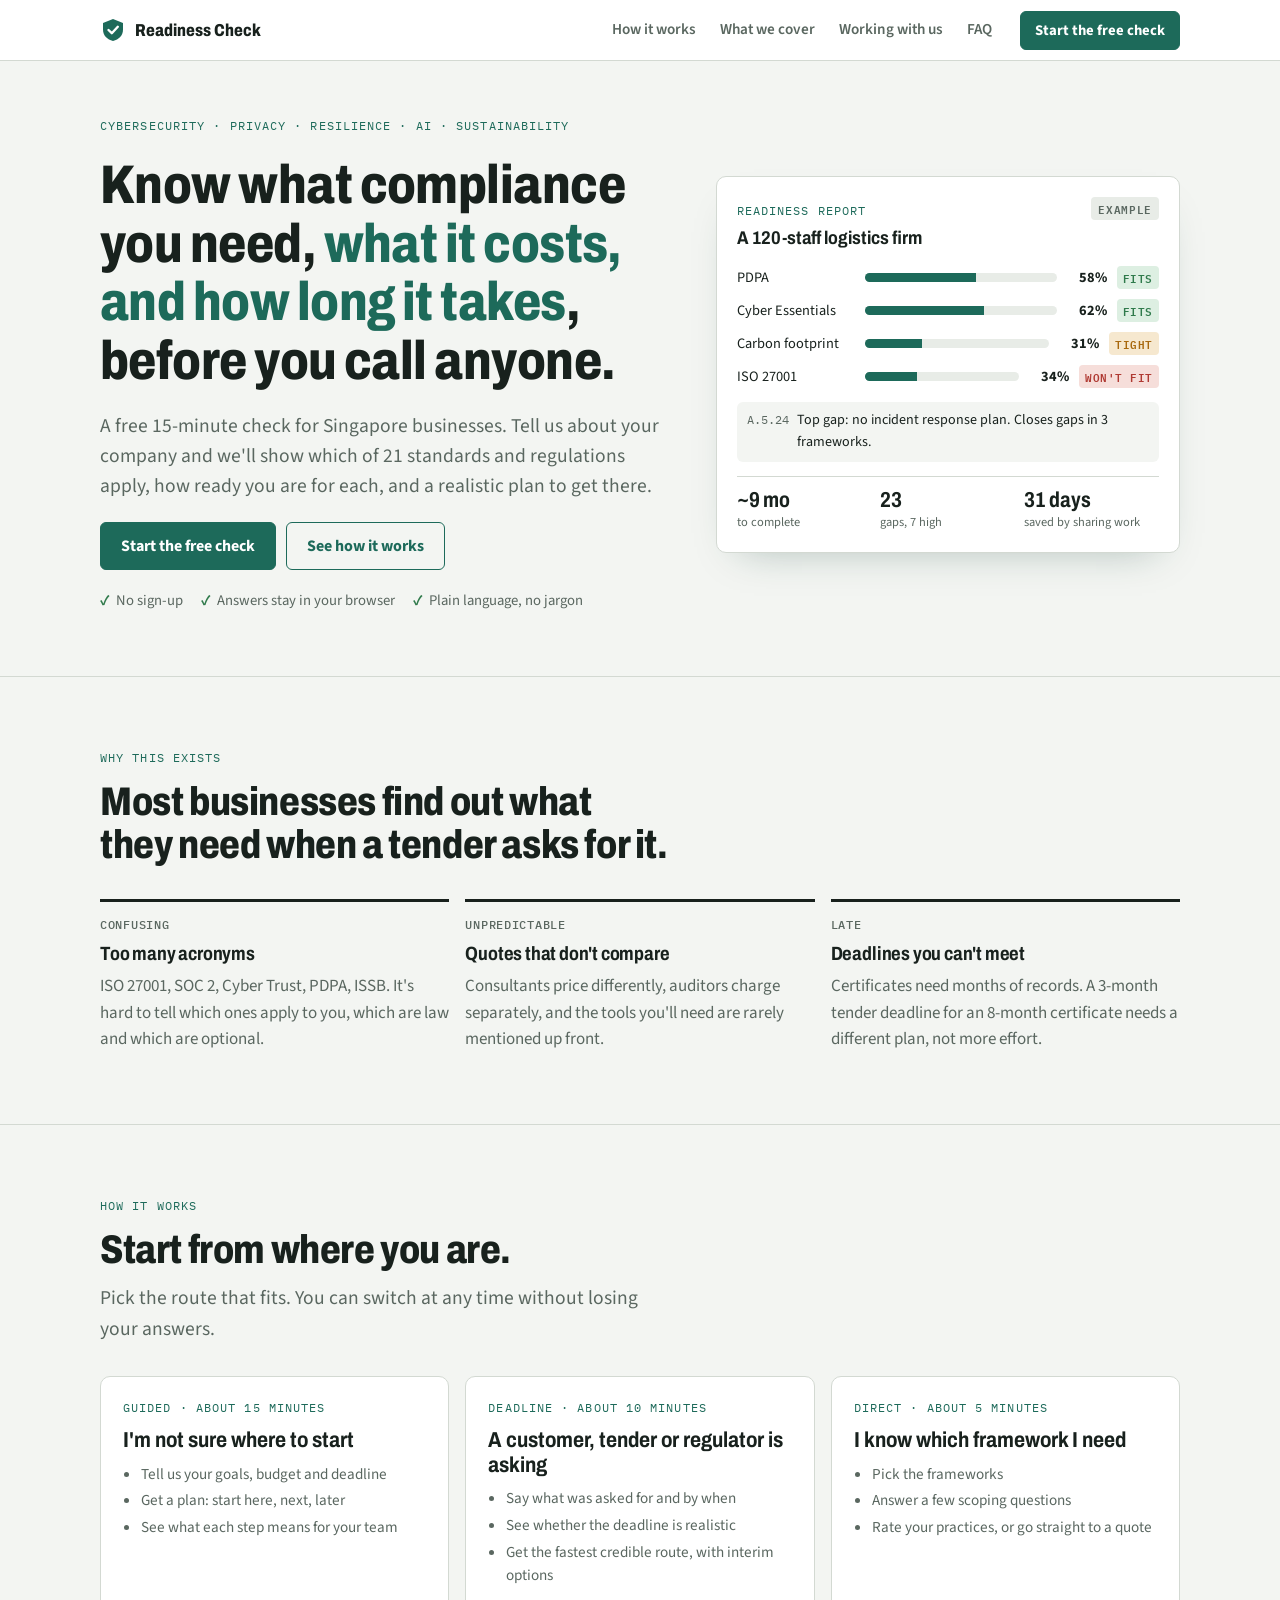
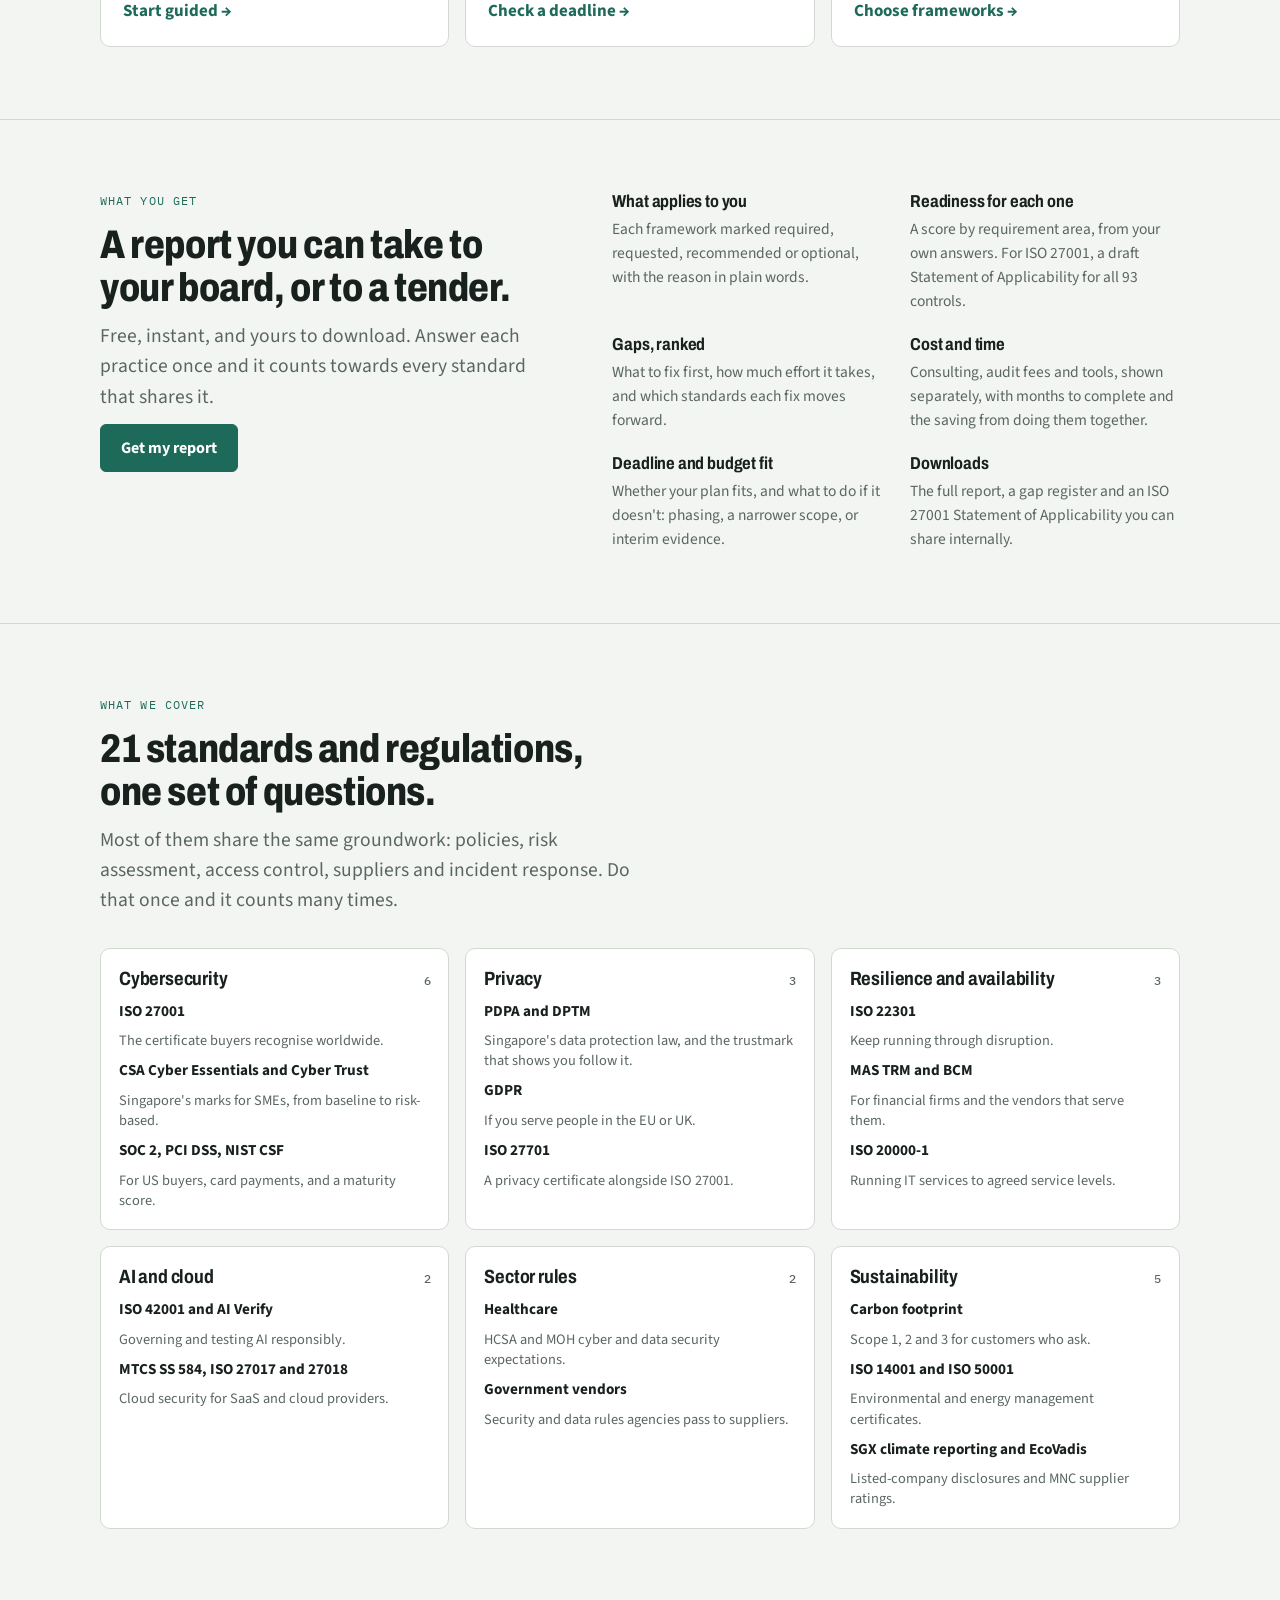
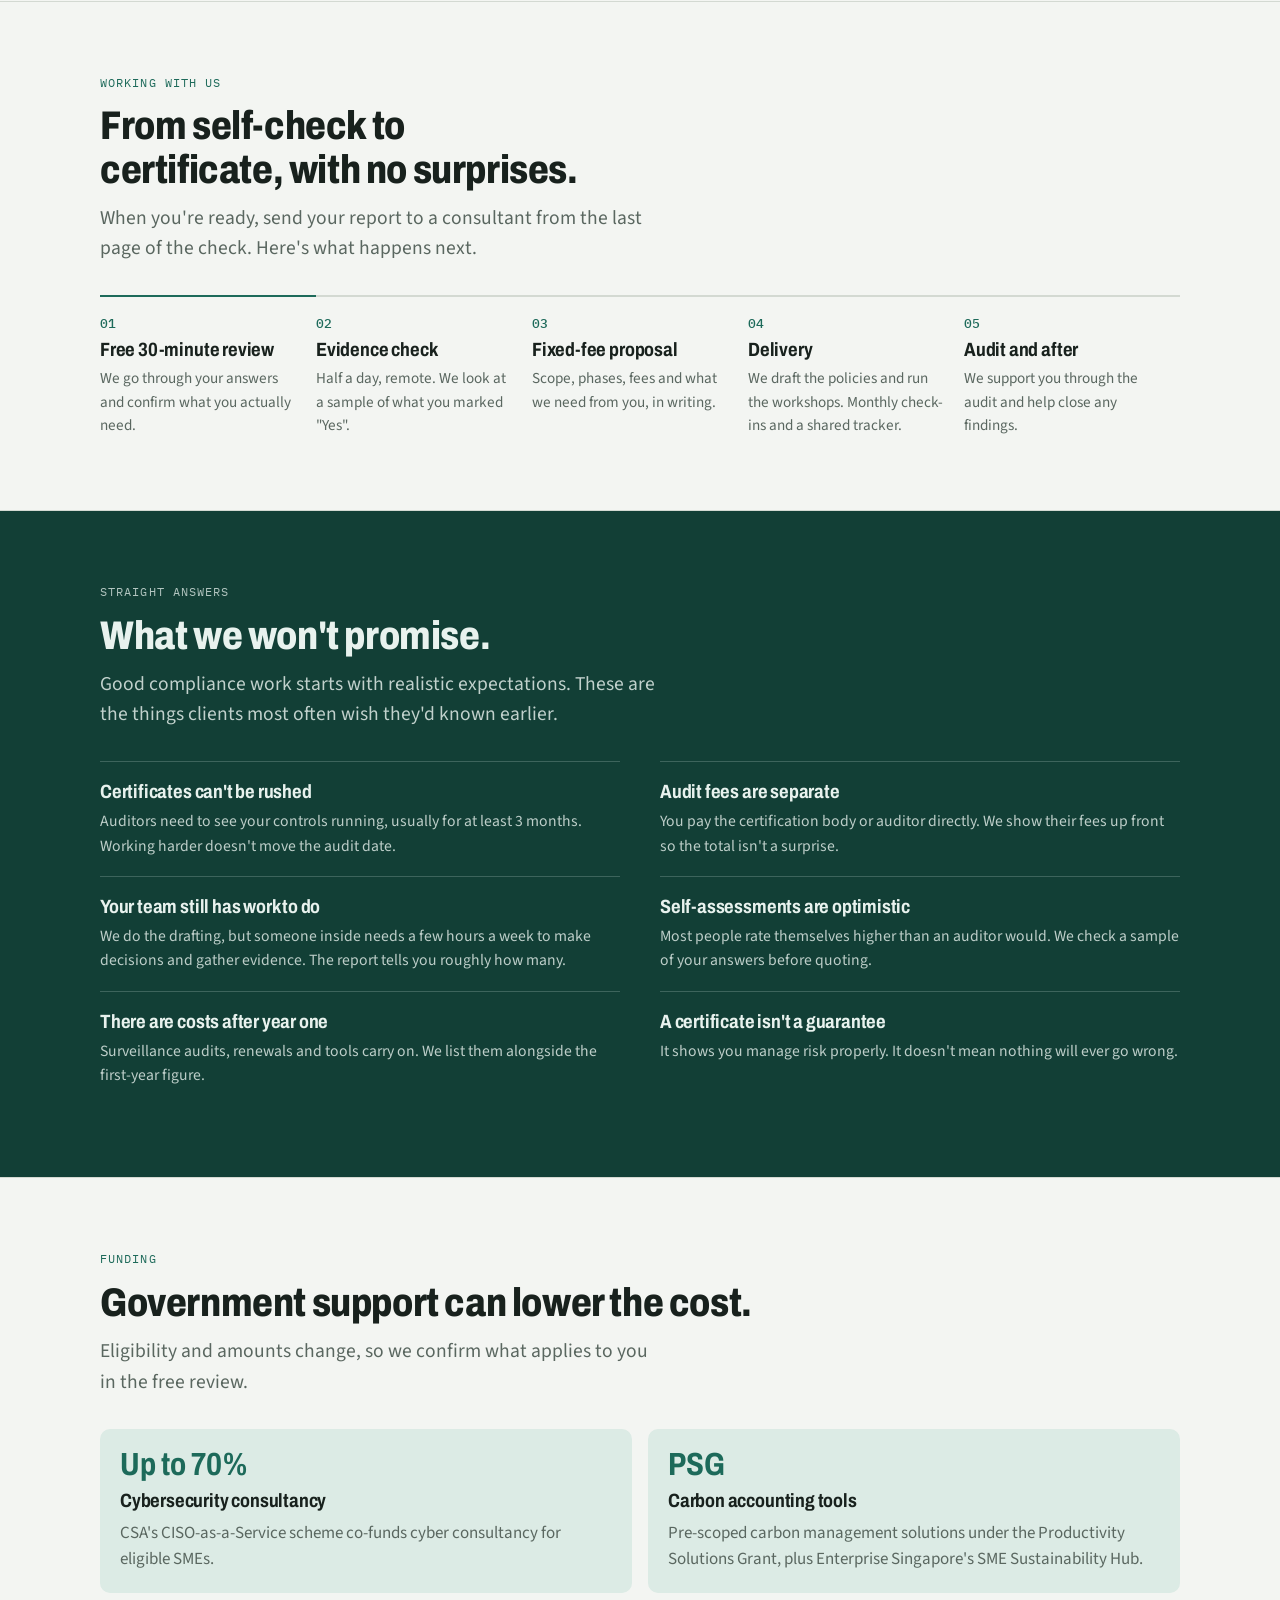
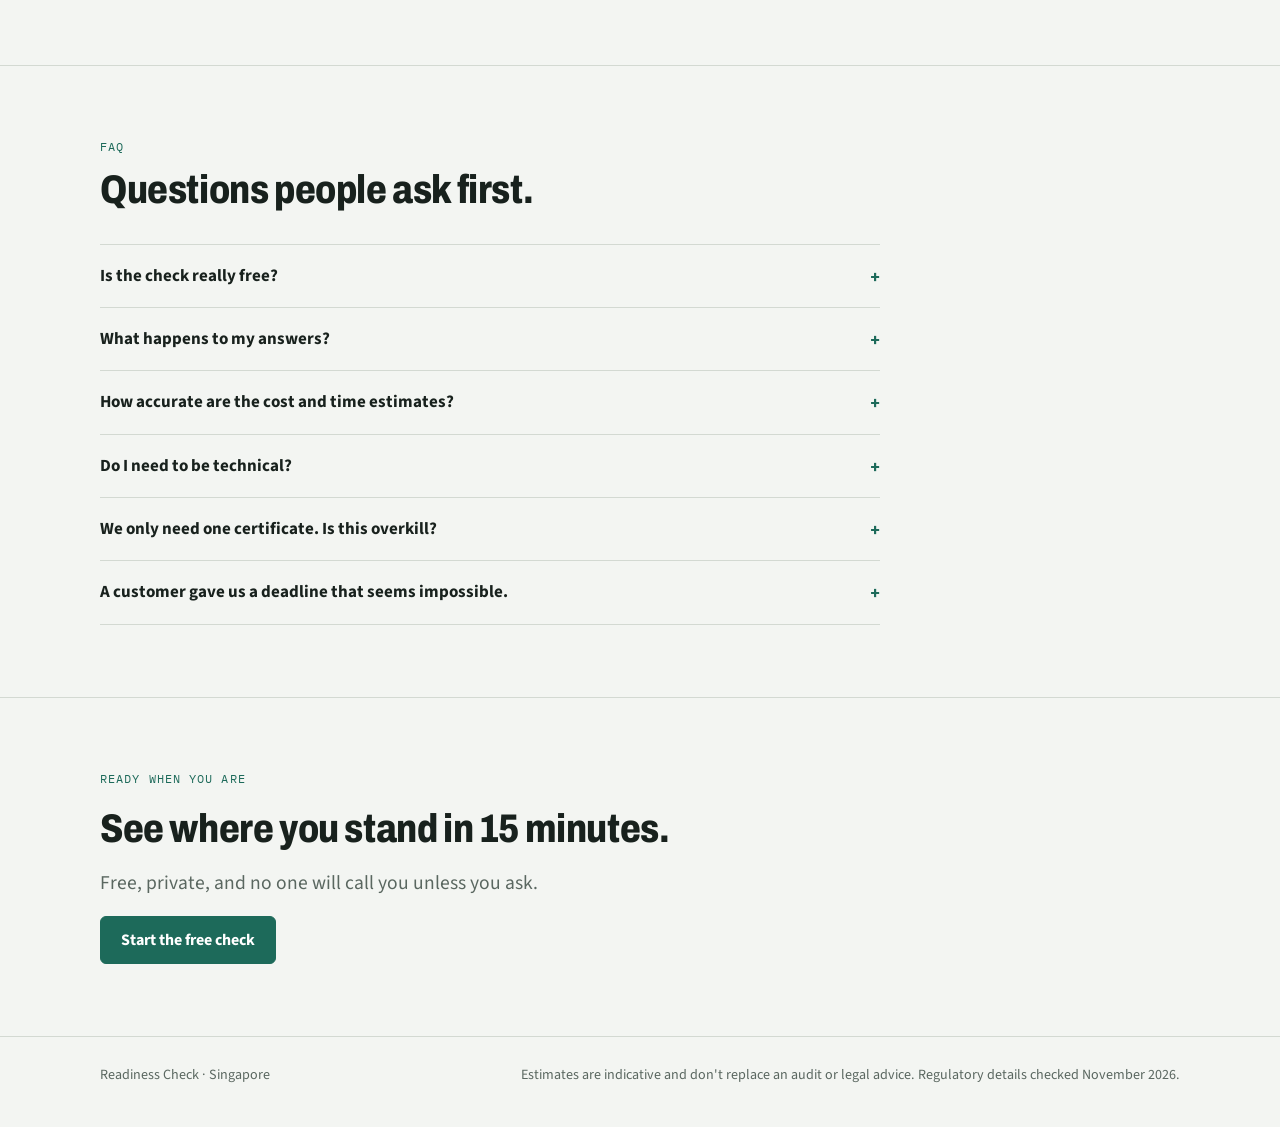
==== commit 1889bcca: "Add front page and move the tool to check.html The front page explains what the consultancy does and" ====
--- a/index.html
+++ b/index.html
@@ -4,16 +4,16 @@
 <meta charset="utf-8">
 <meta name="viewport" content="width=device-width,initial-scale=1,viewport-fit=cover">
 <style>body{margin:0}[hidden]{display:none!important}img{max-width:100%}</style>
-<title>Compliance Readiness Check</title>
+<title>Readiness Check</title>
 <link rel="preconnect" href="https://fonts.googleapis.com">
 <link rel="preconnect" href="https://fonts.gstatic.com" crossorigin>
 <link rel="stylesheet" href="https://fonts.googleapis.com/css2?family=Archivo:wdth,wght@75..100,500..800&family=Source+Sans+3:wght@400;600;700&family=IBM+Plex+Mono:wght@400;500&display=swap">
 <style>
-/* Layout: app shell — sticky app bar; views: Assessments, 4-step workspace (Business, Frameworks, Practices, Report), Framework library, Consultant desk; auditor's-ledger rows, IDs in mono */
+/* Layout: consultancy front page — sticky bar; hero with a live-looking report card; problem, routes, report contents, coverage grid, engagement steps, honest expectations, funding, FAQ, closing call to action */
 :root{
   --bg:#F3F5F2; --surface:#FFFFFF; --sunk:#E8ECE7; --line:#D3D9D2;
-  --fg:#18211D; --muted:#5A6760; --accent:#1D6A5A; --accent-soft:#DCEBE5; --on-accent:#FFFFFF;
-  --good:#2F7A4B; --good-soft:#DDEFE2; --warn:#A8690F; --warn-soft:#F6E8CF; --bad:#B03A33; --bad-soft:#F6DEDA; --na:#7C8680; --na-soft:#E6E9E5;
+  --fg:#18211D; --muted:#5A6760; --accent:#1D6A5A; --accent-soft:#DCEBE5; --on-accent:#FFFFFF; --deep:#123F36; --on-deep:#E8F2EE;
+  --good:#2F7A4B; --good-soft:#DDEFE2; --warn:#A8690F; --warn-soft:#F6E8CF; --bad:#B03A33; --bad-soft:#F6DEDA;
   --f-display:"Archivo","Arial Narrow",system-ui,sans-serif;
   --f-body:"Source Sans 3","Segoe UI",system-ui,sans-serif;
   --f-mono:"IBM Plex Mono",ui-monospace,Menlo,Consolas,monospace;
@@ -21,1834 +21,299 @@
 }
 @media (prefers-color-scheme: dark){:root:not([data-theme="light"]){
   --bg:#111715; --surface:#18201D; --sunk:#1F2925; --line:#2E3A35;
-  --fg:#E4EBE7; --muted:#9AA8A1; --accent:#5FC0A6; --accent-soft:#1B3A33; --on-accent:#0D1714;
-  --good:#6CC58F; --good-soft:#1C3527; --warn:#E3AA52; --warn-soft:#3A2D16; --bad:#EE8078; --bad-soft:#3E211E; --na:#8E9993; --na-soft:#262E2B; color-scheme:dark}}
+  --fg:#E4EBE7; --muted:#9AA8A1; --accent:#5FC0A6; --accent-soft:#1B3A33; --on-accent:#0D1714; --deep:#0B2621; --on-deep:#D5E9E2;
+  --good:#6CC58F; --good-soft:#1C3527; --warn:#E3AA52; --warn-soft:#3A2D16; --bad:#EE8078; --bad-soft:#3E211E; color-scheme:dark}}
 :root[data-theme="dark"]{
   --bg:#111715; --surface:#18201D; --sunk:#1F2925; --line:#2E3A35;
-  --fg:#E4EBE7; --muted:#9AA8A1; --accent:#5FC0A6; --accent-soft:#1B3A33; --on-accent:#0D1714;
-  --good:#6CC58F; --good-soft:#1C3527; --warn:#E3AA52; --warn-soft:#3A2D16; --bad:#EE8078; --bad-soft:#3E211E; --na:#8E9993; --na-soft:#262E2B; color-scheme:dark}
+  --fg:#E4EBE7; --muted:#9AA8A1; --accent:#5FC0A6; --accent-soft:#1B3A33; --on-accent:#0D1714; --deep:#0B2621; --on-deep:#D5E9E2;
+  --good:#6CC58F; --good-soft:#1C3527; --warn:#E3AA52; --warn-soft:#3A2D16; --bad:#EE8078; --bad-soft:#3E211E; color-scheme:dark}
 *{box-sizing:border-box}
-body{background:var(--bg);color:var(--fg);font-family:var(--f-body);font-size:16px;line-height:1.5}
-.wrap{max-width:1000px;margin:0 auto;padding-inline:16px;padding-block:20px 64px}
-h1,h2,h3{font-family:var(--f-display);font-stretch:85%;text-wrap:balance;margin:0;line-height:1.15}
-h1{font-size:clamp(1.5rem,4vw,2.1rem);font-weight:800;letter-spacing:-.01em}
-h2{font-size:1.3rem;font-weight:700}
-h3{font-size:1.05rem;font-weight:700}
-.mono{font-family:var(--f-mono);font-size:.85em}
-.eyebrow{font-family:var(--f-mono);font-size:.75rem;letter-spacing:.08em;text-transform:uppercase;color:var(--accent)}
+html{scroll-behavior:smooth;scroll-padding-top:72px}
+@media (prefers-reduced-motion:reduce){html{scroll-behavior:auto}}
+body{background:var(--bg);color:var(--fg);font-family:var(--f-body);font-size:17px;line-height:1.55}
+.wrap{max-width:1120px;margin:0 auto;padding-inline:20px}
+h1,h2,h3{font-family:var(--f-display);font-stretch:82%;text-wrap:balance;margin:0;line-height:1.08;letter-spacing:-.01em}
+h1{font-size:clamp(2.2rem,5vw,3.4rem);font-weight:800}
+h2{font-size:clamp(1.7rem,3.6vw,2.5rem);font-weight:800}
+h3{font-size:1.2rem;font-weight:700;line-height:1.2}
+p{margin:0}
+a{color:var(--accent)}
+.eyebrow{font-family:var(--f-mono);font-size:.76rem;letter-spacing:.09em;text-transform:uppercase;color:var(--accent)}
 .muted{color:var(--muted)}
-.meta{font-size:.85rem;color:var(--muted)}
-
-/* App bar */
-.appbar{position:sticky;top:env(safe-area-inset-top,0px);z-index:10;background:var(--surface);border-bottom:1px solid var(--line)}
-.appbar .in{max-width:1000px;margin:0 auto;padding-inline:16px;display:flex;align-items:center;gap:14px;min-height:56px;flex-wrap:wrap}
-.brand{display:flex;align-items:center;gap:9px;font:800 1.05rem var(--f-display);font-stretch:80%;letter-spacing:.01em;background:none;border:0;color:var(--fg);cursor:pointer;padding:0}
-.brand svg{flex:none}
-.brand small{font:500 .7rem var(--f-mono);color:var(--muted);letter-spacing:.06em;text-transform:uppercase;font-stretch:100%}
-.appnav{display:flex;gap:4px;margin-left:auto}
-.appnav button{font:600 .92rem var(--f-body);background:none;border:0;color:var(--muted);padding:8px 10px;border-radius:var(--r);cursor:pointer}
-.appnav button[aria-current="page"]{color:var(--fg);background:var(--sunk)}
-.savestate{font:500 .75rem var(--f-mono);color:var(--muted);display:flex;align-items:center;gap:6px;white-space:nowrap}
-.savestate::before{content:"";width:7px;height:7px;border-radius:50%;background:var(--c,var(--na))}
-@media (max-width:560px){.brand small{display:none}.savestate{order:3;width:100%;padding-bottom:8px}.appbar .in{gap:8px}}
-
-button:focus-visible,input:focus-visible,select:focus-visible,label.opt:focus-within,.row:focus-visible{outline:2px solid var(--accent);outline-offset:2px}
-.btn{font:700 .95rem var(--f-body);border-radius:var(--r);padding:10px 16px;cursor:pointer;border:1px solid var(--accent);background:var(--accent);color:var(--on-accent);display:inline-flex;gap:8px;align-items:center;justify-content:center}
+.lede{font-size:clamp(1.05rem,1.8vw,1.22rem);color:var(--muted);max-width:56ch}
+
+/* Bar */
+.bar{position:sticky;top:env(safe-area-inset-top,0px);z-index:10;background:var(--surface);border-bottom:1px solid var(--line)}
+.bar .wrap{display:flex;align-items:center;gap:18px;min-height:60px;flex-wrap:wrap}
+.brand{display:flex;align-items:center;gap:9px;font:800 1.08rem var(--f-display);font-stretch:80%;color:var(--fg);text-decoration:none}
+.links{display:flex;gap:4px;margin-left:auto;flex-wrap:wrap}
+.links a{color:var(--muted);text-decoration:none;font-weight:600;font-size:.95rem;padding:8px 10px;border-radius:var(--r)}
+.links a:hover{color:var(--fg);background:var(--sunk)}
+@media (max-width:820px){.links a.opt{display:none}}
+.btn{display:inline-flex;align-items:center;justify-content:center;gap:8px;font:700 1rem var(--f-body);border-radius:var(--r);padding:12px 20px;border:1px solid var(--accent);background:var(--accent);color:var(--on-accent);text-decoration:none;cursor:pointer}
+.btn.small{padding:8px 14px;font-size:.92rem}
 .btn.ghost{background:transparent;color:var(--accent)}
-.btn.small{padding:6px 10px;font-size:.85rem}
-.btn.danger{background:var(--bad);border-color:var(--bad);color:var(--on-accent)}
-.btn.plain{background:transparent;border-color:var(--line);color:var(--fg)}
-.linkbtn{background:none;border:0;color:var(--accent);font:600 .9rem var(--f-body);cursor:pointer;padding:4px 0}
-
-/* Home */
-.pagehead{display:flex;flex-wrap:wrap;gap:12px;align-items:flex-end;justify-content:space-between;margin-bottom:18px}
-.pagehead p{margin:4px 0 0;max-width:60ch;color:var(--muted)}
-.list{background:var(--surface);border:1px solid var(--line);border-radius:var(--r);overflow:hidden}
-.row{display:grid;grid-template-columns:minmax(0,1fr) 150px 110px auto;gap:14px;align-items:center;padding:14px 16px;border-top:1px solid var(--line);cursor:pointer;background:transparent;width:100%;text-align:left;color:inherit;font:inherit}
-.row:first-child{border-top:0}
-.row:hover{background:var(--bg)}
-.row .who{min-width:0;display:flex;flex-direction:column;gap:2px}
-.row .who strong{overflow-wrap:anywhere}
-.mini{display:flex;flex-direction:column;gap:4px}
-.mini .track{height:6px;background:var(--sunk);border-radius:99px;overflow:hidden}
-.mini .track i{display:block;height:100%;background:var(--accent)}
-.mini span{font:600 .85rem var(--f-body);font-variant-numeric:tabular-nums}
-.tag{font:600 .7rem var(--f-mono);letter-spacing:.05em;text-transform:uppercase;border-radius:4px;padding:2px 6px;background:var(--accent-soft);color:var(--accent);margin-left:6px;vertical-align:1px}
-.rowact{display:flex;gap:6px;align-items:center;justify-content:flex-end}
-.confirm{grid-column:1/-1;display:flex;flex-wrap:wrap;gap:8px;align-items:center;background:var(--bad-soft);border-radius:var(--r);padding:8px 10px;font-size:.93rem}
-.empty{padding:22px 16px;color:var(--muted)}
-@media (max-width:640px){.row{grid-template-columns:minmax(0,1fr) auto}.row .hi{display:none}.row .mini{grid-column:1/-1;grid-row:2}}
-.how{display:grid;grid-template-columns:repeat(auto-fit,minmax(220px,1fr));gap:12px;margin-top:22px}
-.how div{border-top:2px solid var(--line);padding-top:10px;display:flex;flex-direction:column;gap:3px}
-.how b{font-family:var(--f-mono);font-size:.78rem;color:var(--accent)}
-
-/* Workspace */
-.wshead{display:flex;flex-direction:column;gap:6px;margin-bottom:14px}
-.crumb{display:flex;gap:8px;align-items:center}
-.banner{display:flex;flex-wrap:wrap;gap:8px 14px;align-items:center;justify-content:space-between;background:var(--warn-soft);border:1px solid var(--line);border-radius:var(--r);padding:10px 14px;margin-bottom:14px;font-size:.93rem}
-.steps{display:grid;grid-template-columns:repeat(3,1fr);gap:6px;margin-bottom:14px}
-.steps button{font:600 .95rem var(--f-body);background:transparent;color:var(--muted);border:1px solid var(--line);border-radius:var(--r);padding:9px 6px;cursor:pointer;display:flex;gap:6px;align-items:center;justify-content:center}
-.steps button .n{font-family:var(--f-mono);font-size:.8rem}
-.steps button[aria-selected="true"]{background:var(--accent);color:var(--on-accent);border-color:var(--accent)}
-.progress{display:flex;align-items:center;gap:10px;font-size:.9rem;color:var(--muted)}
-.progress .track{flex:1;height:6px;background:var(--sunk);border-radius:99px;overflow:hidden}
-.progress .track i{display:block;height:100%;background:var(--accent)}
-.panel{display:flex;flex-direction:column;gap:14px}
-.q{background:var(--surface);border:1px solid var(--line);border-radius:var(--r);padding:14px 16px;display:flex;flex-direction:column;gap:10px;min-width:0}
-.q .lbl{font-weight:700}
-.q .help{font-size:.9rem;color:var(--muted);margin-top:-6px}
-input[type=text],input[type=search],select{font:inherit;color:var(--fg);background:var(--bg);border:1px solid var(--line);border-radius:var(--r);padding:9px 10px;width:100%}
-.opts{display:flex;flex-wrap:wrap;gap:8px}
-label.opt{display:inline-flex;align-items:center;gap:7px;border:1px solid var(--line);border-radius:999px;padding:6px 12px;cursor:pointer;background:var(--bg);font-size:.95rem;user-select:none}
-label.opt input{accent-color:var(--accent);margin:0}
-label.opt:has(input:checked){background:var(--accent-soft);border-color:var(--accent)}
-.grid2{display:grid;grid-template-columns:repeat(auto-fit,minmax(280px,1fr));gap:14px}
-.ctrls{display:flex;flex-wrap:wrap;gap:4px}
-.cid{font-family:var(--f-mono);font-size:.75rem;background:var(--sunk);color:var(--muted);border-radius:4px;padding:1px 6px}
-.tri{display:grid;grid-template-columns:repeat(3,1fr);gap:6px}
-.tri label{display:flex;justify-content:center;align-items:center;border:1px solid var(--line);border-radius:var(--r);padding:8px 4px;cursor:pointer;font-weight:600;font-size:.93rem;background:var(--bg)}
-.tri input{position:absolute;opacity:0;pointer-events:none}
-.tri label:focus-within{outline:2px solid var(--accent);outline-offset:2px}
-.tri label.y:has(input:checked){background:var(--good-soft);border-color:var(--good);color:var(--good)}
-.tri label.p:has(input:checked){background:var(--warn-soft);border-color:var(--warn);color:var(--warn)}
-.tri label.x:has(input:checked){background:var(--bad-soft);border-color:var(--bad);color:var(--bad)}
-.nav{display:flex;justify-content:space-between;gap:10px;flex-wrap:wrap;align-items:center}
-
-/* Report */
-section.card{background:var(--surface);border:1px solid var(--line);border-radius:var(--r);padding:16px;display:flex;flex-direction:column;gap:12px;min-width:0}
-.tiles{display:grid;grid-template-columns:repeat(auto-fit,minmax(150px,1fr));gap:10px}
-.tile{background:var(--surface);border:1px solid var(--line);border-radius:var(--r);padding:12px 14px;display:flex;flex-direction:column;gap:2px}
-.tile .v{font-family:var(--f-display);font-stretch:80%;font-weight:800;font-size:2rem;line-height:1.1;font-variant-numeric:tabular-nums}
-.tile .k{font-size:.85rem;color:var(--muted)}
-.tile.lead{background:var(--accent);color:var(--on-accent);border-color:var(--accent)}
-.tile.lead .k{color:var(--on-accent);opacity:.85}
-.exports{display:flex;flex-wrap:wrap;gap:8px;align-items:center}
-.bars{display:flex;flex-direction:column;gap:10px}
-.bar{display:grid;grid-template-columns:minmax(110px,160px) 1fr 52px;gap:10px;align-items:center;font-size:.93rem}
-.bar .track{height:12px;background:var(--sunk);border-radius:99px;overflow:hidden;display:flex}
-.bar .track i{display:block;height:100%}
-.bar .pct{text-align:right;font-variant-numeric:tabular-nums;font-weight:700}
-.legend{display:flex;gap:14px;flex-wrap:wrap;font-size:.82rem;color:var(--muted)}
-.legend span::before{content:"";display:inline-block;width:10px;height:10px;border-radius:2px;margin-right:5px;vertical-align:-1px;background:var(--c)}
-.gap{display:grid;grid-template-columns:auto 1fr;gap:4px 12px;padding:12px 0;border-top:1px solid var(--line)}
-.gap:first-of-type{border-top:0;padding-top:0}
-.gap .body{min-width:0;display:flex;flex-direction:column;gap:4px}
-.pill{font:600 .72rem var(--f-mono);letter-spacing:.05em;text-transform:uppercase;border-radius:4px;padding:2px 7px;white-space:nowrap;align-self:start}
-.pill.High,.pill.No{background:var(--bad-soft);color:var(--bad)}
-.pill.Medium,.pill.Partly{background:var(--warn-soft);color:var(--warn)}
-.pill.Low,.pill.Yes{background:var(--good-soft);color:var(--good)}
-.pill.Excluded{background:var(--na-soft);color:var(--na)}
-.clauses{display:grid;grid-template-columns:repeat(auto-fit,minmax(260px,1fr));gap:8px}
-.clause{display:flex;gap:10px;align-items:flex-start;padding:8px 10px;background:var(--bg);border-radius:var(--r);font-size:.93rem}
-.clause .mono{color:var(--muted);min-width:3.2em}
-.clause .t{flex:1;min-width:0}
-.phases{display:grid;grid-template-columns:repeat(auto-fit,minmax(200px,1fr));gap:10px}
-.phase{border-top:3px solid var(--accent);background:var(--bg);border-radius:0 0 var(--r) var(--r);padding:10px 12px;display:flex;flex-direction:column;gap:6px}
-.phase ul{margin:0;padding-left:18px;font-size:.9rem}
-.phase .when{font-family:var(--f-mono);font-size:.78rem;color:var(--muted)}
-.scope{background:var(--bg);border-left:3px solid var(--accent);padding:10px 14px;margin:0;max-width:72ch}
-.oblig{display:flex;flex-direction:column}
-.oblig div{display:flex;flex-direction:column;padding:8px 0;border-top:1px solid var(--line)}
-.oblig div:first-child{border-top:0}
-.filters{display:flex;flex-wrap:wrap;gap:6px;align-items:center}
-.chip{font:600 .85rem var(--f-body);border:1px solid var(--line);background:var(--bg);color:var(--fg);border-radius:999px;padding:5px 11px;cursor:pointer}
-.chip[aria-pressed="true"]{background:var(--fg);color:var(--bg);border-color:var(--fg)}
-.tablewrap{overflow-x:auto;border:1px solid var(--line);border-radius:var(--r);background:var(--surface)}
-table{border-collapse:collapse;width:100%;min-width:560px;font-size:.9rem}
-th,td{text-align:left;padding:8px 10px;border-bottom:1px solid var(--line);vertical-align:top}
-th{font:600 .75rem var(--f-mono);text-transform:uppercase;letter-spacing:.06em;color:var(--muted);background:var(--sunk)}
-td.id{font-family:var(--f-mono);white-space:nowrap;font-size:.82rem}
-td .why{display:block;font-size:.82rem;color:var(--muted)}
-tbody tr:last-child td{border-bottom:0}
-.toast{font-size:.85rem;color:var(--good)}
-.toast.err{color:var(--bad)}
-.libtools{display:flex;flex-direction:column;gap:10px;margin-bottom:12px}
-@media (max-width:520px){.bar{grid-template-columns:1fr 46px}.bar .name{grid-column:1/-1}}
-@media (prefers-reduced-motion:no-preference){#view>*{animation:fade .18s ease-out}@keyframes fade{from{opacity:.4}to{opacity:1}}}
-
-/* Prospect call to action and forms */
-.cta{display:flex;flex-wrap:wrap;gap:14px 24px;align-items:center;justify-content:space-between;background:var(--accent-soft);border:1px solid var(--accent);border-radius:var(--r);padding:18px}
-.cta-text{flex:1 1 380px;min-width:0;display:flex;flex-direction:column;gap:6px}
-.cta-text p{margin:0;max-width:66ch}
-.cta-act{display:flex;flex-wrap:wrap;gap:8px}
-a.btn{text-decoration:none}
-.form{display:flex;flex-direction:column;gap:14px}
-.field{display:flex;flex-direction:column;gap:6px;min-width:0}
-.field>label,.flabel{font-weight:700;font-size:.93rem}
-input[type=email],input[type=tel],input[type=number],textarea{font:inherit;color:var(--fg);background:var(--bg);border:1px solid var(--line);border-radius:var(--r);padding:9px 10px;width:100%}
-textarea{resize:vertical}
-textarea:focus-visible,input[type=email]:focus-visible,input[type=tel]:focus-visible,input[type=number]:focus-visible{outline:2px solid var(--accent);outline-offset:2px}
-.consent{display:flex;gap:10px;align-items:flex-start;font-size:.93rem}
-.consent input{accent-color:var(--accent);margin-top:4px;flex:none}
-.ferr{color:var(--bad);margin:0;font-size:.93rem;min-height:0}
-.ferr:empty{display:none}
-.sel{user-select:all;font-weight:600}
-textarea.code{font-family:var(--f-mono);font-size:.8rem;word-break:break-all}
-.btn:disabled{opacity:.6;cursor:wait}
-/* Consultant desk and brief */
-.pill.T-Hot{background:var(--bad-soft);color:var(--bad)}
-.pill.T-Warm{background:var(--warn-soft);color:var(--warn)}
-.pill.T-Cool{background:var(--na-soft);color:var(--na)}
-.pill.big{font-size:.85rem;padding:5px 10px}
-.briefhead{display:flex;flex-wrap:wrap;gap:10px 16px;align-items:flex-start;justify-content:space-between}
-.briefhead>div{display:flex;flex-direction:column;gap:4px;min-width:0}
-.kv{display:grid;grid-template-columns:max-content 1fr;gap:6px 18px;margin:0;font-size:.95rem}
-.kv dt{color:var(--muted)}
-.kv dd{margin:0;min-width:0;overflow-wrap:anywhere}
-.talk{display:flex;flex-direction:column;gap:6px;padding-top:12px;border-top:1px solid var(--line)}
-.talk:first-of-type{border-top:0;padding-top:0}
-.talk ol{margin:0;padding-left:20px;display:flex;flex-direction:column;gap:4px}
-.obj{margin:0;display:grid;gap:4px}
-.obj dt{font-weight:700}
-.obj dd{margin:0 0 8px;color:var(--muted)}
-.steps-list{margin:0;padding-left:20px;display:flex;flex-direction:column;gap:3px}
-th.num,td.num{text-align:right;white-space:nowrap;font-variant-numeric:tabular-nums}
-tr.total td{font-weight:700;background:var(--accent-soft)}
-tr.sub td{color:var(--muted)}
-@media (max-width:520px){.kv{grid-template-columns:1fr;gap:0}.kv dd{margin-bottom:8px}}
-
-/* Multi-framework */
-.steps.four{grid-template-columns:repeat(4,1fr)}
-.steps.two{grid-template-columns:repeat(2,1fr);max-width:460px}
-@media (max-width:520px){.steps.four button{font-size:.85rem;padding:9px 2px}.steps.four .n{display:none}}
-.secHead{grid-column:1/-1;font-size:1.05rem;margin-top:8px;display:flex;gap:8px;align-items:baseline}
-.chips{display:flex;flex-wrap:wrap;gap:4px;margin-top:4px}
-.fwchip{font:600 .72rem var(--f-body);border:1px solid var(--line);background:var(--bg);color:var(--fg);border-radius:4px;padding:1px 6px;white-space:nowrap}
-.pill.L-required,.pill.L-requested{background:var(--bad-soft);color:var(--bad)}
-.pill.L-recommended{background:var(--accent-soft);color:var(--accent)}
-.pill.L-optional{background:var(--na-soft);color:var(--na)}
-.summarybar{display:flex;flex-wrap:wrap;gap:10px 16px;align-items:center;justify-content:space-between;background:var(--surface);border:1px solid var(--line);border-radius:var(--r);padding:12px 14px}
-.fwfam{display:flex;flex-direction:column;gap:10px}
-.fwfam h2{font-size:1.05rem}
-.fwgrid{display:grid;grid-template-columns:repeat(auto-fill,minmax(260px,1fr));gap:10px}
-.fwcard{position:relative;display:flex;flex-direction:column;gap:6px;background:var(--surface);border:1px solid var(--line);border-radius:var(--r);padding:12px 14px 12px 42px;cursor:pointer;min-width:0}
-.fwcard input{position:absolute;left:14px;top:15px;accent-color:var(--accent);width:17px;height:17px;margin:0}
-.fwcard.on{border-color:var(--accent);box-shadow:inset 0 0 0 1px var(--accent)}
-.fwcard:focus-within{outline:2px solid var(--accent);outline-offset:2px}
-.fwtop{display:flex;justify-content:space-between;gap:8px;align-items:flex-start}
-ul.why{margin:0;padding-left:18px;font-size:.88rem;color:var(--muted);display:flex;flex-direction:column;gap:2px}
-.tabs{display:flex;gap:4px;overflow-x:auto;border-bottom:1px solid var(--line);padding-bottom:0;scrollbar-width:thin}
-.tabs button{font:600 .9rem var(--f-body);background:none;border:0;border-bottom:3px solid transparent;color:var(--muted);padding:9px 12px;cursor:pointer;white-space:nowrap}
-.tabs button[aria-selected="true"]{color:var(--fg);border-bottom-color:var(--accent)}
-tr.click{cursor:pointer}
-tr.click:hover td{background:var(--bg)}
-tr.click:focus-visible{outline:2px solid var(--accent);outline-offset:-2px}
-.fwhead{display:flex;flex-wrap:wrap;gap:10px 16px;align-items:flex-start;justify-content:space-between}
-.fwhead>div{display:flex;flex-direction:column;gap:4px;min-width:0}
-h2.big{font-size:clamp(1.3rem,3.5vw,1.7rem)}
-.libgrid{display:grid;grid-template-columns:repeat(auto-fill,minmax(300px,1fr));gap:12px}
-.libcard h2{font-size:1.2rem}
-.kv.small{font-size:.88rem;gap:4px 14px}
-.tile .v{overflow-wrap:anywhere}
-.row .mini span:first-child::after{content:" ready";font-weight:400;color:var(--muted)}
-details.more summary{cursor:pointer;color:var(--accent);font-weight:700;padding:10px 0}
-details.more summary:focus-visible{outline:2px solid var(--accent);outline-offset:2px}
-
-/* Entry paths and expectations */
-.pathgrid{display:grid;grid-template-columns:repeat(auto-fit,minmax(260px,1fr));gap:12px;margin-top:16px}
-.pathcard{display:flex;flex-direction:column;gap:8px;text-align:left;background:var(--surface);border:1px solid var(--line);border-radius:var(--r);padding:18px;cursor:pointer;font:inherit;color:inherit}
-.pathcard:hover{border-color:var(--accent)}
-.pathcard:focus-visible{outline:2px solid var(--accent);outline-offset:2px}
-.ptitle{font-family:var(--f-display);font-stretch:85%;font-size:1.25rem;line-height:1.2;text-wrap:balance}
-.pdesc{color:var(--muted);font-size:.95rem}
-.pgo{margin-top:auto;font-weight:700;color:var(--accent)}
-ul.plain{margin:0;padding-left:18px;display:flex;flex-direction:column;gap:3px;font-size:.93rem}
-.note{display:flex;flex-wrap:wrap;gap:8px;align-items:center;justify-content:space-between;border-radius:var(--r);padding:10px 12px;font-size:.93rem;background:var(--sunk)}
-.note.ok{background:var(--good-soft)}
-.note.warn{background:var(--warn-soft)}
-.intro{gap:8px}
-.q.wide{grid-column:1/-1}
-.askfam{display:flex;flex-direction:column;gap:6px;padding-top:6px}
-.tier{display:flex;flex-direction:column;gap:10px}
-.tierhead{display:flex;flex-wrap:wrap;gap:4px 12px;align-items:baseline}
-.tierhead h2{font-size:1.2rem}
-.plancard{position:relative;display:flex;flex-direction:column;gap:6px;background:var(--surface);border:1px solid var(--line);border-radius:var(--r);padding:12px 14px 12px 42px;cursor:pointer;min-width:0}
-.plancard input{position:absolute;left:14px;top:15px;accent-color:var(--accent);width:17px;height:17px;margin:0}
-.plancard.on{border-color:var(--accent);box-shadow:inset 0 0 0 1px var(--accent)}
-.plancard:focus-within{outline:2px solid var(--accent);outline-offset:2px}
-.facts{display:flex;flex-wrap:wrap;gap:6px 14px;font-size:.88rem;color:var(--muted);border-top:1px solid var(--line);padding-top:8px;margin-top:2px}
-.facts b{color:var(--fg);font-variant-numeric:tabular-nums}
-.feas{font:600 .72rem var(--f-mono);letter-spacing:.05em;text-transform:uppercase;border-radius:4px;padding:2px 7px;white-space:nowrap}
-.feas.F-ok{background:var(--good-soft);color:var(--good)}
-.feas.F-tight{background:var(--warn-soft);color:var(--warn)}
-.feas.F-no{background:var(--bad-soft);color:var(--bad)}
-.feas.F-none{background:var(--na-soft);color:var(--na)}
-.feasrow{display:flex;flex-direction:column;gap:6px;padding:12px 0;border-top:1px solid var(--line)}
-.feasrow:first-of-type{border-top:0;padding-top:0}
-.fh{display:flex;gap:10px;align-items:center;flex-wrap:wrap}
-.journey{display:flex;flex-direction:column;gap:10px}
-.jlist{margin:0;padding-left:22px;display:flex;flex-direction:column;gap:6px}
-.jlist li span{display:block}
-.flowsteps{margin:0;padding-left:22px;display:grid;grid-template-columns:repeat(auto-fit,minmax(170px,1fr));gap:10px 18px}
-.flowsteps li{display:flex;flex-direction:column;gap:2px}
-.grid2.tight{gap:16px}
-.grid2.tight h3{margin-bottom:6px}
-.crumb .meta{margin:0 2px}
-@media (max-width:560px){.steps button .n{display:none}.steps button{font-size:.82rem;padding:9px 2px}}
+.btn:focus-visible,.links a:focus-visible,.route:focus-visible,summary:focus-visible{outline:2px solid var(--accent);outline-offset:2px}
+
+/* Hero */
+.hero{padding-block:56px 64px}
+.hero .wrap{display:grid;grid-template-columns:minmax(0,1.1fr) minmax(0,.9fr);gap:48px;align-items:center}
+@media (max-width:900px){.hero .wrap{grid-template-columns:1fr;gap:36px}}
+.hero-copy{display:flex;flex-direction:column;gap:20px;min-width:0}
+.hero h1 em{font-style:normal;color:var(--accent)}
+.ctas{display:flex;flex-wrap:wrap;gap:10px;align-items:center}
+.assure{display:flex;flex-wrap:wrap;gap:6px 18px;font-size:.92rem;color:var(--muted)}
+.assure span::before{content:"✓";color:var(--good);font-weight:700;margin-right:6px}
+
+/* Report card preview */
+.card{background:var(--surface);border:1px solid var(--line);border-radius:10px;box-shadow:0 18px 40px -24px rgba(18,63,54,.35);padding:20px;display:flex;flex-direction:column;gap:14px;min-width:0}
+.card-top{display:flex;justify-content:space-between;gap:10px;align-items:flex-start}
+.card-top strong{font-family:var(--f-display);font-stretch:85%;font-size:1.15rem}
+.tag{font:600 .68rem var(--f-mono);letter-spacing:.06em;text-transform:uppercase;background:var(--sunk);color:var(--muted);border-radius:4px;padding:2px 7px;white-space:nowrap}
+.rows{display:flex;flex-direction:column;gap:10px}
+.r{display:grid;grid-template-columns:minmax(0,118px) 1fr 40px auto;gap:10px;align-items:center;font-size:.9rem}
+.r .t{height:9px;background:var(--sunk);border-radius:99px;overflow:hidden}
+.r .t i{display:block;height:100%;background:var(--accent)}
+.r .p{font-variant-numeric:tabular-nums;font-weight:700;text-align:right}
+.chip{font:600 .66rem var(--f-mono);letter-spacing:.05em;text-transform:uppercase;border-radius:4px;padding:2px 6px;white-space:nowrap}
+.chip.ok{background:var(--good-soft);color:var(--good)}.chip.tight{background:var(--warn-soft);color:var(--warn)}.chip.no{background:var(--bad-soft);color:var(--bad)}
+.card-foot{display:grid;grid-template-columns:repeat(3,1fr);gap:8px;border-top:1px solid var(--line);padding-top:12px}
+.card-foot div{display:flex;flex-direction:column}
+.card-foot b{font-family:var(--f-display);font-stretch:80%;font-size:1.35rem;font-variant-numeric:tabular-nums;line-height:1.1}
+.card-foot span{font-size:.78rem;color:var(--muted)}
+.gapline{display:flex;gap:8px;align-items:baseline;font-size:.88rem;background:var(--bg);border-radius:var(--r);padding:8px 10px}
+.gapline .id{font-family:var(--f-mono);font-size:.74rem;color:var(--muted)}
+@media (max-width:440px){.r{grid-template-columns:minmax(0,1fr) 38px auto}.r .t{grid-column:1/-1;grid-row:2}}
+
+/* Sections */
+section.s{padding-block:72px;border-top:1px solid var(--line)}
+.shead{display:flex;flex-direction:column;gap:12px;margin-bottom:32px;max-width:720px}
+.grid3{display:grid;grid-template-columns:repeat(3,minmax(0,1fr));gap:16px}
+@media (max-width:860px){.grid3{grid-template-columns:1fr}}
+.pain{display:flex;flex-direction:column;gap:8px;border-top:3px solid var(--fg);padding-top:14px}
+.pain b{font-family:var(--f-mono);font-size:.76rem;color:var(--muted);font-weight:500;letter-spacing:.06em;text-transform:uppercase}
+.route{display:flex;flex-direction:column;gap:10px;background:var(--surface);border:1px solid var(--line);border-radius:10px;padding:22px;text-decoration:none;color:inherit;min-width:0}
+.route:hover{border-color:var(--accent)}
+.route .q{font-family:var(--f-display);font-stretch:85%;font-size:1.35rem;font-weight:700;line-height:1.15}
+.route ul{margin:0;padding-left:18px;color:var(--muted);font-size:.95rem;display:flex;flex-direction:column;gap:3px}
+.route .go{margin-top:auto;font-weight:700;color:var(--accent)}
+.split{display:grid;grid-template-columns:minmax(0,.9fr) minmax(0,1.1fr);gap:48px;align-items:start}
+@media (max-width:900px){.split{grid-template-columns:1fr;gap:28px}}
+.feat{display:grid;grid-template-columns:repeat(2,minmax(0,1fr));gap:22px 28px}
+@media (max-width:560px){.feat{grid-template-columns:1fr}}
+.feat div{display:flex;flex-direction:column;gap:4px}
+.feat h3{font-size:1.08rem}
+.feat p{color:var(--muted);font-size:.97rem}
+
+/* Coverage */
+.fams{display:grid;grid-template-columns:repeat(3,minmax(0,1fr));gap:16px}
+@media (max-width:900px){.fams{grid-template-columns:repeat(2,minmax(0,1fr))}}
+@media (max-width:600px){.fams{grid-template-columns:1fr}}
+.fam{background:var(--surface);border:1px solid var(--line);border-radius:10px;padding:18px;display:flex;flex-direction:column;gap:10px;min-width:0}
+.fam h3{display:flex;justify-content:space-between;gap:8px;align-items:baseline}
+.fam h3 span{font:500 .78rem var(--f-mono);color:var(--muted)}
+.fam dl{margin:0;display:flex;flex-direction:column;gap:8px}
+.fam dt{font-weight:700;font-size:.95rem}
+.fam dd{margin:0;color:var(--muted);font-size:.9rem;line-height:1.4}
+
+/* Engagement steps */
+.steps{list-style:none;margin:0;padding:0;display:grid;grid-template-columns:repeat(5,minmax(0,1fr));gap:0;counter-reset:st}
+@media (max-width:900px){.steps{grid-template-columns:1fr}}
+.steps li{counter-increment:st;padding:18px 18px 0 0;border-top:2px solid var(--line);display:flex;flex-direction:column;gap:6px;position:relative}
+.steps li::before{content:counter(st,decimal-leading-zero);font:500 .8rem var(--f-mono);color:var(--accent)}
+.steps li:first-child{border-top-color:var(--accent)}
+@media (max-width:900px){.steps li{padding:16px 0 14px}}
+.steps p{color:var(--muted);font-size:.95rem}
+
+/* Honest section (the one dark band) */
+.honest{background:var(--deep);color:var(--on-deep);border-top:0}
+.honest .eyebrow{color:var(--on-deep);opacity:.75}
+.honest .lede{color:var(--on-deep);opacity:.82}
+.truths{display:grid;grid-template-columns:repeat(2,minmax(0,1fr));gap:0 40px}
+@media (max-width:760px){.truths{grid-template-columns:1fr}}
+.truths div{padding:18px 0;border-top:1px solid rgba(213,233,226,.22);display:flex;flex-direction:column;gap:6px}
+.truths h3{color:var(--on-deep)}
+.truths p{opacity:.8;font-size:.98rem}
+
+/* Funding, FAQ, end */
+.fund{display:grid;grid-template-columns:repeat(2,minmax(0,1fr));gap:16px}
+@media (max-width:760px){.fund{grid-template-columns:1fr}}
+.fund div{background:var(--accent-soft);border-radius:10px;padding:20px;display:flex;flex-direction:column;gap:8px}
+.fund b{font-family:var(--f-display);font-stretch:80%;font-size:2rem;line-height:1;color:var(--accent)}
+.faq{display:flex;flex-direction:column;max-width:780px}
+.faq details{border-top:1px solid var(--line);padding:4px 0}
+.faq details:last-child{border-bottom:1px solid var(--line)}
+.faq summary{cursor:pointer;font-weight:700;padding:14px 0;list-style:none;display:flex;justify-content:space-between;gap:16px}
+.faq summary::-webkit-details-marker{display:none}
+.faq summary::after{content:"+";font-family:var(--f-mono);color:var(--accent)}
+.faq details[open] summary::after{content:"–"}
+.faq details p{color:var(--muted);padding-bottom:16px;max-width:68ch}
+.end{text-align:left;display:flex;flex-direction:column;gap:18px;align-items:flex-start}
+footer{border-top:1px solid var(--line);padding-block:28px 40px;color:var(--muted);font-size:.88rem}
+footer .wrap{display:flex;flex-wrap:wrap;gap:10px 24px;justify-content:space-between}
 </style>
 </head>
 <body>
-<header class="appbar">
-  <div class="in">
-    <button class="brand" type="button" data-nav="home" aria-label="Home">
+<header class="bar">
+  <div class="wrap">
+    <a class="brand" href="#top" aria-label="Readiness Check, home">
       <svg width="26" height="26" viewBox="0 0 26 26" aria-hidden="true"><path d="M13 2 L23 6 V12.5 C23 18.5 18.8 22.6 13 24 C7.2 22.6 3 18.5 3 12.5 V6 Z" fill="var(--accent)"/><path d="M8.5 13 L11.8 16.2 L17.8 9.8" fill="none" stroke="var(--on-accent)" stroke-width="2.4" stroke-linecap="round" stroke-linejoin="round"/></svg>
-      <span>Readiness Check <small>Cyber · Privacy · Resilience · ESG</small></span>
-    </button>
-    <nav class="appnav" aria-label="Main">
-      <button type="button" data-nav="home" id="nav-home">Assessments</button>
-      <button type="button" data-nav="library" id="nav-library">Framework library</button>
-      <button type="button" data-nav="desk" id="nav-desk" hidden>Consultant desk</button>
+      Readiness Check
+    </a>
+    <nav class="links" aria-label="Sections">
+      <a class="opt" href="#how">How it works</a>
+      <a class="opt" href="#cover">What we cover</a>
+      <a class="opt" href="#working">Working with us</a>
+      <a class="opt" href="#faq">FAQ</a>
     </nav>
-    <span class="savestate" id="savestate" aria-live="polite">Saved on this device</span>
+    <a class="btn small" href="check.html">Start the free check</a>
   </div>
 </header>
 
-<main class="wrap" id="view"></main>
-<script>
-const CONTROLS=[
-["5.1","Policies for information security"],["5.2","Information security roles and responsibilities"],["5.3","Segregation of duties"],["5.4","Management responsibilities"],["5.5","Contact with authorities"],["5.6","Contact with special interest groups"],["5.7","Threat intelligence"],["5.8","Information security in project management"],["5.9","Inventory of information and other associated assets"],["5.10","Acceptable use of information and other associated assets"],["5.11","Return of assets"],["5.12","Classification of information"],["5.13","Labelling of information"],["5.14","Information transfer"],["5.15","Access control"],["5.16","Identity management"],["5.17","Authentication information"],["5.18","Access rights"],["5.19","Information security in supplier relationships"],["5.20","Addressing information security within supplier agreements"],["5.21","Managing information security in the ICT supply chain"],["5.22","Monitoring, review and change management of supplier services"],["5.23","Information security for use of cloud services"],["5.24","Incident management planning and preparation"],["5.25","Assessment and decision on information security events"],["5.26","Response to information security incidents"],["5.27","Learning from information security incidents"],["5.28","Collection of evidence"],["5.29","Information security during disruption"],["5.30","ICT readiness for business continuity"],["5.31","Legal, statutory, regulatory and contractual requirements"],["5.32","Intellectual property rights"],["5.33","Protection of records"],["5.34","Privacy and protection of PII"],["5.35","Independent review of information security"],["5.36","Compliance with policies, rules and standards"],["5.37","Documented operating procedures"],
-["6.1","Screening"],["6.2","Terms and conditions of employment"],["6.3","Information security awareness, education and training"],["6.4","Disciplinary process"],["6.5","Responsibilities after termination or change of employment"],["6.6","Confidentiality or non-disclosure agreements"],["6.7","Remote working"],["6.8","Information security event reporting"],
-["7.1","Physical security perimeters"],["7.2","Physical entry"],["7.3","Securing offices, rooms and facilities"],["7.4","Physical security monitoring"],["7.5","Protecting against physical and environmental threats"],["7.6","Working in secure areas"],["7.7","Clear desk and clear screen"],["7.8","Equipment siting and protection"],["7.9","Security of assets off-premises"],["7.10","Storage media"],["7.11","Supporting utilities"],["7.12","Cabling security"],["7.13","Equipment maintenance"],["7.14","Secure disposal or re-use of equipment"],
-["8.1","User endpoint devices"],["8.2","Privileged access rights"],["8.3","Information access restriction"],["8.4","Access to source code"],["8.5","Secure authentication"],["8.6","Capacity management"],["8.7","Protection against malware"],["8.8","Management of technical vulnerabilities"],["8.9","Configuration management"],["8.10","Information deletion"],["8.11","Data masking"],["8.12","Data leakage prevention"],["8.13","Information backup"],["8.14","Redundancy of information processing facilities"],["8.15","Logging"],["8.16","Monitoring activities"],["8.17","Clock synchronization"],["8.18","Use of privileged utility programs"],["8.19","Installation of software on operational systems"],["8.20","Networks security"],["8.21","Security of network services"],["8.22","Segregation of networks"],["8.23","Web filtering"],["8.24","Use of cryptography"],["8.25","Secure development life cycle"],["8.26","Application security requirements"],["8.27","Secure system architecture and engineering principles"],["8.28","Secure coding"],["8.29","Security testing in development and acceptance"],["8.30","Outsourced development"],["8.31","Separation of development, test and production environments"],["8.32","Change management"],["8.33","Test information"],["8.34","Protection of information systems during audit testing"]
-];
-const THEMES={5:"Organizational",6:"People",7:"Physical",8:"Technological"};
-
-/* ===================== Business profile ===================== */
-const PROFILE_Q=[
- {id:"name",type:"text",label:"Company name",sec:"Company"},
- {id:"industry",type:"select",label:"Industry",opts:["Technology / SaaS","Financial services","Healthcare","Education","Logistics","Retail / F&B","Hospitality","Professional services","Manufacturing","Construction / Real estate","Government vendor"]},
- {id:"size",type:"radio",label:"Headcount",opts:["1–10","11–50","51–200","201–500","500+"]},
- {id:"status",type:"radio",label:"Company status",opts:[["private","Private company"],["sub","Part of a larger or listed group"],["listed","Listed on SGX"]]},
- {id:"customers",type:"check",label:"Who are your main customers?",sec:"Customers and regulation",opts:[["consumers","Consumers"],["sme","Other SMEs"],["mnc","Large companies or MNCs"],["gov","Government agencies"],["fi","Banks and financial institutions"],["hc","Hospitals and clinics"]]},
- {id:"markets",type:"check",label:"Customers or staff outside Singapore",opts:[["eu","EU or UK"],["us","United States"],["asean","Rest of ASEAN"],["other","Elsewhere"]]},
- {id:"regulated",type:"check",label:"Licensed or regulated by",opts:[["mas","MAS (financial licence)"],["moh","MOH (healthcare licence)"],["other","Another regulator"]]},
- {id:"driver",type:"radio",label:"Main reason for this work",opts:[["tender","Customer or tender requirement"],["reg","Regulator expectation"],["investor","Investor, group or listing requirement"],["internal","Internal risk management"]]},
- {id:"work",type:"radio",label:"How does the team work?",sec:"Technology",opts:[["office","Office only"],["hybrid","Hybrid"],["remote","Fully remote"]]},
- {id:"hosting",type:"radio",label:"Where do your systems run?",opts:[["cloud","Cloud only"],["hybrid","Cloud + own servers"],["onprem","Own server room"]]},
- {id:"dev",type:"radio",label:"Do you build software?",help:"Apps, websites or integrations that customers or staff use.",opts:[["none","No"],["inhouse","Yes, in-house"],["outsourced","Yes, outsourced"],["both","Both"]]},
- {id:"services",type:"check",label:"Do you provide any of these to clients?",opts:[["saas","Software or cloud platform (SaaS)"],["msp","Managed IT or outsourcing"],["dc","Data centre or hosting"]]},
- {id:"availability",type:"radio",label:"How critical is your uptime to customers?",opts:[["low","Short outages are tolerable"],["sla","Important: we have SLAs"],["critical","Critical: customers stop if we stop"]]},
- {id:"ai",type:"radio",label:"How do you use AI?",opts:[["none","Not at all"],["use","Staff use AI tools or bought-in AI features"],["build","We build AI into products or services"]]},
- {id:"it",type:"radio",label:"Who runs your IT?",opts:[["inhouse","In-house team"],["msp","Managed service provider"],["mix","Mix"],["none","No one formally"]]},
- {id:"suppliers",type:"radio",label:"IT and data suppliers",help:"Cloud, SaaS, MSPs, developers and anyone who touches your data.",opts:[["few","Under 5"],["some","5–20"],["many","Over 20"]]},
- {id:"data",type:"check",label:"What data do you handle?",sec:"Data and payments",opts:[["pii","Customer personal data"],["nric","NRIC or ID numbers"],["card","Payment card data"],["health","Health data"],["children","Children's data"],["fin","Financial records"]]},
- {id:"payments",type:"radio",label:"How do you take card payments?",opts:[["none","We don't take cards"],["hosted","Through a provider's terminal or hosted page"],["direct","We process or store card data ourselves"]]},
- {id:"footprint",type:"check",label:"Physical footprint",sec:"Operations and sustainability",opts:[["office","Offices"],["factory","Factory or production"],["logistics","Warehouses or vehicle fleet"],["energy","Large energy use (54 TJ a year or more)"],["euexport","Export goods to the EU"]]},
- {id:"esgAsk",type:"radio",label:"Have customers, banks or investors asked for sustainability or carbon data?",opts:[["no","No"],["some","Some questionnaires"],["required","Yes, it's in contracts or tenders"]]},
- {id:"certs",type:"check",label:"Certifications you already hold",sec:"Existing certifications",opts:[["ce","Cyber Essentials"],["ct","Cyber Trust"],["iso27001","ISO 27001"],["soc2","SOC 2"],["pci","PCI DSS"],["dptm","DPTM"],["iso9001","ISO 9001"],["iso14001","ISO 14001"]]}
-];
-const PROFILE_DEFAULT={name:"",industry:"Technology / SaaS",size:"11–50",status:"private",customers:[],markets:[],regulated:[],driver:"tender",work:"hybrid",hosting:"cloud",dev:"none",services:[],availability:"low",ai:"use",it:"inhouse",suppliers:"few",data:[],payments:"none",footprint:["office"],esgAsk:"no",certs:[]};
-const has=(p,k,v)=>Array.isArray(p[k])&&p[k].includes(v);
-const isProvider=p=>has(p,"services","saas")||has(p,"services","msp")||has(p,"services","dc");
-const isHealth=p=>p.industry==="Healthcare"||has(p,"data","health")||has(p,"regulated","moh")||has(p,"customers","hc");
-const isGov=p=>p.industry==="Government vendor"||has(p,"customers","gov");
-const isFiSide=p=>has(p,"regulated","mas")||has(p,"customers","fi")||p.industry==="Financial services";
-
-/* ===================== Practice library =====================
-   Answered once, credited to every framework that uses it.
-   c = ISO 27001 Annex A controls; w = weight; e = effort S/M/L; g = what good looks like;
-   ev = evidence to request; ask = discovery question; wk = what the consultant delivers */
-const AREAS=["Governance and risk","People","Assets and access","Operations and monitoring","Suppliers and legal","Development","Privacy","Card payments","Resilience and service","Financial regulation","AI","Cloud","Sector rules","Sustainability"];
-const PRACTICES=[
- {id:"P1",area:"Governance and risk",q:"A written information security policy, approved by management",help:"Signed off, published to staff, reviewed yearly.",c:["5.1","5.4","5.36","5.37"],w:3,e:"S",g:"Approved security policy and topic policies, communicated to staff and reviewed yearly.",ev:"Signed policy with version history; staff acknowledgement records.",ask:"Who signed off your current security policies, and when were they last reviewed?",wk:"Draft the policy set, tailored to their operations."},
- {id:"P21",area:"Governance and risk",q:"A formal risk assessment reviewed by management in the last 12 months",help:"A risk register with owners, ratings and treatment decisions.",c:[],w:3,e:"M",g:"Documented risk method, risk register with owners, treatment plan approved by management.",ev:"Risk register; risk method; minutes accepting residual risk.",ask:"What are the three risks your management worries about most?",wk:"Run risk workshops; build the register, treatment plan and risk acceptance."},
- {id:"P2",area:"Governance and risk",q:"A named person accountable for security, with defined roles",help:"Including contacts with CSA/SingCERT, police and industry groups.",c:["5.2","5.3","5.5","5.6"],w:2,e:"S",g:"Named owner with authority, a RACI, and an authority contacts list.",ev:"Org chart with security roles; appointment memo.",ask:"Who would lead this internally, and how much of their week can they give it?",wk:"Define roles and RACI; coach the internal lead."},
- {id:"P9",area:"Governance and risk",q:"Internal audits by someone independent of the work",c:["5.35"],w:3,e:"M",g:"Independent internal audit with corrective actions tracked, before any external audit.",ev:"Audit programme; internal audit report; corrective action log.",ask:"Has anyone outside IT ever audited your practices?",wk:"Run the internal audit as independent auditor; train an internal auditor."},
- {id:"P10",area:"People",q:"Background checks, NDAs and security terms in employment contracts",c:["6.1","6.2","6.4","6.5","6.6"],w:1,e:"S",g:"Screening, NDAs, security clauses and a disciplinary process for staff and contractors.",ev:"Employment contract template; NDA; screening records.",ask:"Do contractors and interns sign the same NDA as staff?",wk:"HR security clauses and onboarding and offboarding checklists."},
- {id:"P11",area:"People",q:"Security awareness training for all staff at least yearly",help:"Phishing, clear desk and screen, reporting.",c:["6.3","7.7"],w:2,e:"S",g:"Yearly training for all staff, phishing simulations, completion tracked.",ev:"Training records with completion rate; phishing results.",ask:"When did staff last have security training, and how is completion tracked?",wk:"Awareness programme, training deck and one phishing simulation."},
- {id:"P19",area:"People",q:"A remote working policy that staff follow",c:["6.7"],w:1,e:"S",show:p=>p.work!=="office",g:"Remote working policy covering devices, home networks and screen privacy.",ev:"Remote working policy; staff acknowledgements.",ask:"What devices and networks do staff use at home?",wk:"Remote working policy."},
- {id:"P3",area:"Assets and access",q:"An up-to-date inventory of devices, systems and data",help:"With owners and a data classification scheme.",c:["5.9","5.10","5.11","5.12","5.13"],w:2,e:"M",g:"Register of hardware, SaaS and data sets with owners and classification labels.",ev:"Asset register export; classification policy.",ask:"Can you list every SaaS tool that holds customer data today?",wk:"Build the asset and data inventory; set a classification scheme."},
- {id:"P4",area:"Assets and access",q:"MFA and joiner, mover, leaver access reviews",help:"Access granted by role, admin accounts limited, reviewed quarterly.",c:["5.15","5.16","5.17","5.18","8.2","8.3","8.5","8.18"],w:3,e:"M",g:"MFA on every account, role-based access, quarterly reviews, same-day leaver removal.",ev:"MFA enforcement settings; last access review; three recent leaver checklists.",ask:"When someone leaves, how fast are all their accounts disabled, and how do you know?",wk:"Access control policy, joiner-mover-leaver process and review templates."},
- {id:"P12",area:"Assets and access",q:"Managed laptops and phones with encryption and anti-malware",help:"Device management, disk encryption, USB and data-leak controls.",c:["7.9","7.10","8.1","8.7","8.12","8.24"],w:2,e:"M",g:"Every device enrolled in management, encrypted, with endpoint protection.",ev:"Device management compliance report; encryption status.",ask:"Do staff read work email on personal phones or laptops?",wk:"Endpoint standard; help select device management and endpoint tools."},
- {id:"P17",area:"Assets and access",q:"Physical security of office and equipment",help:"Entry control, CCTV or alarms, equipment maintenance and secure disposal.",c:["7.1","7.2","7.3","7.4","7.5","7.6","7.8","7.11","7.12","7.13","7.14"],w:1,e:"M",g:"Controlled entry, visitor log, protected equipment, certified disposal.",ev:"Visitor log; access card list; disposal certificates.",ask:"How are old laptops and hard drives disposed of?",wk:"Walk-through review of office physical security."},
- {id:"P13",area:"Operations and monitoring",q:"Regular patching and vulnerability scanning",help:"With threat advisories tracked and secure baseline configs.",c:["5.7","8.8","8.9","8.19"],w:2,e:"M",g:"Monthly patching against target times, quarterly scans, hardened baselines.",ev:"Patch compliance report; recent scan results.",ask:"How would you know if a critical patch was missing on a server today?",wk:"Vulnerability management procedure and baseline configurations."},
- {id:"P14",area:"Operations and monitoring",q:"Central logging and monitoring of key systems",c:["8.6","8.15","8.16","8.17","8.34"],w:2,e:"L",g:"Logs from key systems collected centrally, retained and reviewed with alerts.",ev:"List of log sources; retention settings; alert review records.",ask:"If an admin account was misused last week, could you tell?",wk:"Logging standard; advise on log tooling or managed detection."},
- {id:"P15",area:"Operations and monitoring",q:"Firewalls, network segmentation and web filtering",c:["8.20","8.21","8.22","8.23"],w:2,e:"M",g:"Managed firewalls, segmented networks, web filtering, separate guest Wi-Fi.",ev:"Network diagram; last firewall rule review.",ask:"Is guest Wi-Fi separate from the office network?",wk:"Network security review and an up-to-date diagram."},
- {id:"P16",area:"Operations and monitoring",q:"Changes to systems are requested, approved and recorded",c:["5.8","8.32"],w:1,e:"S",g:"Changes logged, approved, tested and reversible.",ev:"Change tickets with approvals and test notes.",ask:"How was your last major system change approved and tested?",wk:"Change management procedure and ticket template."},
- {id:"P6",area:"Operations and monitoring",q:"An incident response plan that staff know how to trigger",help:"Reporting channel, triage, breach notification, lessons learned.",c:["5.24","5.25","5.26","5.27","5.28","6.8"],w:3,e:"M",g:"Tested incident plan, including PDPC notification within 3 calendar days of assessing a notifiable breach.",ev:"Incident response plan; incident log; tabletop exercise record.",ask:"What happened the last time someone clicked a phishing link or lost a laptop?",wk:"Incident plan and playbooks; run one tabletop exercise."},
- {id:"P7",area:"Operations and monitoring",q:"Backups and a business continuity plan, tested in the last year",c:["5.29","5.30","8.13","8.14"],w:2,e:"M",g:"Backups proven by restore tests; continuity plan exercised yearly.",ev:"Restore test record; continuity plan; exercise report.",ask:"If your main system went down this morning, how long until you could operate?",wk:"Continuity plan and restore test plan."},
- {id:"P5",area:"Suppliers and legal",q:"Supplier security checks and security clauses in contracts",help:"Including cloud and SaaS providers.",c:["5.19","5.20","5.21","5.22","5.23"],w:2,e:"M",g:"Supplier register tiered by risk, security clauses, yearly reviews, provider reports on file.",ev:"Supplier register; contract clauses; ISO or SOC 2 reports from key providers.",ask:"Which suppliers can reach your systems or customer data?",wk:"Supplier risk process, contract clause pack, review of top suppliers."},
- {id:"P8",area:"Suppliers and legal",q:"A register of legal and contract obligations, with a DPO for PDPA",c:["5.31","5.32","5.33","5.34"],w:2,e:"S",g:"Register of legal, regulatory and contract duties; DPO appointed.",ev:"Legal register; DPO details on BizFile; data protection policy.",ask:"Who is your DPO, and do customer contracts set security obligations?",wk:"Legal and contractual register; PDPA alignment review."},
- {id:"P20",area:"Suppliers and legal",q:"Rules for sharing, retaining and deleting data",help:"Secure file transfer, retention schedule, masking personal data where not needed.",c:["5.14","8.10","8.11"],w:2,e:"S",g:"Transfer rules by classification, a retention schedule and secure deletion.",ev:"Retention schedule; deletion records; file-sharing settings.",ask:"How long do you keep customer records, and who deletes them?",wk:"Retention and information transfer procedures."},
- {id:"P18",area:"Development",q:"Secure development practices",help:"Code review, security testing, separate test and production, no live data in test.",c:["8.4","8.25","8.26","8.27","8.28","8.29","8.30","8.31","8.33"],w:2,e:"L",show:p=>p.dev!=="none",g:"Secure development life cycle with code review, scanning, pen tests and separate environments.",ev:"Code review records; latest pen test report; environment diagram.",ask:"When was your application last penetration tested, and by whom?",wk:"Secure development procedure; scope the pen test; developer contract clauses."},
- {id:"O1",area:"Development",q:"Data processing is checked for completeness and accuracy",help:"Input validation, reconciliations, error handling for customer transactions.",c:[],w:1,e:"M",show:p=>isProvider(p),g:"Processing controls with reconciliations and error queues reviewed.",ev:"Reconciliation reports; error-handling procedure.",ask:"How do you know a customer transaction was processed completely and correctly?",wk:"Processing integrity controls and evidence pack."},
- {id:"Q1",area:"Privacy",q:"Customers are told what personal data is collected and why, and consent is recorded",help:"Privacy notice, purpose statements, consent records and withdrawal.",c:[],w:2,e:"S",g:"Clear notices at every collection point, consent recorded, withdrawal honoured.",ev:"Privacy notice; consent records; withdrawal requests log.",ask:"Where do you collect personal data, and what does the customer see at that moment?",wk:"Data protection notices and consent workflow."},
- {id:"Q2",area:"Privacy",q:"Access and correction requests are handled on time, with a log",help:"PDPA expects a response as soon as reasonably possible, generally within 30 days.",c:[],w:2,e:"S",g:"A request procedure, response templates and a request log.",ev:"Request log; two sample responses.",ask:"If a customer asked today for all the data you hold on them, who would handle it?",wk:"Access and correction procedure and templates."},
- {id:"Q3",area:"Privacy",q:"A personal data map, including transfers outside Singapore",help:"Where personal data flows, which systems hold it, which countries it goes to.",c:[],w:2,e:"M",g:"Data inventory map with systems, purposes, retention and overseas transfers, with safeguards.",ev:"Data inventory map; transfer agreements.",ask:"Which of your systems store personal data overseas?",wk:"Personal data inventory map and transfer assessment."},
- {id:"Q4",area:"Privacy",q:"The Do Not Call Registry is checked before marketing calls or messages",c:[],w:1,e:"S",show:p=>has(p,"customers","consumers"),g:"DNC checks before each campaign, with records kept.",ev:"DNC check receipts; campaign records.",ask:"How do you check numbers before SMS or WhatsApp marketing?",wk:"DNC compliance procedure."},
- {id:"Q5",area:"Privacy",q:"Data protection impact assessments for new systems and projects",c:[],w:1,e:"S",g:"DPIA template used for new systems, with sign-off.",ev:"Completed DPIAs.",ask:"When you launched your last new system, did anyone assess the privacy risk?",wk:"DPIA template and two worked DPIAs."},
- {id:"Q6",area:"Privacy",q:"Data processing agreements with vendors that handle personal data",c:[],w:2,e:"S",g:"Data processing clauses with every vendor that handles personal data.",ev:"Signed data processing agreements.",ask:"Do your vendors' contracts say what they may do with your customers' data?",wk:"Data processing agreement template and vendor rollout."},
- {id:"Q7",area:"Privacy",q:"Records of processing, with a lawful basis for each activity",help:"Required under GDPR, plus an EU representative where needed.",c:[],w:2,e:"M",show:p=>has(p,"markets","eu"),g:"Records of processing activities with lawful basis; EU representative appointed where required.",ev:"Records of processing; representative appointment.",ask:"What is your lawful basis for processing EU customers' data?",wk:"Records of processing and lawful basis assessment."},
- {id:"C1",area:"Card payments",q:"Card data is minimised: tokenisation or a hosted page, no stored card numbers",c:[],w:3,e:"M",show:p=>p.payments!=="none",g:"Cardholder data environment scoped and minimised; full card numbers never stored.",ev:"Data flow diagram; payment provider contract; storage scan results.",ask:"Do card numbers ever pass through or rest on your own systems?",wk:"Scope and reduce the card data environment."},
- {id:"C2",area:"Card payments",q:"Quarterly external scans by an approved scanning vendor, and yearly penetration tests",c:[],w:2,e:"M",show:p=>p.payments!=="none",g:"Passing quarterly ASV scans and a yearly pen test of the card environment.",ev:"Four quarterly ASV reports; pen test report.",ask:"Who runs your approved vendor scans today?",wk:"Testing schedule and remediation tracking."},
- {id:"C3",area:"Card payments",q:"Payment page scripts and changes are monitored to stop card skimming",c:[],w:2,e:"M",show:p=>p.payments!=="none",g:"Inventory of payment page scripts with change detection.",ev:"Script inventory; change detection alerts.",ask:"How would you know if someone injected a script into your checkout page?",wk:"Payment page script controls."},
- {id:"R1",area:"Resilience and service",q:"Business impact analysis with recovery targets for each critical service",help:"Recovery time and data loss targets agreed with management.",c:[],w:3,e:"M",g:"BIA covering critical services with recovery time and data loss targets.",ev:"BIA report with RTO and RPO per service.",ask:"Which services must be back first, and how fast?",wk:"Business impact analysis and recovery targets."},
- {id:"R2",area:"Resilience and service",q:"A crisis team, call tree and communication plan, exercised",c:[],w:2,e:"S",g:"Crisis team with roles, call tree and stakeholder messages, exercised yearly.",ev:"Crisis plan; exercise report.",ask:"Who decides and who speaks to customers in a major outage?",wk:"Crisis management plan and exercise."},
- {id:"R3",area:"Resilience and service",q:"Disaster recovery or failover for critical systems, tested yearly",c:[],w:3,e:"L",g:"Tested failover meeting recovery targets.",ev:"DR test report showing time to recover.",ask:"When did you last fail over a critical system, and how long did it take?",wk:"DR plan and test."},
- {id:"R4",area:"Resilience and service",q:"Availability and capacity monitored against SLAs, with alerts",c:[],w:2,e:"M",show:p=>p.availability!=="low"||isProvider(p),g:"Uptime and capacity dashboards, alerting, monthly SLA reports.",ev:"SLA reports; monitoring alerts.",ask:"What was your uptime last quarter, and how do you measure it?",wk:"Availability and capacity management process."},
- {id:"S1",area:"Resilience and service",q:"A service catalogue and SLAs agreed with customers, reported monthly",c:[],w:2,e:"M",show:p=>isProvider(p),g:"Service catalogue, SLAs and monthly service reports.",ev:"Service catalogue; SLA reports.",ask:"What do your customers' SLAs promise, and where are they reported?",wk:"Service catalogue and service level management."},
- {id:"S2",area:"Resilience and service",q:"Incident, problem and request processes in a ticketing tool, with root-cause reviews",c:[],w:2,e:"M",show:p=>isProvider(p),g:"Tickets classified and tracked; problem reviews for repeat incidents.",ev:"Ticket statistics; two problem records.",ask:"How do you stop the same incident happening twice?",wk:"Incident, request and problem management processes."},
- {id:"S3",area:"Resilience and service",q:"Configuration records for services and their components",c:[],w:1,e:"M",show:p=>isProvider(p),g:"Configuration management database linked to services.",ev:"CMDB extract.",ask:"Could you show which components support one customer's service?",wk:"Configuration management set-up."},
- {id:"S4",area:"Resilience and service",q:"Regular service reviews with customers and an improvement plan",c:[],w:1,e:"S",show:p=>isProvider(p),g:"Service reviews minuted, improvement actions tracked.",ev:"Review minutes; improvement register.",ask:"How often do you review service performance with key customers?",wk:"Service review and continual improvement process."},
- {id:"M1",area:"Financial regulation",q:"Board and senior management oversee technology risk under a written framework",c:[],w:3,e:"M",show:p=>isFiSide(p),g:"Technology risk framework approved by the board, with regular reporting.",ev:"Board minutes; technology risk framework.",ask:"How often does the board see technology risk reports?",wk:"Technology risk management framework and board reporting."},
- {id:"M2",area:"Financial regulation",q:"Incidents reported to MAS within 1 hour, with a root-cause report within 14 days",c:[],w:3,e:"S",show:p=>has(p,"regulated","mas")||has(p,"customers","fi"),g:"Notification procedure meeting MAS timelines, rehearsed.",ev:"Notification procedure; past notifications.",ask:"Who would call MAS (or your bank customer) within the hour after an outage?",wk:"Regulatory incident notification procedure."},
- {id:"M3",area:"Financial regulation",q:"An outsourcing register with due diligence for material arrangements",c:[],w:2,e:"M",show:p=>isFiSide(p),g:"Outsourcing register, due diligence and audit rights for material arrangements.",ev:"Outsourcing register; due diligence files.",ask:"Which outsourced services would MAS consider material?",wk:"Outsourcing framework and register."},
- {id:"M4",area:"Financial regulation",q:"Critical systems recover within 4 hours, with downtime tracked",help:"MAS expects no more than 4 hours of unscheduled downtime per critical system in 12 months.",c:[],w:3,e:"L",show:p=>isFiSide(p),g:"Critical systems identified, recovery within 4 hours tested, downtime tracked.",ev:"Critical system list; downtime log; recovery test.",ask:"Which systems are critical to your financial services, and what was their downtime this year?",wk:"Critical system resilience review."},
- {id:"A1",area:"AI",q:"An inventory of AI systems and AI tools in use, with owners",c:[],w:2,e:"S",show:p=>p.ai!=="none",g:"Register of AI systems and tools with purpose, owner and data used.",ev:"AI inventory.",ask:"Which AI tools do staff use today, including free ones?",wk:"AI inventory."},
- {id:"A2",area:"AI",q:"An AI policy and acceptable-use rules for staff",help:"For example, no confidential or personal data in public AI tools.",c:[],w:2,e:"S",show:p=>p.ai!=="none",g:"AI policy with acceptable use, approval and accountability.",ev:"AI policy; staff acknowledgements.",ask:"What stops staff pasting customer data into a public chatbot?",wk:"AI policy and acceptable-use rules."},
- {id:"A3",area:"AI",q:"AI risk and impact assessments before deployment",help:"Bias, safety, privacy, security and effects on people.",c:[],w:3,e:"M",show:p=>p.ai!=="none",g:"Impact assessments for each AI system, signed off before use.",ev:"Completed AI impact assessments.",ask:"Who decides whether a new AI feature is safe to launch?",wk:"AI risk and impact assessment method."},
- {id:"A4",area:"AI",q:"AI outputs are tested and monitored, with human oversight and transparency",c:[],w:2,e:"L",show:p=>p.ai==="build",g:"Testing before release, monitoring in production, human review, users told when AI is used.",ev:"Test results (e.g. AI Verify); monitoring dashboard.",ask:"How do you test your AI for accuracy and bias before release?",wk:"AI testing and monitoring process, including AI Verify."},
- {id:"A5",area:"AI",q:"AI suppliers and models are vetted for data use and provenance",c:[],w:2,e:"S",show:p=>p.ai!=="none",g:"Supplier terms on training data, data retention and model changes reviewed.",ev:"AI supplier assessments.",ask:"Do your AI providers use your data to train their models?",wk:"AI supplier assessment."},
- {id:"CL1",area:"Cloud",q:"A shared-responsibility model, with customer data separated between tenants",c:[],w:2,e:"M",show:p=>has(p,"services","saas")||has(p,"services","dc"),g:"Documented shared responsibilities; tenant isolation tested.",ev:"Responsibility matrix; isolation test results.",ask:"How is one customer's data kept apart from another's?",wk:"Shared-responsibility matrix and tenancy controls."},
- {id:"CL2",area:"Cloud",q:"Customers are told where their data is stored and how it is deleted",c:[],w:1,e:"S",show:p=>isProvider(p)||isGov(p),g:"Data location disclosed; deletion at contract end certified.",ev:"Data location statement; deletion certificates.",ask:"Which regions does your customer data sit in?",wk:"Data location and deletion procedure."},
- {id:"CL3",area:"Cloud",q:"Cloud admin accounts and encryption keys are protected and monitored",c:[],w:2,e:"M",show:p=>p.hosting!=="onprem",g:"Few cloud admins, MFA, key management and alerting on admin actions.",ev:"Cloud admin list; key management settings; alert rules.",ask:"How many people have full admin rights in your cloud accounts?",wk:"Cloud security baseline."},
- {id:"H1",area:"Sector rules",q:"Patient and health data access is limited by role and logged",c:[],w:3,e:"M",show:p=>isHealth(p),g:"Role-based access to health records with access logs reviewed.",ev:"Access matrix; log review records.",ask:"Who can open a patient record, and is that logged?",wk:"Health data access controls."},
- {id:"H2",area:"Sector rules",q:"Clinical systems and medical devices are listed and patched or isolated",c:[],w:2,e:"M",show:p=>isHealth(p),g:"Inventory of clinical systems and devices, patched or segmented.",ev:"Clinical systems inventory; network segmentation.",ask:"Which medical devices connect to your network?",wk:"Clinical systems security review."},
- {id:"G1",area:"Sector rules",q:"Government data is handled by its classification and stored only where agencies allow",c:[],w:3,e:"M",show:p=>isGov(p),g:"Agency data classifications applied; approved storage locations only.",ev:"Data handling procedure; storage location list.",ask:"What classification is the agency data you handle, and where is it stored?",wk:"Government data handling procedure."},
- {id:"G2",area:"Sector rules",q:"Agency security requirements are tracked, with security testing before go-live",c:[],w:2,e:"M",show:p=>isGov(p),g:"Contract security clauses tracked; VAPT before go-live and yearly.",ev:"Requirements tracker; VAPT reports.",ask:"Which security requirements in your agency contracts are you not meeting yet?",wk:"Agency requirements tracker and testing plan."},
- {id:"E1",area:"Sustainability",q:"An environmental policy approved by management, with objectives",c:[],w:2,e:"S",g:"Environmental policy with measurable objectives, communicated to staff.",ev:"Signed policy; objectives list.",ask:"Who in management owns sustainability today?",wk:"Environmental policy and objectives."},
- {id:"E2",area:"Sustainability",q:"A register of environmental aspects and impacts",help:"Energy, waste, water, emissions and materials, rated by significance.",c:[],w:2,e:"M",g:"Aspects and impacts register rated by significance.",ev:"Aspects register.",ask:"What are your biggest environmental impacts: energy, waste, transport or materials?",wk:"Aspects and impacts assessment."},
- {id:"E3",area:"Sustainability",q:"A register of environmental laws that apply",help:"For example NEA waste and packaging reporting, energy and carbon rules.",c:[],w:2,e:"S",g:"Legal register with compliance checks.",ev:"Environmental legal register.",ask:"Which NEA or PUB reporting do you do today?",wk:"Environmental legal register."},
- {id:"E4",area:"Sustainability",q:"Scope 1 and 2 emissions calculated for the last full year",help:"Fuel, refrigerants and company vehicles (Scope 1); purchased electricity (Scope 2).",c:[],w:3,e:"M",g:"Scope 1 and 2 inventory using the GHG Protocol, with data sources documented.",ev:"GHG inventory workbook; utility bills.",ask:"Do you know your electricity and fuel use for last year?",wk:"Scope 1 and 2 GHG inventory."},
- {id:"E5",area:"Sustainability",q:"Scope 3 emissions estimated for key categories",help:"Purchased goods, transport, business travel, waste.",c:[],w:2,e:"L",g:"Screening of the 15 Scope 3 categories, with the material ones estimated.",ev:"Scope 3 screening and calculations.",ask:"Which customers have asked for your carbon footprint, and in what format?",wk:"Scope 3 screening and estimates."},
- {id:"E6",area:"Sustainability",q:"Energy use metered by site or major equipment, with a baseline",c:[],w:2,e:"M",g:"Sub-metering of major uses, energy baseline and performance indicators.",ev:"Meter data; energy baseline.",ask:"Which equipment uses the most energy, and is it metered?",wk:"Energy review and baseline."},
- {id:"E7",area:"Sustainability",q:"Waste, recycling and water use tracked, with reduction targets",c:[],w:1,e:"S",g:"Monthly tracking of waste, recycling and water with targets.",ev:"Waste and water records.",ask:"How much waste do you send for disposal each month?",wk:"Waste and water tracking."},
- {id:"E8",area:"Sustainability",q:"Emission or energy reduction targets set",help:"Ideally aligned with science-based targets.",c:[],w:2,e:"M",g:"Targets with a baseline year and a reduction plan.",ev:"Target statement; action plan.",ask:"Have your customers set net-zero targets that include their suppliers?",wk:"Target setting and decarbonisation plan."},
- {id:"E9",area:"Sustainability",q:"Climate risks and opportunities assessed and reported to the board",help:"Physical risks (floods, heat) and transition risks (carbon prices, customer demands).",c:[],w:2,e:"L",g:"Climate risk assessment with scenarios, reviewed by the board.",ev:"Climate risk register; board minutes.",ask:"Has the board discussed carbon tax or customer climate demands?",wk:"Climate risk and scenario analysis."},
- {id:"E10",area:"Sustainability",q:"A supplier code of conduct covering environment, labour and ethics",c:[],w:1,e:"S",g:"Supplier code signed by key suppliers, with risk-based assessments.",ev:"Supplier code; signed acknowledgements.",ask:"Do you check suppliers on labour or environmental practices?",wk:"Supplier code of conduct and assessment."},
- {id:"E11",area:"Sustainability",q:"Labour, health and safety, and ethics policies in place",help:"Including anti-bribery and whistleblowing.",c:[],w:1,e:"S",g:"Policies on labour practices, safety, anti-bribery and whistleblowing, with training.",ev:"Policies; training records; whistleblowing log.",ask:"How can staff report wrongdoing confidentially?",wk:"Labour and ethics policy set."},
- {id:"E12",area:"Sustainability",q:"Sustainability data published or shared with customers yearly",c:[],w:2,e:"M",g:"Yearly sustainability report or customer data pack with consistent methods.",ev:"Last report or data submissions.",ask:"What sustainability data have you shared with customers so far?",wk:"Sustainability report or customer data pack."},
- {id:"E13",area:"Sustainability",q:"Environmental and energy performance is internally audited and reviewed by management",c:[],w:2,e:"S",g:"Internal audit and management review of environmental or energy performance.",ev:"Audit report; review minutes.",ask:"Who reviews your environmental figures, and how often?",wk:"Internal audit and management review."}
-];
-const P_BY_ID={};PRACTICES.forEach(x=>P_BY_ID[x.id]=x);
-
-/* ===================== Frameworks =====================
-   base: consultant days by size band; months:[minimum, extra at 0% readiness];
-   ext: external audit, assessment or attestation fees; wave: suggested order */
-const SIZE_IX={"1–10":0,"11–50":1,"51–200":2,"201–500":3,"500+":4};
-const HEAD=[8,30,120,350,700];
-const CB_DAYS=[5,8.5,12,15,17];
-const CB_RATE=[1300,1800];
-const cb=(si,f)=>({lo:Math.round(CB_DAYS[si]*f)*CB_RATE[0],hi:Math.round(CB_DAYS[si]*f)*CB_RATE[1]});
-const sc=(si,lo,hi,k=[1,1.2,1.6,2.2,3])=>({lo:lo*k[si],hi:hi*k[si]});
-const FAMILIES=["Cybersecurity","Privacy","Resilience and availability","AI and cloud","Sector","Sustainability"];
-const LEVELS={requested:"Requested",required:"Required",recommended:"Recommended",optional:"Optional"};
-const FRAMEWORKS=[
- {id:"iso27001",fam:"Cybersecurity",name:"ISO/IEC 27001:2022",short:"ISO 27001",kind:"Certification",issuer:"Accredited certification body",
-  what:"International standard for an information security management system, with 93 Annex A controls.",
-  who:"Firms selling to MNCs, government, banks or overseas buyers who ask for proof of security.",
-  base:[6,9,14,20,26],months:[4,8],wave:3,fund:"cyber",
-  ext:si=>({...cb(si,1),label:"Certification body, Stage 1 and 2"}),
-  recur:si=>({...cb(si,1/3),label:"Surveillance audits, years 2 and 3"}),
-  domains:[{n:"Governance and risk",ps:["P1","P21","P2","P9"]},{n:"People",ps:["P10","P11","P19"]},{n:"Assets and access",ps:["P3","P4","P12","P17"]},{n:"Operations",ps:["P13","P14","P15","P16","P6","P7"]},{n:"Suppliers and legal",ps:["P5","P8","P20"]},{n:"Development",ps:["P18"]}],
-  screen:p=>{const w=[];if(p.driver==="tender")w.push("A customer or tender asks for it");if(has(p,"customers","mnc")||has(p,"customers","gov")||has(p,"customers","fi"))w.push("Large, government or financial customers expect it");if(isProvider(p))w.push("You run services that hold client data");if(has(p,"certs","iso27001"))return{lvl:"optional",why:["Already certified: recertification and surveillance"]};return w.length?{lvl:"recommended",why:w}:{lvl:"optional",why:["The most recognised security certificate"]}},
-  ask:"Which customers or tenders ask for ISO 27001, and by when?",pitch:"The certificate most buyers recognise. Other ISO standards stack on the same management system."},
- {id:"ce",fam:"Cybersecurity",name:"CSA Cyber Essentials mark",short:"Cyber Essentials",kind:"Mark",issuer:"Cyber Security Agency of Singapore, via appointed certification bodies",
-  what:"Singapore baseline for SMEs: assets, protection, updates, backup and incident response. Expanded in 2025 to cover cloud, AI and OT.",
-  who:"Any SME wanting a quick, low-cost badge; vendors to government and larger firms.",
-  base:[2,3,4,5,6],months:[1,3],wave:2,fund:"cyber",
-  ext:si=>({...sc(si,1000,3000),label:"Certification assessment (indicative)"}),
-  domains:[{n:"Assets: people, hardware, software, data",ps:["P11","P3","P20"]},{n:"Secure and protect",ps:["P12","P4","P15","CL3"]},{n:"Update",ps:["P13"]},{n:"Backup",ps:["P7"]},{n:"Respond",ps:["P6"]},{n:"AI use",ps:["A2"]}],
-  screen:p=>{if(has(p,"certs","ce")||has(p,"certs","ct"))return{lvl:null};const w=["Low-cost first badge; eligible SMEs can get up to 70% co-funding for cyber consultancy"];if(isGov(p))w.unshift("Agencies increasingly ask vendors for CSA marks");return{lvl:(SIZE_IX[p.size]??1)<=2?"recommended":"optional",why:w}},
-  ask:"Would a CSA mark within 2–3 months help with a current tender?",pitch:"Fastest win. Builds the habits ISO 27001 needs later."},
- {id:"ct",fam:"Cybersecurity",name:"CSA Cyber Trust mark",short:"Cyber Trust",kind:"Mark",issuer:"Cyber Security Agency of Singapore, via appointed certification bodies",
-  what:"Risk-based, tiered mark for organisations with more digital exposure. Tier is set by a risk assessment; cloud, AI and OT added in 2025.",
-  who:"Mid-sized firms and vendors to government, banks and MNCs.",
-  base:[4,6,9,12,15],months:[2,5],wave:3,fund:"cyber",
-  ext:si=>({...sc(si,3000,10000),label:"Certification assessment (indicative)"}),
-  domains:[{n:"Governance and risk",ps:["P1","P2","P21","P9"]},{n:"Assets and data",ps:["P3","P20","P8"]},{n:"Protect",ps:["P4","P12","P13","P15","P10","P11"]},{n:"Detect",ps:["P14"]},{n:"Respond and recover",ps:["P6","P7"]},{n:"Third parties",ps:["P5"]},{n:"Cloud, AI and OT",ps:["CL3","A2","A3"]}],
-  screen:p=>{if(has(p,"certs","ct"))return{lvl:null};const w=[];if(isGov(p)||has(p,"customers","fi")||has(p,"customers","mnc"))w.push("Government, banks and MNCs recognise it in tenders");if((SIZE_IX[p.size]??1)>=1)w.push("Suits firms beyond the Cyber Essentials baseline");return w.length>1?{lvl:"recommended",why:w}:{lvl:"optional",why:w.length?w:["A step between Cyber Essentials and ISO 27001"]}},
-  ask:"Has a tender asked for a specific Cyber Trust tier?",pitch:"Recognised locally and much of the work carries into ISO 27001."},
- {id:"soc2",fam:"Cybersecurity",name:"SOC 2 Type II",short:"SOC 2",kind:"Attestation",issuer:"Licensed CPA firm (AICPA standard)",
-  what:"Independent report on controls for security, availability, processing integrity, confidentiality and privacy, tested over 3–12 months.",
-  who:"SaaS and IT service firms selling to US or multinational customers.",
-  base:[8,12,16,22,28],months:[6,6],wave:3,
-  ext:si=>({...sc(si,30000,70000,[1,1,1.2,1.5,2]),label:"CPA firm audit, Type II (Type I is cheaper)"}),
-  recur:si=>({...sc(si,30000,70000,[1,1,1.2,1.5,2]),label:"Yearly Type II renewal"}),
-  domains:[{n:"Control environment",ps:["P1","P2","P10","P9"]},{n:"Risk assessment",ps:["P21"]},{n:"Access (logical and physical)",ps:["P4","P17","P12"]},{n:"Operations and monitoring",ps:["P14","P6","P13"]},{n:"Change management",ps:["P16","P18"]},{n:"Vendor risk",ps:["P5"]},{n:"Availability",ps:["R1","R3","R4","P7"]},{n:"Confidentiality",ps:["P20","P3"]},{n:"Processing integrity",ps:["O1"]},{n:"Privacy",ps:["Q1","Q2","Q3"]}],
-  screen:p=>{if(has(p,"certs","soc2"))return{lvl:"optional",why:["Already attested: yearly renewal"]};const w=[];if(has(p,"markets","us"))w.push("US customers usually ask for SOC 2");if(isProvider(p))w.push("You provide software or IT services to clients");if(w.length===2)return{lvl:"required",why:[...w,"Often a contract condition for US enterprise deals"]};return w.length?{lvl:"recommended",why:w}:{lvl:null}},
-  ask:"Are US or multinational prospects asking for a SOC 2 report in security questionnaires?",pitch:"Unblocks enterprise sales. Most controls are shared with ISO 27001, so doing both costs far less than twice."},
- {id:"pci",fam:"Cybersecurity",name:"PCI DSS v4.0.1",short:"PCI DSS",kind:"Contractual standard",issuer:"PCI Security Standards Council; assessed by QSAs or self-assessment",
-  what:"Mandatory card data security standard: 12 requirements covering networks, data protection, testing and policy.",
-  who:"Anyone who stores, processes or transmits card data, and their service providers.",
-  base:[4,6,10,14,18],months:[3,6],wave:1,
-  ext:(si,p)=>p.payments==="direct"?{...sc(si,30000,90000,[1,1,1.2,1.5,2]),label:"QSA assessment, Report on Compliance"}:{...sc(si,3000,10000),label:"QSA support for self-assessment questionnaire"},
-  recur:(si,p)=>({lo:1500,hi:4000,label:"Quarterly approved scanning vendor scans, yearly"}),
-  domains:[{n:"Secure networks (Req 1–2)",ps:["P15","P13"]},{n:"Protect account data (Req 3–4)",ps:["C1","P12"]},{n:"Vulnerability management (Req 5–6)",ps:["P12","P13","P18","C3"]},{n:"Access control (Req 7–9)",ps:["P4","P17"]},{n:"Monitor and test (Req 10–11)",ps:["P14","C2","C3"]},{n:"Policy and programme (Req 12)",ps:["P1","P21","P11","P5","P6"]}],
-  screen:p=>{if(p.payments==="direct"||has(p,"data","card"))return{lvl:"required",why:["You handle card data, so card scheme rules require PCI DSS"]};if(p.payments==="hosted")return{lvl:"recommended",why:["Even with a hosted page or terminal, you must complete a self-assessment questionnaire each year"]};return{lvl:null}},
-  ask:"Which payment provider do you use, and has your acquirer asked for a PCI self-assessment?",pitch:"Non-negotiable once cards are involved; scoping well can cut the work by more than half."},
- {id:"nist",fam:"Cybersecurity",name:"NIST CSF 2.0 / CIS Controls v8",short:"NIST CSF",kind:"Maturity benchmark",issuer:"US NIST and Center for Internet Security (no certificate)",
-  what:"Scores maturity across Govern, Identify, Protect, Detect, Respond and Recover. No certificate.",
-  who:"Firms that want a board-level cyber health score or a roadmap before choosing a certificate.",
-  base:[2,3,4,6,8],months:[1,2],wave:2,ext:null,
-  domains:[{n:"Govern",ps:["P1","P2","P21","P5","P8"]},{n:"Identify",ps:["P3","P21"]},{n:"Protect",ps:["P4","P11","P12","P20","P13"]},{n:"Detect",ps:["P14"]},{n:"Respond",ps:["P6"]},{n:"Recover",ps:["P7"]}],
-  screen:p=>p.driver==="internal"&&!(p.certs||[]).length?{lvl:"recommended",why:["No certification yet: a maturity score shows where to start"]}:{lvl:"optional",why:["Board-friendly maturity score; no certificate"]},
-  ask:"Does the board get any regular view of cyber risk today?",pitch:"Cheap, fast entry engagement that leads naturally into certification work."},
- {id:"pdpa",fam:"Privacy",name:"PDPA compliance and Data Protection Trustmark (DPTM)",short:"PDPA / DPTM",kind:"Regulation + trustmark",issuer:"PDPC; DPTM certified by IMDA-appointed bodies",
-  what:"Singapore's data protection law: consent, purpose, access, accuracy, protection, retention, transfer, breach notification and accountability. DPTM certifies good practice.",
-  who:"Every organisation in Singapore that handles personal data.",
-  base:[3,5,7,10,12],months:[2,4],wave:1,
-  ext:si=>({...sc(si,4000,10000),label:"DPTM certification, if pursued (indicative)"}),
-  domains:[{n:"Accountability and DPO",ps:["P8","P1"]},{n:"Consent, notification and purpose",ps:["Q1"]},{n:"Access and correction",ps:["Q2"]},{n:"Protection",ps:["P4","P12","P20"]},{n:"Retention and transfer",ps:["P20","Q3"]},{n:"Breach notification",ps:["P6"]},{n:"Data intermediaries",ps:["Q6"]},{n:"Do Not Call",ps:["Q4"]},{n:"DPTM extras: DPIA and training",ps:["Q5","P11"]}],
-  screen:p=>{const pd=(p.data||[]).some(d=>["pii","nric","health","children","fin"].includes(d))||has(p,"customers","consumers");if(has(p,"certs","dptm"))return{lvl:"optional",why:["Already DPTM certified: keep compliant for recertification"]};return pd?{lvl:"required",why:["You handle personal data, so the PDPA applies","Penalties up to 10% of Singapore turnover (for turnover above S$10 million) or S$1 million"]}:{lvl:"recommended",why:["Applies to staff and contact data too"]}},
-  ask:"Has anyone checked your PDPA compliance since the 2021 amendments?",pitch:"A legal must-have, and DPTM is a visible trust signal for consumers."},
- {id:"gdpr",fam:"Privacy",name:"EU GDPR",short:"GDPR",kind:"Regulation",issuer:"EU data protection authorities",
-  what:"EU data protection law. Applies to firms offering goods or services to people in the EU or monitoring them, even from Singapore.",
-  who:"Firms with EU customers, users or staff.",
-  base:[4,6,8,11,14],months:[2,3],wave:1,
-  ext:()=>({lo:2000,hi:8000,label:"EU representative service, yearly, if required"}),
-  domains:[{n:"Lawful basis and records",ps:["Q7","Q1"]},{n:"Data subject rights",ps:["Q2"]},{n:"Impact assessments",ps:["Q5"]},{n:"Processors",ps:["Q6"]},{n:"International transfers",ps:["Q3"]},{n:"Breach notification (72 hours)",ps:["P6"]},{n:"Security",ps:["P4","P12","P20"]}],
-  screen:p=>has(p,"markets","eu")?{lvl:"required",why:["You have EU or UK customers or staff","Fines up to 4% of global turnover or €20 million"]}:{lvl:null},
-  ask:"How many EU customers or users do you have, and do you market to them?",pitch:"Closes legal exposure for EU business; reuses most PDPA work."},
- {id:"iso27701",fam:"Privacy",name:"ISO/IEC 27701:2025",short:"ISO 27701",kind:"Certification",issuer:"Accredited certification body",
-  what:"Privacy information management system. The 2025 edition can be certified on its own or alongside ISO 27001.",
-  who:"Firms that hold a lot of personal data or process it for clients.",
-  base:[4,6,8,11,14],months:[3,4],wave:4,
-  ext:si=>({...cb(si,.4),label:"Certification body (when combined with ISO 27001)"}),
-  domains:[{n:"Privacy risk",ps:["P21","Q5"]},{n:"Controller duties",ps:["Q1","Q2","Q7"]},{n:"Processor duties",ps:["Q6","Q3"]},{n:"Management system",ps:["P1","P9"]}],
-  screen:p=>{const big=(p.data||[]).some(d=>["pii","nric","health","children"].includes(d));if(big&&(has(p,"markets","eu")||isProvider(p)))return{lvl:"recommended",why:["You hold sensitive personal data for customers or EU users","Adds a privacy certificate on top of ISO 27001 for little extra audit time"]};return big?{lvl:"optional",why:["Privacy certificate that stacks on ISO 27001"]}:{lvl:null}},
-  ask:"Do clients send you personal data to process on their behalf?",pitch:"Turns PDPA and GDPR work into a certificate; cheap add-on to ISO 27001."},
- {id:"iso22301",fam:"Resilience and availability",name:"ISO 22301:2019 Business Continuity",short:"ISO 22301",kind:"Certification",issuer:"Accredited certification body",
-  what:"Business continuity management system: impact analysis, recovery strategies, plans and exercises.",
-  who:"Critical suppliers to banks, government, healthcare and logistics chains.",
-  base:[5,8,12,16,20],months:[4,6],wave:4,
-  ext:si=>({...cb(si,.8),label:"Certification body, Stage 1 and 2"}),
-  recur:si=>({...cb(si,.27),label:"Surveillance audits, years 2 and 3"}),
-  domains:[{n:"Business impact analysis",ps:["R1"]},{n:"Continuity strategies",ps:["R3","P7"]},{n:"Plans and crisis management",ps:["R2"]},{n:"Exercising",ps:["R2","R3"]},{n:"Suppliers",ps:["P5"]},{n:"Management system",ps:["P1","P9","P21"]}],
-  screen:p=>{const w=[];if(p.availability==="critical")w.push("Customers stop if you stop");if(has(p,"customers","fi")||isGov(p))w.push("Banks and agencies test their suppliers' continuity");if(p.industry==="Logistics"||p.industry==="Healthcare")w.push("Your sector is a critical link in supply chains");return w.length?{lvl:"recommended",why:w}:{lvl:"optional",why:["Shows customers you can keep running through disruption"]}},
-  ask:"What did your last major outage or disruption cost you?",pitch:"Answers customers' continuity questionnaires once, and shares its management system with ISO 27001."},
- {id:"mas",fam:"Resilience and availability",name:"MAS Technology Risk Management and Business Continuity guidelines",short:"MAS TRM / BCM",kind:"Regulation",issuer:"Monetary Authority of Singapore",
-  what:"MAS TRM Guidelines and Notices, the Cyber Hygiene Notice, the Business Continuity Management Guidelines and outsourcing expectations.",
-  who:"MAS-licensed firms, and technology vendors that serve them.",
-  base:[8,12,18,24,30],months:[4,8],wave:1,
-  ext:si=>({...sc(si,15000,40000),label:"Independent technology risk audit (indicative)"}),
-  domains:[{n:"Governance and oversight",ps:["M1","P21"]},{n:"Projects and change",ps:["P16","P18"]},{n:"Outsourcing and cloud",ps:["M3","P5","CL3"]},{n:"Cyber hygiene",ps:["P4","P13","P15","P12"]},{n:"Resilience and recovery",ps:["M4","R1","R3"]},{n:"Incident reporting",ps:["M2","P6"]},{n:"Monitoring",ps:["P14"]},{n:"Audit",ps:["P9"]}],
-  screen:p=>has(p,"regulated","mas")?{lvl:"required",why:["You hold a MAS licence","MAS expects notification within 1 hour of discovering a relevant incident"]}:has(p,"customers","fi")?{lvl:"recommended",why:["Bank customers pass MAS expectations to their vendors through contracts and audits"]}:{lvl:null},
-  ask:"Have your bank customers audited you against MAS outsourcing or TRM requirements?",pitch:"High-value, regulator-driven work; much of it maps onto ISO 27001 and ISO 22301."},
- {id:"iso20000",fam:"Resilience and availability",name:"ISO/IEC 20000-1:2018 IT Service Management",short:"ISO 20000-1",kind:"Certification",issuer:"Accredited certification body",
-  what:"IT service management system: service levels, incident, problem, change, configuration, availability and capacity.",
-  who:"Managed service providers, data centres and outsourcers.",
-  base:[6,9,14,18,24],months:[5,7],wave:4,
-  ext:si=>({...cb(si,.9),label:"Certification body, Stage 1 and 2"}),
-  domains:[{n:"Service levels and catalogue",ps:["S1","S4"]},{n:"Incident, request and problem",ps:["S2"]},{n:"Change and release",ps:["P16"]},{n:"Configuration",ps:["S3"]},{n:"Availability and capacity",ps:["R4"]},{n:"Continuity",ps:["R3","P7"]},{n:"Suppliers",ps:["P5"]},{n:"Management system",ps:["P1","P9"]}],
-  screen:p=>has(p,"services","msp")||has(p,"services","dc")?{lvl:"recommended",why:["You run IT services for clients","Often asked for in outsourcing tenders"]}:has(p,"services","saas")&&p.availability!=="low"?{lvl:"optional",why:["You commit to SLAs on a platform"]}:{lvl:null},
-  ask:"Do tenders you bid for score ITIL or ISO 20000?",pitch:"Proves service quality and uptime discipline in outsourcing bids."},
- {id:"iso42001",fam:"AI and cloud",name:"ISO/IEC 42001:2023 AI Management System, with AI Verify",short:"ISO 42001",kind:"Certification",issuer:"Accredited certification body; AI Verify is IMDA's testing framework",
-  what:"Management system for responsible AI: policy, inventory, impact assessment, lifecycle controls and supplier oversight. AI Verify adds testing.",
-  who:"Firms that build or deploy AI that affects customers.",
-  base:[5,8,12,16,20],months:[4,6],wave:4,
-  ext:si=>({...cb(si,.8),label:"Certification body, Stage 1 and 2"}),
-  domains:[{n:"AI policy and roles",ps:["A2","P2"]},{n:"AI inventory",ps:["A1"]},{n:"Risk and impact assessment",ps:["A3"]},{n:"Data for AI",ps:["P20","Q5"]},{n:"Testing and monitoring",ps:["A4"]},{n:"AI suppliers",ps:["A5"]},{n:"Management system",ps:["P9","P1"]}],
-  screen:p=>p.ai==="build"?{lvl:"recommended",why:["You build AI into products","Buyers are starting to ask how AI is governed"]}:p.ai==="use"?{lvl:"optional",why:["Staff use AI tools: start with an AI policy and inventory"]}:{lvl:null},
-  ask:"Have customers asked how your AI features are tested or governed?",pitch:"Early-mover credential; few local competitors offer it yet."},
- {id:"cloud",fam:"AI and cloud",name:"MTCS SS 584 and ISO/IEC 27017 / 27018",short:"Cloud security",kind:"Certification",issuer:"Accredited certification bodies",
-  what:"Singapore's Multi-Tier Cloud Security standard, plus ISO extensions for cloud security (27017) and personal data in public clouds (27018).",
-  who:"Cloud and SaaS providers selling to government and enterprises.",
-  base:[5,7,10,14,18],months:[3,5],wave:4,
-  ext:si=>({...cb(si,.5),label:"Certification body (alongside ISO 27001)"}),
-  domains:[{n:"Shared responsibility and tenancy",ps:["CL1"]},{n:"Data location and deletion",ps:["CL2","P20"]},{n:"Cloud administration",ps:["CL3","P4"]},{n:"Logging",ps:["P14"]},{n:"Personal data in cloud (27018)",ps:["Q1","Q6"]},{n:"Base security system",ps:["P1","P21"]}],
-  screen:p=>(has(p,"services","saas")||has(p,"services","dc"))?{lvl:isGov(p)?"recommended":"optional",why:isGov(p)?["Government buyers look for MTCS on cloud services","You run a cloud platform for clients"]:["You run a cloud platform for clients"]}:{lvl:null},
-  ask:"Which government or enterprise buyers have asked about MTCS levels?",pitch:"Strengthens cloud tenders; adds a small extension to the ISO 27001 audit."},
- {id:"health",fam:"Sector",name:"Healthcare Services Act and MOH cyber and data security guidelines",short:"Healthcare cyber",kind:"Regulation",issuer:"Ministry of Health",
-  what:"Cybersecurity and data security expectations for licensed healthcare providers and their technology vendors.",
-  who:"Clinics, hospitals, labs and health-tech vendors.",
-  base:[4,6,9,12,15],months:[2,4],wave:1,
-  ext:si=>({...sc(si,8000,20000),label:"Vulnerability assessment and penetration test"}),
-  domains:[{n:"Governance",ps:["P2","P1"]},{n:"Patient data access",ps:["H1","P4"]},{n:"Clinical systems and devices",ps:["H2","P13"]},{n:"Backup and continuity",ps:["P7"]},{n:"Incident response",ps:["P6"]},{n:"Vendors",ps:["P5"]},{n:"Training",ps:["P11"]}],
-  screen:p=>has(p,"regulated","moh")?{lvl:"required",why:["You hold an MOH licence under the HCSA"]}:isHealth(p)?{lvl:"recommended",why:["You handle health data or serve healthcare providers"]}:{lvl:null},
-  ask:"Has MOH or a hospital customer reviewed your cybersecurity?",pitch:"Licence-linked; patient data breaches carry high reputational cost."},
- {id:"im8",fam:"Sector",name:"Government vendor requirements (IM8 / ICT&SS)",short:"Gov vendor",kind:"Contractual",issuer:"GovTech and agency contracts",
-  what:"Security and data handling requirements that agencies pass to vendors: classification, approved storage, testing and incident reporting.",
-  who:"Vendors handling government data or systems.",
-  base:[4,6,9,12,15],months:[2,4],wave:1,
-  ext:si=>({...sc(si,10000,25000),label:"Security testing before go-live"}),
-  domains:[{n:"Data classification",ps:["G1","P3"]},{n:"Access and identity",ps:["P4"]},{n:"Security testing",ps:["G2","P13"]},{n:"Logging",ps:["P14"]},{n:"Incident reporting",ps:["P6"]},{n:"Contract obligations",ps:["G2","P5"]},{n:"Cloud and data location",ps:["CL2"]}],
-  screen:p=>isGov(p)?{lvl:"required",why:["Agency contracts pass these requirements to you"]}:{lvl:null},
-  ask:"Which agency contracts do you hold, and what data classification do they involve?",pitch:"Protects existing government revenue and wins renewals."},
- {id:"ghg",fam:"Sustainability",name:"Carbon footprint: GHG Protocol and ISO 14064-1",short:"Carbon footprint",kind:"Reporting standard",issuer:"GHG Protocol; ISO 14064-3 verification by a verification body",
-  what:"Measure Scope 1, 2 and 3 emissions, set targets and report or verify them.",
-  who:"Suppliers to MNCs and listed groups, exporters to the EU, and anyone asked for carbon data.",
-  base:[3,5,8,12,16],months:[1,3],wave:2,fund:"sust",
-  ext:si=>({...sc(si,5000,15000),label:"ISO 14064-3 verification, if needed"}),
-  recur:si=>({...sc(si,1500,8000),label:"Carbon accounting software, yearly"}),
-  domains:[{n:"Scope 1 and 2 inventory",ps:["E4"]},{n:"Scope 3",ps:["E5"]},{n:"Energy data",ps:["E6"]},{n:"Targets",ps:["E8"]},{n:"Reporting",ps:["E12"]}],
-  screen:p=>{const w=[];if(p.status==="listed")w.push("SGX-listed: Scope 1 and 2 reporting mandatory from FY2025");if(p.status==="sub")w.push("Your parent group needs your emissions data for its own reporting");if(p.esgAsk==="required")w.push("Customers require carbon data in contracts or tenders");if(p.esgAsk==="some")w.push("Customers are already sending carbon questionnaires");if(has(p,"footprint","euexport"))w.push("EU CBAM: importers need embedded emissions data from suppliers");if(p.status==="listed"||p.esgAsk==="required")return{lvl:"required",why:w};return w.length?{lvl:"recommended",why:w}:{lvl:"optional",why:["The starting point for any sustainability work"]}},
-  ask:"Which customers have asked for your carbon footprint, and in what format?",pitch:"The data every other sustainability ask depends on; PSG carbon management solutions can help fund tools."},
- {id:"iso14001",fam:"Sustainability",name:"ISO 14001:2015 Environmental Management",short:"ISO 14001",kind:"Certification",issuer:"Accredited certification body",
-  what:"Environmental management system: policy, aspects and impacts, legal compliance, controls, audits and improvement.",
-  who:"Manufacturers, logistics, construction and suppliers to MNCs or government.",
-  base:[5,8,11,15,19],months:[4,6],wave:3,
-  ext:si=>({...cb(si,.6),label:"Certification body, Stage 1 and 2"}),
-  recur:si=>({...cb(si,.2),label:"Surveillance audits, years 2 and 3"}),
-  domains:[{n:"Policy and objectives",ps:["E1"]},{n:"Aspects and impacts",ps:["E2"]},{n:"Compliance obligations",ps:["E3"]},{n:"Operational control",ps:["E7","E6"]},{n:"Monitoring, audit and review",ps:["E13"]}],
-  screen:p=>{if(has(p,"certs","iso14001"))return{lvl:"optional",why:["Already certified: surveillance and improvement"]};const w=[];if(has(p,"footprint","factory")||has(p,"footprint","logistics"))w.push("You run production, warehouses or a vehicle fleet");if(["Manufacturing","Construction / Real estate","Logistics"].includes(p.industry))w.push("Common requirement in your sector's tenders");if(p.esgAsk==="required")w.push("Customers require environmental credentials");return w.length?{lvl:"recommended",why:w}:{lvl:"optional",why:["Recognised environmental certificate"]}},
-  ask:"Do tenders in your sector score ISO 14001?",pitch:"Widely asked for in tenders; can share a management system with ISO 9001 and ISO 27001."},
- {id:"iso50001",fam:"Sustainability",name:"ISO 50001:2018 Energy Management",short:"ISO 50001",kind:"Certification",issuer:"Accredited certification body",
-  what:"Energy management system: energy review, baseline, performance indicators, targets and action plans.",
-  who:"Large energy users, factories, data centres and cold chain.",
-  base:[5,8,11,15,19],months:[5,6],wave:4,
-  ext:si=>({...cb(si,.6),label:"Certification body, Stage 1 and 2"}),
-  domains:[{n:"Energy policy and team",ps:["E1"]},{n:"Energy review and baseline",ps:["E6"]},{n:"Targets and action plans",ps:["E8"]},{n:"Monitoring, audit and review",ps:["E13"]}],
-  screen:p=>has(p,"footprint","energy")?{lvl:"recommended",why:["Large energy users (54 TJ a year or more) must register under the Energy Conservation Act and report energy use","Cuts energy cost, which also cuts carbon tax exposure"]}:(has(p,"services","dc")||has(p,"footprint","factory"))?{lvl:"optional",why:["Energy is a major cost for your operations"]}:{lvl:null},
-  ask:"What is your yearly electricity bill, and which equipment drives it?",pitch:"Pays for itself through energy savings; supports ECA reporting."},
- {id:"issb",fam:"Sustainability",name:"SGX and ACRA climate reporting (ISSB-based)",short:"Climate reporting",kind:"Disclosure regulation",issuer:"SGX RegCo and ACRA",
-  what:"Climate disclosures based on IFRS S2: governance, strategy, risk management, metrics and targets, including Scope 1, 2 and 3.",
-  who:"SGX-listed companies, large non-listed companies, and their key suppliers.",
-  base:[8,12,18,25,32],months:[4,8],wave:3,
-  ext:si=>({...sc(si,0,0),label:"External limited assurance on Scope 1 and 2 (deferred to FY2029 for listed firms)"}),
-  domains:[{n:"Governance",ps:["E9","E1"]},{n:"Strategy and scenarios",ps:["E9"]},{n:"Risk management",ps:["E9","P21"]},{n:"Scope 1 and 2",ps:["E4"]},{n:"Scope 3",ps:["E5"]},{n:"Targets",ps:["E8"]},{n:"Reporting",ps:["E12"]}],
-  screen:p=>p.status==="listed"?{lvl:"required",why:["SGX-listed: Scope 1 and 2 from FY2025; Scope 3 from FY2026 for STI constituents","Other ISSB disclosures: FY2025 for STI constituents, FY2028 for other issuers worth S$1 billion or more, FY2030 for the rest"]}:p.status==="sub"?{lvl:"optional",why:["Your group may report under ISSB and need your data"]}:{lvl:null},
-  ask:"Which disclosures has the company's sustainability committee committed to for this financial year?",pitch:"Mandatory for listed firms, with deadlines already running."},
- {id:"ecovadis",fam:"Sustainability",name:"EcoVadis rating and customer ESG questionnaires",short:"EcoVadis",kind:"Rating",issuer:"EcoVadis (commercial rating)",
-  what:"Supply chain sustainability rating across environment, labour and human rights, ethics, and sustainable procurement.",
-  who:"Suppliers to MNCs that use EcoVadis or similar supplier ESG questionnaires.",
-  base:[3,4,6,8,10],months:[1,3],wave:3,
-  ext:si=>({...sc(si,1000,5000),label:"Rating subscription, yearly (varies by plan)"}),
-  domains:[{n:"Environment",ps:["E1","E4","E7"]},{n:"Labour and human rights",ps:["E11"]},{n:"Ethics",ps:["E11"]},{n:"Sustainable procurement",ps:["E10"]},{n:"Reporting",ps:["E12"]}],
-  screen:p=>p.esgAsk==="required"&&has(p,"customers","mnc")?{lvl:"required",why:["MNC customers require a supplier ESG rating"]}:(p.esgAsk!=="no"||has(p,"customers","mnc"))?{lvl:"recommended",why:["MNC customers increasingly rate suppliers on ESG"]}:{lvl:null},
-  ask:"Has a customer sent you an EcoVadis invitation?",pitch:"A good score keeps you on MNC supplier lists; policies are quick to build."}
-];
-const FW_BY_ID={};FRAMEWORKS.forEach(f=>FW_BY_ID[f.id]=f);
-const FUNDING={cyber:"CSA's CISO-as-a-Service scheme co-funds up to 70% of cybersecurity consultancy for eligible SMEs (check current eligibility).",sust:"PSG carbon management solutions (pre-scoped carbon accounting tools) and the SME Sustainability Hub support carbon work (check current eligibility)."};
-
-/* ===================== ISO 27001 control detail ===================== */
-const PRACTICE_OF={};PRACTICES.forEach(p=>p.c.forEach(c=>PRACTICE_OF[c]=p.id));
-const DEV_CTL=["8.4","8.25","8.27","8.28","8.29","8.30","8.31","8.33"];
-const PREM_CTL=["7.1","7.2","7.3","7.4","7.5","7.6","7.11","7.12"];
-function applicability(id,p){
-  const dev=p.dev,noPrem=p.work==="remote"&&p.hosting==="cloud";
-  if(dev==="none"&&DEV_CTL.includes(id))return{app:false,why:"No software development in scope."};
-  if(dev==="inhouse"&&id==="8.30")return{app:false,why:"All development is done in-house."};
-  if(dev==="outsourced"&&id==="8.4")return{app:true,why:"Applies to source code held by your developer."};
-  if(noPrem&&PREM_CTL.includes(id))return{app:false,why:"No company premises or servers. Physical security sits with the cloud provider; keep their certificates on file."};
-  if(p.hosting==="cloud"&&id==="7.6")return{app:false,why:"No server room or secure area under company control."};
-  if(p.work==="office"&&id==="6.7")return{app:false,why:"Remote working is not permitted."};
-  if(id==="8.11"&&dev==="none"&&!(p.data||[]).length)return{app:false,why:"No personal or sensitive data used for testing or analytics."};
-  if(id==="8.26"&&dev==="none")return{app:true,why:"Applies to software and SaaS you buy."};
-  return{app:true,why:""};
-}
-const EXCLUDABLE={"6.7":"Staff never work remotely","7.6":"Systems are cloud-only","8.11":"No development and no personal data","8.30":"All development is in-house"};
-DEV_CTL.forEach(c=>{if(!EXCLUDABLE[c])EXCLUDABLE[c]="No software development"});
-PREM_CTL.forEach(c=>{if(!EXCLUDABLE[c])EXCLUDABLE[c]="Fully remote and cloud-only"});
-function statusOf(id,a){let pid=PRACTICE_OF[id];if(pid==="P18"&&a.profile.dev==="none")pid="P5";return a.answers[pid]||"no"}
-function iso27(a){
-  const p=a.profile;
-  const rows=CONTROLS.map(([id,name])=>{const ap=applicability(id,p);const st=ap.app?statusOf(id,a):"excluded";return{id,name,theme:THEMES[id.split(".")[0]],app:ap.app,why:ap.why,st}});
-  const app=rows.filter(r=>r.app);
-  const score=app.reduce((s,r)=>s+(r.st==="yes"?1:r.st==="partly"?.5:0),0);
-  const themes=Object.values(THEMES).map(t=>{const tr=app.filter(r=>r.theme===t);const y=tr.filter(r=>r.st==="yes").length,pa=tr.filter(r=>r.st==="partly").length;return{n:t,count:tr.length,y,pa,no:tr.length-y-pa,pct:tr.length?Math.round((y+pa*.5)/tr.length*100):0}});
-  return{rows,app,readiness:app.length?Math.round(score/app.length*100):0,themes};
-}
-
-/* ===================== Scoring engine ===================== */
-const SIZE_F=[0.8,1,1.2,1.5,1.8];
-const SCALE=[1,1,1.5,2.5,4];
-const GAP_DAYS={S:1,M:2,L:4};
-const EFFORT={S:"Small, under 2 weeks",M:"Medium, 2–6 weeks",L:"Large, over 6 weeks"};
-const SENSITIVE=["nric","card","health","children"];
-const TOOLS={
- P4:{label:"MFA and identity management",f:(h,s)=>[0,h*60]},
- P12:{label:"Device management and endpoint protection",f:(h,s)=>[h*100,h*200]},
- P13:{label:"Vulnerability scanning",f:(h,s)=>[1500*s,6000*s]},
- P14:{label:"Log management or managed detection",f:(h,s)=>[3000*s,12000*s]},
- P7:{label:"Backup and recovery tooling",f:(h,s)=>[1000*s,5000*s]},
- P15:{label:"Firewall and web filtering",f:(h,s)=>[1500*s,8000*s]},
- P11:{label:"Awareness training platform",f:(h,s)=>[h*15,h*40]},
- P18:{label:"Penetration test and code scanning",f:(h,s)=>[8000,25000]},
- P17:{label:"Office access control and CCTV",f:(h,s)=>[1000*s,6000*s]},
- R3:{label:"Disaster recovery site or failover",f:(h,s)=>[3000*s,20000*s]},
- S2:{label:"Service desk and ticketing tool",f:(h,s)=>[h*60,h*180]},
- E6:{label:"Energy sub-metering",f:(h,s)=>[2000*s,12000*s]}
-};
-const sizeIx=p=>SIZE_IX[p.size]??1;
-const DEPTH={ce:.5,ct:.8,nist:.3,pdpa:.8,gdpr:.8,ecovadis:.6,im8:.8,health:.8};
-const depth=f=>DEPTH[f.id]??1;
-const val=s=>s==="yes"?1:s==="partly"?.5:0;
-function fwPractices(f,p){const out=[];f.domains.forEach(d=>d.ps.forEach(id=>{const x=P_BY_ID[id];if(x&&(!x.show||x.show(p))&&!out.includes(id))out.push(id)}));return out}
-function screenAll(p){return FRAMEWORKS.map(f=>({f,...(f.screen(p)||{lvl:null,why:[]})}))}
-function selected(a){return (a.fw||[]).map(id=>FW_BY_ID[id]).filter(Boolean)}
-function levelOf(a,f){if(((a.intake||{}).asked||[]).includes(f.id))return "requested";const s=f.screen(a.profile)||{};return s.lvl||"optional"}
-const isMust=l=>l==="required"||l==="requested";
-function practiceIds(a){const ids=new Set();selected(a).forEach(f=>fwPractices(f,a.profile).forEach(id=>ids.add(id)));return PRACTICES.filter(x=>ids.has(x.id)).map(x=>x.id)}
-function boost(id,p){
-  const sens=(p.data||[]).some(d=>SENSITIVE.includes(d));let b=0;
-  if(sens&&["P4","P8","P12","P20","Q3","H1"].includes(id))b++;
-  if((p.suppliers==="many"||p.it==="msp")&&id==="P5")b++;
-  if((p.dev==="inhouse"||p.dev==="both")&&id==="P18")b++;
-  if(p.hosting!=="cloud"&&["P7","P15"].includes(id))b++;
-  if(p.it==="none"&&["P2","P13"].includes(id))b++;
-  if(p.availability==="critical"&&["R1","R3","R4"].includes(id))b++;
-  if(p.esgAsk==="required"&&["E4","E12"].includes(id))b++;
-  return b;
-}
-function gapOf(id,a,reqIds){
-  const x=P_BY_ID[id],p=a.profile,si=sizeIx(p),st=a.answers[id]||"no";
-  let s=(x.w+boost(id,p))*(st==="no"?1:.6);if(reqIds&&reqIds.has(id))s+=.6;
-  const days=Math.max(1,Math.round(GAP_DAYS[x.e]*(st==="no"?1:.5)*SIZE_F[si]*2)/2);
-  const fws=selected(a).filter(f=>fwPractices(f,p).includes(id)).map(f=>f.id);
-  return{...x,st,sc:s,pr:s>=2.4?"High":s>=1.5?"Medium":"Low",days,fws};
-}
-function toolCost(g,p){const t=TOOLS[g.id];if(!t)return null;const si=sizeIx(p);const[lo,hi]=t.f(HEAD[si],SCALE[si]);const k=g.st==="no"?1:.5;return{id:g.id,label:t.label,lo:lo*k,hi:hi*k}}
-function fwResult(f,a){
-  const p=a.profile,si=sizeIx(p),rate=Number(cfg.rate)||1200;
-  const ids=fwPractices(f,p);
-  const doms=f.domains.map(d=>{const ps=d.ps.filter(id=>ids.includes(id));const y=ps.filter(id=>a.answers[id]==="yes").length,pa=ps.filter(id=>a.answers[id]==="partly").length;return{n:d.n,ps,count:ps.length,y,pa,no:ps.length-y-pa,pct:ps.length?Math.round(ps.reduce((s,id)=>s+val(a.answers[id]),0)/ps.length*100):0}}).filter(d=>d.count);
-  let readiness=ids.length?Math.round(ids.reduce((s,id)=>s+val(a.answers[id]),0)/ids.length*100):0;
-  let iso=null;if(f.id==="iso27001"){iso=iso27(a);readiness=iso.readiness}
-  const gaps=ids.filter(id=>(a.answers[id]||"no")!=="yes").map(id=>gapOf(id,a)).sort((x,y)=>y.sc-x.sc);
-  const sizeAdd=[0,0,1,2,3][si];
-  const months=Math.max(f.months[0],Math.min(f.months[0]+f.months[1]+3,Math.round(f.months[0]+(1-readiness/100)*f.months[1]+sizeAdd*(f.months[1]>=5?1:.5))));
-  const days=Math.round((f.base[si]+gaps.reduce((s,g)=>s+g.days*depth(f),0))*2)/2;
-  const ext=f.ext?f.ext(si,p):null;
-  const recur=f.recur?f.recur(si,p):null;
-  return{f,ids,doms,readiness,iso,gaps,months,days,fees:{lo:days*rate*.9,hi:days*rate*1.15},ext,recur,level:levelOf(a,f),answered:ids.filter(id=>a.answers[id]).length};
-}
-function portfolio(a){
-  const p=a.profile,rate=Number(cfg.rate)||1200;
-  const res=selected(a).map(f=>fwResult(f,a));
-  const ids=practiceIds(a);
-  const reqIds=new Set();res.filter(r=>isMust(r.level)).forEach(r=>r.ids.forEach(id=>reqIds.add(id)));
-  const gaps=ids.filter(id=>(a.answers[id]||"no")!=="yes").map(id=>gapOf(id,a,reqIds)).sort((x,y)=>y.sc-x.sc);
-  const baseDays=res.reduce((s,r)=>s+r.f.base[sizeIx(p)],0);
-  const days=Math.round((baseDays+gaps.reduce((s,g)=>s+g.days*Math.max(...g.fws.map(id=>depth(FW_BY_ID[id]))),0))*2)/2;
-  const standalone=res.reduce((s,r)=>s+r.days,0);
-  const consult={lo:days*rate*.9,hi:days*rate*1.15};
-  const ext={lo:res.reduce((s,r)=>s+(r.ext?r.ext.lo:0),0),hi:res.reduce((s,r)=>s+(r.ext?r.ext.hi:0),0)};
-  const tools=gaps.map(g=>toolCost(g,p)).filter(Boolean);
-  const toolSum={lo:tools.reduce((s,t)=>s+t.lo,0),hi:tools.reduce((s,t)=>s+t.hi,0)};
-  const year1={lo:consult.lo+ext.lo+toolSum.lo,hi:consult.hi+ext.hi+toolSum.hi};
-  const ms=res.map(r=>r.months).sort((x,y)=>y-x);
-  const months=ms.length?Math.min(24,Math.round(ms[0]+ms.slice(1).reduce((s,m)=>s+m,0)*.25)):0;
-  const readiness=ids.length?Math.round(ids.reduce((s,id)=>s+val(a.answers[id]),0)/ids.length*100):0;
-  const shared=ids.filter(id=>res.filter(r=>r.ids.includes(id)).length>1);
-  return{res,ids,gaps,days,baseDays,standalone,saved:Math.max(0,standalone-days),consult,ext,tools,toolSum,year1,months,readiness,shared,rate,clientDays:Math.round(days*1.5),answered:ids.filter(id=>a.answers[id]).length};
-}
-function waves(pf){
-  const names={1:"Must-haves: legal, contract and requested",2:"Quick wins and baselines",3:"Core certifications",4:"Add-on management systems"};
-  const out=[];[1,2,3,4].forEach(w=>{const rs=pf.res.filter(r=>(isMust(r.level)&&r.f.wave>1?1:r.f.wave)===w);if(rs.length)out.push({w,name:names[w],rs})});
-  let start=1;return out.map(o=>{const m=Math.max(...o.rs.map(r=>r.months));const s=start;start+=Math.max(1,Math.round(m*.5));return{...o,from:s,to:s+m-1}});
-}
-
-/* ===================== Entry paths ===================== */
-const PATHS={
- guided:{name:"Guided",title:"I'm not sure where to start",time:"About 15 minutes",
-   desc:"Tell us what you want to achieve. We'll recommend where to start, explain what each step involves, and show realistic cost, time and effort before you commit.",
-   gets:["A short plan: start here, next, later","What each step involves for your team","Budget and deadline fit"],
-   steps:[["goals","Goals"],["profile","Business"],["plan","Your plan"],["practice","Quick check"],["report","Report"]]},
- request:{name:"Deadline",title:"A customer, tender or regulator is asking for something",time:"About 10 minutes",
-   desc:"Tell us what was asked for and by when. We'll check whether the deadline is realistic and show the fastest credible route, including interim options.",
-   gets:["Deadline check for each requirement","Interim options if time is short","Anything else you're required to do"],
-   steps:[["request","The request"],["profile","Business"],["feasibility","Deadline check"],["practice","Practices"],["report","Report"]]},
- direct:{name:"Direct",title:"I know which framework I need",time:"About 5 minutes",
-   desc:"Pick the frameworks, answer a few scoping questions, then rate your practices or skip straight to a quote request.",
-   gets:["Scoped cost and timeline","Gap list for your chosen frameworks","Option to skip the self-check"],
-   steps:[["choose","Choose"],["profile","Scoping"],["practice","Self-check"],["report","Report"]]},
- full:{name:"Full check",title:"Check everything",time:"About 25 minutes",
-   desc:"Screen all 21 frameworks against a full business profile and rate every relevant practice.",
-   gets:["Every framework marked required, recommended or optional","Complete gap list"],
-   steps:[["profile","Business"],["frameworks","Frameworks"],["practice","Practices"],["report","Report"]]}
-};
-const GOALS=[["customers","Win or keep bigger customers and tenders"],["cyber","Protect the business from cyber attacks"],["law","Make sure we comply with the law"],["privacy","Handle customer data properly"],["continuity","Keep running through outages and disruption"],["ai","Use AI safely and responsibly"],["esg","Meet customers' and banks' sustainability demands"],["investor","Get ready for investors, a sale or a listing"]];
-const GOAL_FW={customers:["iso27001","ct","ce","soc2","ecovadis","iso14001"],cyber:["ce","ct","nist","iso27001"],law:["pdpa","gdpr","pci","mas","health","im8","issb"],privacy:["pdpa","gdpr","iso27701"],continuity:["iso22301","iso20000","mas"],ai:["iso42001"],esg:["ghg","ecovadis","iso14001","iso50001","issb"],investor:["iso27001","soc2","nist","ghg","issb"]};
-const BUDGETS=[["u20","Under S$20,000",20000],["20-50","S$20,000–50,000",50000],["50-150","S$50,000–150,000",150000],["150+","Over S$150,000",Infinity],["unsure","Not sure yet",Infinity]];
-const DEADLINES=[["1","Within 1 month",1],["3","Within 3 months",3],["6","Within 6 months",6],["12","Within 12 months",12],["18","More than a year away",18],["none","No fixed deadline",Infinity]];
-const LEADS=[["dedicated","Someone who can give 1–2 days a week"],["parttime","A manager with a few hours a week"],["none","No one yet"]];
-const ASKERS=[["customer","A customer"],["tender","A tender or RFP"],["regulator","A regulator"],["parent","Investors or our parent group"],["insurer","Our cyber insurer"],["bank","Our bank or lender"]];
-const CONSEQ=[["lose","We lose the deal or contract"],["penalty","Penalty or regulatory action"],["score","It scores points but isn't mandatory"],["unsure","Not sure"]];
-const PLAIN={
- iso27001:"A certificate showing you manage information security properly. Recognised worldwide.",
- ce:"Singapore's entry-level cyber badge for SMEs. Quick and low cost.",
- ct:"Singapore's risk-based cyber mark, a step up from Cyber Essentials.",
- soc2:"An auditor's report on your security controls, expected by US and multinational buyers of software and IT services.",
- pci:"Card security rules you must follow if you take card payments.",
- nist:"A maturity score and roadmap. No certificate, but a clear picture of where you stand.",
- pdpa:"Singapore's data protection law, plus an optional trustmark to show you follow it.",
- gdpr:"Europe's data protection law. Applies if you serve people in the EU.",
- iso27701:"A privacy certificate that can sit alongside ISO 27001.",
- iso22301:"A certificate showing you can keep running through disruption.",
- mas:"MAS rules on technology risk and continuity for financial firms and their vendors.",
- iso20000:"A certificate for running IT services to agreed service levels.",
- iso42001:"A certificate for governing AI responsibly.",
- cloud:"Cloud security certifications for SaaS and cloud providers.",
- health:"Cyber and data rules for healthcare providers and their vendors.",
- im8:"Security rules agencies pass to their vendors.",
- ghg:"Measuring your carbon footprint so you can answer customers and set targets.",
- iso14001:"A certificate for managing your environmental impact.",
- iso50001:"A certificate for managing energy use and cost.",
- issb:"Mandatory climate disclosures for listed and large companies.",
- ecovadis:"A sustainability score that MNC customers use to rate suppliers."
-};
-const INTERIM={
- iso27001:["Get CSA Cyber Essentials or Cyber Trust first as an interim mark","Give the buyer a signed engagement letter and project plan","Narrow the scope to the service in the tender"],
- ce:["Fix the five basics first: assets, protection, updates, backup, response"],
- ct:["Start with Cyber Essentials, then step up to Cyber Trust"],
- soc2:["Do a Type I report first (controls at a point in time), then Type II after a 3-month observation period","Share an ISO 27001 certificate or a bridge letter if you have one"],
- pci:["Move to a hosted payment page or tokenisation to cut scope to a short self-assessment"],
- pdpa:["Fix the most visible items first: DPO, privacy notice, consent and breach plan"],
- gdpr:["Publish a GDPR-ready privacy notice and records of processing first"],
- iso22301:["Share a tested continuity plan and recovery targets while certification proceeds"],
- mas:["Agree a remediation plan and timeline with MAS or your bank customer"],
- iso20000:["Share SLA reports and your incident and change processes as evidence"],
- iso42001:["Publish an AI policy and inventory, and test key models with AI Verify"],
- cloud:["Share ISO 27001 and a cloud responsibility matrix while extensions proceed"],
- health:["Close patient data access and backup gaps first"],
- im8:["Agree a remediation plan with the agency and fix data classification and testing first"],
- ghg:["Report Scope 1 and 2 first from utility and fuel bills; estimate Scope 3 later"],
- iso14001:["Share your environmental policy and objectives; certification follows after 3 months of records"],
- iso50001:["Share an energy baseline and action plan first"],
- issb:["Disclose Scope 1 and 2 and governance first, using the phased timelines"],
- ecovadis:["Publish core policies before submitting; scores improve at the next rating"]
-};
-const JOURNEY={
- "Certification":[["Gap review and scoping","2–4 weeks"],["Build policies, risk assessment and controls","2–6 months"],["Run the system and keep records","at least 3 months"],["Internal audit and management review","2–4 weeks"],["Stage 1 (documents) and Stage 2 (evidence) audits","1–2 months"],["Certificate valid for 3 years, with yearly surveillance audits",""]],
- "Mark":[["Self-assessment against the mark's requirements","1–2 weeks"],["Fix gaps","1–3 months"],["Assessment by a CSA-appointed certification body","2–4 weeks"],["Mark awarded; renew before it expires",""]],
- "Attestation":[["Readiness assessment","2–4 weeks"],["Fix gaps and set up evidence collection","1–3 months"],["Optional Type I report: controls at a point in time","1–2 months"],["Observation period: controls must run and be evidenced","3–12 months"],["CPA firm tests controls and issues the Type II report","1–2 months"],["Repeat every year",""]],
- "Contractual standard":[["Confirm scope with your acquirer or payment provider","1–2 weeks"],["Reduce scope: tokenisation or hosted pages","1–3 months"],["Fix gaps and start quarterly scans","2–4 months"],["Self-assessment questionnaire, or a QSA assessment for larger volumes","1–2 months"],["Repeat every year",""]],
- "Maturity benchmark":[["Workshops and evidence review","2–3 weeks"],["Maturity scores and target profile","1–2 weeks"],["Prioritised roadmap","1 week"],["Re-score yearly",""]],
- "Reporting standard":[["Set boundaries and collect activity data: bills, fuel, travel","3–6 weeks"],["Calculate Scope 1 and 2, then screen Scope 3","2–6 weeks"],["Set targets and an action plan","2–4 weeks"],["Optional third-party verification","1–2 months"],["Repeat every year",""]],
- "Rating":[["Gather policies and evidence","3–6 weeks"],["Submit questionnaire and documents","1–2 weeks"],["Provider reviews and issues a scorecard","several weeks"],["Improve and get re-rated yearly",""]],
- "Regulation":[["Gap assessment against the rules","2–4 weeks"],["Fix gaps: policies, processes and controls","1–6 months"],["Train staff and assign owners","ongoing"],["No certificate: compliance is continuous, and regulators or customers may inspect",""]],
- "Disclosure regulation":[["Gap assessment against the disclosure rules","3–6 weeks"],["Build data collection and governance","2–6 months"],["Climate risk and scenario analysis","1–3 months"],["Publish with the annual report; assurance follows later",""]]
-};
-const journeyFor=f=>JOURNEY[f.kind]||JOURNEY[f.kind.startsWith("Regulation")||f.kind==="Contractual"?"Regulation":"Certification"];
-const PROFILE_NEEDS={iso27001:["services","suppliers","it"],ce:["it","suppliers","ai"],ct:["it","suppliers","ai"],soc2:["markets","services","availability"],pci:["payments"],nist:["it"],pdpa:["customers"],gdpr:["markets"],iso27701:["markets","services"],iso22301:["availability"],mas:["regulated","customers"],iso20000:["services","availability"],iso42001:["ai"],cloud:["services"],health:["regulated"],im8:["customers"],ghg:["footprint","esgAsk"],iso14001:["footprint","esgAsk"],iso50001:["footprint"],issb:["footprint","esgAsk"],ecovadis:["footprint","esgAsk"]};
-const CORE_Q=["name","industry","size","status","customers","driver","work","hosting","dev","data"];
-const NOT_INCLUDED=["Audit, certification and rating fees: you pay the auditor or provider directly","Software and tools, such as device management or carbon accounting","Hands-on IT changes: we specify them; your IT team or vendor implements","Legal opinions on contracts or regulations"];
-const YOU_GET=["Policies, procedures and registers written for your business","Risk and impact assessments run with your team","Evidence pack organised for the auditor or assessor","Staff awareness session","Internal audit or readiness review before the external one","Support during audits, and help closing any findings"];
-const SURPRISES=["Self-assessments are usually optimistic. We validate a sample of your \"Yes\" answers before quoting.","Certificates need months of records. The audit date can't be pulled forward by working harder.","There are yearly costs after year one: surveillance audits, renewals and tools.","Scope drives cost. Covering one service or site first is often faster and cheaper.","A certificate shows you manage risk. It doesn't guarantee you won't have an incident."];
-
-function deadlineMonths(k){const d=DEADLINES.find(x=>x[0]===k);return d?d[2]:Infinity}
-function budgetMax(k){const b=BUDGETS.find(x=>x[0]===k);return b?b[2]:Infinity}
-/* Preview scoring: unanswered practices are assumed "Partly" */
-function effA(a,assume){if(!assume&&!a.skipCheck)return a;const ans={...a.answers};PRACTICES.forEach(x=>{if(!ans[x.id])ans[x.id]="partly"});return{...a,answers:ans}}
-function feas(f,months,dl){
-  if(dl===Infinity)return{st:"none",txt:"No fixed deadline"};
-  const need=months;
-  if(need<=dl)return{st:"ok",txt:`Fits: about ${need} months needed, ${dl} available`};
-  if(need<=dl*1.5)return{st:"tight",txt:`Tight: about ${need} months needed, ${dl} available`};
-  return{st:"no",txt:`Won't fit: about ${need} months needed, ${dl} available`};
-}
-const FEAS_LABEL={ok:"Fits",tight:"Tight",no:"Won't fit",none:"No deadline"};
-function goalMatches(a,f){return (a.intake.goals||[]).filter(g=>(GOAL_FW[g]||[]).includes(f.id)).length}
-const FOUNDATION=["pdpa","ce","ghg","nist"];
-function planTiers(a){
-  const p=a.profile,pre=effA(a,true),B=budgetMax(a.intake.budget),goals=a.intake.goals||[];
-  const cands=FRAMEWORKS.map(f=>{const s=f.screen(p)||{};const gm=goalMatches(a,f);let lvl=s.lvl||null;if(!lvl&&gm)lvl="optional";
-    if(!lvl)return null;
-    const r=fwResult(f,{...pre,fw:[f.id]});const cost=(r.fees.lo+r.fees.hi)/2+(r.ext?(r.ext.lo+r.ext.hi)/2:0);
-    const score={required:100,recommended:30,optional:10}[lvl]+gm*15+(f.months[0]<=2?10:0)+(FOUNDATION.includes(f.id)?8:0)-cost/5000;
-    return{f,lvl,why:s.why||[],gm,r,cost,score}}).filter(Boolean).sort((x,y)=>y.score-x.score);
-  const start=[],used=new Set();let spend=0;
-  const take=c=>{start.push(c);used.add(c.f.id);spend+=c.cost};
-  const blocked=c=>["iso27701","cloud"].includes(c.f.id)&&!used.has("iso27001");
-  cands.filter(c=>c.lvl==="required").forEach(take);
-  goals.forEach(g=>{
-    if(start.length>=3)return;
-    if(start.some(c=>(GOAL_FW[g]||[]).includes(c.f.id)))return;
-    const c=cands.find(c=>!used.has(c.f.id)&&(GOAL_FW[g]||[]).includes(c.f.id)&&!blocked(c)&&spend+c.cost<=B);
-    if(c)take(c);
-  });
-  cands.forEach(c=>{if(start.length<3&&!used.has(c.f.id)&&c.lvl!=="optional"&&!blocked(c)&&spend+c.cost<=B)take(c)});
-  if(!start.length&&cands.length)take(cands[0]);
-  const rest=cands.filter(c=>!used.has(c.f.id));
-  const next=rest.filter(c=>c.lvl==="recommended"||c.gm>0).slice(0,5);
-  const later=rest.filter(c=>!next.includes(c));
-  return{start,next,later,spend,B};
-}
-function commitment(pf){const hrs=Math.round(pf.clientDays*8/Math.max(1,pf.months*4.3));return hrs}
-function expectBlock(f,r){
-  const j=journeyFor(f);
-  return `<div class="journey"><h3>What you're getting into</h3><ol class="jlist">${j.map(([s,d])=>`<li><span>${esc(s)}</span>${d?`<span class="meta">${esc(d)}</span>`:""}</li>`).join("")}</ol>
-   <dl class="kv small">
-     <dt>Paid separately</dt><dd>${r.ext&&r.ext.hi>0?`${esc(r.ext.label)}: ${range(r.ext)}`:r.ext?esc(r.ext.label):"No external audit fee"}</dd>
-     ${r.recur?`<dt>Every year after</dt><dd>${esc(r.recur.label)}: ${money(r.recur.lo,500)}–${money(r.recur.hi,500).replace("S$","")}</dd>`:""}
-     <dt>If time is short</dt><dd>${(INTERIM[f.id]||["Ask about a narrower first scope"]).map(esc).join(". ")}.</dd>
-   </dl></div>`;
-}
-function engagementBlock(pf,a){
-  const hrs=commitment(pf);const lead=a.intake&&a.intake.lead;
-  return `<section class="card"><h2>How working with us runs</h2>
-   <ol class="flowsteps">
-     <li><strong>Free 30-minute review</strong><span class="meta">We go through your answers and confirm what you actually need.</span></li>
-     <li><strong>Evidence check</strong><span class="meta">Half a day, remote. We look at a sample of what you marked "Yes".</span></li>
-     <li><strong>Fixed-fee proposal</strong><span class="meta">Scope, phases, fees and what we need from you, in writing.</span></li>
-     <li><strong>Delivery</strong><span class="meta">Monthly check-ins and a shared tracker so you always know where things stand.</span></li>
-     <li><strong>Audit and after</strong><span class="meta">We support you through audits and help close any findings.</span></li>
-   </ol>
-   <div class="grid2 tight">
-     <div><h3>What we need from you</h3><ul class="plain">
-       <li>A management sponsor who can make decisions on risk and budget</li>
-       <li>An internal lead with about <strong>${hrs} hours a week</strong> for ${pf.months} months${lead==="none"?' <span class="pill Medium">Not yet assigned</span>':""}</li>
-       <li>Access to the people, systems and documents involved</li>
-       <li>Decisions and evidence within agreed turnaround times</li></ul></div>
-     <div><h3>What you get</h3><ul class="plain">${YOU_GET.map(x=>`<li>${esc(x)}</li>`).join("")}</ul></div>
-     <div><h3>Not included</h3><ul class="plain">${NOT_INCLUDED.map(x=>`<li>${esc(x)}</li>`).join("")}</ul></div>
-     <div><h3>Common surprises</h3><ul class="plain">${SURPRISES.map(x=>`<li>${esc(x)}</li>`).join("")}</ul></div>
-   </div></section>`;
-}
-function situationFlags(a,pf){
-  const it=a.intake||{},flags=[];
-  const B=budgetMax(it.budget);
-  if(B!==Infinity&&pf.year1.lo>B)flags.push(["Budget",`Their budget (${(BUDGETS.find(b=>b[0]===it.budget)||[])[1]}) is below the low estimate of ${money(pf.year1.lo,1000)}. Propose phasing, a narrower scope, or grant support.`]);
-  const dl=deadlineMonths(it.deadline);
-  if(dl!==Infinity){const late=pf.res.filter(r=>r.months>dl);if(late.length)flags.push(["Deadline",`${late.map(r=>r.f.short).join(", ")} won't be complete within ${dl} months. Offer interim options and agree what the buyer will accept.`])}
-  if(it.lead==="none")flags.push(["Internal lead","No one is assigned internally. Agree an owner before kick-off, or price in a fractional security or sustainability lead."]);
-  if(a.skipCheck)flags.push(["Self-check skipped","Estimates assume 'Partly' for every practice. Validate before quoting."]);
-  if(pf.res.length>=5&&it.path!=="direct")flags.push(["Scope",`${pf.res.length} frameworks at once is a lot. Recommend phasing: start with ${pf.res.filter(r=>isMust(r.level)).map(r=>r.f.short).join(", ")||pf.res[0].f.short}.`]);
-  return flags;
-}
-
-/* ===================== Path screens ===================== */
-function renderChooser(){
-  const target=cur&&!cur.example&&pathPick==="switch";
-  $("#view").innerHTML=`
-   <div class="wshead">${target?`<div class="crumb"><button class="linkbtn" type="button" data-back-assess>← Back to ${esc(nameOf(cur))}</button></div>`:`<div class="crumb"><button class="linkbtn" type="button" data-nav="home">← All assessments</button></div>`}
-     <span class="eyebrow">${target?"Change approach":"New assessment"}</span><h1>How can we help?</h1>
-     <p class="muted" style="margin:0;max-width:62ch">Choose the route that fits where you are. ${target?"Your answers so far are kept.":"You can switch later without losing answers."}</p></div>
-   <div class="pathgrid">${["guided","request","direct"].map(k=>{const P=PATHS[k];return `<button class="pathcard" type="button" data-path="${k}">
-     <span class="eyebrow">${esc(P.name)} · ${esc(P.time)}</span><strong class="ptitle">${esc(P.title)}</strong><span class="pdesc">${esc(P.desc)}</span>
-     <ul class="plain">${P.gets.map(g=>`<li>${esc(g)}</li>`).join("")}</ul><span class="pgo">Start →</span></button>`}).join("")}</div>
-   <p class="meta" style="margin-top:14px">Want to screen everything? <button class="linkbtn" type="button" data-path="full">Run the full check of all ${FRAMEWORKS.length} frameworks</button></p>`;
-}
-let pathPick="new";
-function startPath(k){
-  if(pathPick==="switch"&&cur&&!cur.example){cur.path=k;touch();step=PATHS[k].steps[0][0];go("assess");return}
-  cur=blankAssessment();cur.path=k;items.push(cur);touch();step=PATHS[k].steps[0][0];go("assess");
-}
-function radios(name,opts,val){return `<div class="opts" role="radiogroup">${opts.map(([v,l],i)=>`<label class="opt"><input type="radio" name="${name}" id="${name}-${i}" value="${esc(v)}" ${val===v?"checked":""}>${esc(l)}</label>`).join("")}</div>`}
-function checks(name,opts,vals){return `<div class="opts">${opts.map(([v,l],i)=>`<label class="opt"><input type="checkbox" name="${name}" id="${name}-${i}" value="${esc(v)}" ${(vals||[]).includes(v)?"checked":""}>${esc(l)}</label>`).join("")}</div>`}
-function readIntake(){
-  const it=cur.intake;const r=n=>{const e=document.querySelector(`input[name="${n}"]:checked`);return e?e.value:undefined};const c=n=>[...document.querySelectorAll(`input[name="${n}"]:checked`)].map(e=>e.value);
-  if(document.querySelector('[name="i-goals"]'))it.goals=c("i-goals");
-  ["budget","deadline","lead","asker","conseq"].forEach(k=>{if(document.querySelector(`[name="i-${k}"]`)){const v=r("i-"+k);if(v)it[k]=v}});
-  if(document.querySelector('[name="i-asked"]'))it.asked=c("i-asked");
-  const o=document.getElementById("i-other");if(o)it.other=o.value.trim();
-  const n=document.getElementById("i-name");if(n)cur.profile.name=n.value.trim();
-}
-function wireIntake(){$("#stepview").querySelectorAll("input,textarea").forEach(el=>el.addEventListener("input",()=>{readIntake();touch();updateMeta()}))}
-function renderGoals(){
-  const it=cur.intake;
-  $("#stepview").innerHTML=`<div class="panel">
-   <section class="card intro"><h2>Let's start with what you want to achieve</h2><p class="meta" style="margin:0">No jargon needed. We'll translate your goals into the right standards, and be upfront about cost, time and effort.</p></section>
-   <div class="grid2">
-     <div class="q"><label class="lbl" for="i-name">Company name</label><input type="text" id="i-name" value="${esc(cur.profile.name)}" placeholder="e.g. Acme Pte Ltd" autocomplete="organization"></div>
-     <div class="q" role="group" aria-labelledby="i-goals-l"><span class="lbl" id="i-goals-l">What do you want to achieve? Pick any.</span>${checks("i-goals",GOALS,it.goals)}</div>
-     <div class="q" role="group" aria-labelledby="i-budget-l"><span class="lbl" id="i-budget-l">Rough budget for the first year</span><div class="help">Helps us suggest a sensible first step. It isn't a commitment.</div>${radios("i-budget",BUDGETS.map(b=>[b[0],b[1]]),it.budget)}</div>
-     <div class="q" role="group" aria-labelledby="i-deadline-l"><span class="lbl" id="i-deadline-l">Is there a deadline?</span>${radios("i-deadline",DEADLINES.map(d=>[d[0],d[1]]),it.deadline)}</div>
-     <div class="q" role="group" aria-labelledby="i-lead-l"><span class="lbl" id="i-lead-l">Who could lead this internally?</span><div class="help">Every successful project has an internal owner, even with a consultant.</div>${radios("i-lead",LEADS,it.lead)}</div>
-   </div>
-   <div class="nav"><span class="meta">Next, a few questions about the business.</span><button class="btn" data-step="profile" type="button">Next: about the business</button></div></div>`;
-  wireIntake();
-}
-function renderRequest(){
-  const it=cur.intake;
-  $("#stepview").innerHTML=`<div class="panel">
-   <section class="card intro"><h2>Tell us what was asked for</h2><p class="meta" style="margin:0">We'll check whether the deadline is realistic and show the fastest credible route.</p></section>
-   <div class="grid2">
-     <div class="q"><label class="lbl" for="i-name">Company name</label><input type="text" id="i-name" value="${esc(cur.profile.name)}" placeholder="e.g. Acme Pte Ltd" autocomplete="organization"></div>
-     <div class="q" role="group" aria-labelledby="i-asker-l"><span class="lbl" id="i-asker-l">Who is asking?</span>${radios("i-asker",ASKERS,it.asker)}</div>
-     <div class="q wide" role="group" aria-labelledby="i-asked-l"><span class="lbl" id="i-asked-l">What did they ask for? Pick any.</span><div class="help">Pick nothing if you're not sure. We'll work it out from your business profile.</div>
-       ${FAMILIES.map(fm=>`<div class="askfam"><span class="meta">${esc(fm)}</span>${checks("i-asked",FRAMEWORKS.filter(f=>f.fam===fm).map(f=>[f.id,f.short]),it.asked)}</div>`).join("")}
-       <label class="field" for="i-other"><span class="flabel">Anything else, in their words</span><textarea id="i-other" rows="2" placeholder='e.g. "Evidence of cyber security controls and a carbon reduction plan"'>${esc(it.other||"")}</textarea></label></div>
-     <div class="q" role="group" aria-labelledby="i-deadline-l"><span class="lbl" id="i-deadline-l">By when?</span>${radios("i-deadline",DEADLINES.map(d=>[d[0],d[1]]),it.deadline)}</div>
-     <div class="q" role="group" aria-labelledby="i-conseq-l"><span class="lbl" id="i-conseq-l">What happens if you miss it?</span>${radios("i-conseq",CONSEQ,it.conseq)}</div>
-     <div class="q" role="group" aria-labelledby="i-lead-l"><span class="lbl" id="i-lead-l">Who could lead this internally?</span>${radios("i-lead",LEADS,it.lead)}</div>
-   </div>
-   <div class="nav"><span class="meta">Next, a few questions about the business.</span><button class="btn" data-step="profile" type="button">Next: about the business</button></div></div>`;
-  wireIntake();
-}
-function renderChoose(){
-  const sel=new Set(cur.fw||[]);
-  $("#stepview").innerHTML=`<div class="panel">
-   <section class="card intro"><h2>Which frameworks do you need?</h2><p class="meta" style="margin:0">Tick one or more. Not sure? <button class="linkbtn" type="button" data-switch="guided">Switch to the guided route</button> and keep your answers.</p></section>
-   ${FAMILIES.map(fm=>`<section class="fwfam"><h2>${esc(fm)}</h2><div class="fwgrid">${FRAMEWORKS.filter(f=>f.fam===fm).map(f=>`<label class="fwcard${sel.has(f.id)?" on":""}"><input type="checkbox" data-fw="${f.id}" id="fw-${f.id}" ${sel.has(f.id)?"checked":""}>
-     <span class="fwtop"><strong>${esc(f.short)}</strong><span class="meta">${esc(f.kind)}</span></span><span class="meta">${esc(PLAIN[f.id])}</span><span class="meta">Typically ${f.months[0]}–${f.months[0]+f.months[1]} months</span></label>`).join("")}</div></section>`).join("")}
-   <div class="nav"><span class="meta" id="fwCount">${sel.size} selected</span><button class="btn" data-step="profile" type="button" id="chooseNext">Next: scoping questions</button></div></div>`;
-  wireFwChecks();
-}
-function wireFwChecks(){
-  $("#stepview").querySelectorAll("input[data-fw]").forEach(el=>el.addEventListener("change",()=>{
-    const ids=[...document.querySelectorAll("input[data-fw]:checked")].map(e=>e.dataset.fw);
-    cur.fw=FRAMEWORKS.map(f=>f.id).filter(id=>ids.includes(id));touch();updateMeta();
-    el.closest(".fwcard").classList.toggle("on",el.checked);const c=$("#fwCount");if(c)c.textContent=`${cur.fw.length} selected`;
-  }));
-}
-function renderPlan(){
-  const a=cur,it=a.intake,T=planTiers(a);
-  if(!a.fw)a.fw=T.start.map(c=>c.f.id);
-  const sel=new Set(a.fw);const dl=deadlineMonths(it.deadline);
-  const card=(c,tier)=>{const fz=feas(c.f,c.r.months,dl);return `<label class="plancard${sel.has(c.f.id)?" on":""}"><input type="checkbox" data-fw="${c.f.id}" id="fw-${c.f.id}" ${sel.has(c.f.id)?"checked":""}>
-     <span class="fwtop"><strong>${esc(c.f.short)}</strong>${lvlPill(c.lvl)}</span>
-     <span>${esc(PLAIN[c.f.id])}</span>
-     ${c.why.length?`<ul class="why">${c.why.slice(0,2).map(w=>`<li>${esc(w)}</li>`).join("")}</ul>`:""}
-     ${c.gm?`<span class="meta">Matches ${c.gm} of your goals</span>`:""}
-     <span class="facts"><span><b>~${c.r.months} mo</b> to complete</span><span><b>${range({lo:c.r.fees.lo+(c.r.ext?c.r.ext.lo:0),hi:c.r.fees.hi+(c.r.ext?c.r.ext.hi:0)})}</b> first year</span>${dl!==Infinity?`<span class="feas F-${fz.st}">${FEAS_LABEL[fz.st]}</span>`:""}</span></label>`};
-  const tier=(t,title,sub,list)=>list.length?`<section class="tier"><div class="tierhead"><h2>${title}</h2><span class="meta">${sub}</span></div><div class="fwgrid">${list.map(c=>card(c,t)).join("")}</div></section>`:"";
-  const B=T.B;const bl=(BUDGETS.find(b=>b[0]===it.budget)||[])[1];
-  const fit=B===Infinity?"":T.spend<=B?`<div class="note ok">The "Start here" step fits your budget of ${esc(bl)}: about ${money(T.spend,1000)} in the first year.</div>`:`<div class="note warn">The required items alone come to about ${money(T.spend,1000)}, above your budget of ${esc(bl)}. Options: spread the work over two financial years, narrow the scope, or use grant support where eligible.</div>`;
-  const leadNote=it.lead==="none"?`<div class="note warn">You'll need an internal owner. Even with a consultant doing the drafting, someone inside must make decisions and gather evidence: expect a few hours a week.</div>`:"";
-  $("#stepview").innerHTML=`<div class="panel">
-   <section class="card intro"><h2>Your plan</h2><p style="margin:0">Based on your goals and business, here's where we'd start. Costs and times are first estimates, assuming you're partly there today. The quick check in the next step makes them sharper.</p>${fit}${leadNote}</section>
-   ${tier("start","Start here","Required, or the best value for your goals",T.start)}
-   ${tier("next","Next","Worth doing once the first step is done",T.next)}
-   ${tier("later","Later, if relevant","Optional for now",T.later)}
-   <details class="more"><summary>What every engagement involves</summary>${engagementBlock(portfolio(effA({...a,fw:T.start.map(c=>c.f.id)},true)),a)}</details>
-   <div class="nav"><span class="meta" id="fwCount">${sel.size} selected for the quick check</span><button class="btn" data-step="practice" type="button">Next: quick check</button></div></div>`;
-  wireFwChecks();
-}
-function renderFeasibility(){
-  const a=cur,it=a.intake,p=a.profile,dl=deadlineMonths(it.deadline);
-  const asked=(it.asked||[]).filter(id=>FW_BY_ID[id]);
-  if(!a.fw)a.fw=asked.length?[...asked]:defaultFw(p);
-  const pre=effA(a,true);
-  const extraReq=screenAll(p).filter(s=>s.lvl==="required"&&!asked.includes(s.f.id)).map(s=>s.f);
-  const askedRows=(asked.length?asked:a.fw).map(id=>{const f=FW_BY_ID[id];const r=fwResult(f,{...pre,fw:[id]});const fz=feas(f,r.months,dl);
-    return `<div class="feasrow"><div class="fh"><strong>${esc(f.short)}</strong><span class="feas F-${fz.st}">${FEAS_LABEL[fz.st]}</span></div>
-     <span class="meta">${esc(fz.txt)}. ${esc(PLAIN[f.id])}</span>
-     ${fz.st!=="ok"&&fz.st!=="none"?`<div><strong>Fastest credible route</strong><ul class="plain">${(INTERIM[id]||[]).map(x=>`<li>${esc(x)}</li>`).join("")}</ul></div>`:""}
-     <label class="consent"><input type="checkbox" data-fw="${id}" ${a.fw.includes(id)?"checked":""}> Include in this assessment</label></div>`}).join("");
-  const cq=it.conseq==="lose"||it.conseq==="penalty";
-  $("#stepview").innerHTML=`<div class="panel">
-   <section class="card intro"><h2>Deadline check</h2><p style="margin:0">${dl===Infinity?"No fixed deadline, so we can plan for the best long-term route.":`You have about <strong>${dl} month${dl===1?"":"s"}</strong>. Estimates assume you're partly there today; the next step sharpens them.`}</p>
-     ${it.other?`<p class="meta" style="margin:0">They also asked for: "${esc(it.other)}". We'll map this in the free review.</p>`:""}
-     ${!asked.length?`<p class="meta" style="margin:0">You didn't pick a specific framework, so we've matched what applies to your business.</p>`:""}</section>
-   <section class="card"><h2>${asked.length?"What they asked for":"What applies to you"}</h2>${askedRows}</section>
-   ${extraReq.length?`<section class="card"><h2>Also required for your business</h2><p class="meta" style="margin:0">Not part of this request, but the law or your contracts require them. Worth fixing alongside.</p>${extraReq.map(f=>`<label class="consent"><input type="checkbox" data-fw="${f.id}" ${a.fw.includes(f.id)?"checked":""}> <span><strong>${esc(f.short)}</strong>: ${esc(PLAIN[f.id])}</span></label>`).join("")}</section>`:""}
-   ${cq&&dl!==Infinity?`<div class="note warn">Missing this deadline means ${it.conseq==="lose"?"losing the deal":"regulatory exposure"}. Ask the requester early what interim evidence they will accept, and get it in writing.</div>`:""}
-   <div class="nav"><span class="meta" id="fwCount">${a.fw.length} selected</span><button class="btn" data-step="practice" type="button">Next: rate practices</button></div></div>`;
-  $("#stepview").querySelectorAll("input[data-fw]").forEach(el=>el.addEventListener("change",()=>{
-    const id=el.dataset.fw;const s=new Set(cur.fw);el.checked?s.add(id):s.delete(id);cur.fw=FRAMEWORKS.map(f=>f.id).filter(x=>s.has(x));touch();updateMeta();$("#fwCount").textContent=`${cur.fw.length} selected`}));
-}
-
-/* ===================== State and storage ===================== */
-const clone=o=>JSON.parse(JSON.stringify(o));
-const newId=()=>"a"+Date.now().toString(36)+Math.random().toString(36).slice(2,7);
-const NOW=Date.now();
-const EXAMPLE={id:"example",example:true,created:NOW,updated:NOW,path:"guided",intake:{goals:["customers","law","esg"],budget:"50-150",deadline:"12",lead:"parttime"},fw:["pdpa","im8","ce","iso27001","iso22301","ghg","ecovadis"],
- profile:{...PROFILE_DEFAULT,name:"Harbourline Logistics Pte Ltd",industry:"Logistics",size:"51–200",status:"sub",customers:["mnc","gov"],markets:["asean"],regulated:[],driver:"tender",work:"hybrid",hosting:"cloud",dev:"outsourced",services:[],availability:"sla",ai:"use",it:"msp",suppliers:"many",data:["pii","nric","fin"],payments:"none",footprint:["office","logistics"],esgAsk:"some",certs:[]},
- answers:{P1:"partly",P21:"no",P2:"yes",P3:"partly",P4:"partly",P5:"no",P6:"no",P7:"yes",P8:"partly",P9:"no",P10:"yes",P11:"partly",P12:"yes",P13:"partly",P14:"no",P15:"yes",P16:"partly",P17:"yes",P18:"no",P19:"partly",P20:"no",
-  Q1:"partly",Q2:"no",Q3:"no",Q5:"no",Q6:"partly",G1:"partly",G2:"no",R1:"no",R2:"partly",R3:"no",R4:"partly",CL3:"partly",A2:"no",
-  E1:"no",E4:"partly",E5:"no",E6:"partly",E7:"yes",E8:"no",E10:"no",E11:"partly",E12:"no"}};
-const blankAssessment=()=>({id:newId(),created:Date.now(),updated:Date.now(),profile:clone(PROFILE_DEFAULT),answers:{},fw:null,path:"guided",intake:{}});
-function norm(a){
-  if(!a)return a;
-  a.profile={...PROFILE_DEFAULT,...(a.profile||{})};
-  ["customers","markets","regulated","services","data","footprint","certs"].forEach(k=>{if(!Array.isArray(a.profile[k]))a.profile[k]=[]});
-  if(a.profile.driver==="tender"||a.profile.driver==="reg"||a.profile.driver==="internal"||a.profile.driver==="investor");else a.profile.driver="tender";
-  if(a.fw===undefined)a.fw=["iso27001"];        // assessments made before the multi-framework version
-  a.answers=a.answers||{};
-  if(!PATHS[a.path])a.path="full";
-  a.intake=a.intake||{};
-  return a;
-}
-function defaultFw(p){return screenAll(p).filter(s=>s.lvl==="required"||s.lvl==="recommended").map(s=>s.f.id)}
-
-let items=[];
-let mode="local", col=null;
-let exampleWork=clone(EXAMPLE);
-const CFG_DEFAULT={firm:"",email:"",phone:"",rate:1200,response:"within 1 working day",showCost:true};
-let cfg=(()=>{try{return {...CFG_DEFAULT,...JSON.parse(localStorage.getItem("iso27k-cfg")||"{}")}}catch(e){return {...CFG_DEFAULT}}})();
-let isConsultant=false, leadsRemote=[], leadsMode="local", deskTab="leads", curLead=null, leadSent={};
-let view="home", cur=null, step="profile", repTab="overview", soaFilter="all", soaTheme="all", libTab="frameworks", libQ="", libFam="all", pendingDelete=null;
-
-const LS_KEY="iso27k-app-v1";
-function readLocal(){try{const r=localStorage.getItem(LS_KEY);return r?JSON.parse(r):[]}catch(e){return null}}
-function writeLocal(){try{localStorage.setItem(LS_KEY,JSON.stringify(items));return true}catch(e){return false}}
-const localStart=readLocal();
-items=(Array.isArray(localStart)?localStart:[]).map(norm);
-
-function setSave(text,c){const el=document.getElementById("savestate");el.textContent=text;el.style.setProperty("--c",c)}
-function idleSaveState(){
-  if(mode==="db")setSave("Saved to your account","var(--good)");
-  else if(localStart===null)setSave("Not saved: storage blocked","var(--bad)");
-  else setSave("Saved on this device","var(--warn)");
-}
-idleSaveState();
-let saveTimer=null,chain=Promise.resolve();
-function touch(){
-  if(!cur||cur.example)return;
-  cur.updated=Date.now();
-  const i=items.findIndex(x=>x.id===cur.id);if(i<0)items.push(cur);else items[i]=cur;
-  setSave("Saving…","var(--warn)");
-  clearTimeout(saveTimer);saveTimer=setTimeout(persist,600);
-}
-function persist(){
-  const a=clone(cur);
-  if(mode==="db"){
-    chain=chain.then(()=>col.doc(a.id).set(a)).then(idleSaveState,e=>{if(e&&e.code==="invalid_argument"){mode="local";writeLocal()?idleSaveState():setSave("Not saved: storage blocked","var(--bad)");return}setSave(e&&e.code==="quota_exceeded"?"Storage full: delete old assessments":"Not saved: retrying on next change","var(--bad)")});
-  }else{writeLocal()?idleSaveState():setSave("Not saved: storage blocked","var(--bad)")}
-}
-function removeItem(id){
-  items=items.filter(x=>x.id!==id);
-  if(mode==="db")chain=chain.then(()=>col.doc(id).delete()).catch(()=>setSave("Delete failed","var(--bad)"));
-  else writeLocal();
-}
-
-/* Account storage, roles, firm settings and leads, when this view offers them */
-let DB=null, UID=null;
-(async()=>{
-  try{
-    if(location.protocol==="file:"){isConsultant=true;showDesk();return}
-    if(!window.claude||!window.claude.use)return;
-    const [db,user]=await Promise.all([window.claude.use("db"),window.claude.use("user")]);
-    if(user){try{isConsultant=(await user.isOwner())||(await user.canEdit())}catch(e){}}
-    if(isConsultant)showDesk();
-    if(!db)return;
-    DB=db;
-    db.doc("config/firm").onSnapshot(d=>{if(d.exists){cfg={...CFG_DEFAULT,...d.data()};if(view==="assess"&&step==="report")renderReport();if(view==="desk")renderDesk()}},()=>{});
-    if(isConsultant){
-      db.collection("leads").onSnapshot(snap=>{
-        const out=[];snap.docs.forEach(d=>{const subs=(d.data()||{}).subs||{};Object.keys(subs).forEach(k=>out.push(normLead({...clone(subs[k]),_doc:d.id,_key:k})))});
-        leadsRemote=out;leadsMode="db";if(view==="desk")renderDesk();
-      },()=>{});
-    }
-    if(!user)return;
-    const uid=await user.id();if(!uid)return;
-    UID=uid;
-    col=db.collection("data/users/"+uid);
-    let first=true;
-    col.onSnapshot(async snap=>{
-      const remote=snap.docs.map(d=>norm(clone(d.data())));
-      if(first){
-        first=false;mode="db";
-        const toMove=items.filter(x=>!remote.some(r=>r.id===x.id));
-        for(const x of toMove){try{await col.doc(x.id).set(clone(x));remote.push(x)}catch(e){mode="local";idleSaveState();return}}
-        if(toMove.length){try{localStorage.removeItem(LS_KEY)}catch(e){}}
-        idleSaveState();
-      }
-      items=remote.map(r=>cur&&r.id===cur.id?cur:r);
-      if(cur&&!cur.example&&!items.some(x=>x.id===cur.id))items.push(cur);
-      if(view==="home")renderHome();
-    },()=>{mode="local";idleSaveState()});
-  }catch(e){}
-})();
-function showDesk(){const b=document.getElementById("nav-desk");if(b)b.hidden=false;if(view==="assess"&&step==="report")renderReport()}
-
-/* ===================== Helpers ===================== */
-const $=s=>document.querySelector(s);
-const esc=s=>String(s??"").replace(/[&<>"]/g,c=>({"&":"&amp;","<":"&lt;",">":"&gt;",'"':"&quot;"}[c]));
-const cap=s=>s==="partly"?"Partly":s==="yes"?"Yes":s==="no"?"No":"Excluded";
-const fmtDate=t=>new Date(t).toLocaleDateString("en-SG",{day:"numeric",month:"short",year:"numeric"});
-const short=q=>{const t=q.replace(/^(A |An )/,"").replace(/,.*$/,"");return t.charAt(0).toUpperCase()+t.slice(1)};
-const nameOf=a=>a.profile.name||"Untitled assessment";
-const money=(n,step=500)=>"S$"+(Math.round(n/step)*step).toLocaleString("en-SG");
-const range=(r,step=1000)=>r.hi<=0?"—":`${money(r.lo,step)}–${money(r.hi,step).replace("S$","")}`;
-const fwChips=ids=>ids.map(id=>`<span class="fwchip">${esc(FW_BY_ID[id].short)}</span>`).join("");
-const lvlPill=l=>l?`<span class="pill L-${l}">${LEVELS[l]}</span>`:"";
-const bar=(pct)=>`<span class="mini"><span>${pct}%</span><span class="track"><i style="width:${pct}%"></i></span></span>`;
-
-/* ===================== Navigation ===================== */
-function setNav(){
-  $("#nav-home").setAttribute("aria-current",view==="home"||view==="assess"?"page":"false");
-  $("#nav-library").setAttribute("aria-current",view==="library"?"page":"false");
-  $("#nav-desk").setAttribute("aria-current",view==="desk"||view==="brief"?"page":"false");
-}
-function go(v,opts={}){
-  if(view==="assess"){if(step==="profile")readProfile();if(["goals","request"].includes(step))readIntake()}
-  view=v;if(opts.step)step=opts.step;
-  setNav();
-  ({home:renderHome,assess:renderAssess,library:renderLibrary,desk:renderDesk,brief:renderBrief,start:renderChooser})[v]();
-  if(!opts.keepScroll)window.scrollTo({top:0});
-}
-
-/* ===================== Home ===================== */
-function renderHome(){
-  const saved=[...items].sort((x,y)=>y.updated-x.updated);
-  const row=(a)=>{const pf=portfolio(a);const high=pf.gaps.filter(g=>g.pr==="High").length;
-    const confirm=pendingDelete===a.id?`<div class="confirm" data-stop><span>Delete <strong>${esc(nameOf(a))}</strong>? This can't be undone.</span><button class="btn small danger" type="button" data-del-yes="${a.id}">Delete</button><button class="btn small plain" type="button" data-del-no>Cancel</button></div>`:"";
-    return `<div class="row" role="button" tabindex="0" data-open="${a.id}">
-      <span class="who"><strong>${esc(nameOf(a))}${a.example?'<span class="tag">Example</span>':""}</strong><span class="meta">${esc(a.profile.industry)} · ${esc(a.profile.size)} staff · ${a.example?"Sample data":"Updated "+fmtDate(a.updated)}</span><span class="chips">${fwChips(a.fw||[])||'<span class="meta">No frameworks chosen yet</span>'}</span></span>
-      ${bar(pf.readiness)}
-      <span class="meta hi">${high} high-priority gap${high===1?"":"s"}<br>${pf.answered}/${pf.ids.length} answered</span>
-      <span class="rowact">${a.example?`<button class="btn small plain" type="button" data-copy="example">Make a copy</button>`:`<button class="btn small plain" type="button" data-del="${a.id}" aria-label="Delete ${esc(nameOf(a))}">Delete</button>`}</span>
-      ${confirm}</div>`};
-  $("#view").innerHTML=`
-   <div class="pagehead"><div><span class="eyebrow">Your assessments</span><h1>Compliance readiness</h1>
-     <p>Profile a business once. See which of ${FRAMEWORKS.length} cybersecurity, privacy, resilience, AI, sector and sustainability frameworks apply, how ready it is for each, and what it takes to get there.</p></div>
-     <button class="btn" type="button" id="newBtn"><span aria-hidden="true">+</span> New assessment</button></div>
-   <div class="list">
-     ${saved.length?saved.map(row).join(""):`<div class="empty">No saved assessments yet. Start a new one, or open the example below to see a finished report.</div>`}
-   </div>
-   <h2 style="margin:24px 0 10px;font-size:1.05rem">Example</h2>
-   <div class="list">${row(exampleWork)}</div>
-   <div class="how">
-     <div><b>1 · Business</b><strong>22 questions</strong><span class="meta">Customers, regulators, data, technology and footprint.</span></div>
-     <div><b>2 · Frameworks</b><strong>${FRAMEWORKS.length} checked</strong><span class="meta">Each one marked required, recommended or optional, with the reason.</span></div>
-     <div><b>3 · Practices</b><strong>Answer once</strong><span class="meta">Each answer counts towards every framework that shares it.</span></div>
-     <div><b>4 · Report</b><strong>Per framework and combined</strong><span class="meta">Readiness, ranked gaps, cost, timeline and a roadmap.</span></div>
-   </div>`;
-  $("#newBtn").addEventListener("click",()=>{pathPick="new";go("start")});
-}
-function openItem(id){
-  cur=id==="example"?exampleWork:items.find(x=>x.id===id);if(!cur)return;norm(cur);
-  const st=PATHS[cur.path].steps.map(x=>x[0]);
-  step=cur.example||Object.keys(cur.answers).length||cur.skipCheck?"report":cur.fw?"practice":st[0];
-  repTab="overview";go("assess");
-}
-function copyExample(){
-  if(view==="assess"&&step==="profile")readProfile();
-  const s=view==="assess"?step:"report";
-  cur=clone(exampleWork);cur.id=newId();delete cur.example;cur.created=cur.updated=Date.now();cur.profile.name=cur.profile.name+" (copy)";
-  items.push(cur);touch();view="none";go("assess",{step:PATHS[cur.path].steps.some(x=>x[0]===s)?s:"report"});
-}
-
-/* ===================== Assessment workspace ===================== */
-const stepsOf=a=>PATHS[a.path||"full"].steps;
-const nextOf=k=>{const st=stepsOf(cur);const i=st.findIndex(x=>x[0]===k);return st[i+1]?st[i+1][0]:null};
-const prevOf=k=>{const st=stepsOf(cur);const i=st.findIndex(x=>x[0]===k);return i>0?st[i-1][0]:null};
-const selStepOf=a=>({guided:"plan",request:"feasibility",direct:"choose",full:"frameworks"})[a.path||"full"];
-function renderAssess(){
-  const a=cur,st=stepsOf(a);
-  if(!st.some(x=>x[0]===step))step=st[0][0];
-  $("#view").innerHTML=`
-   <div class="wshead"><div class="crumb"><button class="linkbtn" type="button" data-nav="home">← All assessments</button>${a.example?"":`<span class="meta">·</span><button class="linkbtn" type="button" data-change-path>Change approach</button>`}</div>
-     <span class="eyebrow">${esc(PATHS[a.path].name)} route · ${esc(PATHS[a.path].title)}</span>
-     <h1 id="wsTitle">${esc(nameOf(a))}</h1><span class="meta" id="wsMeta"></span></div>
-   ${a.example?`<div class="banner"><span><strong>This is the example.</strong> Changes here aren't saved. Make a copy to keep your edits.</span><button class="btn small" type="button" data-copy="example">Make a copy</button></div>`:""}
-   <div class="steps" style="grid-template-columns:repeat(${st.length},minmax(0,1fr))" role="tablist" aria-label="Steps">
-     ${st.map(([k,l],i)=>`<button role="tab" type="button" data-step="${k}" aria-selected="${step===k}"><span class="n">${i+1}</span>${l}</button>`).join("")}
-   </div>
-   <div id="stepview"></div>`;
-  updateMeta();renderStep();
-}
-function renderStep(){({profile:renderProfile,frameworks:renderFrameworks,practice:renderPractice,report:renderReport,goals:renderGoals,plan:renderPlan,request:renderRequest,feasibility:renderFeasibility,choose:renderChoose})[step]()}
-function updateMeta(){const m=$("#wsMeta");if(!m)return;const t=$("#wsTitle");if(t)t.textContent=nameOf(cur);if(!cur.fw||!cur.fw.length){m.textContent="No frameworks chosen yet";return}const pf=portfolio(cur);m.textContent=`${cur.fw.length} framework${cur.fw.length===1?"":"s"} · ${cur.skipCheck?"self-check skipped":pf.readiness+"% ready overall · "+pf.answered+" of "+pf.ids.length+" practices answered"}${cur.example?"":" · Updated "+fmtDate(cur.updated)}`}
-function ensureFw(){
-  if(cur.fw)return;
-  if(cur.path==="guided")cur.fw=planTiers(cur).start.map(c=>c.f.id);
-  else if(cur.path==="request"){const asked=(cur.intake.asked||[]).filter(id=>FW_BY_ID[id]);cur.fw=asked.length?asked:defaultFw(cur.profile)}
-  else if(cur.path==="direct")cur.fw=[];
-  else cur.fw=defaultFw(cur.profile);
-  touch();
-}
-function setStep(s){
-  if(step==="profile")readProfile();
-  if(["goals","request"].includes(step))readIntake();
-  const order=stepsOf(cur).map(x=>x[0]);
-  if(order.indexOf(s)>order.indexOf(selStepOf(cur)))ensureFw();
-  step=s;document.querySelectorAll(".steps button").forEach(b=>b.setAttribute("aria-selected",b.dataset.step===s));renderStep();updateMeta();window.scrollTo({top:0})
-}
-
-function profileQs(a){
-  if(a.path!=="direct")return PROFILE_Q.map(q=>q.id);
-  const need=new Set(CORE_Q);(a.fw||[]).forEach(id=>(PROFILE_NEEDS[id]||[]).forEach(k=>need.add(k)));return PROFILE_Q.map(q=>q.id).filter(id=>need.has(id));
-}
-const SEC_OF=(()=>{let sec="";const m={};PROFILE_Q.forEach(q=>{if(q.sec)sec=q.sec;m[q.id]=sec});return m})();
-function renderProfile(){
-  const p=cur.profile,vis=profileQs(cur);let lastSec="";
-  const html=PROFILE_Q.filter(q=>vis.includes(q.id)).map(q=>{const secH=SEC_OF[q.id]!==lastSec?(lastSec=SEC_OF[q.id]):"";
-    let inner="";
-    if(q.type==="text")inner=`<input type="text" id="f-${q.id}" value="${esc(p[q.id])}" placeholder="e.g. Acme Pte Ltd" autocomplete="organization">`;
-    else if(q.type==="select")inner=`<select id="f-${q.id}">${q.opts.map(o=>`<option ${p[q.id]===o?"selected":""}>${esc(o)}</option>`).join("")}</select>`;
-    else{const multi=q.type==="check";
-      inner=`<div class="opts">${q.opts.map((o,i)=>{const[v,l]=Array.isArray(o)?o:[o,o];const on=multi?(p[q.id]||[]).includes(v):p[q.id]===v;
-        return `<label class="opt"><input type="${multi?"checkbox":"radio"}" name="f-${q.id}" id="f-${q.id}-${i}" value="${esc(v)}" ${on?"checked":""}>${esc(l)}</label>`}).join("")}</div>`}
-    const lbl=q.type==="text"||q.type==="select"?`<label class="lbl" for="f-${q.id}">${esc(q.label)}</label>`:`<span class="lbl" id="f-${q.id}-l">${esc(q.label)}</span>`;
-    return `${secH?`<h2 class="secHead">${esc(secH)}</h2>`:""}<div class="q"${q.type==="check"||q.type==="radio"?` role="group" aria-labelledby="f-${q.id}-l"`:""}>${lbl}${q.help?`<div class="help">${esc(q.help)}</div>`:""}${inner}</div>`;
-  }).join("");
-  $("#stepview").innerHTML=`<div class="panel"><div class="grid2">${html}</div>
-   <div class="nav">${prevOf("profile")?`<button class="btn ghost" data-step="${prevOf("profile")}" type="button">Back</button>`:`<span class="meta">These answers decide which frameworks apply and which practices you'll be asked about.</span>`}<button class="btn" data-step="${nextOf("profile")}" type="button" id="profNext">Next: ${({frameworks:"see frameworks",plan:"see your plan",feasibility:"check the deadline",practice:"self-check"})[nextOf("profile")]}</button></div></div>`;
-  $("#stepview").querySelectorAll("input,select").forEach(el=>el.addEventListener("input",()=>{readProfile();touch();updateMeta()}));
-}
-function readProfile(){
-  if(!cur||!document.getElementById("f-name"))return;
-  const p=cur.profile;
-  PROFILE_Q.forEach(q=>{
-    if(q.type==="text"||q.type==="select"){const el=$("#f-"+q.id);if(el)p[q.id]=q.type==="text"?el.value.trim():el.value}
-    else if(q.type==="radio"){const el=document.querySelector(`input[name="f-${q.id}"]:checked`);if(el)p[q.id]=el.value}
-    else if(document.querySelector(`input[name="f-${q.id}"]`))p[q.id]=[...document.querySelectorAll(`input[name="f-${q.id}"]:checked`)].map(e=>e.value);
-  });
-}
-
-function renderFrameworks(){
-  if(!cur.fw){cur.fw=defaultFw(cur.profile);touch()}
-  const p=cur.profile,sc=screenAll(p),sel=new Set(cur.fw||[]);
-  const card=s=>{const f=s.f,on=sel.has(f.id);
-    return `<label class="fwcard${on?" on":""}"><input type="checkbox" data-fw="${f.id}" id="fw-${f.id}" ${on?"checked":""}>
-      <span class="fwtop"><strong>${esc(f.short)}</strong>${lvlPill(s.lvl)}</span>
-      <span class="meta">${esc(f.kind)} · ${esc(f.name)}</span>
-      ${s.why&&s.why.length?`<ul class="why">${s.why.map(w=>`<li>${esc(w)}</li>`).join("")}</ul>`:`<span class="meta">${esc(f.who)}</span>`}</label>`};
-  const fam=FAMILIES.map(fm=>{const list=sc.filter(s=>s.f.fam===fm).sort((x,y)=>lvlRank(x.lvl)-lvlRank(y.lvl));
-    return `<section class="fwfam"><h2>${esc(fm)}</h2><div class="fwgrid">${list.map(card).join("")}</div></section>`}).join("");
-  const req=sc.filter(s=>s.lvl==="required").length,rec=sc.filter(s=>s.lvl==="recommended").length;
-  $("#stepview").innerHTML=`<div class="panel">
-    <div class="summarybar"><span><strong>${req}</strong> required · <strong>${rec}</strong> recommended for this business. Tick the ones to assess.</span>
-      <span class="exports"><button class="btn small plain" type="button" id="fwDefault">Select required and recommended</button><span class="meta" id="fwCount">${sel.size} selected</span></span></div>
-    ${fam}
-    <div class="nav"><button class="btn ghost" data-step="profile" type="button">Back</button><button class="btn" data-step="practice" type="button" id="fwNext">Next: rate practices</button></div></div>`;
-  $("#stepview").querySelectorAll("input[data-fw]").forEach(el=>el.addEventListener("change",()=>{
-    const ids=[...document.querySelectorAll("input[data-fw]:checked")].map(e=>e.dataset.fw);
-    cur.fw=FRAMEWORKS.map(f=>f.id).filter(id=>ids.includes(id));touch();updateMeta();
-    el.closest(".fwcard").classList.toggle("on",el.checked);$("#fwCount").textContent=`${cur.fw.length} selected`;
-  }));
-  $("#fwDefault").addEventListener("click",()=>{cur.fw=defaultFw(p);touch();renderFrameworks();updateMeta()});
-}
-const lvlRank=l=>({requested:0,required:0,recommended:1,optional:2})[l]??3;
-
-function renderPractice(){
-  const a=cur,p=a.profile,ids=practiceIds(a);
-  if(!ids.length){$("#stepview").innerHTML=`<div class="panel"><section class="card"><h2>No frameworks selected</h2><p class="meta" style="margin:0">Choose at least one framework to see the practices to rate.</p><div><button class="btn" data-step="${selStepOf(a)}" type="button">Choose frameworks</button></div></section></div>`;return}
-  const sel=selected(a);
-  const groups=AREAS.map(ar=>{const list=ids.filter(id=>P_BY_ID[id].area===ar);if(!list.length)return"";
-    return `<h2 class="secHead">${esc(ar)} <span class="meta">${list.length}</span></h2>`+list.map(id=>{const x=P_BY_ID[id],v=a.answers[id];
-      const fws=sel.filter(f=>fwPractices(f,p).includes(id)).map(f=>f.id);
-      return `<div class="q" role="radiogroup" aria-labelledby="l-${id}"><div class="lbl" id="l-${id}">${esc(x.q)}</div>${x.help?`<div class="help">${esc(x.help)}</div>`:""}
-       <div class="tri">${[["yes","Yes","y"],["partly","Partly","p"],["no","No","x"]].map(([vv,l,k])=>`<label class="${k}"><input type="radio" name="a-${id}" id="a-${id}-${vv}" value="${vv}" ${v===vv?"checked":""}>${l}</label>`).join("")}</div>
-       <div class="ctrls"><span class="meta">Counts for</span>${fwChips(fws)}</div></div>`}).join("")}).join("");
-  const n=ids.filter(id=>a.answers[id]).length;
-  $("#stepview").innerHTML=`<div class="panel">
-   <div class="progress"><span id="progTxt">${n} of ${ids.length} answered</span><span class="track"><i id="progBar" style="width:${n/ids.length*100}%"></i></span></div>
-   <div class="meta">Unanswered practices count as No. Be strict: "Yes" means an auditor or assessor could see evidence today.</div>
-   ${a.path==="direct"?`<div class="note"><span>In a hurry? Skip the self-check and request a quote. Estimates will assume you're partly there on every practice.</span> <button class="btn small plain" type="button" id="skipCheck">Skip and request a quote</button></div>`:""}
-   <div class="grid2">${groups}</div>
-   <div class="nav"><button class="btn ghost" data-step="${prevOf("practice")}" type="button">Back</button><button class="btn" data-step="report" type="button">See report</button></div></div>`;
-  if($("#skipCheck"))$("#skipCheck").addEventListener("click",()=>{cur.skipCheck=true;touch();setStep("report")});
-  $("#stepview").querySelectorAll('input[type=radio]').forEach(el=>el.addEventListener("change",e=>{
-    cur.answers[e.target.name.slice(2)]=e.target.value;if(cur.skipCheck)cur.skipCheck=false;touch();updateMeta();
-    const m=ids.filter(id=>cur.answers[id]).length;$("#progTxt").textContent=`${m} of ${ids.length} answered`;$("#progBar").style.width=(m/ids.length*100)+"%";
-  }));
-}
-
-/* ===================== Report ===================== */
-const PURPOSE={"Technology / SaaS":"develop, host and support its software services","Financial services":"deliver its financial products and services","Healthcare":"provide healthcare services and manage patient information","Education":"deliver education services and manage student information","Logistics":"plan, track and deliver freight and logistics services","Retail / F&B":"run its retail and food operations, including online orders and payments","Hospitality":"run its hospitality operations and guest services","Professional services":"deliver advisory and professional services to clients","Manufacturing":"design, produce and ship its products","Construction / Real estate":"deliver its construction and property services","Government vendor":"deliver contracted services to government agencies"};
-function scopeText(p){
-  const loc=p.work==="remote"?"staff working remotely in Singapore":p.work==="office"?"its Singapore office":"its Singapore office and staff working remotely";
-  const host=p.hosting==="cloud"?"cloud-hosted systems":p.hosting==="hybrid"?"cloud-hosted systems and company-operated servers":"company-operated servers";
-  const dev=p.dev==="none"?"":p.dev==="inhouse"?", and the in-house software development process":p.dev==="outsourced"?", and the management of outsourced software development":", and in-house and outsourced software development";
-  return `The information security management system of ${esc(p.name||"the company")} covers the people, processes and information used to ${PURPOSE[p.industry]||"deliver its services"}. It covers ${loc}, ${host}${dev}, in line with the Statement of Applicability.`;
-}
-const CLAUSES=[["4.3","ISMS scope defined and approved",()=>"partly","Draft below; needs management sign-off"],["5.2","Information security policy",a=>a.answers.P1],["5.3","Roles, responsibilities and authorities",a=>a.answers.P2],["6.1.2","Risk assessment",a=>a.answers.P21],["6.1.3","Statement of Applicability",()=>"partly","Draft generated below; needs review"],["6.2","Security objectives and plans",a=>a.answers.P1==="yes"&&a.answers.P21==="yes"?"yes":"partly"],["7.2–7.3","Competence and awareness",a=>a.answers.P11],["9.2","Internal audit",a=>a.answers.P9],["9.3","Management review",a=>a.answers.P21==="yes"?"partly":"no"],["10.2","Nonconformity and corrective action",a=>a.answers.P9==="yes"?"partly":"no"]];
-function obligations(a){
-  const p=a.profile,o=[],d=p.data||[],certs=p.certs||[],sel=new Set(a.fw||[]);
-  if(d.some(x=>["pii","nric","health","children","fin"].includes(x))||has(p,"customers","consumers"))o.push(["PDPA (Singapore)","You handle personal data: you need a DPO, consent and purpose rules, and must notify PDPC of notifiable breaches within 3 calendar days of assessing them."]);
-  if(d.includes("nric"))o.push(["PDPC NRIC advisory","Collect NRIC numbers only where law requires it or identity must be verified to a high degree."]);
-  if(p.payments==="direct"||d.includes("card"))o.push(["PCI DSS","Handling card data brings PCI DSS into scope through your acquirer and card scheme rules."]);
-  if(has(p,"markets","eu"))o.push(["EU GDPR","Applies when you offer goods or services to people in the EU or monitor them, even from Singapore."]);
-  if(has(p,"regulated","mas"))o.push(["MAS technology risk","Notify MAS within 1 hour of discovering a relevant incident and send a root-cause report within 14 days. Critical systems should have no more than 4 hours of unscheduled downtime in 12 months."]);
-  if(has(p,"regulated","moh"))o.push(["Healthcare Services Act","Licensed healthcare providers have cybersecurity and data requirements under the HCSA."]);
-  if(!certs.includes("ct")&&isGov(p))o.push(["CSA Cyber Trust mark","Increasingly asked for in government tenders; ISO 27001 work covers most of it."]);
-  if(!certs.includes("ce")&&!certs.includes("ct"))o.push(["CSA Cyber Essentials mark","Entry-level mark for SMEs. Eligible SMEs can get up to 70% co-funding for cyber consultancy through CSA's CISO-as-a-Service scheme."]);
-  if(p.status==="listed")o.push(["SGX climate reporting","Scope 1 and 2 mandatory from FY2025; Scope 3 from FY2026 for STI constituents. Other ISSB disclosures from FY2025 (STI), FY2028 (S$1 billion market cap and above) or FY2030 (others). External limited assurance from FY2029."]);
-  if(p.status==="sub")o.push(["Group climate reporting","Listed and large groups report under ISSB-based rules and will ask subsidiaries and suppliers for Scope 1–3 data."]);
-  if(has(p,"footprint","euexport"))o.push(["EU CBAM","The definitive period began on 1 January 2026. EU importers of cement, iron and steel, aluminium, fertilisers, hydrogen and electricity must report embedded emissions, so they will ask you for data."]);
-  if(has(p,"footprint","energy"))o.push(["Energy Conservation Act","Businesses using 54 TJ of energy a year or more must register with NEA, appoint an energy manager and report energy use and improvement plans."]);
-  if(has(p,"footprint","energy")||has(p,"footprint","factory"))o.push(["Carbon tax","Applies to facilities emitting 25,000 tCO2e a year or more, at S$45 per tonne for 2026–2027. Large customers may pass costs and data requests down to you."]);
-  if(["Manufacturing","Retail / F&B"].includes(p.industry)||has(p,"footprint","factory"))o.push(["NEA mandatory packaging reporting","Producers of packaged goods, importers and retailers with turnover above S$10 million must report packaging data and reduction plans."]);
-  return o;
-}
-function roadmap27(r){
-  const g=r.gaps,M=r.months;
-  const foundation=g.filter(x=>["P1","P21","P2","P3"].includes(x.id));
-  const high=g.filter(x=>x.pr==="High"&&!foundation.includes(x)&&x.id!=="P9");
-  const rest=g.filter(x=>!foundation.includes(x)&&!high.includes(x)&&x.id!=="P9");
-  const a=Math.max(1,Math.round(M*.2)),b=Math.max(a+1,Math.round(M*.55)),c=Math.max(b+1,M-2);
-  const li=l=>l.length?l.map(x=>`<li>${esc(short(x.q))}</li>`).join(""):"<li>Already in place</li>";
-  return [["Set up the ISMS",`Months 1–${a}`,li(foundation)+"<li>Approve scope and Statement of Applicability</li>"],
-    ["Close high-priority gaps",`Months ${a+1}–${b}`,li(high)],
-    ["Close remaining gaps, build evidence",`Months ${b+1}–${c}`,li(rest)+"<li>Run controls for at least 3 months so records exist</li>"],
-    ["Audit",`Months ${c+1}–${M}`,"<li>Internal audit and management review</li><li>Stage 1 audit (documents)</li><li>Stage 2 audit (evidence) and certificate</li>"]];
-}
-function soaRows(rows){return rows.map(x=>`<tr><td class="id">A.${x.id}</td><td>${esc(x.name)}${x.why?`<span class="why">${esc(x.why)}</span>`:""}</td><td>${x.app?"Yes":"No"}</td><td><span class="pill ${cap(x.st)}">${cap(x.st)}</span></td></tr>`).join("")}
-function domainBars(doms){return `<div class="bars">${doms.map(t=>`<div class="bar"><span class="name">${esc(t.n)} <span class="muted">(${t.count})</span></span>
-   <span class="track" role="img" aria-label="${esc(t.n)}: ${t.y} in place, ${t.pa} partly, ${t.no} missing"><i style="width:${t.count?t.y/t.count*100:0}%;background:var(--good)"></i><i style="width:${t.count?t.pa/t.count*100:0}%;background:var(--warn)"></i><i style="width:${t.count?t.no/t.count*100:0}%;background:var(--bad);opacity:.55"></i></span>
-   <span class="pct">${t.pct}%</span></div>`).join("")}</div>
-   <div class="legend"><span style="--c:var(--good)">In place</span><span style="--c:var(--warn)">Partly</span><span style="--c:var(--bad)">Missing</span></div>`}
-function gapList(gaps,showFw){return gaps.map(g=>`<div class="gap"><span class="pill ${g.pr}">${g.pr}</span><div class="body"><strong>${esc(g.q)}</strong>
-   <span class="meta">Currently: ${cap(g.st)} · Effort: ${EFFORT[g.e]}${g.c&&g.c.length?" · ISO 27001 "+g.c.length+" control"+(g.c.length===1?"":"s"):""}</span>
-   ${showFw&&g.fws.length?`<div class="ctrls"><span class="meta">Closes gaps in</span>${fwChips(g.fws)}</div>`:""}</div></div>`).join("")||`<p class="muted">No gaps.</p>`}
-
-function overviewBody(a,pf,interactive){
-  const rows=pf.res.map(r=>`<tr${interactive?` class="click" data-rtab="${r.f.id}" tabindex="0"`:""}><td><strong>${esc(r.f.short)}</strong><span class="why">${esc(r.f.kind)}</span></td><td>${lvlPill(r.level)}</td><td style="min-width:120px">${bar(r.readiness)}</td><td class="num">${r.gaps.length}</td><td class="num">~${r.months} mo</td><td class="num">${range({lo:r.fees.lo+(r.ext?r.ext.lo:0),hi:r.fees.hi+(r.ext?r.ext.hi:0)})}</td></tr>`).join("");
-  const w=waves(pf);
-  const multi=pf.gaps.filter(g=>g.fws.length>1).length;
-  return `${situationCard(a,pf)}
-   <div class="tiles">
-     <div class="tile lead"><span class="v">${a.skipCheck?"—":pf.readiness+"%"}</span><span class="k">${a.skipCheck?"Readiness not checked":"Overall readiness"}</span></div>
-     <div class="tile"><span class="v">${pf.res.length}</span><span class="k">Frameworks assessed</span></div>
-     <div class="tile"><span class="v">${pf.gaps.length}</span><span class="k">Unique gaps (${pf.gaps.filter(g=>g.pr==="High").length} high)</span></div>
-     <div class="tile"><span class="v">~${pf.months}<span style="font-size:1rem;font-weight:600"> mo</span></span><span class="k">To complete all (indicative)</span></div>
-   </div>
-   <section class="card"><h2>Frameworks at a glance</h2>${interactive?'<p class="meta" style="margin:0">Select a row for the detail.</p>':""}
-     <div class="tablewrap"><table><thead><tr><th>Framework</th><th>Status</th><th>Readiness</th><th class="num">Gaps</th><th class="num">Time</th><th class="num">Cost, standalone</th></tr></thead><tbody>${rows}</tbody></table></div>
-     <p class="meta" style="margin:0">Standalone cost covers consulting plus audit or assessment fees for that framework alone. Doing them together costs less: see below.</p></section>
-   <section class="card"><h2>Answer once, use many times</h2>
-     <p style="margin:0">${pf.shared.length} of your ${pf.ids.length} practices count towards more than one framework, and ${multi} of the gaps close several at once. Running the frameworks as one programme saves about <strong>${Math.round(pf.saved)} consultant days (${money(pf.saved*pf.rate,1000)})</strong> compared with separate projects.</p></section>
-   <section class="card"><h2>Suggested order</h2><div class="phases">${w.map(x=>`<div class="phase"><span class="when">Months ${x.from}–${x.to}</span><h3>${esc(x.name)}</h3><ul>${x.rs.map(r=>`<li>${esc(r.f.short)}</li>`).join("")}</ul></div>`).join("")}</div></section>
-   <section class="card"><h2>Gaps to close, ranked</h2><p class="meta" style="margin:0">Ranked by impact, raised where a required framework depends on them. Each shows which frameworks it moves forward.</p><div>${interactive&&pf.gaps.length>10?`${gapList(pf.gaps.slice(0,10),true)}<details class="more"><summary>Show the other ${pf.gaps.length-10} gaps</summary>${gapList(pf.gaps.slice(10),true)}</details>`:gapList(pf.gaps,true)}</div></section>
-   ${obligations(a).length?`<section class="card"><h2>Other obligations flagged</h2><div class="oblig">${obligations(a).map(([t,d])=>`<div><strong>${t}</strong><span class="muted" style="font-size:.93rem">${d}</span></div>`).join("")}</div></section>`:""}
-   ${engagementBlock(pf,a)}`;
-}
-function situationCard(a,pf){
-  const it=a.intake||{},dl=deadlineMonths(it.deadline),B=budgetMax(it.budget),notes=[];
-  if(a.skipCheck)notes.push(`<div class="note">You skipped the self-check, so these figures assume you're partly there on every practice. <button class="linkbtn" type="button" data-step="practice">Do the self-check</button> for sharper numbers.</div>`);
-  if(B!==Infinity){const bl=(BUDGETS.find(b=>b[0]===it.budget)||[])[1];notes.push(pf.year1.hi<=B?`<div class="note ok">Fits your budget of ${esc(bl)}.</div>`:pf.year1.lo<=B?`<div class="note warn">Your budget of ${esc(bl)} covers the lower end of the estimate. Phasing keeps you within it.</div>`:`<div class="note warn">The estimate is above your budget of ${esc(bl)}. We'd phase the work: required items first, the rest next financial year.</div>`)}
-  if(it.lead==="none")notes.push(`<div class="note warn">No internal lead yet. Plan for about ${commitment(pf)} hours a week from someone inside the business.</div>`);
-  const rows=dl!==Infinity?pf.res.map(r=>{const fz=feas(r.f,r.months,dl);return `<tr><td><strong>${esc(r.f.short)}</strong></td><td><span class="feas F-${fz.st}">${FEAS_LABEL[fz.st]}</span></td><td class="num">~${r.months} mo</td><td>${fz.st==="ok"?"On track if you start now":esc((INTERIM[r.f.id]||["Discuss a narrower first scope"])[0])}</td></tr>`}).join(""):"";
-  if(!notes.length&&!rows)return"";
-  return `<section class="card"><h2>Your situation</h2>${notes.join("")}
-   ${rows?`<h3>Against your deadline of ${dl} month${dl===1?"":"s"}</h3><div class="tablewrap"><table><thead><tr><th>Framework</th><th>Fit</th><th class="num">Needed</th><th>If time is short</th></tr></thead><tbody>${rows}</tbody></table></div>`:""}</section>`;
-}
-function fwBody(a,r,interactive){
-  const f=r.f,sv=f.screen(a.profile)||{};
-  let extra="";
-  if(f.id==="iso27001"&&r.iso){
-    const clauses=CLAUSES.map(([n,t,fn,note])=>{const s=fn(a)||"no";return `<div class="clause"><span class="mono">${n}</span><span class="t">${t}${note?`<br><span class="meta">${note}</span>`:""}</span><span class="pill ${cap(s)}">${cap(s)}</span></div>`}).join("");
-    const rm=roadmap27({gaps:r.gaps,months:r.months}).map(([t,w,l])=>`<div class="phase"><span class="when">${w}</span><h3>${t}</h3><ul>${l}</ul></div>`).join("");
-    extra=`<section class="card"><h2>Mandatory ISMS clauses</h2><p class="meta" style="margin:0">Clauses 4–10 cannot be excluded. Auditors check these first.</p><div class="clauses">${clauses}</div></section>
-     <section class="card"><h2>Road to certification</h2><div class="phases">${rm}</div></section>
-     <section class="card"><h2>Draft ISMS scope</h2><p class="scope">${scopeText(a.profile)}</p></section>
-     <section class="card">${interactive?`<h2>Statement of Applicability</h2><div class="filters" id="soaF">${[["all","All"],["gaps","Gaps"],["done","In place"],["excluded","Excluded"]].map(([v,l])=>`<button class="chip" data-f="${v}" aria-pressed="${soaFilter===v}" type="button">${l}</button>`).join("")}<span style="width:8px"></span>${[["all","All themes"],...Object.values(THEMES).map(t=>[t,t])].map(([v,l])=>`<button class="chip" data-t="${v}" aria-pressed="${soaTheme===v}" type="button">${l}</button>`).join("")}</div>`:`<h2>Statement of Applicability</h2>`}
-       <div class="tablewrap"><table><thead><tr><th>Control</th><th>Title and justification</th><th>Applies</th><th>Status</th></tr></thead><tbody id="soaBody">${interactive?"":soaRows(r.iso.rows)}</tbody></table></div></section>`;
-  }
-  const cost=`<div class="tablewrap"><table class="cost"><thead><tr><th>Item</th><th class="num">Low</th><th class="num">High</th></tr></thead><tbody>
-     <tr><td>Consulting, ${r.days} days at ${money(Number(cfg.rate)||1200,50)}/day</td><td class="num">${money(r.fees.lo)}</td><td class="num">${money(r.fees.hi)}</td></tr>
-     ${r.ext&&r.ext.hi>0?`<tr><td>${esc(r.ext.label)}</td><td class="num">${money(r.ext.lo)}</td><td class="num">${money(r.ext.hi)}</td></tr>`:r.ext?`<tr><td>${esc(r.ext.label)}</td><td class="num" colspan="2">not yet required</td></tr>`:`<tr><td>No external audit or certificate</td><td class="num">—</td><td class="num">—</td></tr>`}
-     ${r.recur?`<tr class="sub"><td>${esc(r.recur.label)}</td><td class="num">${money(r.recur.lo)}/yr</td><td class="num">${money(r.recur.hi)}/yr</td></tr>`:""}
-   </tbody></table></div>`;
-  return `
-   <div class="fwhead"><div><span class="eyebrow">${esc(f.fam)} · ${esc(f.kind)}</span><h2 class="big">${esc(f.name)}</h2><span class="meta">${esc(f.issuer)}</span></div>${lvlPill(r.level)}</div>
-   <section class="card"><p style="margin:0">${esc(f.what)}</p>${sv.why&&sv.why.length?`<div><strong>Why it applies to you</strong><ul class="why">${sv.why.map(w=>`<li>${esc(w)}</li>`).join("")}</ul></div>`:""}</section>
-   <div class="tiles">
-     <div class="tile lead"><span class="v">${r.readiness}%</span><span class="k">Readiness</span></div>
-     <div class="tile"><span class="v">${r.gaps.length}</span><span class="k">Gaps (${r.gaps.filter(g=>g.pr==="High").length} high)</span></div>
-     <div class="tile"><span class="v">~${r.months}<span style="font-size:1rem;font-weight:600"> mo</span></span><span class="k">To complete, on its own</span></div>
-     <div class="tile"><span class="v">${range({lo:r.fees.lo+(r.ext?r.ext.lo:0),hi:r.fees.hi+(r.ext?r.ext.hi:0)})}</span><span class="k">Cost, on its own</span></div>
-   </div>
-   <section class="card">${expectBlock(f,r)}</section>
-   <section class="card"><h2>Readiness by ${f.id==="iso27001"?"Annex A theme":"requirement area"}</h2>${domainBars(f.id==="iso27001"&&r.iso?r.iso.themes:r.doms)}</section>
-   <section class="card"><h2>Gaps</h2><div>${gapList(r.gaps,false)}</div></section>
-   <section class="card"><h2>Indicative cost</h2>${cost}</section>
-   ${extra}`;
-}
-function renderReport(){
-  if(!cur.fw||!cur.fw.length){$("#stepview").innerHTML=`<div class="panel"><section class="card"><h2>No frameworks selected</h2><p class="meta" style="margin:0">Choose at least one framework to see a report.</p><div><button class="btn" data-step="${selStepOf(cur)}" type="button">Choose frameworks</button></div></section></div>`;return}
-  const a=effA(cur);const pf=portfolio(a);
-  if(repTab!=="overview"&&!a.fw.includes(repTab))repTab="overview";
-  const firm=cfg.firm||"our consultants";
-  const costLine=cfg.showCost?`For a ${esc(a.profile.size)}-staff ${esc(a.profile.industry.toLowerCase())} business at your readiness, the ${pf.res.length} framework${pf.res.length===1?"":"s"} you chose typically cost <strong>${money(pf.year1.lo,1000)}–${money(pf.year1.hi,1000)}</strong> in the first year, all in, over about <strong>${pf.months} months</strong>.`:`For a business like yours, the frameworks you chose typically take about <strong>${pf.months} months</strong>.`;
-  const funds=[...new Set(pf.res.map(r=>r.f.fund).filter(Boolean))];
-  const tabs=[["overview","Overview"],...pf.res.map(r=>[r.f.id,r.f.short])];
-  const body=repTab==="overview"?overviewBody(a,pf,true):fwBody(a,pf.res.find(r=>r.f.id===repTab),true);
-  $("#stepview").innerHTML=`<div class="panel">
-   <section class="cta" aria-labelledby="ctaH">
-     <div class="cta-text"><span class="eyebrow">Next step</span><h2 id="ctaH">${pf.gaps.length?`Close your ${pf.gaps.length} gap${pf.gaps.length===1?"":"s"} with an expert`:"Get audit-ready with an expert"}</h2>
-     <p>${costLine}</p>${funds.length?`<p class="meta">${funds.map(k=>esc(FUNDING[k])).join(" ")}</p>`:""}<p class="meta">Indicative only. A consultant will confirm scope, cost and timeline after a free 30-minute review of your answers.</p></div>
-     <div class="cta-act"><a class="btn" href="#contact" id="ctaBtn">Talk to a consultant</a>${isConsultant?`<button class="btn ghost" type="button" id="previewBrief">Consultant brief</button>`:""}</div>
-   </section>
-   <div class="exports"><button class="btn plain" type="button" id="dlReport">Download report</button><button class="btn plain" type="button" id="dlGaps">Download gap register (.csv)</button>${a.fw.includes("iso27001")?`<button class="btn plain" type="button" id="dlCsv">Download ISO 27001 SoA (.csv)</button>`:""}<span class="toast" id="toast" aria-live="polite"></span></div>
-   <div class="tabs" role="tablist" aria-label="Report sections" id="repTabs">${tabs.map(([k,l])=>`<button role="tab" type="button" data-rtab="${k}" aria-selected="${repTab===k}">${esc(l)}</button>`).join("")}</div>
-   <div id="repBody" class="panel">${body}</div>
-   ${contactCard(cur)}
-   <div class="nav"><button class="btn ghost" data-step="practice" type="button">Back to practices</button><button class="btn ghost" data-step="${selStepOf(cur)}" type="button">Change frameworks</button></div></div>`;
-  wireReportBody(a,pf);
-  $("#dlCsv")&&$("#dlCsv").addEventListener("click",()=>{const r=iso27(a);offer(fileBase(a)+" - ISO 27001 Statement of Applicability.csv",soaCsv(r),soaCsv(r))});
-  $("#dlGaps").addEventListener("click",()=>{const c=gapCsv(a,pf);offer(fileBase(a)+" - gap register.csv",c,c)});
-  $("#dlReport").addEventListener("click",()=>offer(fileBase(a)+" - compliance readiness report.html",reportFile(a,pf),null));
-  $("#ctaBtn").addEventListener("click",ev=>{ev.preventDefault();const c=$("#contact");c.scrollIntoView({behavior:"smooth",block:"start"});const f=$("#c-name");if(f)setTimeout(()=>f.focus({preventScroll:true}),350)});
-  if($("#previewBrief"))$("#previewBrief").addEventListener("click",()=>{curLead={id:"preview",preview:true,submitted:Date.now(),company:nameOf(a),profile:clone(cur.profile),answers:clone(cur.answers),fw:clone(cur.fw),path:cur.path,intake:clone(cur.intake),skipCheck:!!cur.skipCheck,contact:{name:"",role:"",email:"",phone:"",timing:"",pref:"",note:""},status:"new"};go("brief")});
-  wireContact(cur);
-}
-function wireReportBody(a,pf){
-  if(repTab==="iso27001"){
-    const r=iso27(effA(a));
-    const draw=()=>{const rows=r.rows.filter(x=>(soaTheme==="all"||x.theme===soaTheme)&&(soaFilter==="all"||(soaFilter==="gaps"&&x.app&&x.st!=="yes")||(soaFilter==="done"&&x.st==="yes")||(soaFilter==="excluded"&&!x.app)));
-      $("#soaBody").innerHTML=soaRows(rows)||`<tr><td colspan="4" class="muted">No controls match this filter.</td></tr>`};
-    draw();
-    $("#soaF").addEventListener("click",ev=>{const b=ev.target.closest("button");if(!b)return;if(b.dataset.f)soaFilter=b.dataset.f;if(b.dataset.t)soaTheme=b.dataset.t;
-      $("#soaF").querySelectorAll("button").forEach(x=>x.setAttribute("aria-pressed",x.dataset.f?x.dataset.f===soaFilter:x.dataset.t===soaTheme));draw()});
-  }
-}
-function setRepTab(k){
-  repTab=k;const a=effA(cur),pf=portfolio(a);
-  document.querySelectorAll("#repTabs button").forEach(b=>b.setAttribute("aria-selected",b.dataset.rtab===k));
-  $("#repBody").innerHTML=k==="overview"?overviewBody(a,pf,true):fwBody(a,pf.res.find(r=>r.f.id===k),true);
-  wireReportBody(a,pf);
-  $("#repTabs").scrollIntoView({block:"start",behavior:"smooth"});
-}
-const fileBase=a=>(a.profile.name||"Assessment").replace(/[\\/:*?"<>|]+/g," ").trim().slice(0,80);
-const csvq=s=>`"${String(s).replace(/"/g,'""')}"`;
-function soaCsv(r){return ["Control,Title,Theme,Applicable,Justification,Status",...r.rows.map(x=>[`A.${x.id}`,csvq(x.name),x.theme,x.app?"Yes":"No",csvq(x.app?(x.why||"Required to treat identified risks"):x.why),cap(x.st)].join(","))].join("\n")}
-function gapCsv(a,pf){return ["Priority,Practice,Area,Current status,Effort,Consultant days,Frameworks",...pf.gaps.map(g=>[g.pr,csvq(g.q),csvq(g.area),cap(g.st),csvq(EFFORT[g.e]),g.days,csvq(g.fws.map(id=>FW_BY_ID[id].short).join("; "))].join(","))].join("\n")}
-function exportShell(title,inner){
-  const css=document.querySelector("style").textContent;
-  return `<!doctype html><html lang="en"><head><meta charset="utf-8"><meta name="viewport" content="width=device-width,initial-scale=1"><title>${esc(title)}</title>
-<link rel="stylesheet" href="https://fonts.googleapis.com/css2?family=Archivo:wdth,wght@75..100,500..800&family=Source+Sans+3:wght@400;600;700&family=IBM+Plex+Mono:wght@400;500&display=swap">
-<style>${css}body{margin:0}@media print{section.card,.tile{break-inside:avoid}.fwsec{break-before:page}}</style></head><body><main class="wrap"><div class="panel">${inner}</div></main></body></html>`;
-}
-function reportFile(a,pf){
-  return exportShell(nameOf(a)+" – compliance readiness report",`
-<div class="wshead"><span class="eyebrow">Compliance readiness report</span><h1>${esc(nameOf(a))}</h1><span class="meta">${esc(a.profile.industry)} · ${esc(a.profile.size)} staff · Generated ${fmtDate(Date.now())}</span></div>
-${overviewBody(a,pf,false)}
-${pf.res.map(r=>`<div class="fwsec panel">${fwBody(a,r,false)}</div>`).join("")}
-<p class="meta">Indicative self-assessment. Readiness scores, costs and timelines are estimates and do not replace an audit or legal advice.</p>`);
-}
-async function offer(filename,data,clipFallback){
-  const t=$("#toast");t.className="toast";t.textContent="";
-  let dl=null;try{dl=window.claude&&window.claude.use?await window.claude.use("downloads"):null}catch(e){}
-  if(dl){
-    try{await dl.save({filename,data});t.textContent="Downloaded"}
-    catch(e){if(e&&e.code==="declined")return;if(e&&e.code==="rate_limited"){t.textContent="A download is already waiting for you";return}
-      t.className="toast err";t.textContent="Download isn't available here"}
-    return;
-  }
-  if(clipFallback){try{await navigator.clipboard.writeText(clipFallback);t.textContent="Downloads aren't available here, so the CSV was copied instead";return}catch(e){}}
-  t.className="toast err";t.textContent="Downloads aren't available in this view";
-}
-
-/* ===================== Contact form (prospect) ===================== */
-const TIMING=[["3m","Within 3 months"],["6m","Within 6 months"],["12m","Within 12 months"],["explore","Just exploring"]];
-function timingDefault(a){const d=deadlineMonths((a.intake||{}).deadline);return d<=3?"3m":d<=6?"6m":d<=12?"12m":d===Infinity&&!(a.intake||{}).deadline?"6m":"explore"}
-function contactCard(a){
-  const firm=cfg.firm||"our consultants";
-  const sent=leadSent[a.id];
-  const contactLine=(cfg.email||cfg.phone)?`<p class="meta" style="margin:0">Or reach ${esc(firm)} directly: ${cfg.email?`<span class="sel">${esc(cfg.email)}</span>`:""}${cfg.email&&cfg.phone?" · ":""}${cfg.phone?`<span class="sel">${esc(cfg.phone)}</span>`:""}</p>`:"";
-  if(sent)return `<section class="card" id="contact">${sentHtml(a,sent)}</section>`;
-  return `<section class="card" id="contact"><div><span class="eyebrow">Free 30-minute review</span><h2>Talk to a consultant</h2></div>
-   <p class="meta" style="margin:0;max-width:62ch">Share this assessment with ${esc(firm)}. A consultant will review your answers, confirm what each framework needs, and give you a firm quote. No obligation.</p>
-   <form id="leadForm" novalidate class="form">
-     <div class="grid2">
-       <div class="field"><label for="c-name">Your name *</label><input type="text" id="c-name" autocomplete="name" required></div>
-       <div class="field"><label for="c-role">Role</label><input type="text" id="c-role" placeholder="e.g. Operations Director" autocomplete="organization-title"></div>
-       <div class="field"><label for="c-email">Work email *</label><input type="email" id="c-email" autocomplete="email" required></div>
-       <div class="field"><label for="c-phone">Mobile</label><input type="tel" id="c-phone" autocomplete="tel" placeholder="+65"></div>
-     </div>
-     <div class="field"><span class="flabel" id="c-timing-l">When do you need to be compliant or certified?</span><div class="opts" role="radiogroup" aria-labelledby="c-timing-l">${TIMING.map(([v,l],i)=>`<label class="opt"><input type="radio" name="c-timing" id="c-timing-${i}" value="${v}" ${v===timingDefault(a)?"checked":""}>${l}</label>`).join("")}</div></div>
-     <div class="field"><span class="flabel" id="c-pref-l">Best way to reach you</span><div class="opts" role="radiogroup" aria-labelledby="c-pref-l">${["Email","Phone call","WhatsApp"].map((l,i)=>`<label class="opt"><input type="radio" name="c-pref" id="c-pref-${i}" value="${l}" ${i===0?"checked":""}>${l}</label>`).join("")}</div></div>
-     <div class="field"><label for="c-note">Anything we should know?</label><textarea id="c-note" rows="3" placeholder="e.g. A customer tender closes in March and asks for ISO 27001 and carbon data."></textarea></div>
-     <label class="consent"><input type="checkbox" id="c-consent" required> I agree that ${esc(firm)} may contact me about this assessment and use my answers to prepare advice, in line with the PDPA.</label>
-     <p class="ferr" id="c-err" role="alert"></p>
-     <div class="nav"><button class="btn" type="submit" id="c-submit">Send to ${esc(firm)}</button></div>
-   </form>${contactLine}</section>`;
-}
-function sentHtml(a,s){
-  const firm=cfg.firm||"our consultants";
-  const msg=`Hi ${cfg.firm||""}, I completed the compliance readiness check for ${nameOf(a)} and would like a consultation. My reference code: ${s.code}`;
-  const wa=cfg.phone?`https://wa.me/${cfg.phone.replace(/[^0-9]/g,"")}?text=${encodeURIComponent(msg)}`:"";
-  if(s.direct)return `<div><span class="eyebrow">Sent</span><h2>Thanks, ${esc(s.name)}. Your assessment is with ${esc(firm)}.</h2></div>
-    <p style="margin:0">A consultant will contact you ${esc(cfg.response||"shortly")}. Your reference is <span class="mono sel">${esc(s.ref)}</span>.</p>`;
-  return `<div><span class="eyebrow">One more step</span><h2>Send your reference code to ${esc(firm)}</h2></div>
-    <p style="margin:0;max-width:64ch">This page can't send your answers directly from here. Copy the message below, which holds your answers and contact details, and send it by email or WhatsApp.</p>
-    <textarea class="code" id="codeBox" rows="5" readonly aria-label="Message with reference code">${esc(msg)}</textarea>
-    <div class="exports"><button class="btn" type="button" id="copyCode">Copy message</button>${wa?`<a class="btn ghost" href="${esc(wa)}" target="_blank" rel="noopener">Open WhatsApp</a>`:""}<span class="toast" id="codeToast" aria-live="polite"></span></div>
-    ${(cfg.email||cfg.phone)?`<p class="meta" style="margin:0">Send to: ${cfg.email?`<span class="sel">${esc(cfg.email)}</span>`:""}${cfg.email&&cfg.phone?" · ":""}${cfg.phone?`<span class="sel">${esc(cfg.phone)}</span>`:""}</p>`:""}`;
-}
-function wireContact(a){
-  const f=$("#leadForm");
-  if(!f){wireCopy();return}
-  f.addEventListener("submit",async ev=>{
-    ev.preventDefault();
-    const v=id=>($("#"+id).value||"").trim();
-    const err=$("#c-err");err.textContent="";
-    const contact={name:v("c-name"),role:v("c-role"),email:v("c-email"),phone:v("c-phone"),timing:(document.querySelector('input[name="c-timing"]:checked')||{}).value||"",pref:(document.querySelector('input[name="c-pref"]:checked')||{}).value||"",note:v("c-note")};
-    if(!contact.name){err.textContent="Enter your name so the consultant knows who to ask for.";$("#c-name").focus();return}
-    if(!/^[^\s@]+@[^\s@]+\.[^\s@]+$/.test(contact.email)){err.textContent="Enter a valid work email, for example name@company.com.";$("#c-email").focus();return}
-    if(!$("#c-consent").checked){err.textContent="Tick the consent box so we can contact you.";$("#c-consent").focus();return}
-    const btn=$("#c-submit");btn.disabled=true;btn.textContent="Sending…";
-    const lead={id:"L"+Date.now().toString(36)+Math.random().toString(36).slice(2,5),aid:a.id,submitted:Date.now(),company:nameOf(a),profile:clone(a.profile),answers:clone(a.answers),fw:clone(a.fw||[]),path:a.path,intake:clone(a.intake||{}),skipCheck:!!a.skipCheck,contact,status:"new",consent:true};
-    const code=encodeLead(lead);
-    let direct=false;
-    if(DB&&UID){
-      const ref=DB.doc("leads/"+UID);
-      try{await ref.update({subs:{[lead.id]:lead}});direct=true}
-      catch(e1){try{await ref.set({subs:{[lead.id]:lead}});direct=true}catch(e2){direct=false}}
-    }else if(location.protocol==="file:"){localLeads.push(lead);writeLocalLeads();direct=true}
-    leadSent[a.id]={direct,code,name:contact.name,ref:lead.id.toUpperCase()};
-    $("#contact").innerHTML=sentHtml(a,leadSent[a.id]);wireCopy();
-    $("#contact").scrollIntoView({block:"start"});
-  });
-}
-function wireCopy(){
-  const b=$("#copyCode");if(!b)return;
-  b.addEventListener("click",()=>{const box=$("#codeBox");const t=$("#codeToast");
-    navigator.clipboard.writeText(box.value).then(()=>{t.className="toast";t.textContent="Copied"}).catch(()=>{box.focus();box.select();t.className="toast";t.textContent="Selected. Press Ctrl+C or ⌘C to copy."})});
-}
-
-/* ===================== Reference codes ===================== */
-const b64e=s=>{const bytes=new TextEncoder().encode(s);let bin="";bytes.forEach(b=>bin+=String.fromCharCode(b));return btoa(bin).replace(/\+/g,"-").replace(/\//g,"_").replace(/=+$/,"")};
-const b64d=s=>{s=s.replace(/-/g,"+").replace(/_/g,"/");while(s.length%4)s+="=";const bin=atob(s);return new TextDecoder().decode(Uint8Array.from(bin,c=>c.charCodeAt(0)))};
-const V1_ORDER=["P1","P21","P2","P3","P4","P5","P6","P7","P8","P9","P10","P11","P12","P13","P14","P15","P16","P17","P18","P19","P20"];
-function encodeLead(l){return "ISO27-"+b64e(JSON.stringify({v:3,id:l.id,t:l.submitted,p:l.profile,f:l.fw,h:l.path,i:l.intake,k:l.skipCheck?1:0,a:PRACTICES.map(x=>({yes:"y",partly:"p",no:"n"})[l.answers[x.id]]||"-").join(""),c:l.contact}))}
-function decodeLead(code){
-  const m=String(code).match(/ISO27-([A-Za-z0-9_-]+)/);if(!m)throw new Error("No reference code found. It starts with ISO27-.");
-  let o;try{o=JSON.parse(b64d(m[1]))}catch(e){throw new Error("This code is incomplete or damaged. Ask the client to copy the whole message again.")}
-  if(!o||![1,2,3].includes(o.v))throw new Error("This code isn't from this readiness check.");
-  const answers={};let profile,fw;
-  if(o.v===1){const k=["name","industry","size","work","hosting","dev","data","it","suppliers","certs","driver"];profile={};k.forEach((x,i)=>profile[x]=o.p[i]);V1_ORDER.forEach((id,i)=>{const c=(o.a||"")[i];if(c&&c!=="-")answers[id]={y:"yes",p:"partly",n:"no"}[c]});fw=["iso27001"]}
-  else{profile=o.p||{};fw=Array.isArray(o.f)?o.f.filter(id=>FW_BY_ID[id]):[];PRACTICES.forEach((x,i)=>{const c=(o.a||"")[i];if(c&&c!=="-")answers[x.id]={y:"yes",p:"partly",n:"no"}[c]})}
-  return normLead({id:o.id||("L"+Date.now().toString(36)),submitted:o.t||Date.now(),company:profile.name||"Untitled",profile,answers,fw,path:o.h,intake:o.i||{},skipCheck:!!o.k,contact:o.c||{},status:"new",source:"code"});
-}
-function normLead(l){const a=norm({profile:l.profile,answers:l.answers,fw:l.fw,path:l.path,intake:l.intake});l.profile=a.profile;l.answers=a.answers;l.fw=a.fw;l.path=a.path;l.intake=a.intake;l.contact=l.contact||{};return l}
-
-/* ===================== Leads store (consultant) ===================== */
-let localLeads=(()=>{try{return JSON.parse(localStorage.getItem("iso27k-leads")||"[]").map(normLead)}catch(e){return []}})();
-function writeLocalLeads(){try{localStorage.setItem("iso27k-leads",JSON.stringify(localLeads))}catch(e){}}
-function allLeads(){return (leadsMode==="db"?leadsRemote:localLeads).slice().sort((x,y)=>y.submitted-x.submitted)}
-async function saveLeadPatch(l,patch){
-  Object.assign(l,patch);
-  if(leadsMode==="db"&&DB){await DB.doc("leads/"+l._doc).update({subs:{[l._key]:patch}})}
-  else{const i=localLeads.findIndex(x=>x.id===l.id);if(i>=0)localLeads[i]={...localLeads[i],...patch};writeLocalLeads()}
-}
-async function addImportedLead(l){
-  if(leadsMode==="db"&&DB){await DB.doc("leads/imp-"+l.id).set({subs:{[l.id]:l}})}
-  else{if(!localLeads.some(x=>x.id===l.id))localLeads.push(l);writeLocalLeads()}
-}
-async function deleteLead(l){
-  if(leadsMode==="db"&&DB){const ref=DB.doc("leads/"+l._doc);const d=await ref.get();const subs={...((d.data()||{}).subs||{})};delete subs[l._key];Object.keys(subs).length?await ref.set({subs}):await ref.delete()}
-  else{localLeads=localLeads.filter(x=>x.id!==l.id);writeLocalLeads()}
-}
-function temperature(l,pf){
-  const p=l.profile;let s=0;
-  s+={tender:3,reg:3,investor:2,internal:1}[p.driver]||0;
-  s+={"3m":3,"6m":2,"12m":1,explore:0}[l.contact&&l.contact.timing]??1;
-  if((SIZE_IX[p.size]??1)>=2)s++;
-  if(pf.res.some(r=>isMust(r.level)))s++;
-  if(pf.res.length>=3)s++;
-  if(pf.readiness<50)s++;
-  return s>=8?"Hot":s>=5?"Warm":"Cool";
-}
-const STATUSES=[["new","New"],["contacted","Contacted"],["meeting","Meeting booked"],["proposal","Proposal sent"],["won","Won"],["lost","Lost"]];
-
-/* ===================== Consultant desk ===================== */
-function renderDesk(){
-  if(!isConsultant){go("home");return}
-  const L=allLeads();
-  const counts={Hot:0,Warm:0,Cool:0};let pipe=0;
-  const rows=L.map(l=>{const pf=portfolio(effA(l));const t=temperature(l,pf);counts[t]++;if(!["won","lost"].includes(l.status))pipe+=(pf.consult.lo+pf.consult.hi)/2;
-    return `<div class="row lead" role="button" tabindex="0" data-lead="${esc(l.id)}">
-      <span class="who"><strong>${esc(l.company)}</strong><span class="meta">${esc(l.contact.name||"No contact name")}${l.contact.role?", "+esc(l.contact.role):""} · ${fmtDate(l.submitted)}${l.source==="code"?" · from code":""}</span><span class="chips">${fwChips(l.fw||[])}</span></span>
-      ${bar(pf.readiness)}
-      <span class="meta hi">Fees ${range(pf.consult)}<br>${esc((STATUSES.find(s=>s[0]===l.status)||STATUSES[0])[1])}</span>
-      <span class="rowact"><span class="pill T-${t}">${t}</span></span></div>`}).join("");
-  $("#view").innerHTML=`
-   <div class="pagehead"><div><span class="eyebrow">Consultants only</span><h1>Consultant desk</h1>
-     <p>Leads from completed self-assessments. Open one for a call brief covering every framework they chose, with talking points, evidence to check, cost and timeline.</p></div></div>
-   <div class="steps two" role="tablist" aria-label="Desk sections">
-     <button role="tab" type="button" data-desk="leads" aria-selected="${deskTab==="leads"}">Leads <span class="n">${L.length}</span></button>
-     <button role="tab" type="button" data-desk="settings" aria-selected="${deskTab==="settings"}">Firm settings</button></div>
-   <div id="deskview"></div>`;
-  if(deskTab==="settings"){renderSettings();return}
-  $("#deskview").innerHTML=`
-   ${!cfg.email&&!cfg.phone?`<div class="banner"><span><strong>Add your firm's contact details</strong> so prospects know who they're sending their assessment to.</span><button class="btn small" type="button" data-desk="settings">Open settings</button></div>`:""}
-   <div class="tiles" style="margin-bottom:14px">
-     <div class="tile"><span class="v">${L.length}</span><span class="k">Leads</span></div>
-     <div class="tile"><span class="v">${counts.Hot}</span><span class="k">Hot · ${counts.Warm} warm · ${counts.Cool} cool</span></div>
-     <div class="tile lead"><span class="v">${money(pipe,1000)}</span><span class="k">Open pipeline, consulting fees (midpoint)</span></div>
-   </div>
-   <div class="list">${rows||`<div class="empty">No leads yet. When a business finishes the check and taps <strong>Talk to a consultant</strong>, it appears here. Clients who can't send directly will send you a reference code: paste it below.</div>`}</div>
-   <section class="card" style="margin-top:16px"><h2>Add a lead from a reference code</h2>
-     <p class="meta" style="margin:0">Paste the whole message the client sent you. The code starts with ISO27-.</p>
-     <textarea id="impCode" rows="3" placeholder="Hi, I completed the compliance readiness check… ISO27-eyJ2Ijoy…" aria-label="Reference code"></textarea>
-     <div class="exports"><button class="btn" type="button" id="impBtn">Add lead</button><span class="toast" id="impToast" aria-live="polite"></span></div></section>`;
-  $("#impBtn").addEventListener("click",async()=>{const t=$("#impToast");t.className="toast";
-    try{const l=decodeLead($("#impCode").value);await addImportedLead(l);$("#impCode").value="";if(leadsMode!=="db")renderDesk();const t2=$("#impToast");t2.className="toast";t2.textContent=`Added ${l.company}`}
-    catch(e){t.className="toast err";t.textContent=e.message||"Couldn't add this lead."}});
-}
-function renderSettings(){
-  $("#deskview").innerHTML=`<form class="card form" id="cfgForm" novalidate style="max-width:680px">
-    <h2>Firm settings</h2><p class="meta" style="margin:0">Prospects see your firm name and contact details on the report. Day rate drives every cost estimate.</p>
-    <div class="grid2">
-      <div class="field"><label for="s-firm">Firm name</label><input type="text" id="s-firm" value="${esc(cfg.firm)}" placeholder="e.g. Acme Risk Advisory"></div>
-      <div class="field"><label for="s-email">Enquiry email</label><input type="email" id="s-email" value="${esc(cfg.email)}" placeholder="hello@yourfirm.sg"></div>
-      <div class="field"><label for="s-phone">Phone or WhatsApp</label><input type="tel" id="s-phone" value="${esc(cfg.phone)}" placeholder="+65 6123 4567"></div>
-      <div class="field"><label for="s-rate">Consultant day rate (S$)</label><input type="number" id="s-rate" min="300" max="5000" step="50" value="${esc(cfg.rate)}"></div>
-    </div>
-    <div class="field"><label for="s-resp">Response promise shown to prospects</label><input type="text" id="s-resp" value="${esc(cfg.response)}"></div>
-    <label class="consent"><input type="checkbox" id="s-show" ${cfg.showCost?"checked":""}> Show the indicative first-year cost range to prospects</label>
-    <div class="exports"><button class="btn" type="submit">Save settings</button><span class="toast" id="cfgToast" aria-live="polite"></span></div></form>`;
-  $("#cfgForm").addEventListener("submit",async ev=>{ev.preventDefault();const t=$("#cfgToast");
-    const rate=Number($("#s-rate").value);
-    if(!(rate>=300&&rate<=5000)){t.className="toast err";t.textContent="Enter a day rate between S$300 and S$5,000.";return}
-    cfg={firm:$("#s-firm").value.trim(),email:$("#s-email").value.trim(),phone:$("#s-phone").value.trim(),rate,response:$("#s-resp").value.trim()||CFG_DEFAULT.response,showCost:$("#s-show").checked};
-    try{localStorage.setItem("iso27k-cfg",JSON.stringify(cfg))}catch(e){}
-    if(DB){try{await DB.doc("config/firm").set(cfg);t.className="toast";t.textContent="Saved. Prospects see the new details."}catch(e){t.className="toast err";t.textContent="Saved on this device only. Only the owner or editors can change firm settings."}}
-    else{t.className="toast";t.textContent="Saved on this device"}});
-}
-
-/* ===================== Consultant brief ===================== */
-const DRIVER_TXT={tender:"a customer or tender requirement",reg:"a regulator's expectation",investor:"an investor, group or listing requirement",internal:"internal risk management"};
-function renderBrief(){
-  if(!isConsultant||!curLead){go(isConsultant?"desk":"home");return}
-  const l=curLead,pf=portfolio(effA(l));
-  $("#view").innerHTML=`
-   <div class="wshead"><div class="crumb"><button class="linkbtn" type="button" ${l.preview?'data-back-report':'data-nav="desk"'}>← ${l.preview?"Back to report":"All leads"}</button></div></div>
-   ${l.preview?`<div class="banner"><span><strong>Preview.</strong> This is the brief a consultant gets when this business sends its assessment.</span></div>`:""}
-   <div class="exports" style="margin-bottom:14px">
-     <button class="btn" type="button" id="dlBrief">Download brief</button>
-     ${l.preview?"":`<label class="flabel" for="leadStatus" style="margin-left:auto">Status</label><select id="leadStatus" style="width:auto">${STATUSES.map(([v,t])=>`<option value="${v}" ${l.status===v?"selected":""}>${t}</option>`).join("")}</select>
-     <button class="btn small plain" type="button" id="delLead">Delete lead</button>`}
-     <span class="toast" id="toast" aria-live="polite"></span></div>
-   <div id="delConfirm"></div>
-   <div class="panel">${briefBody(l,pf)}</div>`;
-  $("#dlBrief").addEventListener("click",()=>offer(fileBase({profile:l.profile})+" - consultant brief.html",exportShell(l.company+" – consultant brief",briefBody(l,pf)+`<p class="meta">Internal document. Prepared from the client's self-assessment; figures are indicative until validated.</p>`),null));
-  if($("#leadStatus"))$("#leadStatus").addEventListener("change",async ev=>{const t=$("#toast");try{await saveLeadPatch(l,{status:ev.target.value});t.className="toast";t.textContent="Status saved"}catch(x){t.className="toast err";t.textContent="Couldn't save the status. Try again."}});
-  if($("#delLead"))$("#delLead").addEventListener("click",()=>{$("#delConfirm").innerHTML=`<div class="confirm" style="margin-bottom:14px"><span>Delete the lead for <strong>${esc(l.company)}</strong>? This can't be undone.</span><button class="btn small danger" type="button" id="delYes">Delete</button><button class="btn small plain" type="button" id="delNo">Cancel</button></div>`;
-    $("#delNo").addEventListener("click",()=>{$("#delConfirm").innerHTML=""});
-    $("#delYes").addEventListener("click",async()=>{try{await deleteLead(l);curLead=null;go("desk")}catch(x){$("#delConfirm").innerHTML=`<p class="ferr">Couldn't delete this lead. Try again.</p>`}})});
-}
-function briefBody(l,pf){
-  l=effA(l);
-  const p=l.profile,c=l.contact||{},t=temperature(l,pf);
-  const ids=pf.ids;
-  const yesList=ids.filter(id=>l.answers[id]==="yes");
-  const top=pf.gaps.slice(0,4);
-  const timing=(TIMING.find(x=>x[0]===c.timing)||[,"Not stated"])[1];
-  const sens=(p.data||[]).filter(d=>SENSITIVE.includes(d));
-  const dataNames={pii:"customer personal data",nric:"NRIC numbers",card:"payment card data",health:"health data",children:"children's data",fin:"financial records"};
-  const req=pf.res.filter(r=>isMust(r.level));
-  const funds=[...new Set(pf.res.map(r=>r.f.fund).filter(Boolean))];
-  const discovery=[
-    `You said this is driven by ${DRIVER_TXT[p.driver]||"the business"}. Who is asking, and by when?`,
-    ...pf.res.slice(0,5).map(r=>r.f.ask),
-    ...top.map(g=>g.ask),
-    p.it==="msp"||p.it==="mix"?"What does your IT provider's contract say about security monitoring, patching and incident support?":null,
-    (p.data||[]).includes("nric")?"Why do you collect NRIC numbers, and could another identifier do instead?":null,
-    "Which part of the business must be covered? A narrower scope is faster and cheaper."
-  ].filter(Boolean).filter((q,i,arr)=>arr.indexOf(q)===i);
-  const objections=[
-    ["It's too expensive.",`Phase it: legal must-haves first, then the certificates customers ask for. Shared work already saves about ${Math.round(pf.saved)} consultant days versus separate projects.${funds.includes("cyber")?" CSA's CISO-as-a-Service can co-fund up to 70% of cyber consultancy for eligible SMEs.":""}`],
-    ["Our IT vendor already handles this.","Certifications cover the management system: policies, risk decisions, supplier oversight and audits. A vendor runs tools but can't own those for the client."],
-    ["We don't have time.",`We do the drafting. Client time is mainly workshops and evidence, about ${pf.clientDays} person-days across the programme.`],
-    p.driver==="tender"?["The tender closes soon.","Narrow the first scope to the service in the tender, start with the quickest recognised mark, and confirm what evidence the buyer accepts in the meantime."]:null,
-    pf.res.some(r=>r.f.fam==="Sustainability")?["Sustainability isn't urgent for us.","Customers' own climate targets include their suppliers. Being able to answer carbon questionnaires keeps you on supplier lists."]:null
-  ].filter(Boolean);
-  const pkgOf=r=>r.readiness<35?"Full implementation":r.readiness<=70?"Gap closure and audit support":"Readiness review and audit support";
-  const fwRows=pf.res.map(r=>`<tr><td><strong>${esc(r.f.short)}</strong><span class="why">${esc(pkgOf(r))}</span></td><td>${lvlPill(r.level)}</td><td class="num">${r.readiness}%</td><td class="num">${r.days}</td><td class="num">${range(r.fees)}</td><td class="num">${r.ext&&r.ext.hi>0?range(r.ext):"—"}</td><td class="num">~${r.months} mo</td></tr>`).join("");
-  const gapRows=pf.gaps.map(g=>{const tool=pf.tools.find(x=>x.id===g.id);
-    return `<tr><td><span class="pill ${g.pr}">${g.pr}</span></td><td><strong>${esc(short(g.q))}</strong><span class="why">Now: ${cap(g.st)}. Target: ${esc(g.g)}</span><span class="why">We deliver: ${esc(g.wk)}</span><span class="chips">${fwChips(g.fws)}</span></td><td class="num">${g.days}</td><td class="num">${money(g.days*pf.rate)}</td><td class="num">${tool?`${money(tool.lo)}–${money(tool.hi)}`:"—"}</td></tr>`}).join("");
-  const w=waves(pf);
-  const recurs=pf.res.filter(r=>r.recur);
-  return `
-   <div class="briefhead"><div><span class="eyebrow">Consultant brief · ${fmtDate(l.submitted)}</span><h1>${esc(l.company)}</h1>
-     <span class="meta">${esc(p.industry)} · ${esc(p.size)} staff · ${esc({private:"private company",sub:"part of a larger group",listed:"SGX-listed"}[p.status]||"")} · ${esc({cloud:"cloud only",hybrid:"cloud and own servers",onprem:"own server room"}[p.hosting]||"")}</span></div>
-     <span class="pill T-${t} big">${t} lead</span></div>
-   <section class="card"><h2>Contact</h2>
-     <dl class="kv">
-       <dt>Name</dt><dd>${esc(c.name||"Not given")}${c.role?`, ${esc(c.role)}`:""}</dd>
-       <dt>Email</dt><dd class="sel">${esc(c.email||"—")}</dd>
-       <dt>Phone</dt><dd class="sel">${esc(c.phone||"—")}</dd>
-       <dt>Prefers</dt><dd>${esc(c.pref||"—")}</dd>
-       <dt>Needs it</dt><dd>${esc(timing)}</dd>
-       <dt>Driver</dt><dd>${esc(DRIVER_TXT[p.driver]||"—")}</dd>
-       ${c.note?`<dt>Their note</dt><dd>"${esc(c.note)}"</dd>`:""}
-     </dl></section>
-   ${briefSituation(l,pf)}
-   <div class="tiles">
-     <div class="tile"><span class="v">${pf.readiness}%</span><span class="k">Self-assessed readiness</span></div>
-     <div class="tile"><span class="v">${pf.res.length}</span><span class="k">Frameworks (${req.length} required or requested)</span></div>
-     <div class="tile"><span class="v">~${pf.months}<span style="font-size:1rem;font-weight:600"> mo</span></span><span class="k">Programme length</span></div>
-     <div class="tile lead"><span class="v">${range(pf.consult)}</span><span class="k">Consulting fees (${pf.days} days)</span></div>
-   </div>
-   <section class="card"><h2>Frameworks in play</h2>
-     <div class="tablewrap"><table><thead><tr><th>Framework and package</th><th>Status</th><th class="num">Ready</th><th class="num">Days alone</th><th class="num">Fees alone</th><th class="num">External fees</th><th class="num">Time</th></tr></thead><tbody>${fwRows}</tbody></table></div>
-     <p class="meta" style="margin:0">As one programme: ${pf.days} days instead of ${pf.standalone}, saving about ${money(pf.saved*pf.rate,1000)} in fees. Quote the programme, not the sum.</p></section>
-   <section class="card"><h2>Recommended engagement</h2>
-     <ol class="steps-list"><li>Call: confirm drivers, deadlines and scope (30 min).</li><li>Evidence review: validate the ${yesList.length} practices marked "Yes" (half day, remote).</li><li>Proposal: phased programme of ${pf.days} consultant days over about ${pf.months} months.</li><li>Kick-off: ${req.length?`start with ${req.map(r=>r.f.short).join(", ")}`:"start with the shared foundation: policy, risk assessment and inventory"}.</li></ol>
-     <div class="phases">${w.map(x=>`<div class="phase"><span class="when">Months ${x.from}–${x.to}</span><h3>${esc(x.name)}</h3><ul>${x.rs.map(r=>`<li>${esc(r.f.short)}: ${esc(r.f.pitch)}</li>`).join("")}</ul></div>`).join("")}</div>
-     ${funds.length?`<p style="margin:0"><strong>Funding to mention:</strong> ${funds.map(k=>esc(FUNDING[k])).join(" ")}</p>`:""}</section>
-   <section class="card"><h2>Talking points</h2>
-     <div class="talk"><h3>Open with</h3><p style="margin:0">"You've said this is driven by ${DRIVER_TXT[p.driver]||"the business"}. Across the ${pf.res.length} frameworks you looked at, you're at ${pf.readiness}% overall, with ${pf.gaps.filter(g=>g.pr==="High").length} high-priority gaps.${req.length?` ${req.map(r=>r.f.short).join(" and ")} ${req.length===1?"is":"are"} a must, so let's start there.`:""} Can I check a few answers with you?"</p></div>
-     <div class="talk"><h3>Discovery questions</h3><ol>${discovery.map(q=>`<li>${esc(q)}</li>`).join("")}</ol></div>
-     ${sens.length?`<div class="talk"><h3>Risk angle</h3><p style="margin:0">They hold ${sens.map(d=>dataNames[d]).join(", ")}. Raise breach exposure under the PDPA (penalties up to 10% of Singapore turnover above S$10 million, or S$1 million) and the 3-day PDPC notification rule.</p></div>`:""}
-     <div class="talk"><h3>Likely objections</h3><dl class="obj">${objections.map(([o,a])=>`<dt>"${esc(o)}"</dt><dd>${esc(a)}</dd>`).join("")}</dl></div></section>
-   <section class="card"><h2>Validate before you quote</h2>
-     <p class="meta" style="margin:0">Self-assessments usually overrate. Ask for this evidence for each "Yes". Anything missing moves into scope and adds fees.</p>
-     ${yesList.length?`<div class="tablewrap"><table><thead><tr><th>Marked Yes</th><th>Evidence to request</th></tr></thead><tbody>${yesList.map(id=>`<tr><td>${esc(short(P_BY_ID[id].q))}</td><td>${esc(P_BY_ID[id].ev)}</td></tr>`).join("")}</tbody></table></div>`:`<p style="margin:0">Nothing marked Yes. Expect a full implementation.</p>`}</section>
-   <section class="card"><h2>Gaps to resolve, with effort and cost</h2>
-     <div class="tablewrap"><table><thead><tr><th>Priority</th><th>Gap, target and frameworks</th><th class="num">Our days</th><th class="num">Fee at ${money(pf.rate,50)}/day</th><th class="num">Client tools, yearly</th></tr></thead>
-     <tbody>${gapRows||`<tr><td colspan="5" class="muted">No gaps reported.</td></tr>`}
-     <tr class="sub"><td></td><td>Framework set-up: scoping, documentation, internal audits and audit support for ${pf.res.length} framework${pf.res.length===1?"":"s"}</td><td class="num">${pf.baseDays}</td><td class="num">${money(pf.baseDays*pf.rate)}</td><td class="num">—</td></tr></tbody></table></div></section>
-   <section class="card"><h2>Cost to completion</h2>
-     <div class="tablewrap"><table class="cost"><thead><tr><th>Item</th><th class="num">Low</th><th class="num">High</th></tr></thead><tbody>
-       <tr><td>Consulting fees, ${pf.days} days at ${money(pf.rate,50)} (−10% to +15%)</td><td class="num">${money(pf.consult.lo)}</td><td class="num">${money(pf.consult.hi)}</td></tr>
-       ${pf.res.filter(r=>r.ext&&r.ext.hi>0).map(r=>`<tr><td>${esc(r.f.short)}: ${esc(r.ext.label)}</td><td class="num">${money(r.ext.lo)}</td><td class="num">${money(r.ext.hi)}</td></tr>`).join("")}
-       ${pf.tools.map(x=>`<tr><td>${esc(x.label)} (first year, only where a gap needs it)</td><td class="num">${money(x.lo)}</td><td class="num">${money(x.hi)}</td></tr>`).join("")}
-       <tr class="total"><td>First-year total</td><td class="num">${money(pf.year1.lo,1000)}</td><td class="num">${money(pf.year1.hi,1000)}</td></tr>
-       ${recurs.map(r=>`<tr class="sub"><td>${esc(r.f.short)}: ${esc(r.recur.label)}</td><td class="num">${money(r.recur.lo)}/yr</td><td class="num">${money(r.recur.hi)}/yr</td></tr>`).join("")}
-       <tr><td>Client staff time</td><td class="num" colspan="2">about ${pf.clientDays} person-days</td></tr>
-     </tbody></table></div>
-     <p class="meta" style="margin:0">Indicative. Audit, assessment and tool prices vary by provider; confirm scope and quotes before proposing.</p></section>
-   <section class="card"><h2>Other obligations to raise</h2><div class="oblig">${obligations(l).map(([ti,d])=>`<div><strong>${ti}</strong><span class="muted" style="font-size:.93rem">${d}</span></div>`).join("")||'<div><span class="muted">None flagged.</span></div>'}</div></section>`;
-}
-
-function briefSituation(l,pf){
-  const it=l.intake||{},P=PATHS[l.path]||PATHS.full,rows=[];
-  rows.push(["Came in through",`${P.name} route: "${P.title}"`]);
-  if((it.goals||[]).length)rows.push(["Their goals",it.goals.map(g=>(GOALS.find(x=>x[0]===g)||[,g])[1]).join("; ")]);
-  if(it.asker)rows.push(["Requested by",(ASKERS.find(x=>x[0]===it.asker)||[,it.asker])[1]]);
-  if((it.asked||[]).length)rows.push(["They asked for",it.asked.map(id=>FW_BY_ID[id]?FW_BY_ID[id].short:id).join(", ")]);
-  if(it.other)rows.push(["In the requester's words",`"${it.other}"`]);
-  if(it.deadline)rows.push(["Deadline",(DEADLINES.find(x=>x[0]===it.deadline)||[,"—"])[1]]);
-  if(it.conseq)rows.push(["If they miss it",(CONSEQ.find(x=>x[0]===it.conseq)||[,"—"])[1]]);
-  if(it.budget)rows.push(["Budget",(BUDGETS.find(x=>x[0]===it.budget)||[,"—"])[1]]);
-  if(it.lead)rows.push(["Internal lead",(LEADS.find(x=>x[0]===it.lead)||[,"—"])[1]]);
-  const flags=situationFlags(l,pf);
-  return `<section class="card"><h2>Their situation and expectations</h2>
-   <dl class="kv">${rows.map(([k,v])=>`<dt>${esc(k)}</dt><dd>${esc(v)}</dd>`).join("")}</dl>
-   ${flags.length?`<h3>Expectations to manage on the call</h3><dl class="obj">${flags.map(([k,v])=>`<dt>${esc(k)}</dt><dd>${esc(v)}</dd>`).join("")}</dl>`:`<p class="meta" style="margin:0">No budget, deadline or ownership concerns flagged.</p>`}
-   <p class="meta" style="margin:0">Set expectations early: what's included, what they pay auditors directly, internal time of about ${commitment(pf)} hours a week, and that certificates need months of records.</p></section>`;
-}
-
-/* ===================== Library ===================== */
-function renderLibrary(){
-  $("#view").innerHTML=`
-   <div class="pagehead"><div><span class="eyebrow">Reference</span><h1>Framework library</h1>
-     <p>${FRAMEWORKS.length} frameworks the check covers, who needs each one, and how much of the work they share. Plus all 93 ISO 27001 Annex A controls.</p></div></div>
-   <div class="steps two" role="tablist" aria-label="Library sections">
-     <button role="tab" type="button" data-lib="frameworks" aria-selected="${libTab==="frameworks"}">Frameworks <span class="n">${FRAMEWORKS.length}</span></button>
-     <button role="tab" type="button" data-lib="controls" aria-selected="${libTab==="controls"}">ISO 27001 controls <span class="n">93</span></button></div>
-   <div id="libview"></div>`;
-  libTab==="frameworks"?renderFwLib():renderCtlLib();
-}
-function renderFwLib(){
-  const shareCount=f=>{const mine=fwPractices(f,{...PROFILE_DEFAULT,work:"hybrid",dev:"both",services:["saas","msp"],availability:"sla",ai:"build",customers:["consumers","gov","fi","hc"],markets:["eu"],payments:"direct",regulated:["mas","moh"]});const others=new Set();FRAMEWORKS.filter(g=>g!==f).forEach(g=>g.domains.forEach(d=>d.ps.forEach(id=>others.add(id))));return{n:mine.length,shared:mine.filter(id=>others.has(id)).length}};
-  $("#libview").innerHTML=`<div class="filters" id="famF" style="margin-bottom:12px">${[["all","All"],...FAMILIES.map(f=>[f,f])].map(([v,l])=>`<button class="chip" data-fam="${esc(v)}" aria-pressed="${libFam===v}" type="button">${esc(l)}</button>`).join("")}</div>
-   <div class="libgrid">${FRAMEWORKS.filter(f=>libFam==="all"||f.fam===libFam).map(f=>{const s=shareCount(f);return `<section class="card libcard"><div><span class="eyebrow">${esc(f.fam)} · ${esc(f.kind)}</span><h2>${esc(f.short)}</h2><span class="meta">${esc(f.name)}</span></div>
-     <p style="margin:0">${esc(f.what)}</p>
-     <dl class="kv small"><dt>Who needs it</dt><dd>${esc(f.who)}</dd><dt>Issued by</dt><dd>${esc(f.issuer)}</dd><dt>Typical time</dt><dd>${f.months[0]}–${f.months[0]+f.months[1]} months</dd><dt>Shared work</dt><dd>${s.shared} of ${s.n} practices also count for other frameworks</dd></dl>
-     <div class="ctrls">${f.domains.map(d=>`<span class="cid">${esc(d.n)}</span>`).join("")}</div></section>`}).join("")}</div>`;
-  $("#famF").addEventListener("click",e=>{const b=e.target.closest("button");if(!b)return;libFam=b.dataset.fam;renderFwLib()});
-}
-function renderCtlLib(){
-  $("#libview").innerHTML=`<div class="libtools"><input type="search" id="libQ" placeholder="Search controls, e.g. backup, supplier, 8.24" value="${esc(libQ)}" aria-label="Search controls"></div>
-   <div class="tablewrap"><table><thead><tr><th>Control</th><th>Title</th><th>Covered by practice</th><th>Can be excluded when</th></tr></thead><tbody id="libBody"></tbody></table></div>
-   <p class="meta" id="libCount"></p>`;
-  const draw=()=>{
-    const q=libQ.toLowerCase();
-    const rows=CONTROLS.filter(([id,name])=>!q||id.includes(q)||("a."+id).includes(q)||name.toLowerCase().includes(q));
-    $("#libBody").innerHTML=rows.map(([id,name])=>{const pr=P_BY_ID[PRACTICE_OF[id]];
-      return `<tr><td class="id">A.${id}</td><td>${esc(name)}<span class="why">${THEMES[id.split(".")[0]]}</span></td><td>${pr?esc(short(pr.q)):"—"}</td><td>${EXCLUDABLE[id]?esc(EXCLUDABLE[id]):'<span class="muted">Normally required</span>'}</td></tr>`}).join("")||`<tr><td colspan="4" class="muted">No controls match "${esc(libQ)}".</td></tr>`;
-    $("#libCount").textContent=`Showing ${rows.length} of 93 controls.`;
-  };
-  draw();
-  $("#libQ").addEventListener("input",e=>{libQ=e.target.value;draw()});
-}
-
-/* ===================== Global events ===================== */
-document.addEventListener("click",e=>{
-  const t=e.target.closest("[data-nav],[data-step],[data-copy],[data-del],[data-del-yes],[data-del-no],[data-open],[data-desk],[data-lead],[data-back-report],[data-rtab],[data-lib],[data-path],[data-switch],[data-change-path],[data-back-assess]");if(!t)return;
-  if(t.dataset.path){startPath(t.dataset.path);return}
-  if(t.dataset.switch){if(step==="profile")readProfile();cur.path=t.dataset.switch;touch();step=PATHS[cur.path].steps[0][0];go("assess");return}
-  if("changePath" in t.dataset){if(step==="profile")readProfile();if(["goals","request"].includes(step))readIntake();pathPick="switch";go("start");return}
-  if("backAssess" in t.dataset){go("assess");return}
-  if(t.dataset.nav){if(t.dataset.nav==="home"){pendingDelete=null}go(t.dataset.nav);return}
-  if(t.dataset.step){setStep(t.dataset.step);return}
-  if(t.dataset.rtab){setRepTab(t.dataset.rtab);return}
-  if(t.dataset.lib){libTab=t.dataset.lib;renderLibrary();return}
-  if(t.dataset.copy){e.stopPropagation();copyExample();return}
-  if(t.dataset.del){pendingDelete=t.dataset.del;renderHome();return}
-  if(t.dataset.delYes){const id=t.dataset.delYes;pendingDelete=null;if(cur&&cur.id===id)cur=null;removeItem(id);renderHome();return}
-  if("delNo" in t.dataset){pendingDelete=null;renderHome();return}
-  if(t.dataset.desk){deskTab=t.dataset.desk;renderDesk();return}
-  if(t.dataset.lead){curLead=allLeads().find(x=>x.id===t.dataset.lead)||null;if(curLead)go("brief");return}
-  if("backReport" in t.dataset){go("assess",{step:"report"});return}
-  if(t.dataset.open&&!e.target.closest("[data-stop]"))openItem(t.dataset.open);
-});
-document.addEventListener("keydown",e=>{
-  if(!(e.key==="Enter"||e.key===" ")||!e.target.matches)return;
-  if(e.target.matches(".row[data-open]")){e.preventDefault();openItem(e.target.dataset.open)}
-  else if(e.target.matches(".row[data-lead],tr[data-rtab]")){e.preventDefault();e.target.click()}
-});
-go("home");
-</script>
+<main id="top">
+  <section class="hero">
+    <div class="wrap">
+      <div class="hero-copy">
+        <span class="eyebrow">Cybersecurity · Privacy · Resilience · AI · Sustainability</span>
+        <h1>Know what compliance you need, <em>what it costs, and how long it takes</em>, before you call anyone.</h1>
+        <p class="lede">A free 15-minute check for Singapore businesses. Tell us about your company and we'll show which of 21 standards and regulations apply, how ready you are for each, and a realistic plan to get there.</p>
+        <div class="ctas"><a class="btn" href="check.html">Start the free check</a><a class="btn ghost" href="#how">See how it works</a></div>
+        <div class="assure"><span>No sign-up</span><span>Answers stay in your browser</span><span>Plain language, no jargon</span></div>
+      </div>
+      <div class="card" role="img" aria-label="Example readiness report showing four frameworks with readiness, deadline fit, cost and timeline">
+        <div class="card-top"><div><span class="eyebrow">Readiness report</span><br><strong>A 120-staff logistics firm</strong></div><span class="tag">Example</span></div>
+        <div class="rows">
+          <div class="r"><span>PDPA</span><span class="t"><i style="width:58%"></i></span><span class="p">58%</span><span class="chip ok">Fits</span></div>
+          <div class="r"><span>Cyber Essentials</span><span class="t"><i style="width:62%"></i></span><span class="p">62%</span><span class="chip ok">Fits</span></div>
+          <div class="r"><span>Carbon footprint</span><span class="t"><i style="width:31%"></i></span><span class="p">31%</span><span class="chip tight">Tight</span></div>
+          <div class="r"><span>ISO 27001</span><span class="t"><i style="width:34%"></i></span><span class="p">34%</span><span class="chip no">Won't fit</span></div>
+        </div>
+        <div class="gapline"><span class="id">A.5.24</span><span>Top gap: no incident response plan. Closes gaps in 3 frameworks.</span></div>
+        <div class="card-foot">
+          <div><b>~9 mo</b><span>to complete</span></div>
+          <div><b>23</b><span>gaps, 7 high</span></div>
+          <div><b>31 days</b><span>saved by sharing work</span></div>
+        </div>
+      </div>
+    </div>
+  </section>
+
+  <section class="s" aria-labelledby="pain-h">
+    <div class="wrap">
+      <div class="shead"><span class="eyebrow">Why this exists</span><h2 id="pain-h">Most businesses find out what they need when a tender asks for it.</h2></div>
+      <div class="grid3">
+        <div class="pain"><b>Confusing</b><h3>Too many acronyms</h3><p class="muted">ISO 27001, SOC 2, Cyber Trust, PDPA, ISSB. It's hard to tell which ones apply to you, which are law and which are optional.</p></div>
+        <div class="pain"><b>Unpredictable</b><h3>Quotes that don't compare</h3><p class="muted">Consultants price differently, auditors charge separately, and the tools you'll need are rarely mentioned up front.</p></div>
+        <div class="pain"><b>Late</b><h3>Deadlines you can't meet</h3><p class="muted">Certificates need months of records. A 3-month tender deadline for an 8-month certificate needs a different plan, not more effort.</p></div>
+      </div>
+    </div>
+  </section>
+
+  <section class="s" id="how" aria-labelledby="how-h">
+    <div class="wrap">
+      <div class="shead"><span class="eyebrow">How it works</span><h2 id="how-h">Start from where you are.</h2><p class="lede">Pick the route that fits. You can switch at any time without losing your answers.</p></div>
+      <div class="grid3">
+        <a class="route" href="check.html#guided"><span class="eyebrow">Guided · about 15 minutes</span><span class="q">I'm not sure where to start</span><ul><li>Tell us your goals, budget and deadline</li><li>Get a plan: start here, next, later</li><li>See what each step means for your team</li></ul><span class="go">Start guided →</span></a>
+        <a class="route" href="check.html#request"><span class="eyebrow">Deadline · about 10 minutes</span><span class="q">A customer, tender or regulator is asking</span><ul><li>Say what was asked for and by when</li><li>See whether the deadline is realistic</li><li>Get the fastest credible route, with interim options</li></ul><span class="go">Check a deadline →</span></a>
+        <a class="route" href="check.html#direct"><span class="eyebrow">Direct · about 5 minutes</span><span class="q">I know which framework I need</span><ul><li>Pick the frameworks</li><li>Answer a few scoping questions</li><li>Rate your practices, or go straight to a quote</li></ul><span class="go">Choose frameworks →</span></a>
+      </div>
+    </div>
+  </section>
+
+  <section class="s" aria-labelledby="get-h">
+    <div class="wrap split">
+      <div class="shead" style="margin:0"><span class="eyebrow">What you get</span><h2 id="get-h">A report you can take to your board, or to a tender.</h2><p class="lede">Free, instant, and yours to download. Answer each practice once and it counts towards every standard that shares it.</p><div><a class="btn" href="check.html">Get my report</a></div></div>
+      <div class="feat">
+        <div><h3>What applies to you</h3><p>Each framework marked required, requested, recommended or optional, with the reason in plain words.</p></div>
+        <div><h3>Readiness for each one</h3><p>A score by requirement area, from your own answers. For ISO 27001, a draft Statement of Applicability for all 93 controls.</p></div>
+        <div><h3>Gaps, ranked</h3><p>What to fix first, how much effort it takes, and which standards each fix moves forward.</p></div>
+        <div><h3>Cost and time</h3><p>Consulting, audit fees and tools, shown separately, with months to complete and the saving from doing them together.</p></div>
+        <div><h3>Deadline and budget fit</h3><p>Whether your plan fits, and what to do if it doesn't: phasing, a narrower scope, or interim evidence.</p></div>
+        <div><h3>Downloads</h3><p>The full report, a gap register and an ISO 27001 Statement of Applicability you can share internally.</p></div>
+      </div>
+    </div>
+  </section>
+
+  <section class="s" id="cover" aria-labelledby="cover-h">
+    <div class="wrap">
+      <div class="shead"><span class="eyebrow">What we cover</span><h2 id="cover-h">21 standards and regulations, one set of questions.</h2><p class="lede">Most of them share the same groundwork: policies, risk assessment, access control, suppliers and incident response. Do that once and it counts many times.</p></div>
+      <div class="fams">
+        <div class="fam"><h3>Cybersecurity <span>6</span></h3><dl><dt>ISO 27001</dt><dd>The certificate buyers recognise worldwide.</dd><dt>CSA Cyber Essentials and Cyber Trust</dt><dd>Singapore's marks for SMEs, from baseline to risk-based.</dd><dt>SOC 2, PCI DSS, NIST CSF</dt><dd>For US buyers, card payments, and a maturity score.</dd></dl></div>
+        <div class="fam"><h3>Privacy <span>3</span></h3><dl><dt>PDPA and DPTM</dt><dd>Singapore's data protection law, and the trustmark that shows you follow it.</dd><dt>GDPR</dt><dd>If you serve people in the EU or UK.</dd><dt>ISO 27701</dt><dd>A privacy certificate alongside ISO 27001.</dd></dl></div>
+        <div class="fam"><h3>Resilience and availability <span>3</span></h3><dl><dt>ISO 22301</dt><dd>Keep running through disruption.</dd><dt>MAS TRM and BCM</dt><dd>For financial firms and the vendors that serve them.</dd><dt>ISO 20000-1</dt><dd>Running IT services to agreed service levels.</dd></dl></div>
+        <div class="fam"><h3>AI and cloud <span>2</span></h3><dl><dt>ISO 42001 and AI Verify</dt><dd>Governing and testing AI responsibly.</dd><dt>MTCS SS 584, ISO 27017 and 27018</dt><dd>Cloud security for SaaS and cloud providers.</dd></dl></div>
+        <div class="fam"><h3>Sector rules <span>2</span></h3><dl><dt>Healthcare</dt><dd>HCSA and MOH cyber and data security expectations.</dd><dt>Government vendors</dt><dd>Security and data rules agencies pass to suppliers.</dd></dl></div>
+        <div class="fam"><h3>Sustainability <span>5</span></h3><dl><dt>Carbon footprint</dt><dd>Scope 1, 2 and 3 for customers who ask.</dd><dt>ISO 14001 and ISO 50001</dt><dd>Environmental and energy management certificates.</dd><dt>SGX climate reporting and EcoVadis</dt><dd>Listed-company disclosures and MNC supplier ratings.</dd></dl></div>
+      </div>
+    </div>
+  </section>
+
+  <section class="s" id="working" aria-labelledby="work-h">
+    <div class="wrap">
+      <div class="shead"><span class="eyebrow">Working with us</span><h2 id="work-h">From self-check to certificate, with no surprises.</h2><p class="lede">When you're ready, send your report to a consultant from the last page of the check. Here's what happens next.</p></div>
+      <ol class="steps">
+        <li><h3>Free 30-minute review</h3><p>We go through your answers and confirm what you actually need.</p></li>
+        <li><h3>Evidence check</h3><p>Half a day, remote. We look at a sample of what you marked "Yes".</p></li>
+        <li><h3>Fixed-fee proposal</h3><p>Scope, phases, fees and what we need from you, in writing.</p></li>
+        <li><h3>Delivery</h3><p>We draft the policies and run the workshops. Monthly check-ins and a shared tracker.</p></li>
+        <li><h3>Audit and after</h3><p>We support you through the audit and help close any findings.</p></li>
+      </ol>
+    </div>
+  </section>
+
+  <section class="s honest" aria-labelledby="honest-h">
+    <div class="wrap">
+      <div class="shead"><span class="eyebrow">Straight answers</span><h2 id="honest-h">What we won't promise.</h2><p class="lede">Good compliance work starts with realistic expectations. These are the things clients most often wish they'd known earlier.</p></div>
+      <div class="truths">
+        <div><h3>Certificates can't be rushed</h3><p>Auditors need to see your controls running, usually for at least 3 months. Working harder doesn't move the audit date.</p></div>
+        <div><h3>Audit fees are separate</h3><p>You pay the certification body or auditor directly. We show their fees up front so the total isn't a surprise.</p></div>
+        <div><h3>Your team still has work to do</h3><p>We do the drafting, but someone inside needs a few hours a week to make decisions and gather evidence. The report tells you roughly how many.</p></div>
+        <div><h3>Self-assessments are optimistic</h3><p>Most people rate themselves higher than an auditor would. We check a sample of your answers before quoting.</p></div>
+        <div><h3>There are costs after year one</h3><p>Surveillance audits, renewals and tools carry on. We list them alongside the first-year figure.</p></div>
+        <div><h3>A certificate isn't a guarantee</h3><p>It shows you manage risk properly. It doesn't mean nothing will ever go wrong.</p></div>
+      </div>
+    </div>
+  </section>
+
+  <section class="s" aria-labelledby="fund-h">
+    <div class="wrap">
+      <div class="shead"><span class="eyebrow">Funding</span><h2 id="fund-h">Government support can lower the cost.</h2><p class="lede">Eligibility and amounts change, so we confirm what applies to you in the free review.</p></div>
+      <div class="fund">
+        <div><b>Up to 70%</b><h3>Cybersecurity consultancy</h3><p class="muted">CSA's CISO-as-a-Service scheme co-funds cyber consultancy for eligible SMEs.</p></div>
+        <div><b>PSG</b><h3>Carbon accounting tools</h3><p class="muted">Pre-scoped carbon management solutions under the Productivity Solutions Grant, plus Enterprise Singapore's SME Sustainability Hub.</p></div>
+      </div>
+    </div>
+  </section>
+
+  <section class="s" id="faq" aria-labelledby="faq-h">
+    <div class="wrap">
+      <div class="shead"><span class="eyebrow">FAQ</span><h2 id="faq-h">Questions people ask first.</h2></div>
+      <div class="faq">
+        <details><summary>Is the check really free?</summary><p>Yes. The check, the report and the downloads are free, with no sign-up. You only talk to us if you choose to send your report.</p></details>
+        <details><summary>What happens to my answers?</summary><p>They're saved in your own browser on this device. Nothing is sent to us unless you fill in the contact form and choose to send it.</p></details>
+        <details><summary>How accurate are the cost and time estimates?</summary><p>They're indicative, based on your company size and how ready you say you are. We confirm scope and give a fixed fee after the free review and evidence check.</p></details>
+        <details><summary>Do I need to be technical?</summary><p>No. The questions are in plain language. If you're not sure, answer "Partly" and we'll check it together.</p></details>
+        <details><summary>We only need one certificate. Is this overkill?</summary><p>Use the Direct route: pick the one you need, answer a few scoping questions, and skip straight to a quote if you like.</p></details>
+        <details><summary>A customer gave us a deadline that seems impossible.</summary><p>Use the Deadline route. It shows whether the deadline is realistic and what interim evidence buyers usually accept, such as a CSA mark, a SOC 2 Type I report or a signed project plan.</p></details>
+      </div>
+    </div>
+  </section>
+
+  <section class="s" aria-labelledby="end-h">
+    <div class="wrap end">
+      <span class="eyebrow">Ready when you are</span>
+      <h2 id="end-h">See where you stand in 15 minutes.</h2>
+      <p class="lede">Free, private, and no one will call you unless you ask.</p>
+      <a class="btn" href="check.html">Start the free check</a>
+    </div>
+  </section>
+</main>
+
+<footer>
+  <div class="wrap">
+    <span>Readiness Check · Singapore</span>
+    <span>Estimates are indicative and don't replace an audit or legal advice. Regulatory details checked November 2026.</span>
+  </div>
+</footer>
 </body>
 </html>
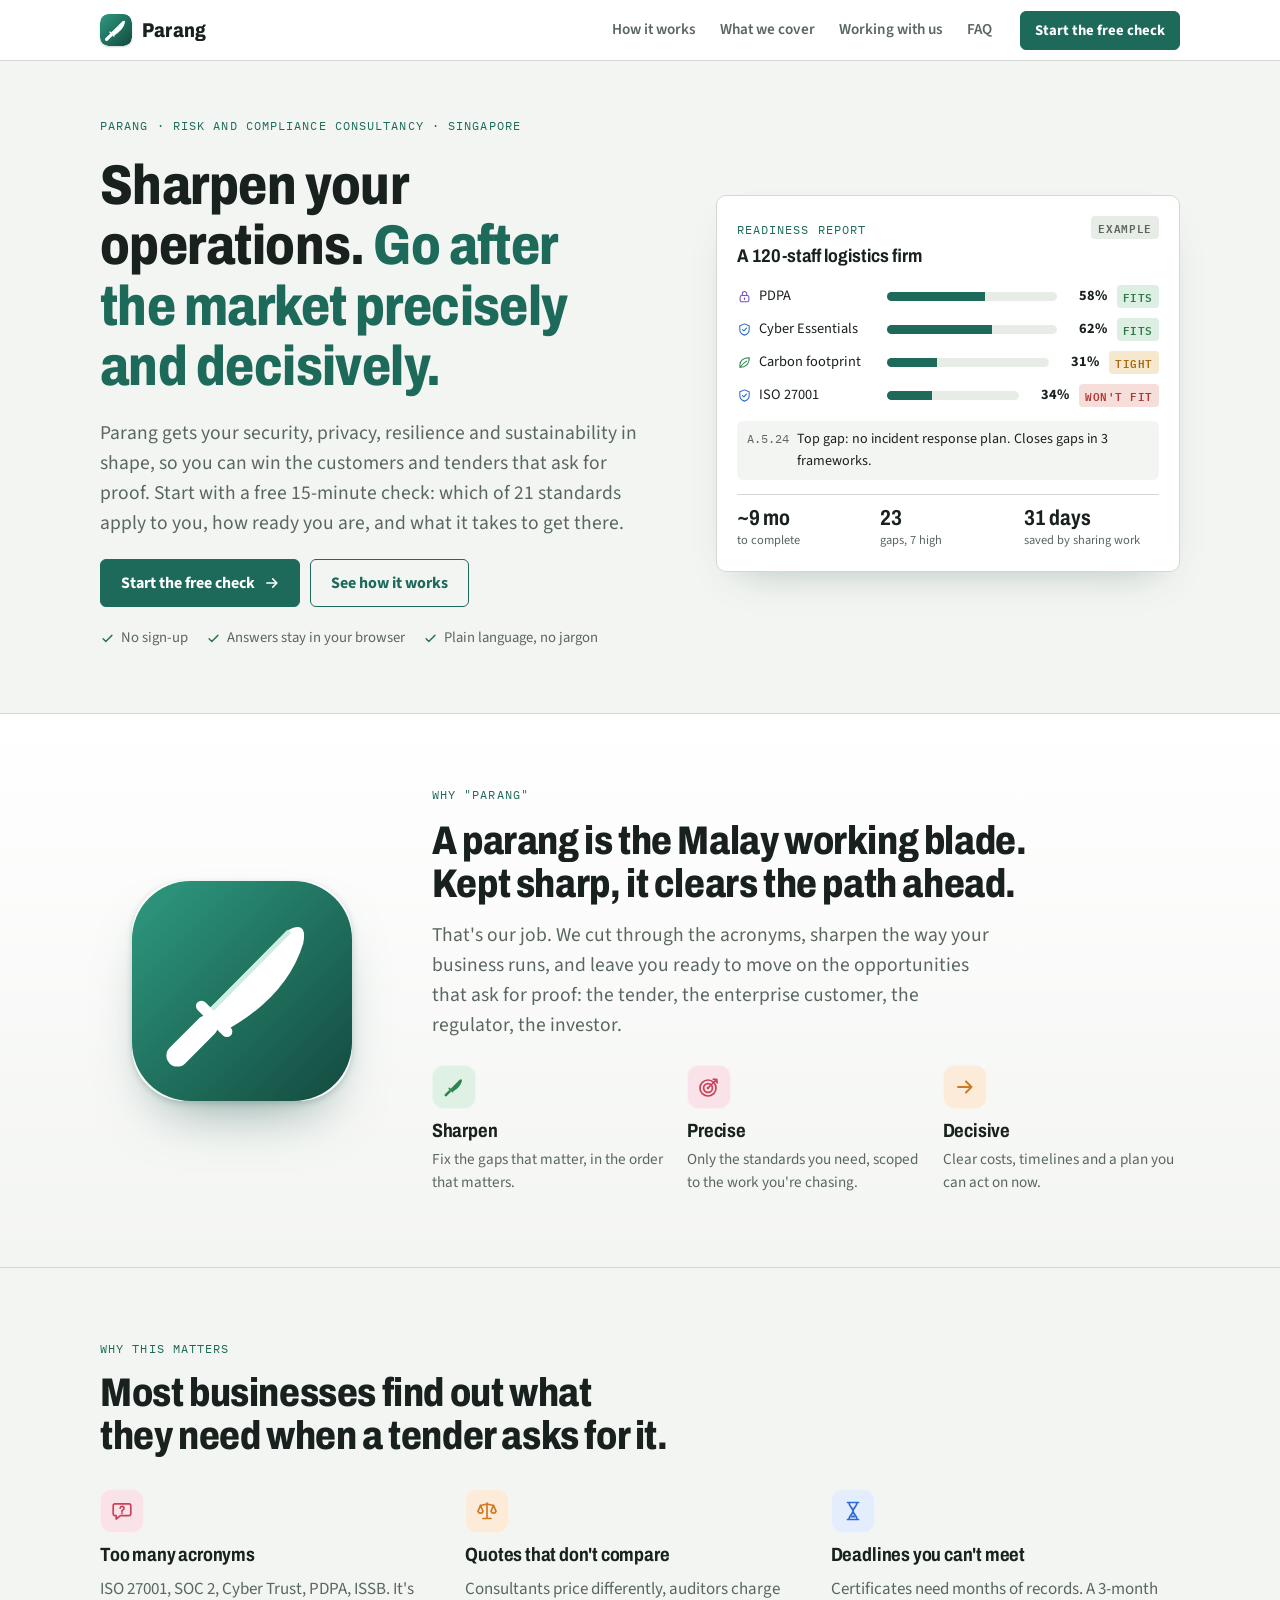
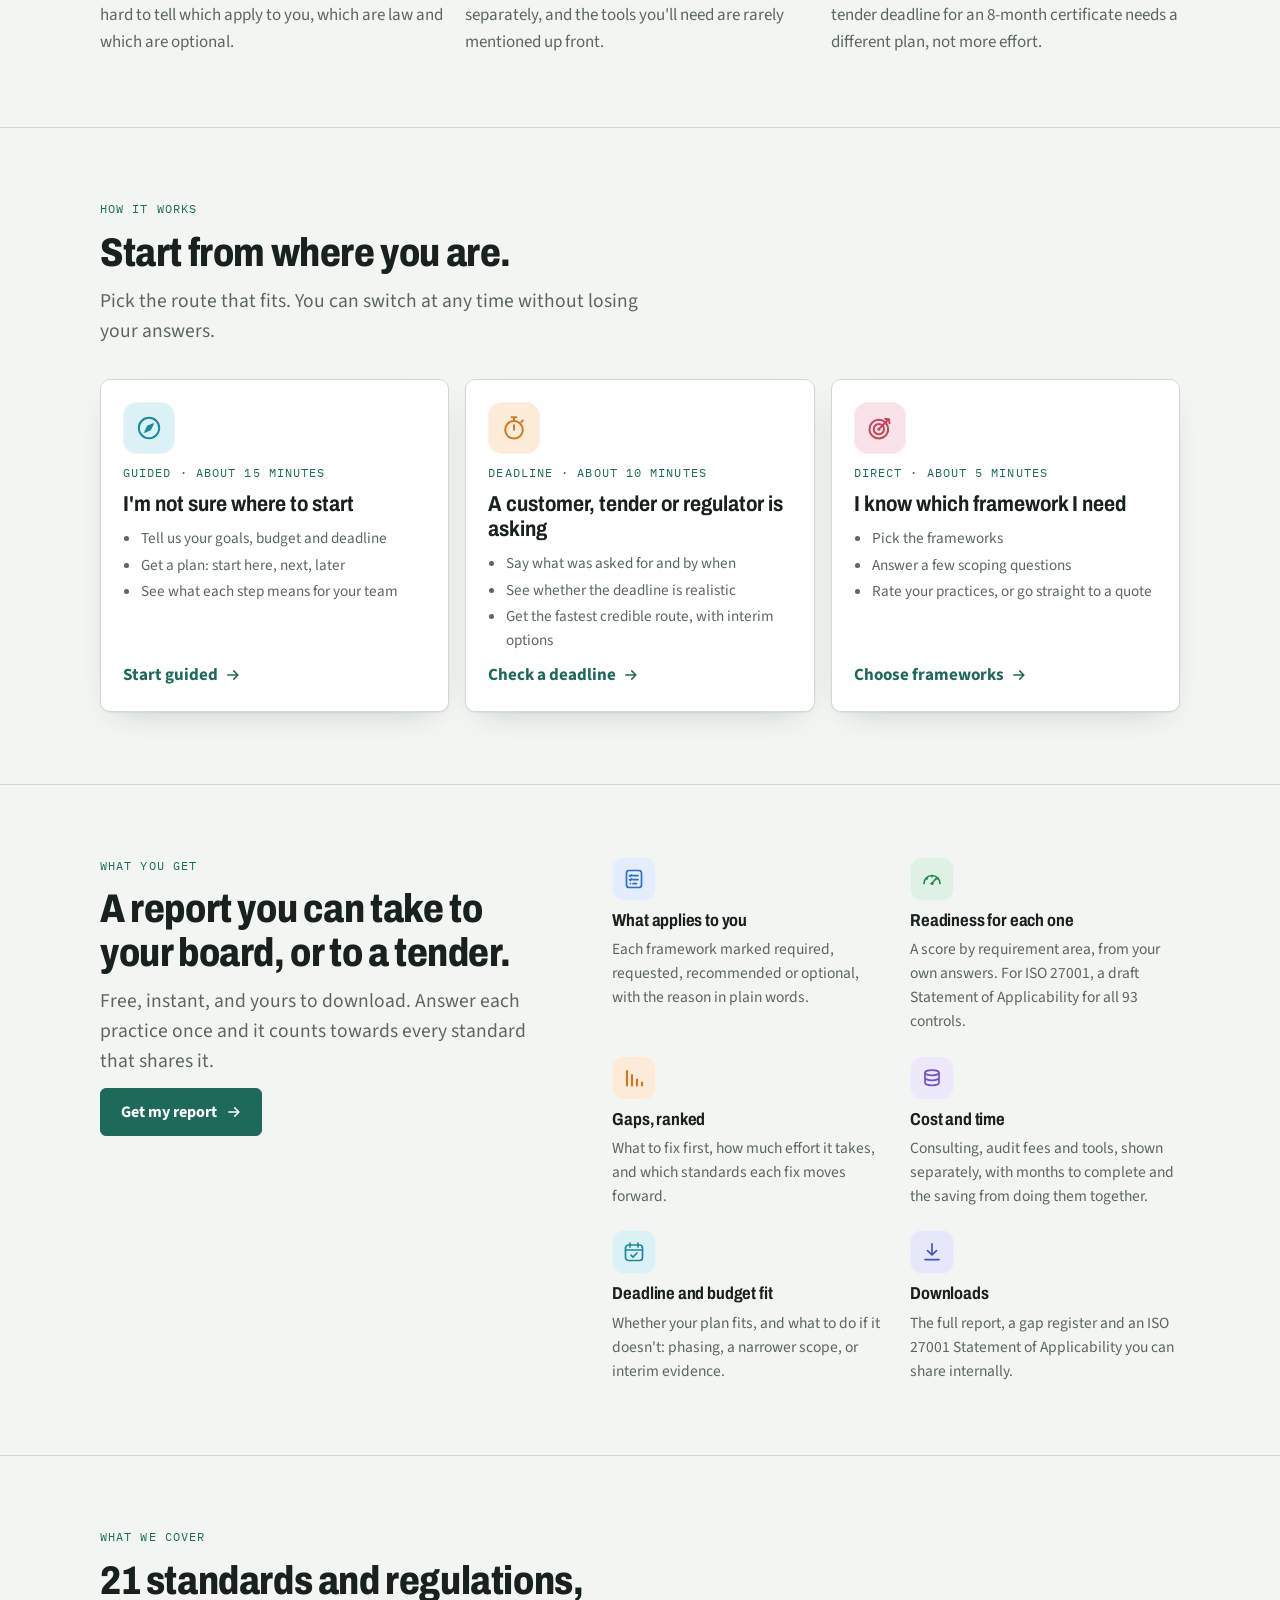
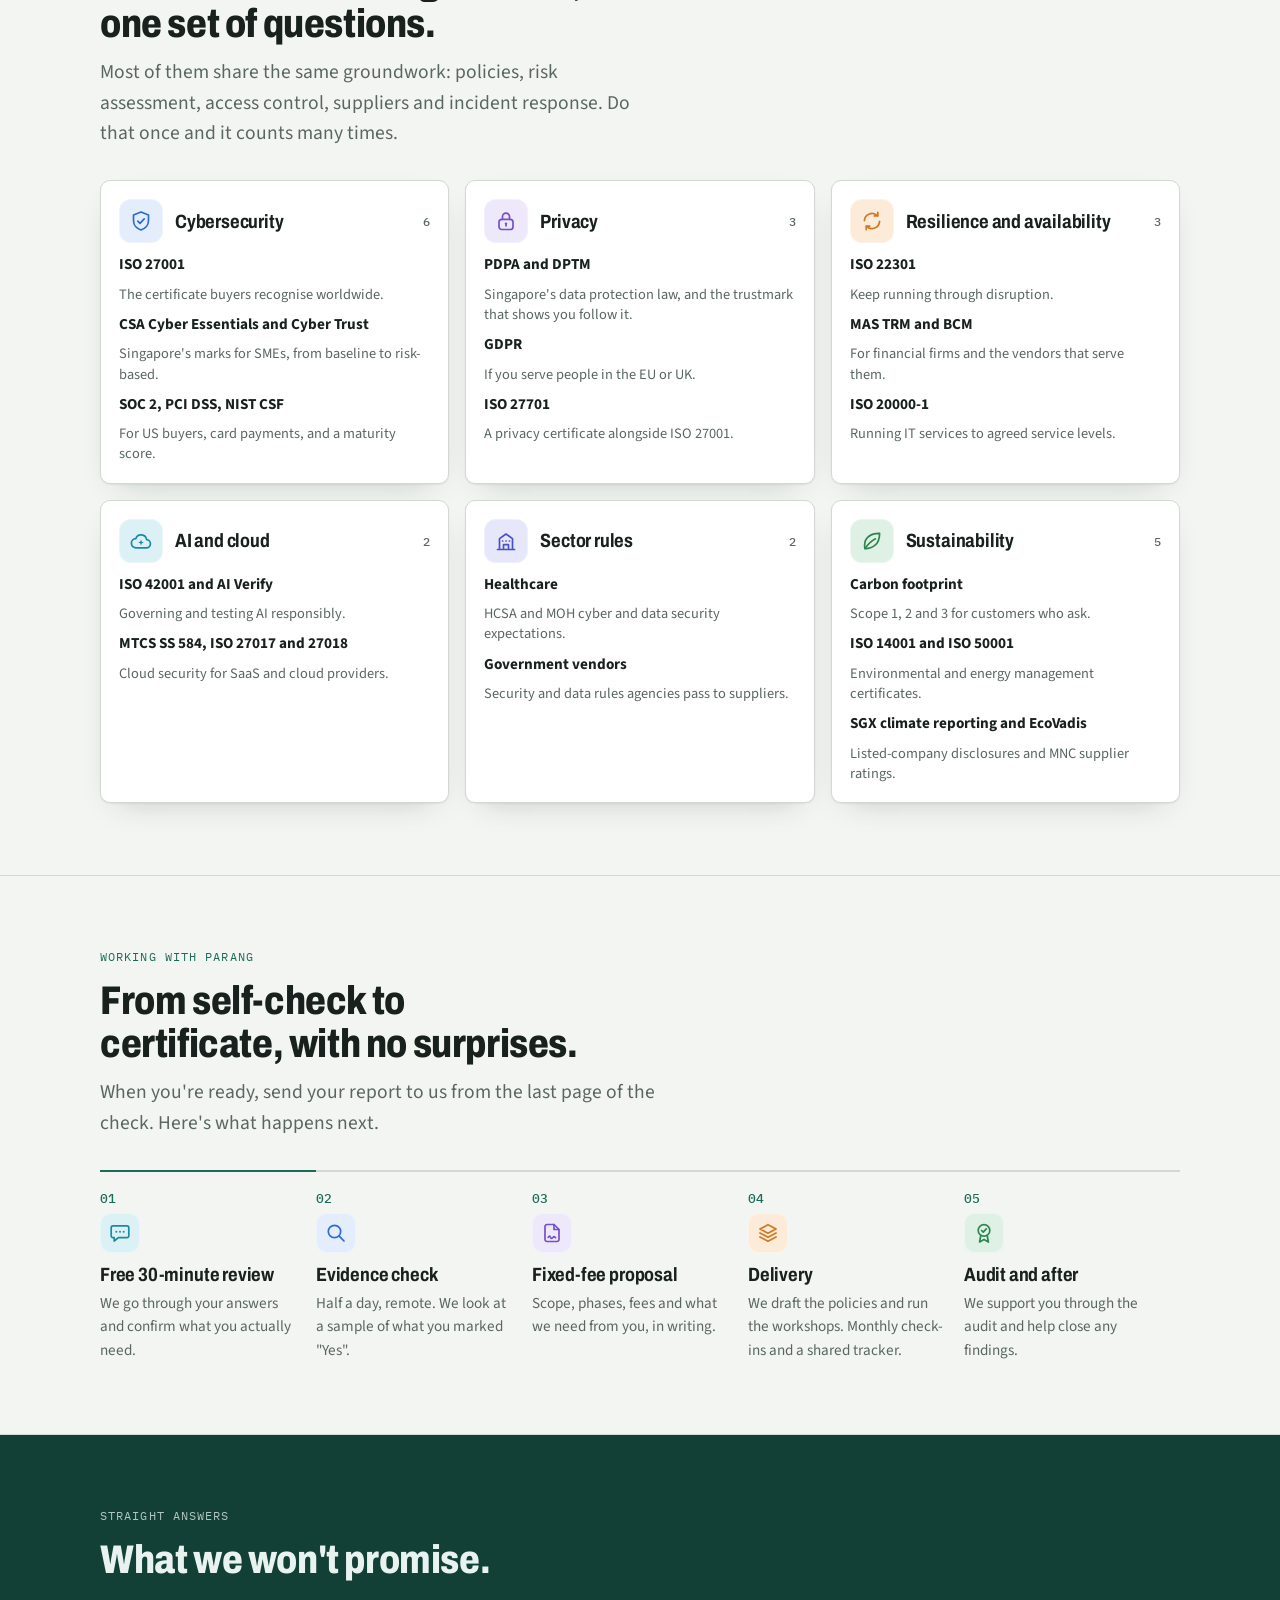
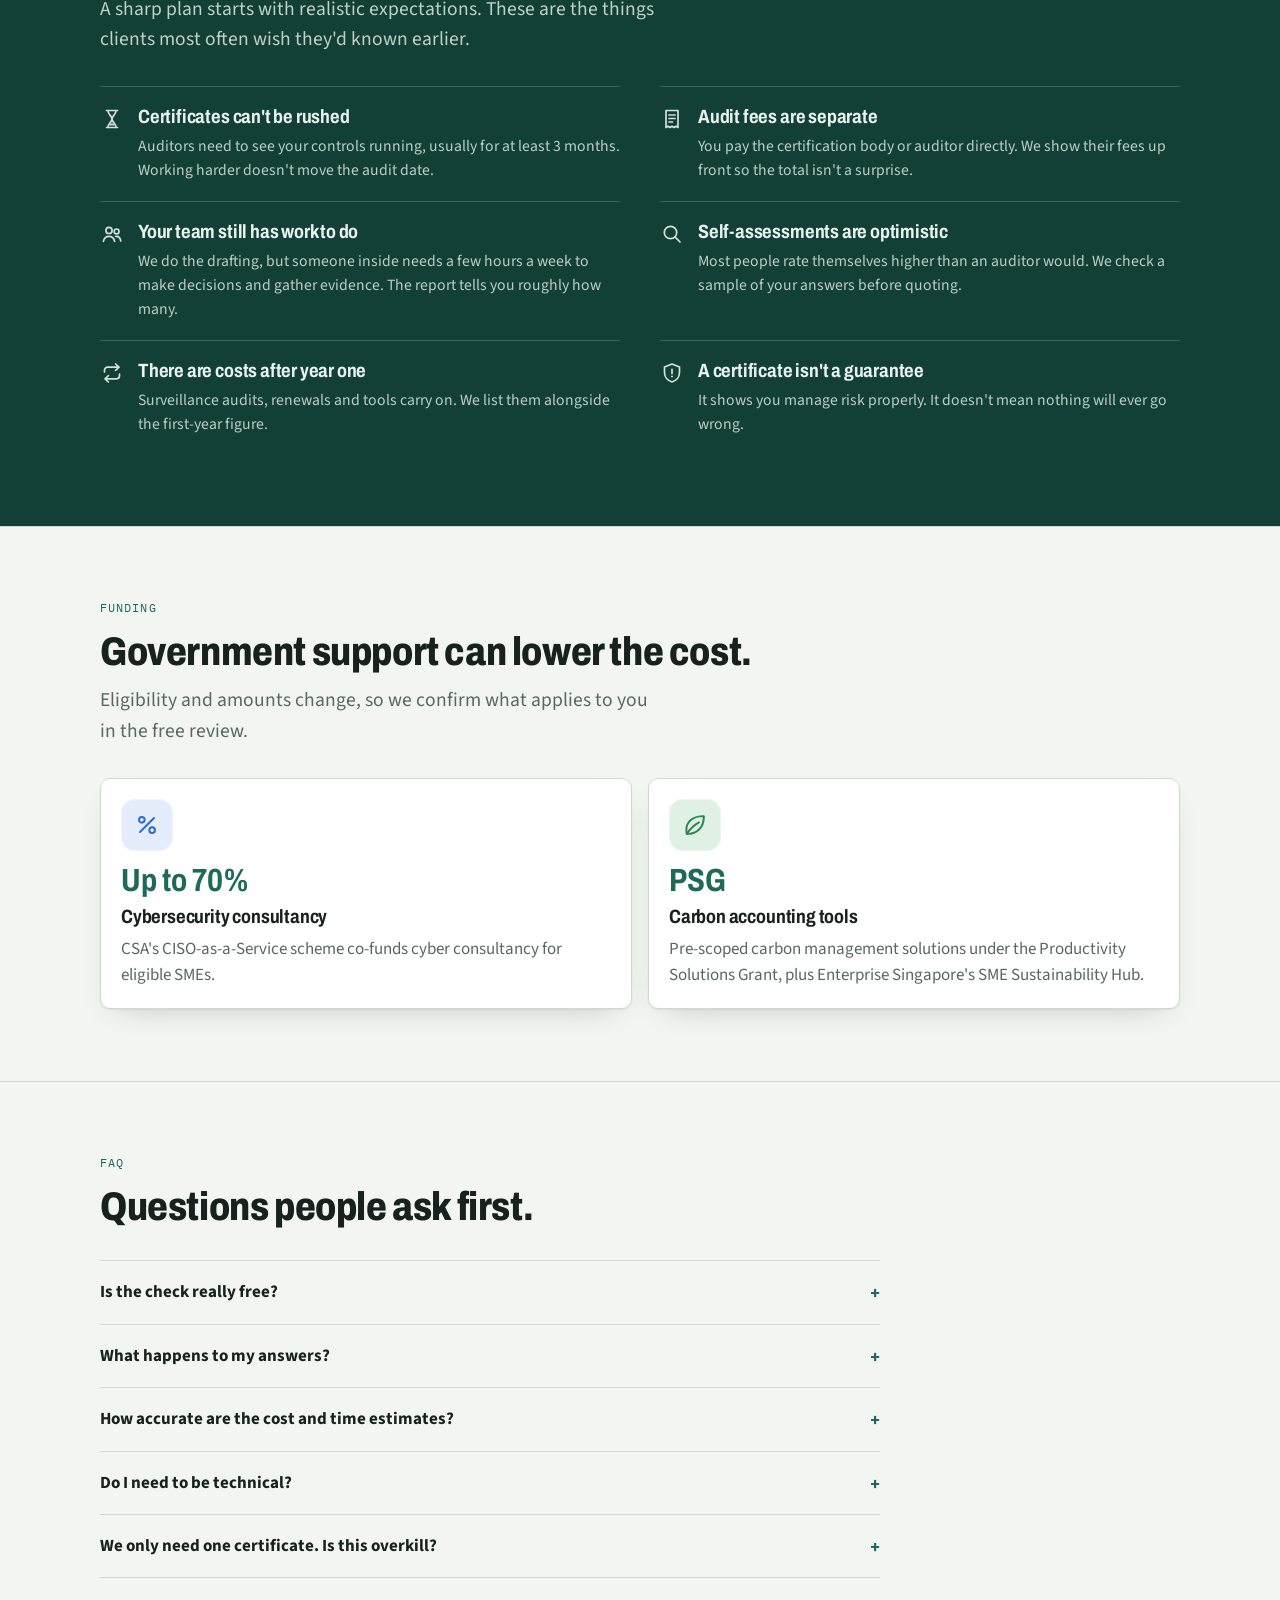
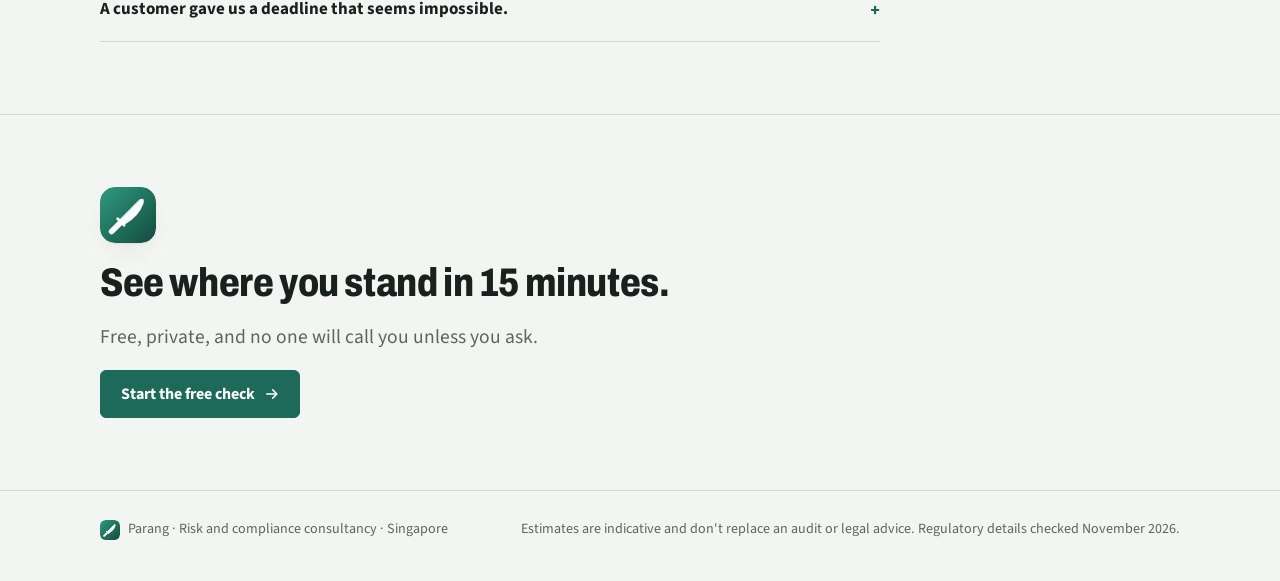
==== commit 3564f4ba: "Rebrand as Parang and add an icon set Front page leads with the Parang story (sharpen operations, go" ====
--- a/index.html
+++ b/index.html
@@ -4,7 +4,8 @@
 <meta charset="utf-8">
 <meta name="viewport" content="width=device-width,initial-scale=1,viewport-fit=cover">
 <style>body{margin:0}[hidden]{display:none!important}img{max-width:100%}</style>
-<title>Readiness Check</title>
+<link rel="icon" href="favicon.svg" type="image/svg+xml">
+<title>Parang</title>
 <link rel="preconnect" href="https://fonts.googleapis.com">
 <link rel="preconnect" href="https://fonts.gstatic.com" crossorigin>
 <link rel="stylesheet" href="https://fonts.googleapis.com/css2?family=Archivo:wdth,wght@75..100,500..800&family=Source+Sans+3:wght@400;600;700&family=IBM+Plex+Mono:wght@400;500&display=swap">
@@ -18,22 +19,31 @@
   --f-body:"Source Sans 3","Segoe UI",system-ui,sans-serif;
   --f-mono:"IBM Plex Mono",ui-monospace,Menlo,Consolas,monospace;
   --r:6px;
+  --blue:#2D6BD2; --blue-s:#E4EDFC; --purple:#7650CC; --purple-s:#EEE8FB; --orange:#CF7A22; --orange-s:#FCEBD8;
+  --teal:#1A8AA0; --teal-s:#DCF1F5; --indigo:#4952C4; --indigo-s:#E6E7FA; --green:#2C8650; --green-s:#DEF1E4; --rose:#C8425A; --rose-s:#FAE3E8;
+  --shadow:0 1px 2px rgba(16,40,34,.06),0 12px 32px -18px rgba(16,40,34,.28);
 }
 @media (prefers-color-scheme: dark){:root:not([data-theme="light"]){
   --bg:#111715; --surface:#18201D; --sunk:#1F2925; --line:#2E3A35;
   --fg:#E4EBE7; --muted:#9AA8A1; --accent:#5FC0A6; --accent-soft:#1B3A33; --on-accent:#0D1714; --deep:#0B2621; --on-deep:#D5E9E2;
-  --good:#6CC58F; --good-soft:#1C3527; --warn:#E3AA52; --warn-soft:#3A2D16; --bad:#EE8078; --bad-soft:#3E211E; color-scheme:dark}}
+  --good:#6CC58F; --good-soft:#1C3527; --warn:#E3AA52; --warn-soft:#3A2D16; --bad:#EE8078; --bad-soft:#3E211E;
+  --blue:#7FA9F2; --blue-s:#1B2A44; --purple:#B39AF0; --purple-s:#2A2240; --orange:#F0A75C; --orange-s:#3A2A18;
+  --teal:#6CC9DB; --teal-s:#173238; --indigo:#9AA1F2; --indigo-s:#22254A; --green:#74CE96; --green-s:#1A3324; --rose:#F08B9E; --rose-s:#3E1F27;
+  --shadow:0 1px 2px rgba(0,0,0,.3),0 12px 32px -18px rgba(0,0,0,.6); color-scheme:dark}}
 :root[data-theme="dark"]{
   --bg:#111715; --surface:#18201D; --sunk:#1F2925; --line:#2E3A35;
   --fg:#E4EBE7; --muted:#9AA8A1; --accent:#5FC0A6; --accent-soft:#1B3A33; --on-accent:#0D1714; --deep:#0B2621; --on-deep:#D5E9E2;
-  --good:#6CC58F; --good-soft:#1C3527; --warn:#E3AA52; --warn-soft:#3A2D16; --bad:#EE8078; --bad-soft:#3E211E; color-scheme:dark}
+  --good:#6CC58F; --good-soft:#1C3527; --warn:#E3AA52; --warn-soft:#3A2D16; --bad:#EE8078; --bad-soft:#3E211E;
+  --blue:#7FA9F2; --blue-s:#1B2A44; --purple:#B39AF0; --purple-s:#2A2240; --orange:#F0A75C; --orange-s:#3A2A18;
+  --teal:#6CC9DB; --teal-s:#173238; --indigo:#9AA1F2; --indigo-s:#22254A; --green:#74CE96; --green-s:#1A3324; --rose:#F08B9E; --rose-s:#3E1F27;
+  --shadow:0 1px 2px rgba(0,0,0,.3),0 12px 32px -18px rgba(0,0,0,.6); color-scheme:dark}
 *{box-sizing:border-box}
 html{scroll-behavior:smooth;scroll-padding-top:72px}
 @media (prefers-reduced-motion:reduce){html{scroll-behavior:auto}}
 body{background:var(--bg);color:var(--fg);font-family:var(--f-body);font-size:17px;line-height:1.55}
 .wrap{max-width:1120px;margin:0 auto;padding-inline:20px}
 h1,h2,h3{font-family:var(--f-display);font-stretch:82%;text-wrap:balance;margin:0;line-height:1.08;letter-spacing:-.01em}
-h1{font-size:clamp(2.2rem,5vw,3.4rem);font-weight:800}
+h1{font-size:clamp(2.2rem,5vw,3.5rem);font-weight:800}
 h2{font-size:clamp(1.7rem,3.6vw,2.5rem);font-weight:800}
 h3{font-size:1.2rem;font-weight:700;line-height:1.2}
 p{margin:0}
@@ -45,7 +55,7 @@
 /* Bar */
 .bar{position:sticky;top:env(safe-area-inset-top,0px);z-index:10;background:var(--surface);border-bottom:1px solid var(--line)}
 .bar .wrap{display:flex;align-items:center;gap:18px;min-height:60px;flex-wrap:wrap}
-.brand{display:flex;align-items:center;gap:9px;font:800 1.08rem var(--f-display);font-stretch:80%;color:var(--fg);text-decoration:none}
+.brand{display:flex;align-items:center;gap:10px;font:800 1.25rem var(--f-display);font-stretch:85%;letter-spacing:.01em;color:var(--fg);text-decoration:none}
 .links{display:flex;gap:4px;margin-left:auto;flex-wrap:wrap}
 .links a{color:var(--muted);text-decoration:none;font-weight:600;font-size:.95rem;padding:8px 10px;border-radius:var(--r)}
 .links a:hover{color:var(--fg);background:var(--sunk)}
@@ -62,8 +72,9 @@
 .hero-copy{display:flex;flex-direction:column;gap:20px;min-width:0}
 .hero h1 em{font-style:normal;color:var(--accent)}
 .ctas{display:flex;flex-wrap:wrap;gap:10px;align-items:center}
-.assure{display:flex;flex-wrap:wrap;gap:6px 18px;font-size:.92rem;color:var(--muted)}
-.assure span::before{content:"✓";color:var(--good);font-weight:700;margin-right:6px}
+.assure{display:flex;flex-wrap:wrap;gap:6px 18px;font-size:.92rem;color:var(--muted);list-style:none;margin:0;padding:0}
+.assure li{display:flex;align-items:center;gap:6px}
+.assure .ic{color:var(--good)}
 
 /* Report card preview */
 .card{background:var(--surface);border:1px solid var(--line);border-radius:10px;box-shadow:0 18px 40px -24px rgba(18,63,54,.35);padding:20px;display:flex;flex-direction:column;gap:14px;min-width:0}
@@ -71,7 +82,8 @@
 .card-top strong{font-family:var(--f-display);font-stretch:85%;font-size:1.15rem}
 .tag{font:600 .68rem var(--f-mono);letter-spacing:.06em;text-transform:uppercase;background:var(--sunk);color:var(--muted);border-radius:4px;padding:2px 7px;white-space:nowrap}
 .rows{display:flex;flex-direction:column;gap:10px}
-.r{display:grid;grid-template-columns:minmax(0,118px) 1fr 40px auto;gap:10px;align-items:center;font-size:.9rem}
+.r .n{display:flex;align-items:center;gap:7px;min-width:0}
+.r{display:grid;grid-template-columns:minmax(0,140px) 1fr 40px auto;gap:10px;align-items:center;font-size:.9rem}
 .r .t{height:9px;background:var(--sunk);border-radius:99px;overflow:hidden}
 .r .t i{display:block;height:100%;background:var(--accent)}
 .r .p{font-variant-numeric:tabular-nums;font-weight:700;text-align:right}
@@ -90,8 +102,7 @@
 .shead{display:flex;flex-direction:column;gap:12px;margin-bottom:32px;max-width:720px}
 .grid3{display:grid;grid-template-columns:repeat(3,minmax(0,1fr));gap:16px}
 @media (max-width:860px){.grid3{grid-template-columns:1fr}}
-.pain{display:flex;flex-direction:column;gap:8px;border-top:3px solid var(--fg);padding-top:14px}
-.pain b{font-family:var(--f-mono);font-size:.76rem;color:var(--muted);font-weight:500;letter-spacing:.06em;text-transform:uppercase}
+.pain{display:flex;flex-direction:column;gap:10px}
 .route{display:flex;flex-direction:column;gap:10px;background:var(--surface);border:1px solid var(--line);border-radius:10px;padding:22px;text-decoration:none;color:inherit;min-width:0}
 .route:hover{border-color:var(--accent)}
 .route .q{font-family:var(--f-display);font-stretch:85%;font-size:1.35rem;font-weight:700;line-height:1.15}
@@ -151,14 +162,105 @@
 .end{text-align:left;display:flex;flex-direction:column;gap:18px;align-items:flex-start}
 footer{border-top:1px solid var(--line);padding-block:28px 40px;color:var(--muted);font-size:.88rem}
 footer .wrap{display:flex;flex-wrap:wrap;gap:10px 24px;justify-content:space-between}
+
+/* Icons: one line weight on a 24 grid, set in softly tinted rounded tiles */
+.ic{width:24px;height:24px;flex:none;display:inline-block;vertical-align:middle}
+.ic.sm{width:18px;height:18px}
+.ic.xs{width:15px;height:15px}
+.logo{width:32px;height:32px;flex:none;border-radius:8.5px;box-shadow:0 1px 2px rgba(16,40,34,.2)}
+.logo.sm{width:20px;height:20px;border-radius:5.5px;box-shadow:none}
+.tile{width:44px;height:44px;border-radius:12px;display:grid;place-items:center;flex:none;background:var(--ts);color:var(--tc);box-shadow:inset 0 0 0 1px rgba(255,255,255,.35)}
+.tile.lg{width:52px;height:52px;border-radius:14px}
+.tile.lg .ic{width:28px;height:28px}
+.c-blue{--tc:var(--blue);--ts:var(--blue-s)}.c-purple{--tc:var(--purple);--ts:var(--purple-s)}.c-orange{--tc:var(--orange);--ts:var(--orange-s)}
+.c-teal{--tc:var(--teal);--ts:var(--teal-s)}.c-indigo{--tc:var(--indigo);--ts:var(--indigo-s)}.c-green{--tc:var(--green);--ts:var(--green-s)}.c-rose{--tc:var(--rose);--ts:var(--rose-s)}
+svg.c-blue,svg.c-purple,svg.c-green{color:var(--tc)}
+.btn .ic.sm{margin-right:-2px}
+.go{display:inline-flex;align-items:center;gap:6px}
+.route{box-shadow:var(--shadow);transition:transform .18s ease,box-shadow .18s ease}
+@media (prefers-reduced-motion:no-preference){.route:hover{transform:translateY(-2px)}}
+.feat div,.trio div{display:flex;flex-direction:column;gap:6px}
+.feat .tile,.trio .tile{margin-bottom:4px}
+.famhead{display:flex;align-items:center;gap:12px}
+.famhead h3{flex:1;min-width:0}
+.famhead .count{font:500 .78rem var(--f-mono);color:var(--muted)}
+.fam{box-shadow:var(--shadow)}
+.steps .tile{width:40px;height:40px;border-radius:11px;margin-bottom:4px}
+.truths div{flex-direction:row!important;gap:14px!important;align-items:flex-start}
+.truths .ic{color:var(--on-deep);opacity:.9;margin-top:2px}
+.truths span{display:flex;flex-direction:column;gap:6px}
+.fund .tile{margin-bottom:6px}
+.fund div{background:var(--surface)!important;border:1px solid var(--line);box-shadow:var(--shadow)}
+/* Why Parang */
+.why{background:linear-gradient(180deg,var(--surface),var(--bg))}
+.whygrid{display:grid;grid-template-columns:minmax(0,.55fr) minmax(0,1.45fr);gap:48px;align-items:center}
+@media (max-width:860px){.whygrid{grid-template-columns:1fr;gap:24px}}
+.bladeart{display:grid;place-items:center}
+.bladeart svg{width:min(220px,60vw);height:auto;border-radius:24%;box-shadow:0 30px 60px -30px rgba(19,74,63,.6),0 2px 6px rgba(19,74,63,.2)}
+.whycopy{display:flex;flex-direction:column;gap:14px;min-width:0}
+.trio{display:grid;grid-template-columns:repeat(3,minmax(0,1fr));gap:18px;margin-top:10px}
+@media (max-width:600px){.trio{grid-template-columns:1fr}}
+.trio p{color:var(--muted);font-size:.95rem}
+.endlogo{width:56px;height:56px;border-radius:15px;box-shadow:var(--shadow)}
+.fbrand{display:inline-flex;align-items:center;gap:8px}
 </style>
 </head>
 <body>
+<svg xmlns="http://www.w3.org/2000/svg" width="0" height="0" style="position:absolute" aria-hidden="true" focusable="false">
+ <defs>
+  <linearGradient id="g-brand" x1="0" y1="0" x2="1" y2="1"><stop offset="0" stop-color="#2E9A7F"/><stop offset="1" stop-color="#134A3F"/></linearGradient>
+ </defs>
+ <!-- Brand: a parang blade on a rounded tile -->
+ <symbol id="i-logo" viewBox="0 0 32 32">
+  <rect width="32" height="32" rx="8.5" fill="url(#g-brand)"/>
+  <path d="M11.2 18.6 L22.6 7.2 Q25.6 5.6 24.9 9.1 Q22.6 16.6 14.2 21.4 Z" fill="#fff"/>
+  <path d="M11.4 18.9 L22.7 7.5" stroke="#CDEDE3" stroke-width=".7" fill="none" stroke-linecap="round"/>
+  <path d="M6.6 25.4 L10.9 21.1" stroke="#fff" stroke-width="3.2" stroke-linecap="round" fill="none"/>
+  <path d="M10.1 18.2 L13.8 21.9" stroke="#fff" stroke-width="1.6" stroke-linecap="round" fill="none"/>
+ </symbol>
+ <symbol id="i-blade" viewBox="0 0 24 24">
+  <path d="M8.2 14.2 L17.6 4.8 Q20.4 3.3 19.8 6.4 Q18 12.4 11 16.6 Z" fill="currentColor" stroke="none"/>
+  <path d="M3.8 20.2 L7.6 16.4" stroke="currentColor" stroke-width="2.6" stroke-linecap="round" fill="none"/>
+  <path d="M7.2 13.4 L10.6 16.8" stroke="currentColor" stroke-width="1.5" stroke-linecap="round" fill="none"/>
+ </symbol>
+ <g fill="none" stroke="currentColor" stroke-width="1.7" stroke-linecap="round" stroke-linejoin="round">
+ <symbol id="i-compass" viewBox="0 0 24 24"><circle cx="12" cy="12" r="8.75" fill="none" stroke="currentColor" stroke-width="1.7"/><path d="M15.6 8.4 13.3 13.3 8.4 15.6 10.7 10.7Z" fill="currentColor" stroke="currentColor" stroke-width="1.2" stroke-linejoin="round"/></symbol>
+ <symbol id="i-stopwatch" viewBox="0 0 24 24"><g fill="none" stroke="currentColor" stroke-width="1.7" stroke-linecap="round"><circle cx="12" cy="13.5" r="7.5"/><path d="M12 13.5V9.6M10 2.8h4M12 2.8V6M18.3 6.8l1.3-1.3"/></g></symbol>
+ <symbol id="i-target" viewBox="0 0 24 24"><g fill="none" stroke="currentColor" stroke-width="1.7" stroke-linecap="round" stroke-linejoin="round"><circle cx="11" cy="13" r="8"/><circle cx="11" cy="13" r="4.4"/><path d="M11 13 19.5 4.5M16.4 4.2l3.4.3.3 3.4"/></g><circle cx="11" cy="13" r="1.3" fill="currentColor"/></symbol>
+ <symbol id="i-question" viewBox="0 0 24 24"><g fill="none" stroke="currentColor" stroke-width="1.7" stroke-linecap="round" stroke-linejoin="round"><path d="M5 4.8h14a1.8 1.8 0 0 1 1.8 1.8v8.2a1.8 1.8 0 0 1-1.8 1.8h-8.6L6.2 20v-3.4H5a1.8 1.8 0 0 1-1.8-1.8V6.6A1.8 1.8 0 0 1 5 4.8z"/><path d="M10.2 9.2a1.9 1.9 0 1 1 2.6 1.8c-.5.2-.8.6-.8 1.1v.3"/></g><circle cx="12" cy="14.3" r=".95" fill="currentColor"/></symbol>
+ <symbol id="i-scale" viewBox="0 0 24 24"><g fill="none" stroke="currentColor" stroke-width="1.7" stroke-linecap="round" stroke-linejoin="round"><path d="M12 4v15.5M8 19.5h8M5.5 6.5 12 5l6.5 1.5"/><path d="M5.5 6.5 3 12.2a2.6 2.6 0 0 0 5 0zM18.5 6.5 16 12.2a2.6 2.6 0 0 0 5 0z"/></g></symbol>
+ <symbol id="i-hourglass" viewBox="0 0 24 24"><g fill="none" stroke="currentColor" stroke-width="1.7" stroke-linecap="round" stroke-linejoin="round"><path d="M6.5 3.5h11M6.5 20.5h11M8 3.5c0 4.2 4 5.3 4 8.5s-4 4.3-4 8.5M16 3.5c0 4.2-4 5.3-4 8.5s4 4.3 4 8.5"/></g><path d="M9.6 18.6c.6-1.6 1.6-2.4 2.4-2.4s1.8.8 2.4 2.4z" fill="currentColor"/></symbol>
+ <symbol id="i-checklist" viewBox="0 0 24 24"><g fill="none" stroke="currentColor" stroke-width="1.7" stroke-linecap="round" stroke-linejoin="round"><rect x="4.5" y="3.5" width="15" height="17" rx="2.6"/><path d="M11 8.6h5M11 12.6h5M11 16.6h3.4M7.6 8.6l.8.8 1.3-1.5M7.6 12.6l.8.8 1.3-1.5"/></g><circle cx="8.4" cy="16.6" r=".9" fill="currentColor"/></symbol>
+ <symbol id="i-gauge" viewBox="0 0 24 24"><g fill="none" stroke="currentColor" stroke-width="1.7" stroke-linecap="round" stroke-linejoin="round"><path d="M4 16.5a8 8 0 1 1 16 0"/><path d="M12 16.5l4-5"/><path d="M6.3 11.2l1 .7M12 8.5V9.7M17.7 11.2l-1 .7"/></g><circle cx="12" cy="16.5" r="1.6" fill="currentColor"/></symbol>
+ <symbol id="i-ranked" viewBox="0 0 24 24"><g fill="none" stroke="currentColor" stroke-width="2.2" stroke-linecap="round"><path d="M5 19.5V5M10 19.5V9M15 19.5v-6M20 19.5v-3"/></g></symbol>
+ <symbol id="i-coins" viewBox="0 0 24 24"><g fill="none" stroke="currentColor" stroke-width="1.7" stroke-linecap="round" stroke-linejoin="round"><ellipse cx="12" cy="6.8" rx="7" ry="2.6"/><path d="M5 6.8v5c0 1.4 3.1 2.6 7 2.6s7-1.2 7-2.6v-5M5 11.8v5c0 1.4 3.1 2.6 7 2.6s7-1.2 7-2.6v-5"/></g></symbol>
+ <symbol id="i-calendar" viewBox="0 0 24 24"><g fill="none" stroke="currentColor" stroke-width="1.7" stroke-linecap="round" stroke-linejoin="round"><rect x="3.5" y="5" width="17" height="15.5" rx="3"/><path d="M3.5 10h17M8 3v4M16 3v4M9 15.2l2 2 4-4.2"/></g></symbol>
+ <symbol id="i-download" viewBox="0 0 24 24"><g fill="none" stroke="currentColor" stroke-width="1.7" stroke-linecap="round" stroke-linejoin="round"><path d="M12 3.8v11M7.5 10.6 12 15l4.5-4.4M5 19.6h14"/></g></symbol>
+ <symbol id="i-shield" viewBox="0 0 24 24"><g fill="none" stroke="currentColor" stroke-width="1.7" stroke-linecap="round" stroke-linejoin="round"><path d="M12 3 19.5 6v5.6c0 4.6-3.2 8.2-7.5 9.4-4.3-1.2-7.5-4.8-7.5-9.4V6z"/><path d="M8.8 12.1l2.2 2.2 4.2-4.4"/></g></symbol>
+ <symbol id="i-lock" viewBox="0 0 24 24"><g fill="none" stroke="currentColor" stroke-width="1.7" stroke-linecap="round" stroke-linejoin="round"><rect x="5" y="10.3" width="14" height="10.2" rx="2.8"/><path d="M8.5 10.3V7.6a3.5 3.5 0 0 1 7 0v2.7M12 15v1.8"/></g><circle cx="12" cy="14.6" r="1.2" fill="currentColor"/></symbol>
+ <symbol id="i-cycle" viewBox="0 0 24 24"><g fill="none" stroke="currentColor" stroke-width="1.7" stroke-linecap="round" stroke-linejoin="round"><path d="M19.6 12.4a7.6 7.6 0 0 1-13 4.9M4.4 11.6a7.6 7.6 0 0 1 13-4.9"/><path d="M17.8 3.4v3.5h-3.5M6.2 20.6v-3.5h3.5"/></g></symbol>
+ <symbol id="i-cloud" viewBox="0 0 24 24"><g fill="none" stroke="currentColor" stroke-width="1.7" stroke-linecap="round" stroke-linejoin="round"><path d="M7.2 18.8h9.9a4.1 4.1 0 0 0 .5-8.2 5.6 5.6 0 0 0-10.8-1 4.6 4.6 0 0 0 .4 9.2z"/></g><path d="M12 10.6l.8 2.1 2.1.8-2.1.8-.8 2.1-.8-2.1-2.1-.8 2.1-.8z" fill="currentColor"/></symbol>
+ <symbol id="i-building" viewBox="0 0 24 24"><g fill="none" stroke="currentColor" stroke-width="1.7" stroke-linecap="round" stroke-linejoin="round"><path d="M3.5 20.5h17M5.5 20.5V9.6L12 5l6.5 4.6v10.9M9.5 20.5v-4.8h5v4.8M8.6 12h.1M12 12h.1M15.4 12h.1"/></g></symbol>
+ <symbol id="i-leaf" viewBox="0 0 24 24"><g fill="none" stroke="currentColor" stroke-width="1.7" stroke-linecap="round" stroke-linejoin="round"><path d="M19.6 4.4C10.4 4.2 4.6 9 4.6 16.2c0 1.2.1 2.3.4 3.4 7.4 0 14.6-4 14.6-15.2z"/><path d="M5 19.6c2.8-4.2 6.4-7.6 10.4-9.8"/></g></symbol>
+ <symbol id="i-chat" viewBox="0 0 24 24"><g fill="none" stroke="currentColor" stroke-width="1.7" stroke-linecap="round" stroke-linejoin="round"><path d="M5 4.8h14a1.8 1.8 0 0 1 1.8 1.8v8.2a1.8 1.8 0 0 1-1.8 1.8h-8.6L6.2 20v-3.4H5a1.8 1.8 0 0 1-1.8-1.8V6.6A1.8 1.8 0 0 1 5 4.8z"/></g><circle cx="8.3" cy="10.7" r="1" fill="currentColor"/><circle cx="12" cy="10.7" r="1" fill="currentColor"/><circle cx="15.7" cy="10.7" r="1" fill="currentColor"/></symbol>
+ <symbol id="i-search" viewBox="0 0 24 24"><g fill="none" stroke="currentColor" stroke-width="1.7" stroke-linecap="round"><circle cx="10.5" cy="10.5" r="6.2"/><path d="M15.2 15.2 20 20"/></g></symbol>
+ <symbol id="i-sign" viewBox="0 0 24 24"><g fill="none" stroke="currentColor" stroke-width="1.7" stroke-linecap="round" stroke-linejoin="round"><path d="M14 3.5H7A1.9 1.9 0 0 0 5 5.4v13.2a1.9 1.9 0 0 0 2 1.9h10a1.9 1.9 0 0 0 2-1.9V8.5z"/><path d="M14 3.5v5h5M8.2 16.4c.9-1.6 1.9-1.6 2.4 0 .5 1.5 1.5 1.4 2.4 0 .7-1 1.6-1 2.6.3"/></g></symbol>
+ <symbol id="i-layers" viewBox="0 0 24 24"><g fill="none" stroke="currentColor" stroke-width="1.7" stroke-linecap="round" stroke-linejoin="round"><path d="M12 3.8 20 8l-8 4.2L4 8z"/><path d="M4 12l8 4.2 8-4.2M4 16l8 4.2 8-4.2"/></g></symbol>
+ <symbol id="i-seal" viewBox="0 0 24 24"><g fill="none" stroke="currentColor" stroke-width="1.7" stroke-linecap="round" stroke-linejoin="round"><circle cx="12" cy="9.4" r="5.8"/><path d="M8.8 14.3 7.6 21l4.4-2.4 4.4 2.4-1.2-6.7M9.6 9.5l1.6 1.6 3.1-3.2"/></g></symbol>
+ <symbol id="i-receipt" viewBox="0 0 24 24"><g fill="none" stroke="currentColor" stroke-width="1.7" stroke-linecap="round" stroke-linejoin="round"><path d="M6 3.5h12v17l-2-1.3-2 1.3-2-1.3-2 1.3-2-1.3-2 1.3z"/><path d="M9 8h6M9 11.5h6M9 15h3.5"/></g></symbol>
+ <symbol id="i-people" viewBox="0 0 24 24"><g fill="none" stroke="currentColor" stroke-width="1.7" stroke-linecap="round" stroke-linejoin="round"><circle cx="9" cy="8.4" r="3.1"/><path d="M3.4 19.4c.6-3.1 2.8-5 5.6-5s5 1.9 5.6 5"/><circle cx="16.6" cy="9.4" r="2.4"/><path d="M15.7 14.4c2.5-.3 4.5 1.2 5.1 4.6"/></g></symbol>
+ <symbol id="i-repeat" viewBox="0 0 24 24"><g fill="none" stroke="currentColor" stroke-width="1.7" stroke-linecap="round" stroke-linejoin="round"><path d="M4.5 11V9.2a3 3 0 0 1 3-3h11.5M15.6 3l3.4 3.2-3.4 3.2M19.5 13v1.8a3 3 0 0 1-3 3H5M8.4 21 5 17.8l3.4-3.2"/></g></symbol>
+ <symbol id="i-alert" viewBox="0 0 24 24"><g fill="none" stroke="currentColor" stroke-width="1.7" stroke-linecap="round" stroke-linejoin="round"><path d="M12 3 19.5 6v5.6c0 4.6-3.2 8.2-7.5 9.4-4.3-1.2-7.5-4.8-7.5-9.4V6z"/><path d="M12 8.4v4.2"/></g><circle cx="12" cy="15.6" r="1" fill="currentColor"/></symbol>
+ <symbol id="i-percent" viewBox="0 0 24 24"><g fill="none" stroke="currentColor" stroke-width="1.7" stroke-linecap="round"><path d="M18 6 6 18"/><circle cx="7.6" cy="7.6" r="2.4"/><circle cx="16.4" cy="16.4" r="2.4"/></g></symbol>
+ <symbol id="i-check" viewBox="0 0 24 24"><path d="M5 12.5l4.3 4.3L19 7" fill="none" stroke="currentColor" stroke-width="2.4" stroke-linecap="round" stroke-linejoin="round"/></symbol>
+ <symbol id="i-arrow" viewBox="0 0 24 24"><path d="M5 12h13.5M13 6.5l5.5 5.5-5.5 5.5" fill="none" stroke="currentColor" stroke-width="2" stroke-linecap="round" stroke-linejoin="round"/></symbol>
+ </g>
+</svg>
 <header class="bar">
   <div class="wrap">
-    <a class="brand" href="#top" aria-label="Readiness Check, home">
-      <svg width="26" height="26" viewBox="0 0 26 26" aria-hidden="true"><path d="M13 2 L23 6 V12.5 C23 18.5 18.8 22.6 13 24 C7.2 22.6 3 18.5 3 12.5 V6 Z" fill="var(--accent)"/><path d="M8.5 13 L11.8 16.2 L17.8 9.8" fill="none" stroke="var(--on-accent)" stroke-width="2.4" stroke-linecap="round" stroke-linejoin="round"/></svg>
-      Readiness Check
+    <a class="brand" href="#top" aria-label="Parang, home">
+      <svg class="logo" viewBox="0 0 32 32" aria-hidden="true"><use href="#i-logo"/></svg>
+      <span>Parang</span>
     </a>
     <nav class="links" aria-label="Sections">
       <a class="opt" href="#how">How it works</a>
@@ -174,19 +276,19 @@
   <section class="hero">
     <div class="wrap">
       <div class="hero-copy">
-        <span class="eyebrow">Cybersecurity · Privacy · Resilience · AI · Sustainability</span>
-        <h1>Know what compliance you need, <em>what it costs, and how long it takes</em>, before you call anyone.</h1>
-        <p class="lede">A free 15-minute check for Singapore businesses. Tell us about your company and we'll show which of 21 standards and regulations apply, how ready you are for each, and a realistic plan to get there.</p>
-        <div class="ctas"><a class="btn" href="check.html">Start the free check</a><a class="btn ghost" href="#how">See how it works</a></div>
-        <div class="assure"><span>No sign-up</span><span>Answers stay in your browser</span><span>Plain language, no jargon</span></div>
+        <span class="eyebrow">Parang · Risk and compliance consultancy · Singapore</span>
+        <h1>Sharpen your operations. <em>Go after the market precisely and decisively.</em></h1>
+        <p class="lede">Parang gets your security, privacy, resilience and sustainability in shape, so you can win the customers and tenders that ask for proof. Start with a free 15-minute check: which of 21 standards apply to you, how ready you are, and what it takes to get there.</p>
+        <div class="ctas"><a class="btn" href="check.html">Start the free check <svg class="ic sm" aria-hidden="true"><use href="#i-arrow"/></svg></a><a class="btn ghost" href="#how">See how it works</a></div>
+        <ul class="assure"><li><svg class="ic xs" aria-hidden="true"><use href="#i-check"/></svg>No sign-up</li><li><svg class="ic xs" aria-hidden="true"><use href="#i-check"/></svg>Answers stay in your browser</li><li><svg class="ic xs" aria-hidden="true"><use href="#i-check"/></svg>Plain language, no jargon</li></ul>
       </div>
       <div class="card" role="img" aria-label="Example readiness report showing four frameworks with readiness, deadline fit, cost and timeline">
         <div class="card-top"><div><span class="eyebrow">Readiness report</span><br><strong>A 120-staff logistics firm</strong></div><span class="tag">Example</span></div>
         <div class="rows">
-          <div class="r"><span>PDPA</span><span class="t"><i style="width:58%"></i></span><span class="p">58%</span><span class="chip ok">Fits</span></div>
-          <div class="r"><span>Cyber Essentials</span><span class="t"><i style="width:62%"></i></span><span class="p">62%</span><span class="chip ok">Fits</span></div>
-          <div class="r"><span>Carbon footprint</span><span class="t"><i style="width:31%"></i></span><span class="p">31%</span><span class="chip tight">Tight</span></div>
-          <div class="r"><span>ISO 27001</span><span class="t"><i style="width:34%"></i></span><span class="p">34%</span><span class="chip no">Won't fit</span></div>
+          <div class="r"><span class="n"><svg class="ic xs c-purple" aria-hidden="true"><use href="#i-lock"/></svg>PDPA</span><span class="t"><i style="width:58%"></i></span><span class="p">58%</span><span class="chip ok">Fits</span></div>
+          <div class="r"><span class="n"><svg class="ic xs c-blue" aria-hidden="true"><use href="#i-shield"/></svg>Cyber Essentials</span><span class="t"><i style="width:62%"></i></span><span class="p">62%</span><span class="chip ok">Fits</span></div>
+          <div class="r"><span class="n"><svg class="ic xs c-green" aria-hidden="true"><use href="#i-leaf"/></svg>Carbon footprint</span><span class="t"><i style="width:31%"></i></span><span class="p">31%</span><span class="chip tight">Tight</span></div>
+          <div class="r"><span class="n"><svg class="ic xs c-blue" aria-hidden="true"><use href="#i-shield"/></svg>ISO 27001</span><span class="t"><i style="width:34%"></i></span><span class="p">34%</span><span class="chip no">Won't fit</span></div>
         </div>
         <div class="gapline"><span class="id">A.5.24</span><span>Top gap: no incident response plan. Closes gaps in 3 frameworks.</span></div>
         <div class="card-foot">
@@ -198,13 +300,29 @@
     </div>
   </section>
 
+  <section class="s why" aria-labelledby="why-h">
+    <div class="wrap whygrid">
+      <div class="bladeart" aria-hidden="true"><svg viewBox="0 0 32 32"><use href="#i-logo"/></svg></div>
+      <div class="whycopy">
+        <span class="eyebrow">Why "Parang"</span>
+        <h2 id="why-h">A parang is the Malay working blade. Kept sharp, it clears the path ahead.</h2>
+        <p class="lede">That's our job. We cut through the acronyms, sharpen the way your business runs, and leave you ready to move on the opportunities that ask for proof: the tender, the enterprise customer, the regulator, the investor.</p>
+        <div class="trio">
+          <div><span class="tile c-green"><svg class="ic" aria-hidden="true"><use href="#i-blade"/></svg></span><h3>Sharpen</h3><p>Fix the gaps that matter, in the order that matters.</p></div>
+          <div><span class="tile c-rose"><svg class="ic" aria-hidden="true"><use href="#i-target"/></svg></span><h3>Precise</h3><p>Only the standards you need, scoped to the work you're chasing.</p></div>
+          <div><span class="tile c-orange"><svg class="ic" aria-hidden="true"><use href="#i-arrow"/></svg></span><h3>Decisive</h3><p>Clear costs, timelines and a plan you can act on now.</p></div>
+        </div>
+      </div>
+    </div>
+  </section>
+
   <section class="s" aria-labelledby="pain-h">
     <div class="wrap">
-      <div class="shead"><span class="eyebrow">Why this exists</span><h2 id="pain-h">Most businesses find out what they need when a tender asks for it.</h2></div>
+      <div class="shead"><span class="eyebrow">Why this matters</span><h2 id="pain-h">Most businesses find out what they need when a tender asks for it.</h2></div>
       <div class="grid3">
-        <div class="pain"><b>Confusing</b><h3>Too many acronyms</h3><p class="muted">ISO 27001, SOC 2, Cyber Trust, PDPA, ISSB. It's hard to tell which ones apply to you, which are law and which are optional.</p></div>
-        <div class="pain"><b>Unpredictable</b><h3>Quotes that don't compare</h3><p class="muted">Consultants price differently, auditors charge separately, and the tools you'll need are rarely mentioned up front.</p></div>
-        <div class="pain"><b>Late</b><h3>Deadlines you can't meet</h3><p class="muted">Certificates need months of records. A 3-month tender deadline for an 8-month certificate needs a different plan, not more effort.</p></div>
+        <div class="pain"><span class="tile c-rose"><svg class="ic" aria-hidden="true"><use href="#i-question"/></svg></span><h3>Too many acronyms</h3><p class="muted">ISO 27001, SOC 2, Cyber Trust, PDPA, ISSB. It's hard to tell which apply to you, which are law and which are optional.</p></div>
+        <div class="pain"><span class="tile c-orange"><svg class="ic" aria-hidden="true"><use href="#i-scale"/></svg></span><h3>Quotes that don't compare</h3><p class="muted">Consultants price differently, auditors charge separately, and the tools you'll need are rarely mentioned up front.</p></div>
+        <div class="pain"><span class="tile c-blue"><svg class="ic" aria-hidden="true"><use href="#i-hourglass"/></svg></span><h3>Deadlines you can't meet</h3><p class="muted">Certificates need months of records. A 3-month tender deadline for an 8-month certificate needs a different plan, not more effort.</p></div>
       </div>
     </div>
   </section>
@@ -213,23 +331,23 @@
     <div class="wrap">
       <div class="shead"><span class="eyebrow">How it works</span><h2 id="how-h">Start from where you are.</h2><p class="lede">Pick the route that fits. You can switch at any time without losing your answers.</p></div>
       <div class="grid3">
-        <a class="route" href="check.html#guided"><span class="eyebrow">Guided · about 15 minutes</span><span class="q">I'm not sure where to start</span><ul><li>Tell us your goals, budget and deadline</li><li>Get a plan: start here, next, later</li><li>See what each step means for your team</li></ul><span class="go">Start guided →</span></a>
-        <a class="route" href="check.html#request"><span class="eyebrow">Deadline · about 10 minutes</span><span class="q">A customer, tender or regulator is asking</span><ul><li>Say what was asked for and by when</li><li>See whether the deadline is realistic</li><li>Get the fastest credible route, with interim options</li></ul><span class="go">Check a deadline →</span></a>
-        <a class="route" href="check.html#direct"><span class="eyebrow">Direct · about 5 minutes</span><span class="q">I know which framework I need</span><ul><li>Pick the frameworks</li><li>Answer a few scoping questions</li><li>Rate your practices, or go straight to a quote</li></ul><span class="go">Choose frameworks →</span></a>
+        <a class="route" href="check.html#guided"><span class="tile lg c-teal"><svg class="ic" aria-hidden="true"><use href="#i-compass"/></svg></span><span class="eyebrow">Guided · about 15 minutes</span><span class="q">I'm not sure where to start</span><ul><li>Tell us your goals, budget and deadline</li><li>Get a plan: start here, next, later</li><li>See what each step means for your team</li></ul><span class="go">Start guided <svg class="ic sm" aria-hidden="true"><use href="#i-arrow"/></svg></span></a>
+        <a class="route" href="check.html#request"><span class="tile lg c-orange"><svg class="ic" aria-hidden="true"><use href="#i-stopwatch"/></svg></span><span class="eyebrow">Deadline · about 10 minutes</span><span class="q">A customer, tender or regulator is asking</span><ul><li>Say what was asked for and by when</li><li>See whether the deadline is realistic</li><li>Get the fastest credible route, with interim options</li></ul><span class="go">Check a deadline <svg class="ic sm" aria-hidden="true"><use href="#i-arrow"/></svg></span></a>
+        <a class="route" href="check.html#direct"><span class="tile lg c-rose"><svg class="ic" aria-hidden="true"><use href="#i-target"/></svg></span><span class="eyebrow">Direct · about 5 minutes</span><span class="q">I know which framework I need</span><ul><li>Pick the frameworks</li><li>Answer a few scoping questions</li><li>Rate your practices, or go straight to a quote</li></ul><span class="go">Choose frameworks <svg class="ic sm" aria-hidden="true"><use href="#i-arrow"/></svg></span></a>
       </div>
     </div>
   </section>
 
   <section class="s" aria-labelledby="get-h">
     <div class="wrap split">
-      <div class="shead" style="margin:0"><span class="eyebrow">What you get</span><h2 id="get-h">A report you can take to your board, or to a tender.</h2><p class="lede">Free, instant, and yours to download. Answer each practice once and it counts towards every standard that shares it.</p><div><a class="btn" href="check.html">Get my report</a></div></div>
+      <div class="shead" style="margin:0"><span class="eyebrow">What you get</span><h2 id="get-h">A report you can take to your board, or to a tender.</h2><p class="lede">Free, instant, and yours to download. Answer each practice once and it counts towards every standard that shares it.</p><div><a class="btn" href="check.html">Get my report <svg class="ic sm" aria-hidden="true"><use href="#i-arrow"/></svg></a></div></div>
       <div class="feat">
-        <div><h3>What applies to you</h3><p>Each framework marked required, requested, recommended or optional, with the reason in plain words.</p></div>
-        <div><h3>Readiness for each one</h3><p>A score by requirement area, from your own answers. For ISO 27001, a draft Statement of Applicability for all 93 controls.</p></div>
-        <div><h3>Gaps, ranked</h3><p>What to fix first, how much effort it takes, and which standards each fix moves forward.</p></div>
-        <div><h3>Cost and time</h3><p>Consulting, audit fees and tools, shown separately, with months to complete and the saving from doing them together.</p></div>
-        <div><h3>Deadline and budget fit</h3><p>Whether your plan fits, and what to do if it doesn't: phasing, a narrower scope, or interim evidence.</p></div>
-        <div><h3>Downloads</h3><p>The full report, a gap register and an ISO 27001 Statement of Applicability you can share internally.</p></div>
+        <div><span class="tile c-blue"><svg class="ic" aria-hidden="true"><use href="#i-checklist"/></svg></span><h3>What applies to you</h3><p>Each framework marked required, requested, recommended or optional, with the reason in plain words.</p></div>
+        <div><span class="tile c-green"><svg class="ic" aria-hidden="true"><use href="#i-gauge"/></svg></span><h3>Readiness for each one</h3><p>A score by requirement area, from your own answers. For ISO 27001, a draft Statement of Applicability for all 93 controls.</p></div>
+        <div><span class="tile c-orange"><svg class="ic" aria-hidden="true"><use href="#i-ranked"/></svg></span><h3>Gaps, ranked</h3><p>What to fix first, how much effort it takes, and which standards each fix moves forward.</p></div>
+        <div><span class="tile c-purple"><svg class="ic" aria-hidden="true"><use href="#i-coins"/></svg></span><h3>Cost and time</h3><p>Consulting, audit fees and tools, shown separately, with months to complete and the saving from doing them together.</p></div>
+        <div><span class="tile c-teal"><svg class="ic" aria-hidden="true"><use href="#i-calendar"/></svg></span><h3>Deadline and budget fit</h3><p>Whether your plan fits, and what to do if it doesn't: phasing, a narrower scope, or interim evidence.</p></div>
+        <div><span class="tile c-indigo"><svg class="ic" aria-hidden="true"><use href="#i-download"/></svg></span><h3>Downloads</h3><p>The full report, a gap register and an ISO 27001 Statement of Applicability you can share internally.</p></div>
       </div>
     </div>
   </section>
@@ -238,39 +356,39 @@
     <div class="wrap">
       <div class="shead"><span class="eyebrow">What we cover</span><h2 id="cover-h">21 standards and regulations, one set of questions.</h2><p class="lede">Most of them share the same groundwork: policies, risk assessment, access control, suppliers and incident response. Do that once and it counts many times.</p></div>
       <div class="fams">
-        <div class="fam"><h3>Cybersecurity <span>6</span></h3><dl><dt>ISO 27001</dt><dd>The certificate buyers recognise worldwide.</dd><dt>CSA Cyber Essentials and Cyber Trust</dt><dd>Singapore's marks for SMEs, from baseline to risk-based.</dd><dt>SOC 2, PCI DSS, NIST CSF</dt><dd>For US buyers, card payments, and a maturity score.</dd></dl></div>
-        <div class="fam"><h3>Privacy <span>3</span></h3><dl><dt>PDPA and DPTM</dt><dd>Singapore's data protection law, and the trustmark that shows you follow it.</dd><dt>GDPR</dt><dd>If you serve people in the EU or UK.</dd><dt>ISO 27701</dt><dd>A privacy certificate alongside ISO 27001.</dd></dl></div>
-        <div class="fam"><h3>Resilience and availability <span>3</span></h3><dl><dt>ISO 22301</dt><dd>Keep running through disruption.</dd><dt>MAS TRM and BCM</dt><dd>For financial firms and the vendors that serve them.</dd><dt>ISO 20000-1</dt><dd>Running IT services to agreed service levels.</dd></dl></div>
-        <div class="fam"><h3>AI and cloud <span>2</span></h3><dl><dt>ISO 42001 and AI Verify</dt><dd>Governing and testing AI responsibly.</dd><dt>MTCS SS 584, ISO 27017 and 27018</dt><dd>Cloud security for SaaS and cloud providers.</dd></dl></div>
-        <div class="fam"><h3>Sector rules <span>2</span></h3><dl><dt>Healthcare</dt><dd>HCSA and MOH cyber and data security expectations.</dd><dt>Government vendors</dt><dd>Security and data rules agencies pass to suppliers.</dd></dl></div>
-        <div class="fam"><h3>Sustainability <span>5</span></h3><dl><dt>Carbon footprint</dt><dd>Scope 1, 2 and 3 for customers who ask.</dd><dt>ISO 14001 and ISO 50001</dt><dd>Environmental and energy management certificates.</dd><dt>SGX climate reporting and EcoVadis</dt><dd>Listed-company disclosures and MNC supplier ratings.</dd></dl></div>
+        <div class="fam"><div class="famhead"><span class="tile c-blue"><svg class="ic" aria-hidden="true"><use href="#i-shield"/></svg></span><h3>Cybersecurity</h3><span class="count">6</span></div><dl><dt>ISO 27001</dt><dd>The certificate buyers recognise worldwide.</dd><dt>CSA Cyber Essentials and Cyber Trust</dt><dd>Singapore's marks for SMEs, from baseline to risk-based.</dd><dt>SOC 2, PCI DSS, NIST CSF</dt><dd>For US buyers, card payments, and a maturity score.</dd></dl></div>
+        <div class="fam"><div class="famhead"><span class="tile c-purple"><svg class="ic" aria-hidden="true"><use href="#i-lock"/></svg></span><h3>Privacy</h3><span class="count">3</span></div><dl><dt>PDPA and DPTM</dt><dd>Singapore's data protection law, and the trustmark that shows you follow it.</dd><dt>GDPR</dt><dd>If you serve people in the EU or UK.</dd><dt>ISO 27701</dt><dd>A privacy certificate alongside ISO 27001.</dd></dl></div>
+        <div class="fam"><div class="famhead"><span class="tile c-orange"><svg class="ic" aria-hidden="true"><use href="#i-cycle"/></svg></span><h3>Resilience and availability</h3><span class="count">3</span></div><dl><dt>ISO 22301</dt><dd>Keep running through disruption.</dd><dt>MAS TRM and BCM</dt><dd>For financial firms and the vendors that serve them.</dd><dt>ISO 20000-1</dt><dd>Running IT services to agreed service levels.</dd></dl></div>
+        <div class="fam"><div class="famhead"><span class="tile c-teal"><svg class="ic" aria-hidden="true"><use href="#i-cloud"/></svg></span><h3>AI and cloud</h3><span class="count">2</span></div><dl><dt>ISO 42001 and AI Verify</dt><dd>Governing and testing AI responsibly.</dd><dt>MTCS SS 584, ISO 27017 and 27018</dt><dd>Cloud security for SaaS and cloud providers.</dd></dl></div>
+        <div class="fam"><div class="famhead"><span class="tile c-indigo"><svg class="ic" aria-hidden="true"><use href="#i-building"/></svg></span><h3>Sector rules</h3><span class="count">2</span></div><dl><dt>Healthcare</dt><dd>HCSA and MOH cyber and data security expectations.</dd><dt>Government vendors</dt><dd>Security and data rules agencies pass to suppliers.</dd></dl></div>
+        <div class="fam"><div class="famhead"><span class="tile c-green"><svg class="ic" aria-hidden="true"><use href="#i-leaf"/></svg></span><h3>Sustainability</h3><span class="count">5</span></div><dl><dt>Carbon footprint</dt><dd>Scope 1, 2 and 3 for customers who ask.</dd><dt>ISO 14001 and ISO 50001</dt><dd>Environmental and energy management certificates.</dd><dt>SGX climate reporting and EcoVadis</dt><dd>Listed-company disclosures and MNC supplier ratings.</dd></dl></div>
       </div>
     </div>
   </section>
 
   <section class="s" id="working" aria-labelledby="work-h">
     <div class="wrap">
-      <div class="shead"><span class="eyebrow">Working with us</span><h2 id="work-h">From self-check to certificate, with no surprises.</h2><p class="lede">When you're ready, send your report to a consultant from the last page of the check. Here's what happens next.</p></div>
+      <div class="shead"><span class="eyebrow">Working with Parang</span><h2 id="work-h">From self-check to certificate, with no surprises.</h2><p class="lede">When you're ready, send your report to us from the last page of the check. Here's what happens next.</p></div>
       <ol class="steps">
-        <li><h3>Free 30-minute review</h3><p>We go through your answers and confirm what you actually need.</p></li>
-        <li><h3>Evidence check</h3><p>Half a day, remote. We look at a sample of what you marked "Yes".</p></li>
-        <li><h3>Fixed-fee proposal</h3><p>Scope, phases, fees and what we need from you, in writing.</p></li>
-        <li><h3>Delivery</h3><p>We draft the policies and run the workshops. Monthly check-ins and a shared tracker.</p></li>
-        <li><h3>Audit and after</h3><p>We support you through the audit and help close any findings.</p></li>
+        <li><span class="tile c-teal"><svg class="ic" aria-hidden="true"><use href="#i-chat"/></svg></span><h3>Free 30-minute review</h3><p>We go through your answers and confirm what you actually need.</p></li>
+        <li><span class="tile c-blue"><svg class="ic" aria-hidden="true"><use href="#i-search"/></svg></span><h3>Evidence check</h3><p>Half a day, remote. We look at a sample of what you marked "Yes".</p></li>
+        <li><span class="tile c-purple"><svg class="ic" aria-hidden="true"><use href="#i-sign"/></svg></span><h3>Fixed-fee proposal</h3><p>Scope, phases, fees and what we need from you, in writing.</p></li>
+        <li><span class="tile c-orange"><svg class="ic" aria-hidden="true"><use href="#i-layers"/></svg></span><h3>Delivery</h3><p>We draft the policies and run the workshops. Monthly check-ins and a shared tracker.</p></li>
+        <li><span class="tile c-green"><svg class="ic" aria-hidden="true"><use href="#i-seal"/></svg></span><h3>Audit and after</h3><p>We support you through the audit and help close any findings.</p></li>
       </ol>
     </div>
   </section>
 
   <section class="s honest" aria-labelledby="honest-h">
     <div class="wrap">
-      <div class="shead"><span class="eyebrow">Straight answers</span><h2 id="honest-h">What we won't promise.</h2><p class="lede">Good compliance work starts with realistic expectations. These are the things clients most often wish they'd known earlier.</p></div>
+      <div class="shead"><span class="eyebrow">Straight answers</span><h2 id="honest-h">What we won't promise.</h2><p class="lede">A sharp plan starts with realistic expectations. These are the things clients most often wish they'd known earlier.</p></div>
       <div class="truths">
-        <div><h3>Certificates can't be rushed</h3><p>Auditors need to see your controls running, usually for at least 3 months. Working harder doesn't move the audit date.</p></div>
-        <div><h3>Audit fees are separate</h3><p>You pay the certification body or auditor directly. We show their fees up front so the total isn't a surprise.</p></div>
-        <div><h3>Your team still has work to do</h3><p>We do the drafting, but someone inside needs a few hours a week to make decisions and gather evidence. The report tells you roughly how many.</p></div>
-        <div><h3>Self-assessments are optimistic</h3><p>Most people rate themselves higher than an auditor would. We check a sample of your answers before quoting.</p></div>
-        <div><h3>There are costs after year one</h3><p>Surveillance audits, renewals and tools carry on. We list them alongside the first-year figure.</p></div>
-        <div><h3>A certificate isn't a guarantee</h3><p>It shows you manage risk properly. It doesn't mean nothing will ever go wrong.</p></div>
+        <div><svg class="ic" aria-hidden="true"><use href="#i-hourglass"/></svg><span><h3>Certificates can't be rushed</h3><p>Auditors need to see your controls running, usually for at least 3 months. Working harder doesn't move the audit date.</p></span></div>
+        <div><svg class="ic" aria-hidden="true"><use href="#i-receipt"/></svg><span><h3>Audit fees are separate</h3><p>You pay the certification body or auditor directly. We show their fees up front so the total isn't a surprise.</p></span></div>
+        <div><svg class="ic" aria-hidden="true"><use href="#i-people"/></svg><span><h3>Your team still has work to do</h3><p>We do the drafting, but someone inside needs a few hours a week to make decisions and gather evidence. The report tells you roughly how many.</p></span></div>
+        <div><svg class="ic" aria-hidden="true"><use href="#i-search"/></svg><span><h3>Self-assessments are optimistic</h3><p>Most people rate themselves higher than an auditor would. We check a sample of your answers before quoting.</p></span></div>
+        <div><svg class="ic" aria-hidden="true"><use href="#i-repeat"/></svg><span><h3>There are costs after year one</h3><p>Surveillance audits, renewals and tools carry on. We list them alongside the first-year figure.</p></span></div>
+        <div><svg class="ic" aria-hidden="true"><use href="#i-alert"/></svg><span><h3>A certificate isn't a guarantee</h3><p>It shows you manage risk properly. It doesn't mean nothing will ever go wrong.</p></span></div>
       </div>
     </div>
   </section>
@@ -279,8 +397,8 @@
     <div class="wrap">
       <div class="shead"><span class="eyebrow">Funding</span><h2 id="fund-h">Government support can lower the cost.</h2><p class="lede">Eligibility and amounts change, so we confirm what applies to you in the free review.</p></div>
       <div class="fund">
-        <div><b>Up to 70%</b><h3>Cybersecurity consultancy</h3><p class="muted">CSA's CISO-as-a-Service scheme co-funds cyber consultancy for eligible SMEs.</p></div>
-        <div><b>PSG</b><h3>Carbon accounting tools</h3><p class="muted">Pre-scoped carbon management solutions under the Productivity Solutions Grant, plus Enterprise Singapore's SME Sustainability Hub.</p></div>
+        <div><span class="tile lg c-blue"><svg class="ic" aria-hidden="true"><use href="#i-percent"/></svg></span><b>Up to 70%</b><h3>Cybersecurity consultancy</h3><p class="muted">CSA's CISO-as-a-Service scheme co-funds cyber consultancy for eligible SMEs.</p></div>
+        <div><span class="tile lg c-green"><svg class="ic" aria-hidden="true"><use href="#i-leaf"/></svg></span><b>PSG</b><h3>Carbon accounting tools</h3><p class="muted">Pre-scoped carbon management solutions under the Productivity Solutions Grant, plus Enterprise Singapore's SME Sustainability Hub.</p></div>
       </div>
     </div>
   </section>
@@ -301,17 +419,17 @@
 
   <section class="s" aria-labelledby="end-h">
     <div class="wrap end">
-      <span class="eyebrow">Ready when you are</span>
+      <svg class="endlogo" viewBox="0 0 32 32" aria-hidden="true"><use href="#i-logo"/></svg>
       <h2 id="end-h">See where you stand in 15 minutes.</h2>
       <p class="lede">Free, private, and no one will call you unless you ask.</p>
-      <a class="btn" href="check.html">Start the free check</a>
+      <a class="btn" href="check.html">Start the free check <svg class="ic sm" aria-hidden="true"><use href="#i-arrow"/></svg></a>
     </div>
   </section>
 </main>
 
 <footer>
   <div class="wrap">
-    <span>Readiness Check · Singapore</span>
+    <span class="fbrand"><svg class="logo sm" viewBox="0 0 32 32" aria-hidden="true"><use href="#i-logo"/></svg>Parang · Risk and compliance consultancy · Singapore</span>
     <span>Estimates are indicative and don't replace an audit or legal advice. Regulatory details checked November 2026.</span>
   </div>
 </footer>
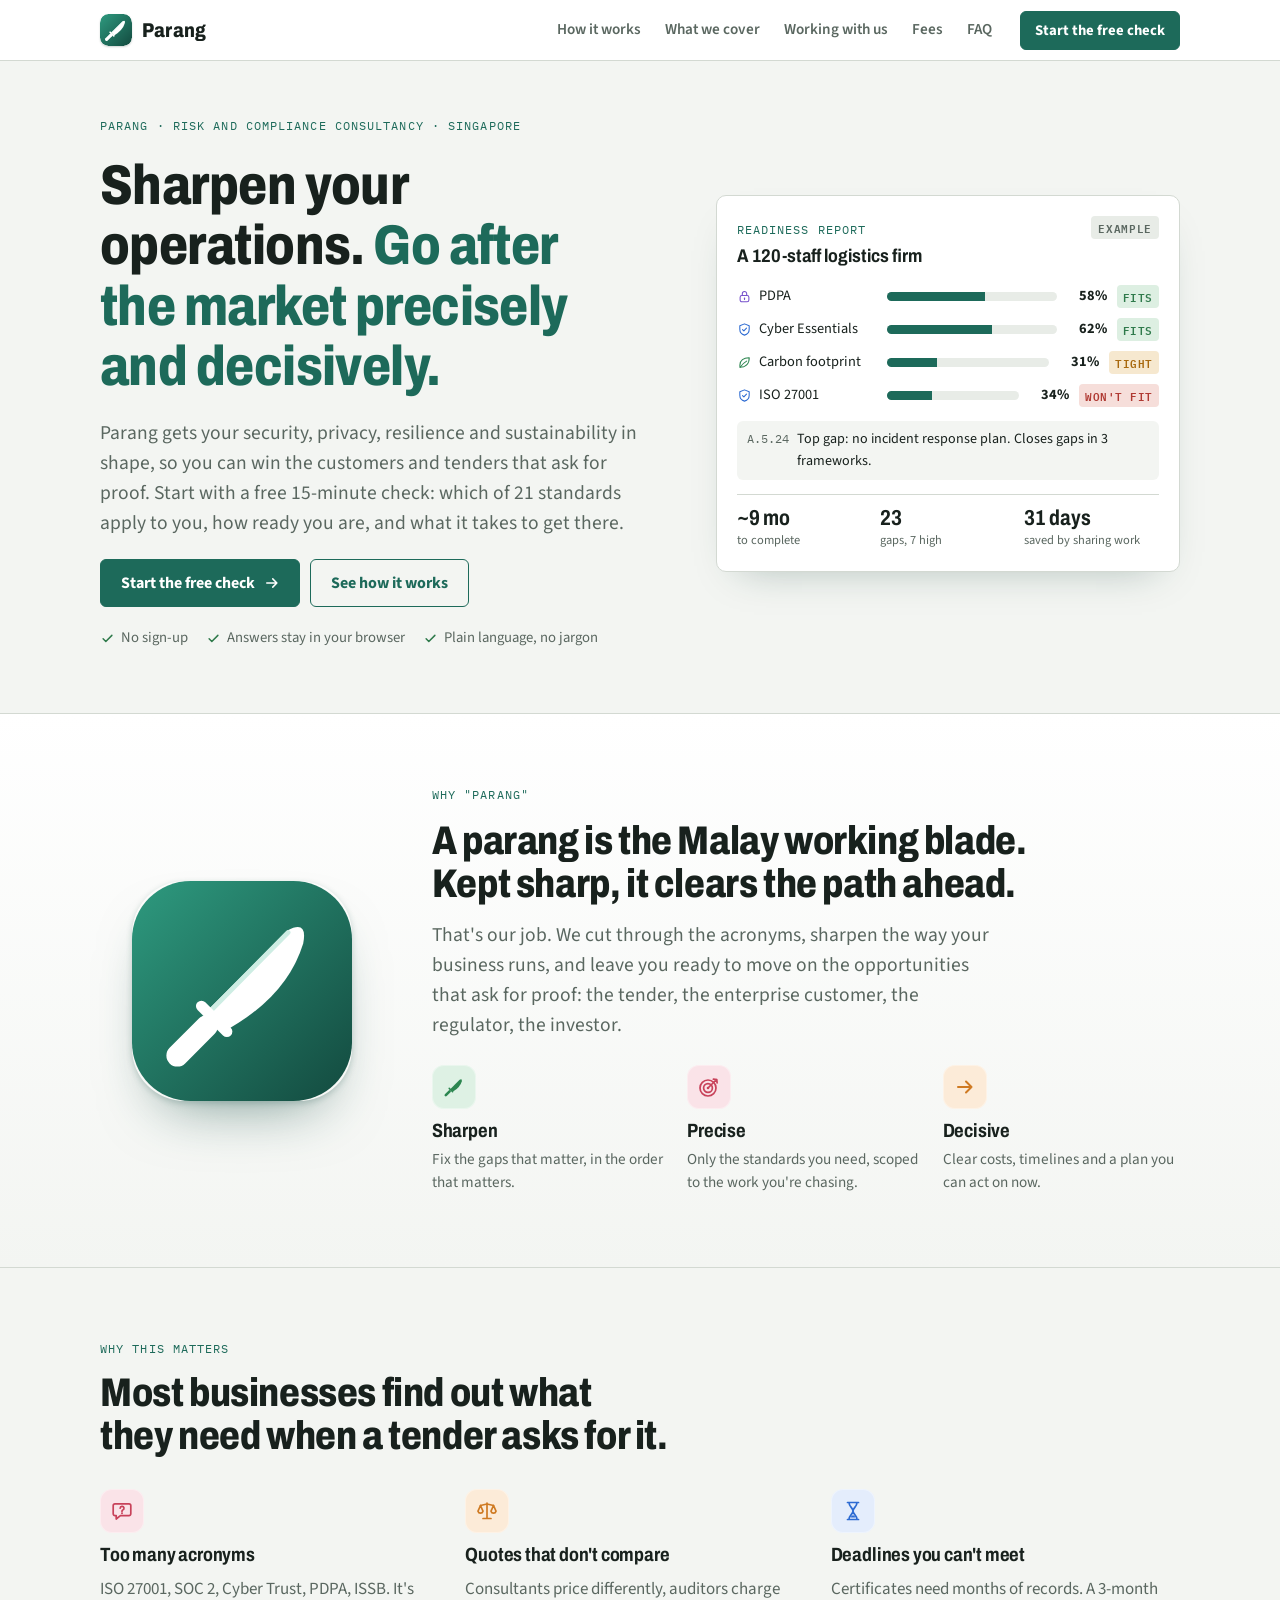
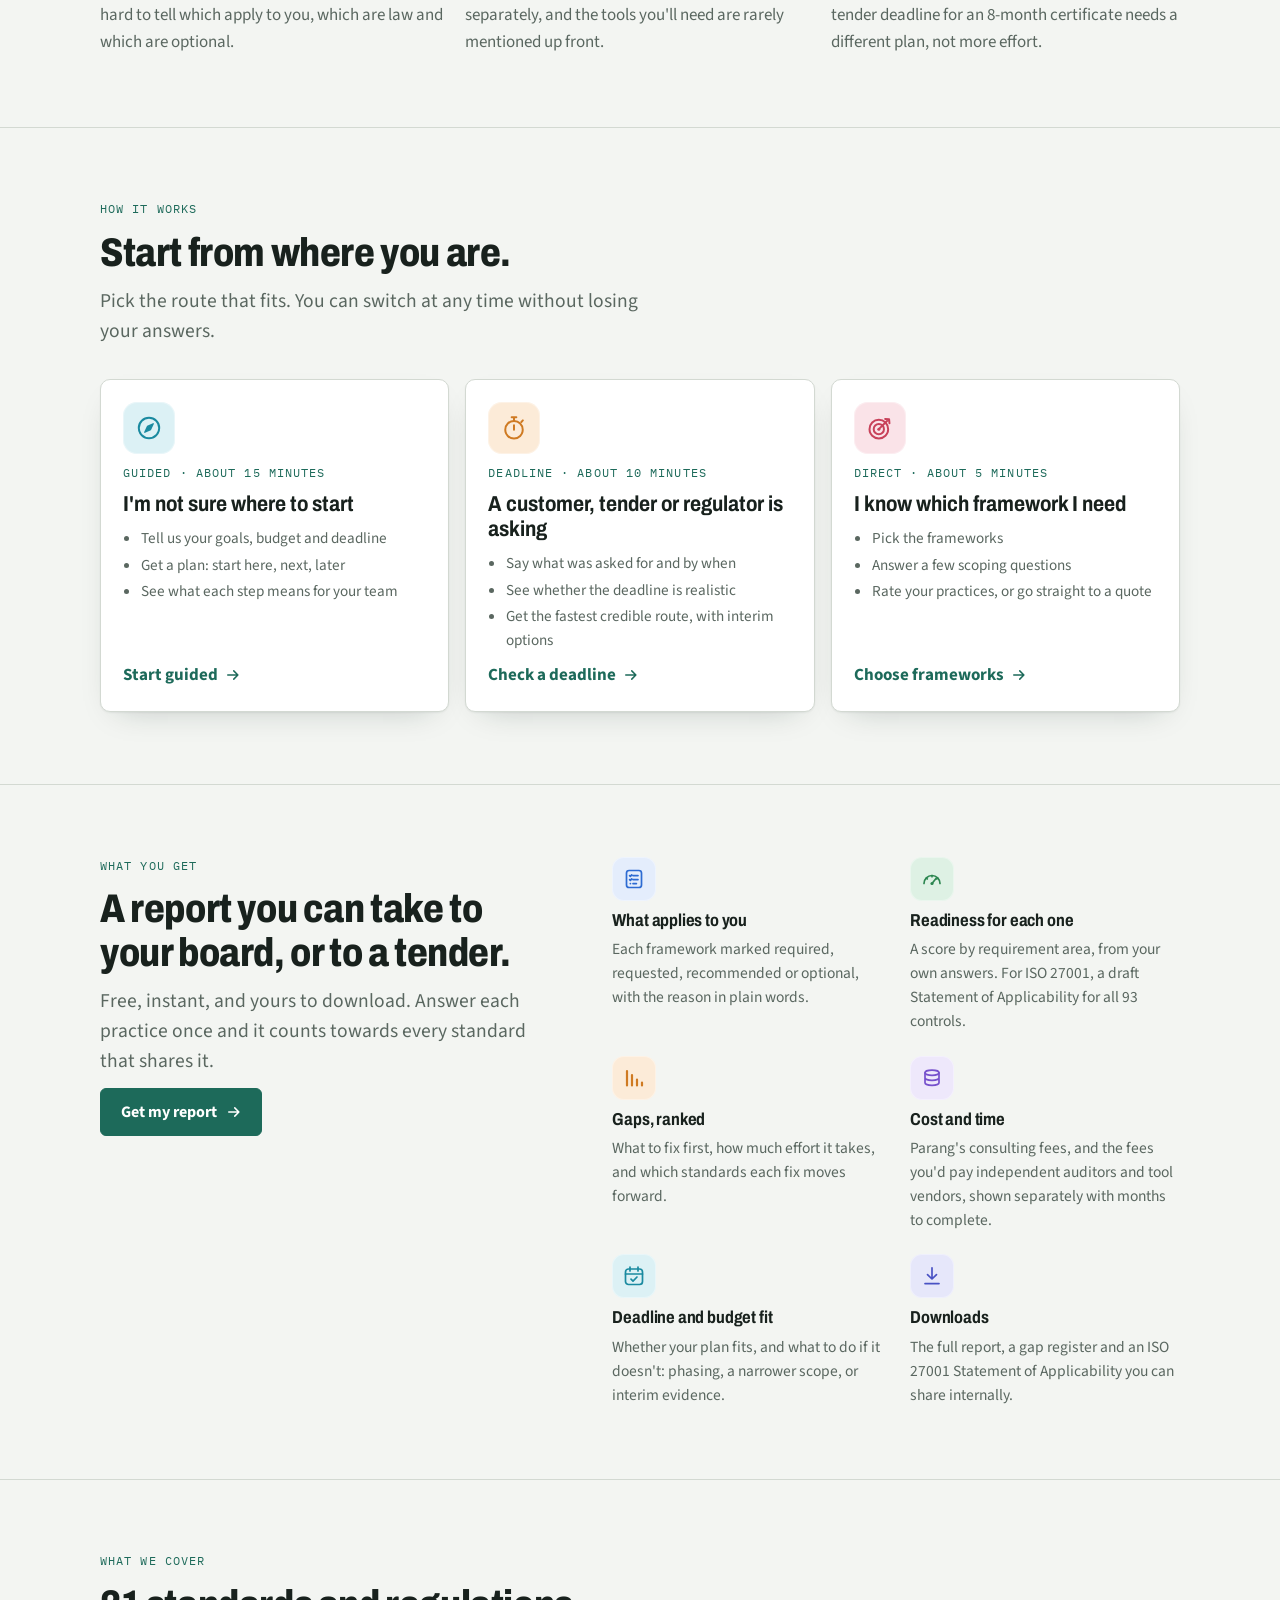
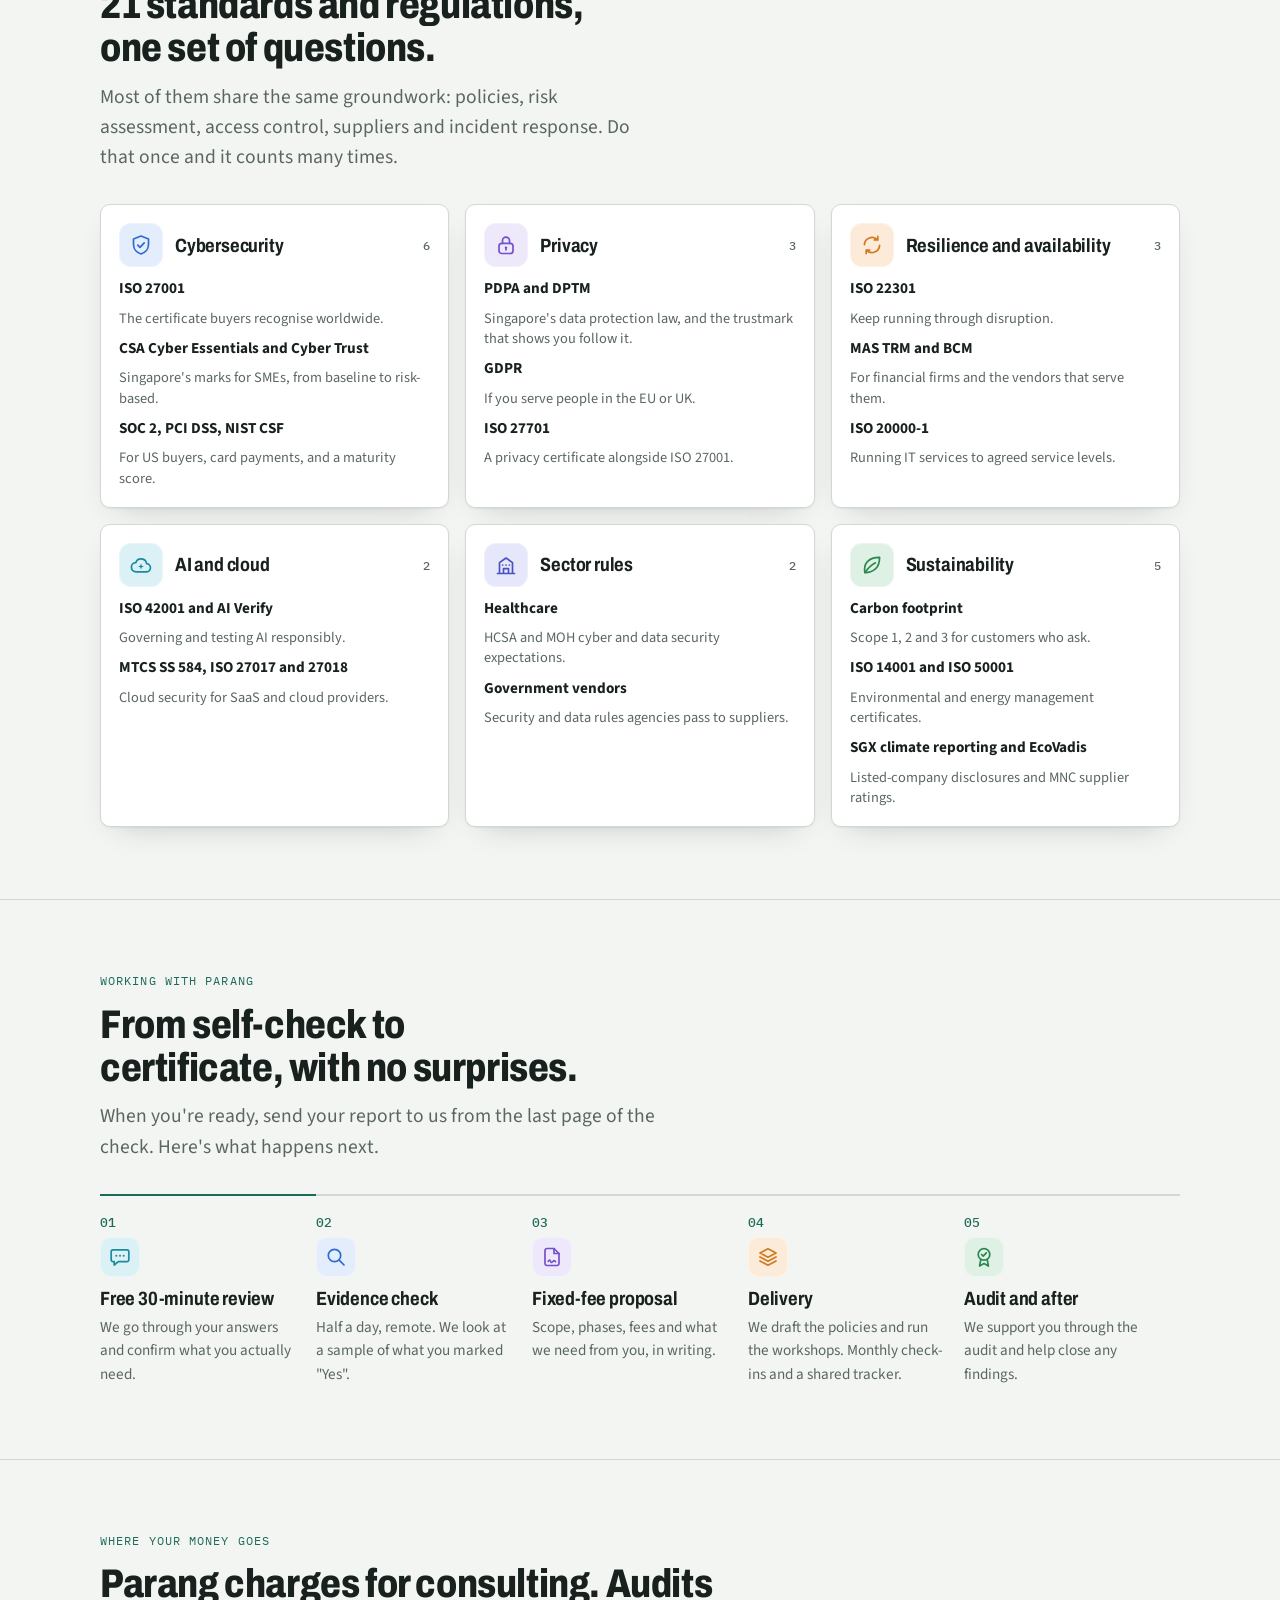
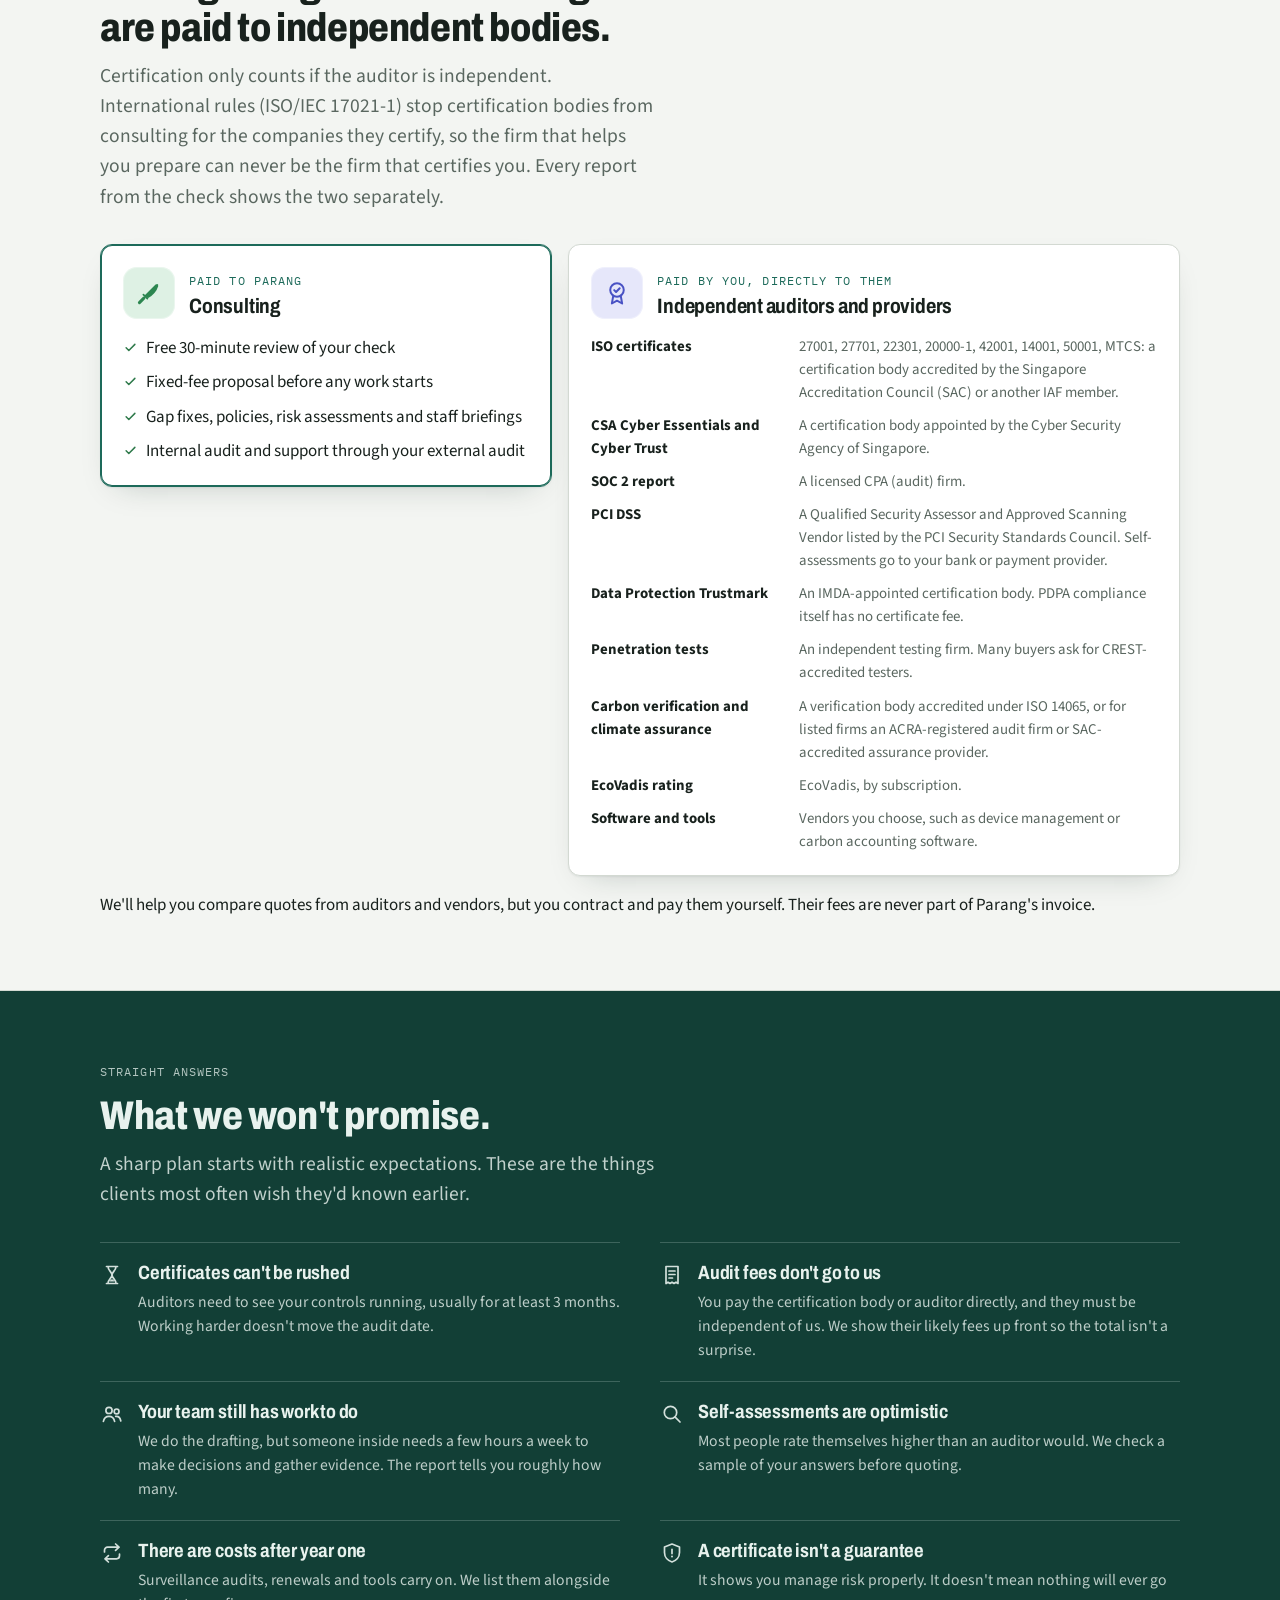
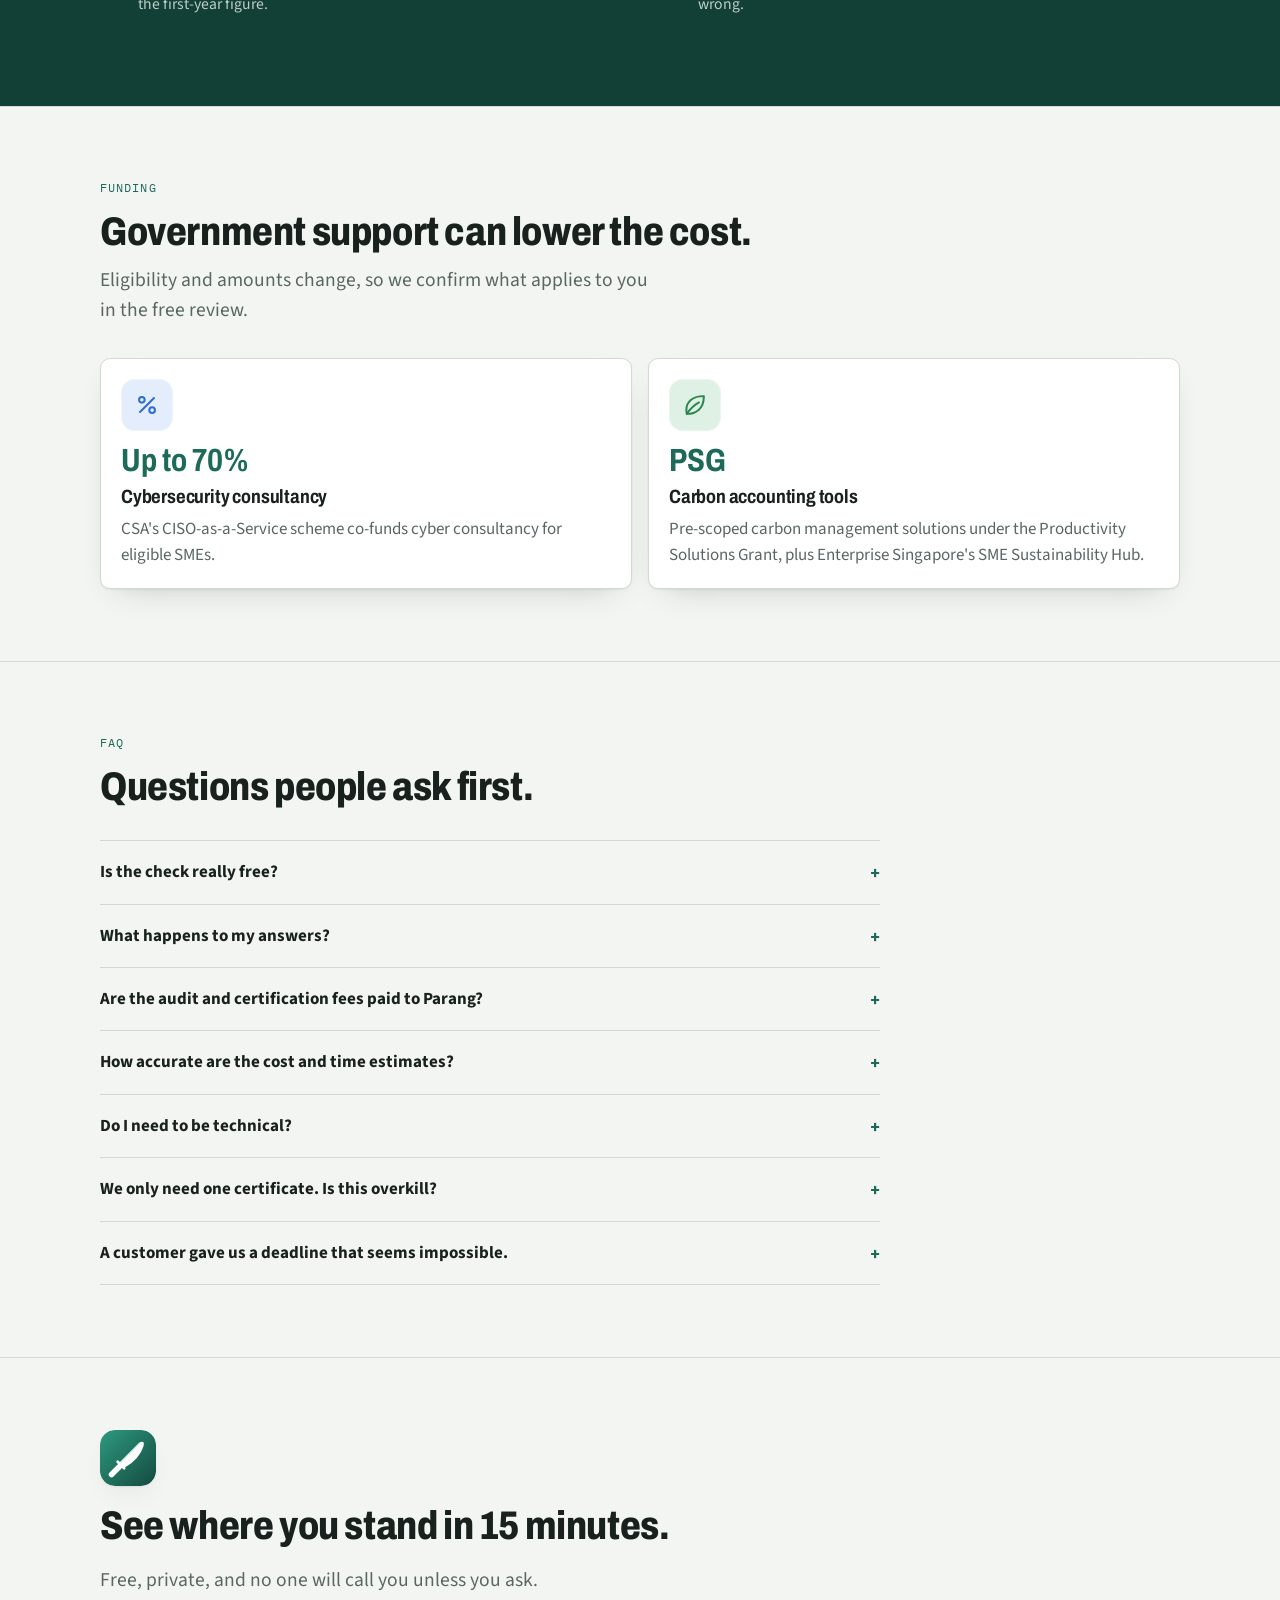
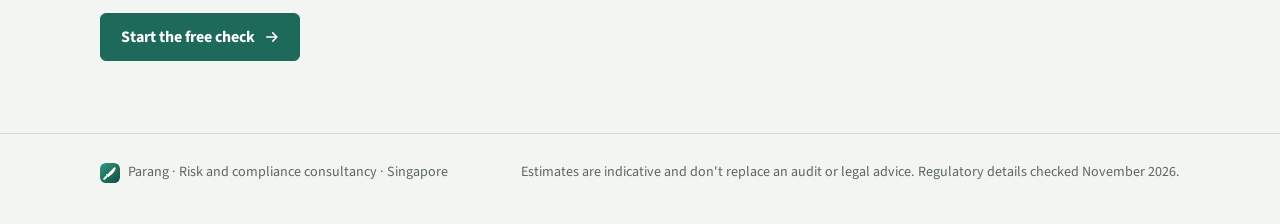
==== commit ddd686a9: "Show clearly who gets paid for each cost Only consulting is Parang's fee. Audit, certification, asse" ====
--- a/index.html
+++ b/index.html
@@ -203,6 +203,22 @@
 .trio p{color:var(--muted);font-size:.95rem}
 .endlogo{width:56px;height:56px;border-radius:15px;box-shadow:var(--shadow)}
 .fbrand{display:inline-flex;align-items:center;gap:8px}
+
+/* Where your money goes */
+.moneygrid{display:grid;grid-template-columns:minmax(0,.85fr) minmax(0,1.15fr);gap:16px;align-items:start}
+@media (max-width:900px){.moneygrid{grid-template-columns:1fr}}
+.mcard{background:var(--surface);border:1px solid var(--line);border-radius:12px;padding:22px;display:flex;flex-direction:column;gap:16px;box-shadow:var(--shadow);min-width:0}
+.mcard.us{border-color:var(--accent);box-shadow:inset 0 0 0 1px var(--accent),var(--shadow)}
+.mtop{display:flex;gap:14px;align-items:center}
+.mtop h3{font-size:1.3rem}
+.mlist{list-style:none;margin:0;padding:0;display:flex;flex-direction:column;gap:8px}
+.mlist li{display:flex;gap:8px;align-items:baseline}
+.mlist .ic{color:var(--good);position:relative;top:2px}
+.payees{margin:0;display:grid;grid-template-columns:minmax(0,190px) 1fr;gap:10px 18px;font-size:.93rem}
+.payees dt{font-weight:700}
+.payees dd{margin:0;color:var(--muted)}
+@media (max-width:560px){.payees{grid-template-columns:1fr;gap:2px}.payees dd{margin-bottom:10px}}
+.mnote{margin-top:16px}
 </style>
 </head>
 <body>
@@ -266,6 +282,7 @@
       <a class="opt" href="#how">How it works</a>
       <a class="opt" href="#cover">What we cover</a>
       <a class="opt" href="#working">Working with us</a>
+      <a class="opt" href="#fees">Fees</a>
       <a class="opt" href="#faq">FAQ</a>
     </nav>
     <a class="btn small" href="check.html">Start the free check</a>
@@ -345,7 +362,7 @@
         <div><span class="tile c-blue"><svg class="ic" aria-hidden="true"><use href="#i-checklist"/></svg></span><h3>What applies to you</h3><p>Each framework marked required, requested, recommended or optional, with the reason in plain words.</p></div>
         <div><span class="tile c-green"><svg class="ic" aria-hidden="true"><use href="#i-gauge"/></svg></span><h3>Readiness for each one</h3><p>A score by requirement area, from your own answers. For ISO 27001, a draft Statement of Applicability for all 93 controls.</p></div>
         <div><span class="tile c-orange"><svg class="ic" aria-hidden="true"><use href="#i-ranked"/></svg></span><h3>Gaps, ranked</h3><p>What to fix first, how much effort it takes, and which standards each fix moves forward.</p></div>
-        <div><span class="tile c-purple"><svg class="ic" aria-hidden="true"><use href="#i-coins"/></svg></span><h3>Cost and time</h3><p>Consulting, audit fees and tools, shown separately, with months to complete and the saving from doing them together.</p></div>
+        <div><span class="tile c-purple"><svg class="ic" aria-hidden="true"><use href="#i-coins"/></svg></span><h3>Cost and time</h3><p>Parang's consulting fees, and the fees you'd pay independent auditors and tool vendors, shown separately with months to complete.</p></div>
         <div><span class="tile c-teal"><svg class="ic" aria-hidden="true"><use href="#i-calendar"/></svg></span><h3>Deadline and budget fit</h3><p>Whether your plan fits, and what to do if it doesn't: phasing, a narrower scope, or interim evidence.</p></div>
         <div><span class="tile c-indigo"><svg class="ic" aria-hidden="true"><use href="#i-download"/></svg></span><h3>Downloads</h3><p>The full report, a gap register and an ISO 27001 Statement of Applicability you can share internally.</p></div>
       </div>
@@ -379,12 +396,44 @@
     </div>
   </section>
 
+  <section class="s money" id="fees" aria-labelledby="fees-h">
+    <div class="wrap">
+      <div class="shead"><span class="eyebrow">Where your money goes</span><h2 id="fees-h">Parang charges for consulting. Audits are paid to independent bodies.</h2><p class="lede">Certification only counts if the auditor is independent. International rules (ISO/IEC 17021-1) stop certification bodies from consulting for the companies they certify, so the firm that helps you prepare can never be the firm that certifies you. Every report from the check shows the two separately.</p></div>
+      <div class="moneygrid">
+        <div class="mcard us">
+          <div class="mtop"><span class="tile lg c-green"><svg class="ic" aria-hidden="true"><use href="#i-blade"/></svg></span><div><span class="eyebrow">Paid to Parang</span><h3>Consulting</h3></div></div>
+          <ul class="mlist">
+            <li><svg class="ic xs" aria-hidden="true"><use href="#i-check"/></svg>Free 30-minute review of your check</li>
+            <li><svg class="ic xs" aria-hidden="true"><use href="#i-check"/></svg>Fixed-fee proposal before any work starts</li>
+            <li><svg class="ic xs" aria-hidden="true"><use href="#i-check"/></svg>Gap fixes, policies, risk assessments and staff briefings</li>
+            <li><svg class="ic xs" aria-hidden="true"><use href="#i-check"/></svg>Internal audit and support through your external audit</li>
+          </ul>
+        </div>
+        <div class="mcard them">
+          <div class="mtop"><span class="tile lg c-indigo"><svg class="ic" aria-hidden="true"><use href="#i-seal"/></svg></span><div><span class="eyebrow">Paid by you, directly to them</span><h3>Independent auditors and providers</h3></div></div>
+          <dl class="payees">
+            <dt>ISO certificates</dt><dd>27001, 27701, 22301, 20000-1, 42001, 14001, 50001, MTCS: a certification body accredited by the Singapore Accreditation Council (SAC) or another IAF member.</dd>
+            <dt>CSA Cyber Essentials and Cyber Trust</dt><dd>A certification body appointed by the Cyber Security Agency of Singapore.</dd>
+            <dt>SOC 2 report</dt><dd>A licensed CPA (audit) firm.</dd>
+            <dt>PCI DSS</dt><dd>A Qualified Security Assessor and Approved Scanning Vendor listed by the PCI Security Standards Council. Self-assessments go to your bank or payment provider.</dd>
+            <dt>Data Protection Trustmark</dt><dd>An IMDA-appointed certification body. PDPA compliance itself has no certificate fee.</dd>
+            <dt>Penetration tests</dt><dd>An independent testing firm. Many buyers ask for CREST-accredited testers.</dd>
+            <dt>Carbon verification and climate assurance</dt><dd>A verification body accredited under ISO 14065, or for listed firms an ACRA-registered audit firm or SAC-accredited assurance provider.</dd>
+            <dt>EcoVadis rating</dt><dd>EcoVadis, by subscription.</dd>
+            <dt>Software and tools</dt><dd>Vendors you choose, such as device management or carbon accounting software.</dd>
+          </dl>
+        </div>
+      </div>
+      <p class="meta mnote">We'll help you compare quotes from auditors and vendors, but you contract and pay them yourself. Their fees are never part of Parang's invoice.</p>
+    </div>
+  </section>
+
   <section class="s honest" aria-labelledby="honest-h">
     <div class="wrap">
       <div class="shead"><span class="eyebrow">Straight answers</span><h2 id="honest-h">What we won't promise.</h2><p class="lede">A sharp plan starts with realistic expectations. These are the things clients most often wish they'd known earlier.</p></div>
       <div class="truths">
         <div><svg class="ic" aria-hidden="true"><use href="#i-hourglass"/></svg><span><h3>Certificates can't be rushed</h3><p>Auditors need to see your controls running, usually for at least 3 months. Working harder doesn't move the audit date.</p></span></div>
-        <div><svg class="ic" aria-hidden="true"><use href="#i-receipt"/></svg><span><h3>Audit fees are separate</h3><p>You pay the certification body or auditor directly. We show their fees up front so the total isn't a surprise.</p></span></div>
+        <div><svg class="ic" aria-hidden="true"><use href="#i-receipt"/></svg><span><h3>Audit fees don't go to us</h3><p>You pay the certification body or auditor directly, and they must be independent of us. We show their likely fees up front so the total isn't a surprise.</p></span></div>
         <div><svg class="ic" aria-hidden="true"><use href="#i-people"/></svg><span><h3>Your team still has work to do</h3><p>We do the drafting, but someone inside needs a few hours a week to make decisions and gather evidence. The report tells you roughly how many.</p></span></div>
         <div><svg class="ic" aria-hidden="true"><use href="#i-search"/></svg><span><h3>Self-assessments are optimistic</h3><p>Most people rate themselves higher than an auditor would. We check a sample of your answers before quoting.</p></span></div>
         <div><svg class="ic" aria-hidden="true"><use href="#i-repeat"/></svg><span><h3>There are costs after year one</h3><p>Surveillance audits, renewals and tools carry on. We list them alongside the first-year figure.</p></span></div>
@@ -409,6 +458,7 @@
       <div class="faq">
         <details><summary>Is the check really free?</summary><p>Yes. The check, the report and the downloads are free, with no sign-up. You only talk to us if you choose to send your report.</p></details>
         <details><summary>What happens to my answers?</summary><p>They're saved in your own browser on this device. Nothing is sent to us unless you fill in the contact form and choose to send it.</p></details>
+        <details><summary>Are the audit and certification fees paid to Parang?</summary><p>No. Parang only charges for consulting. Certification bodies, audit firms, assessors, rating providers and tool vendors are independent of us, and you pay them directly. Each report shows Parang's fees and third-party fees on separate lines.</p></details>
         <details><summary>How accurate are the cost and time estimates?</summary><p>They're indicative, based on your company size and how ready you say you are. We confirm scope and give a fixed fee after the free review and evidence check.</p></details>
         <details><summary>Do I need to be technical?</summary><p>No. The questions are in plain language. If you're not sure, answer "Partly" and we'll check it together.</p></details>
         <details><summary>We only need one certificate. Is this overkill?</summary><p>Use the Direct route: pick the one you need, answer a few scoping questions, and skip straight to a quote if you like.</p></details>
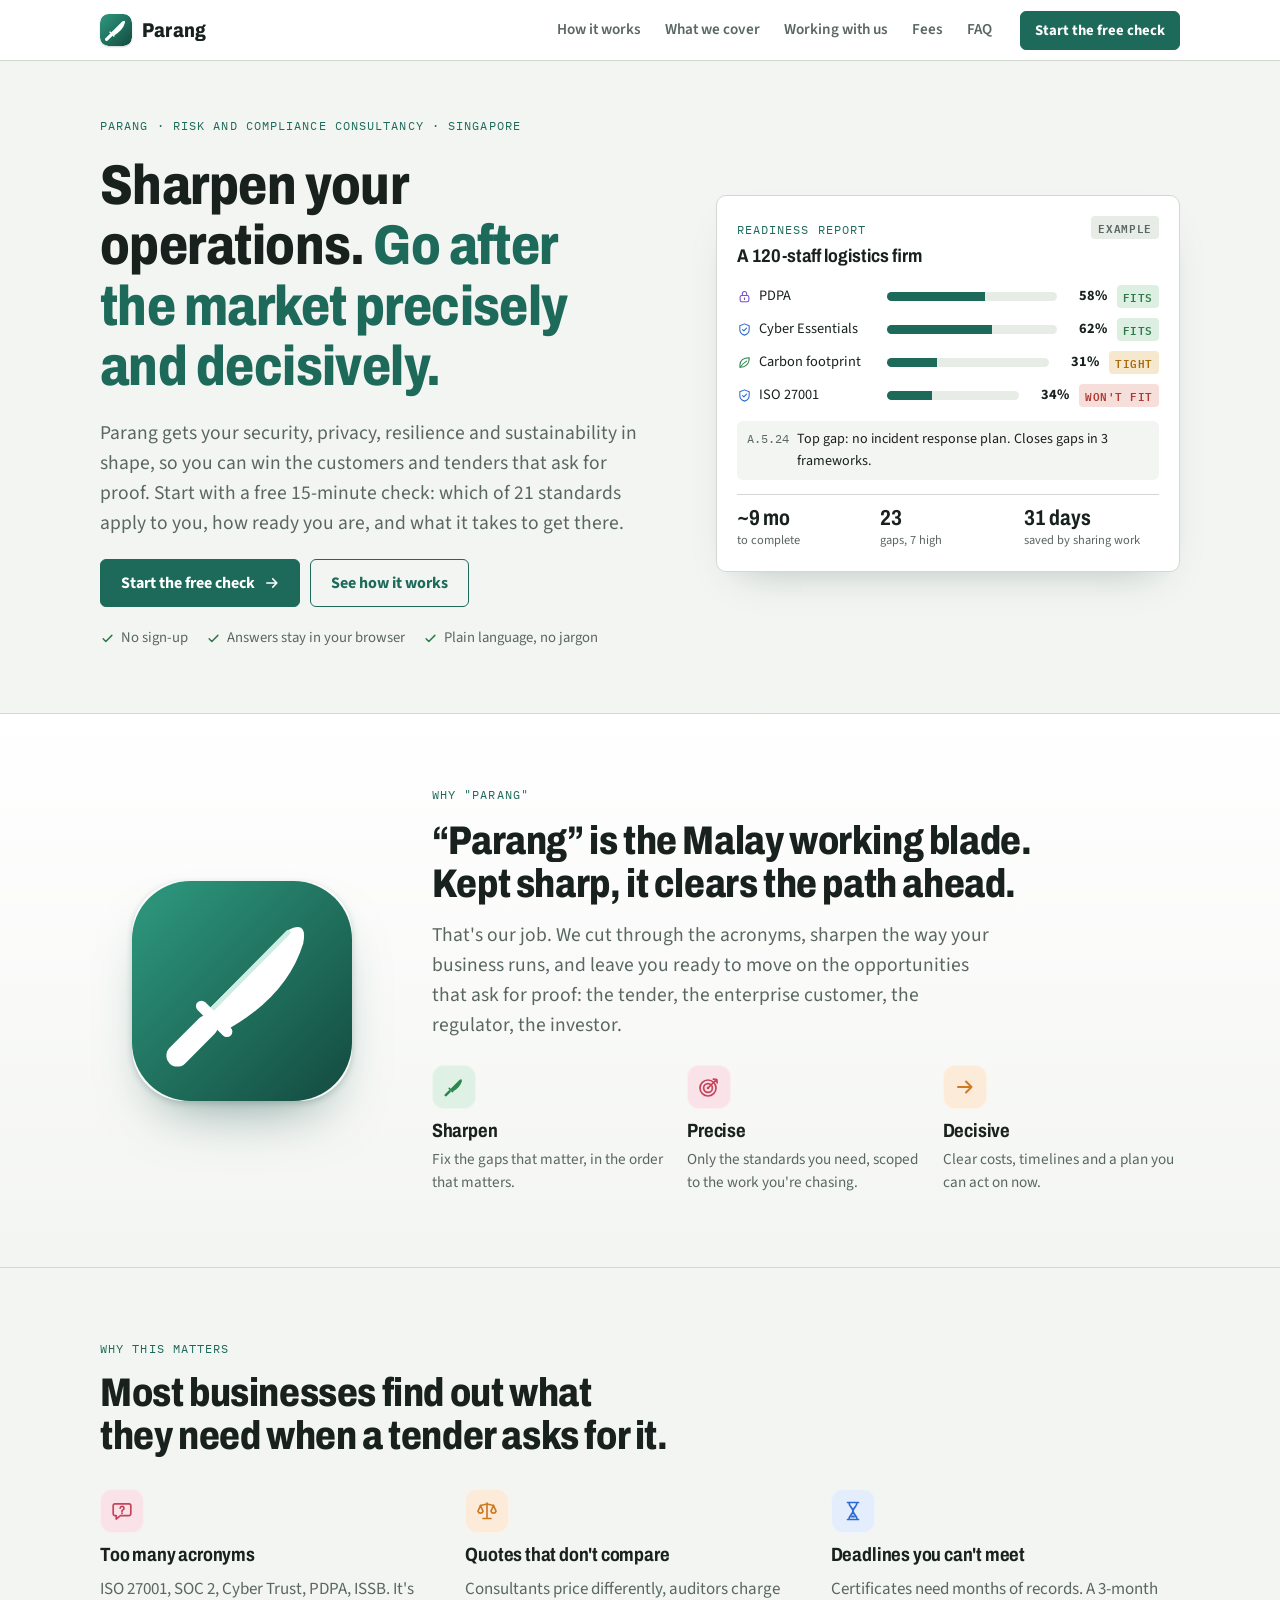
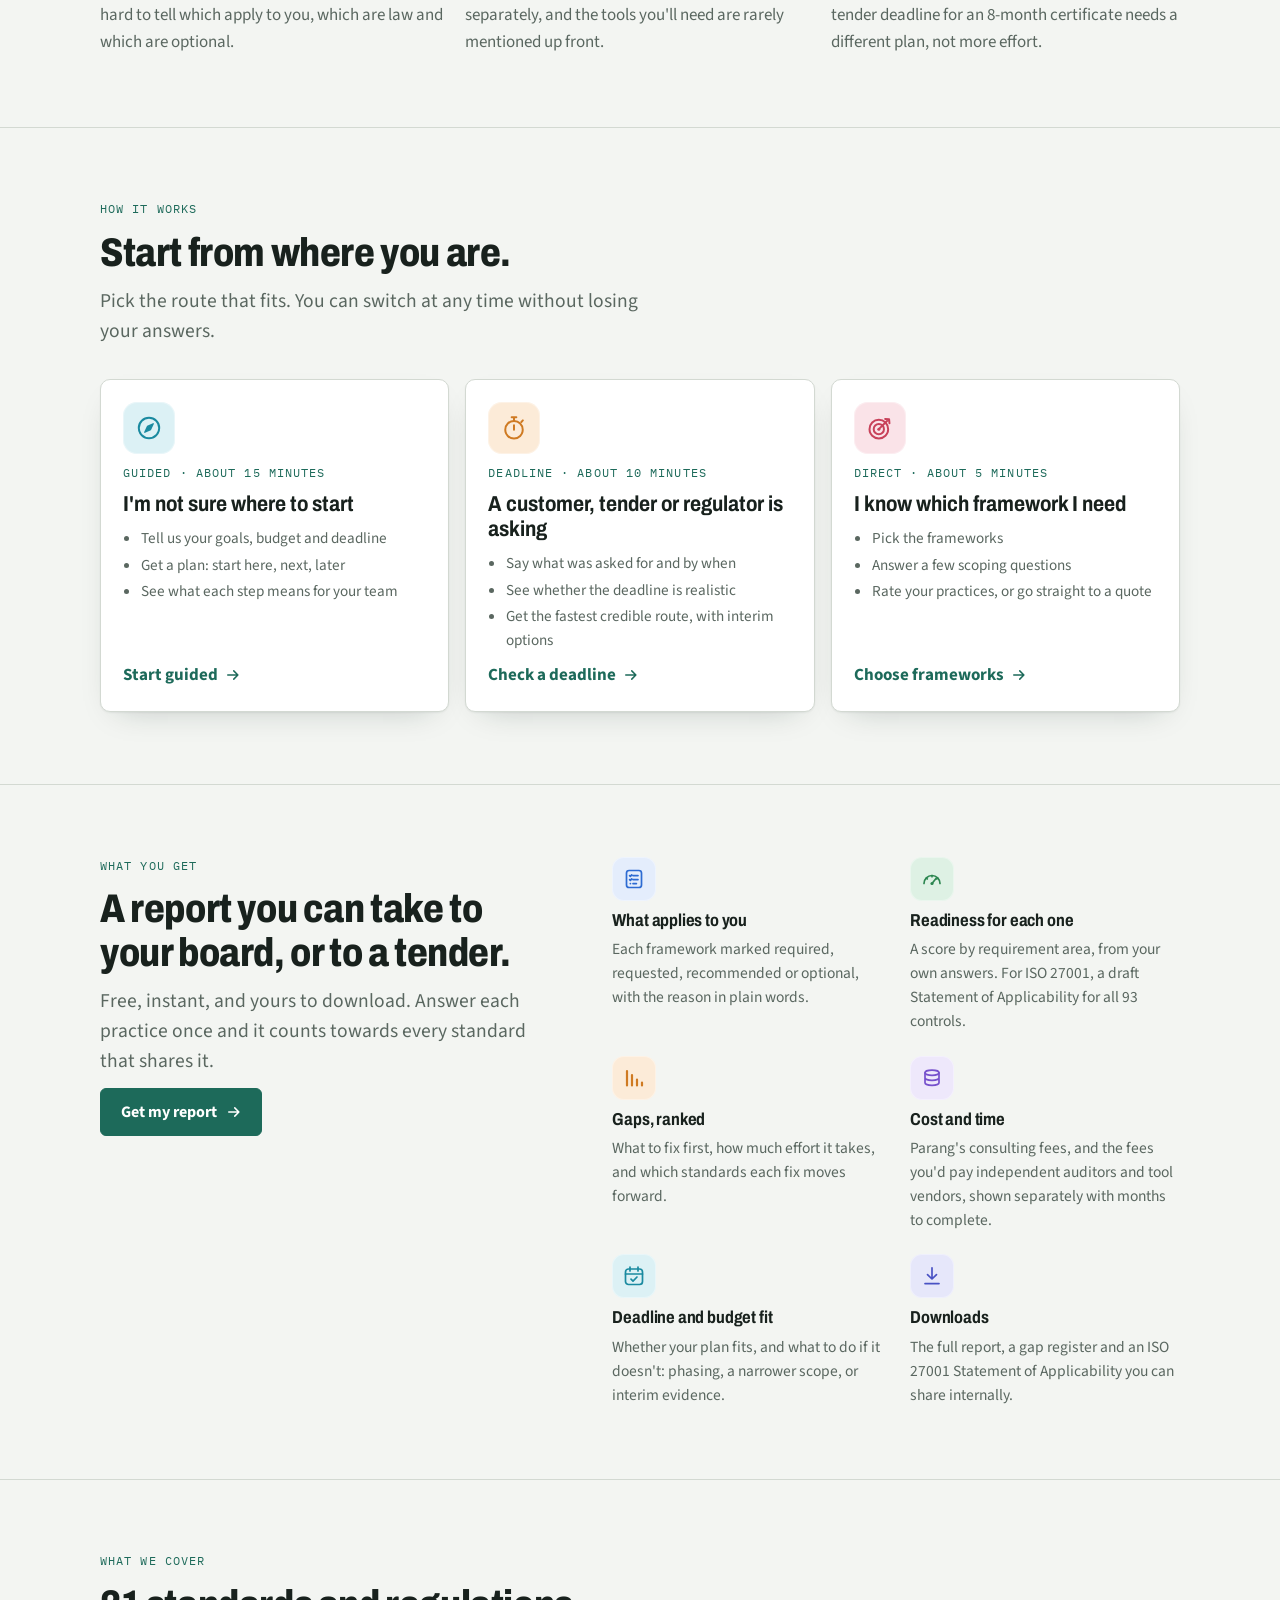
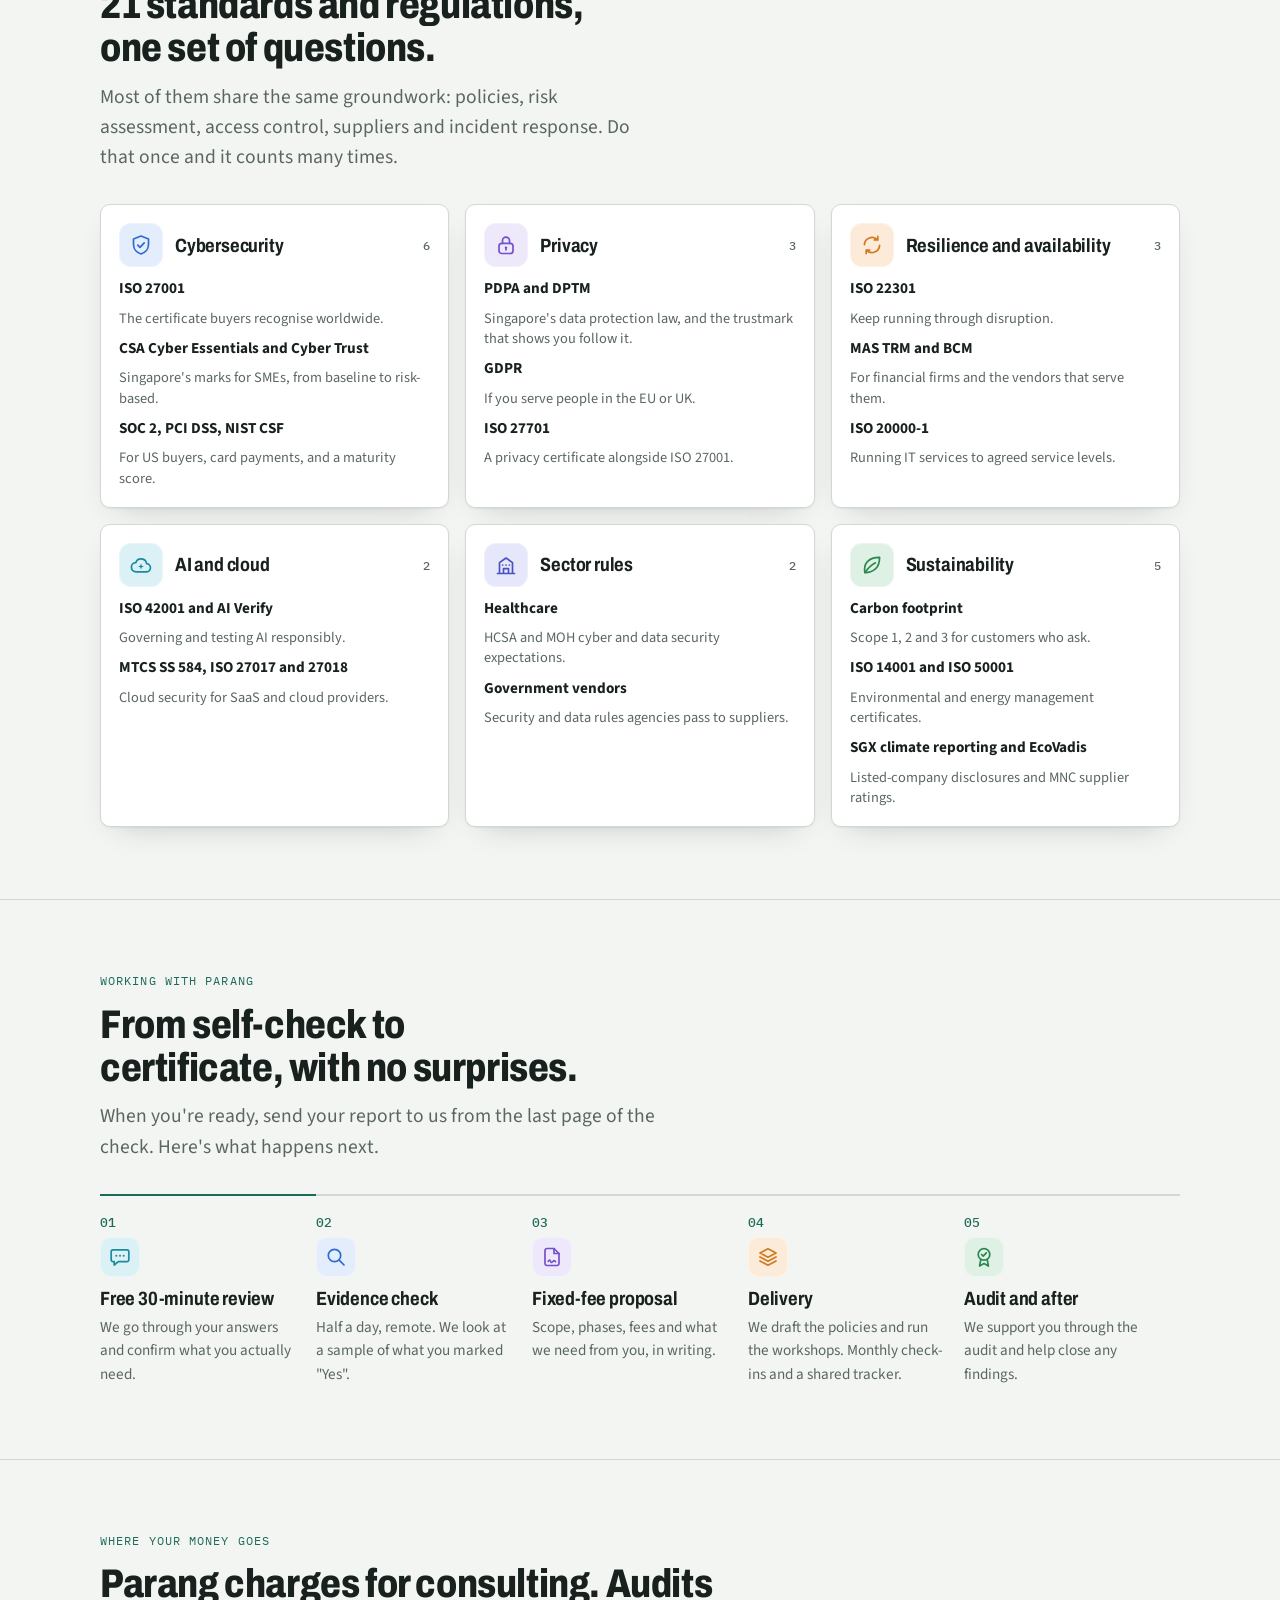
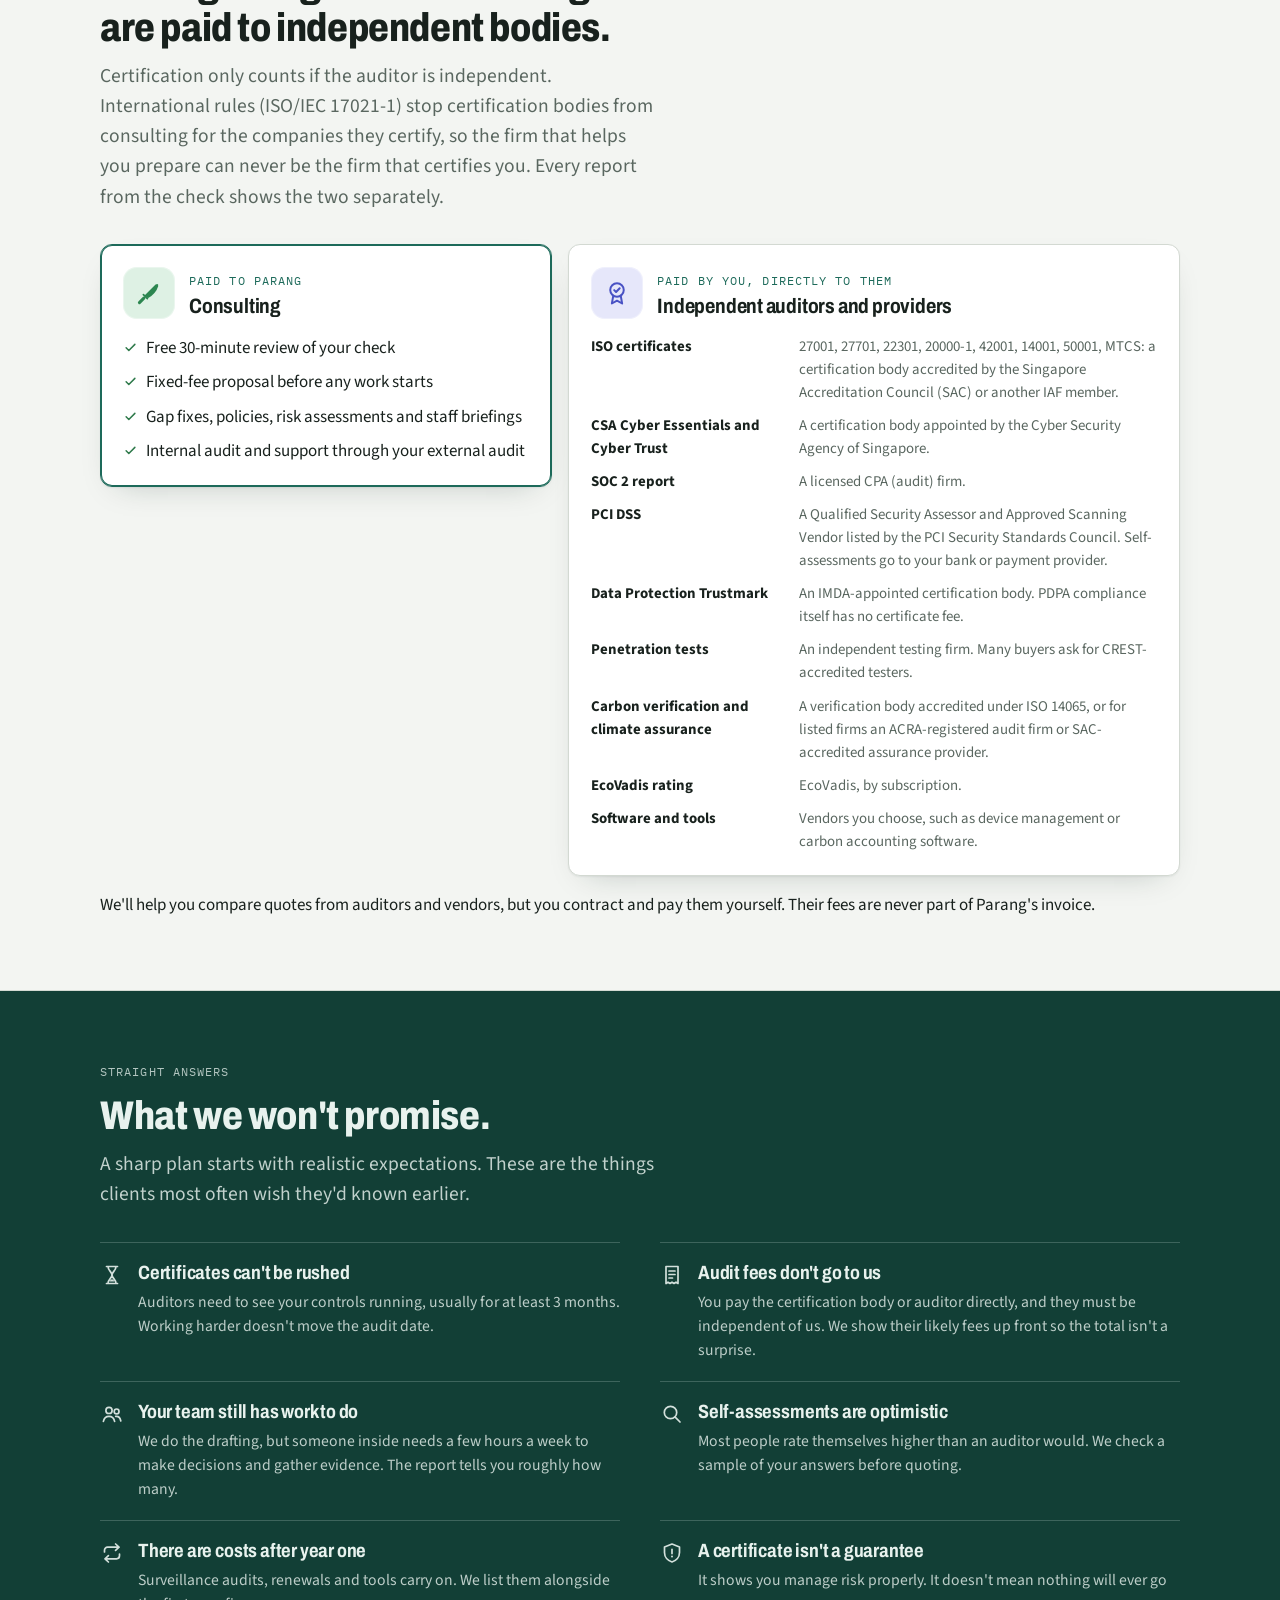
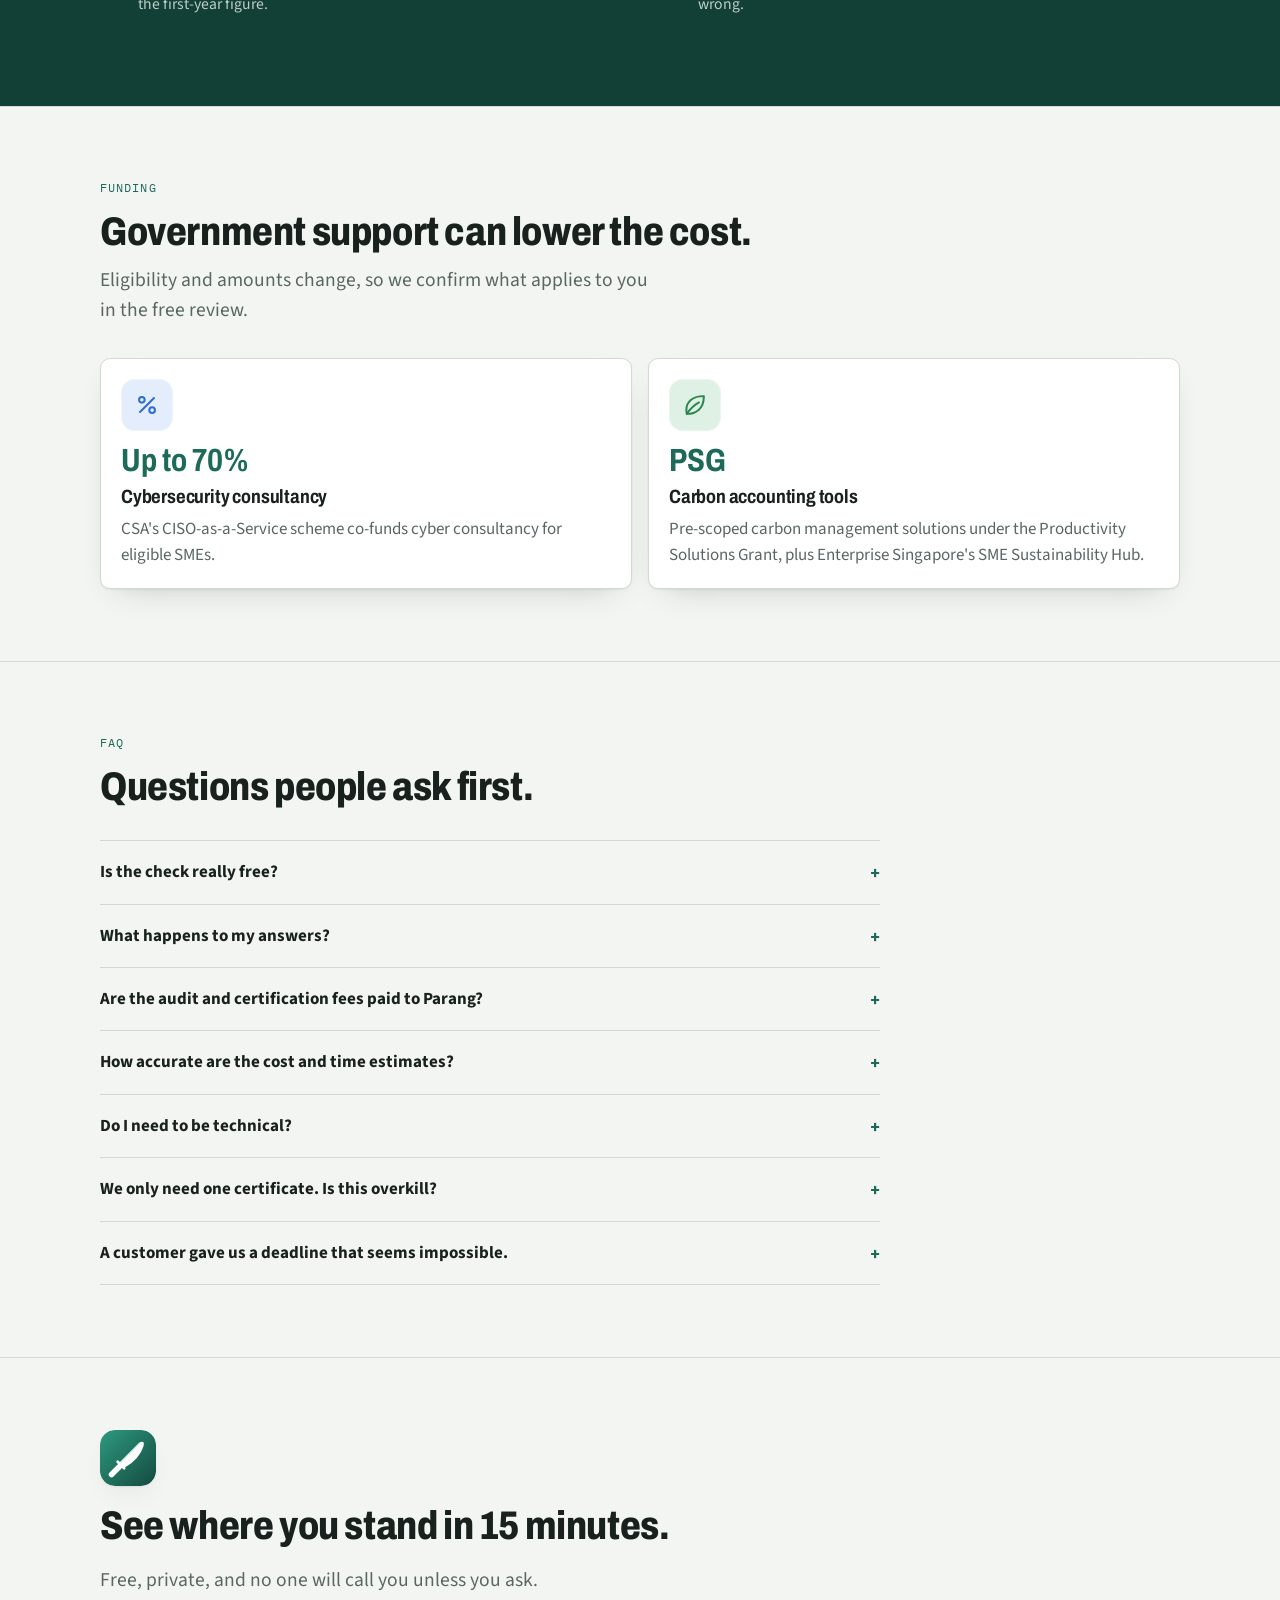
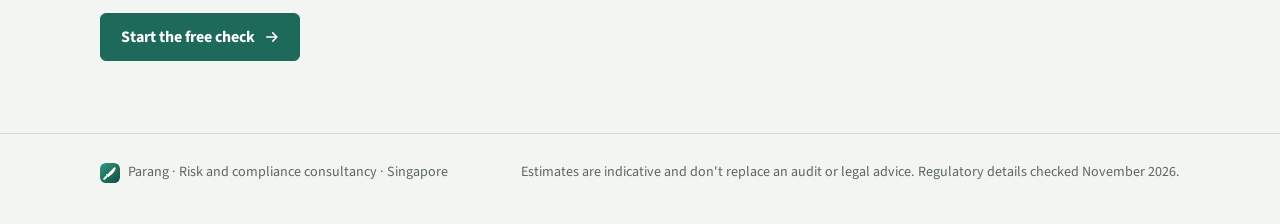
==== commit 94264004: "Front page: quote the name Parang in the Why Parang headline Co-Authored-By: Claude Opus 5.5 <norepl" ====
--- a/index.html
+++ b/index.html
@@ -322,7 +322,7 @@
       <div class="bladeart" aria-hidden="true"><svg viewBox="0 0 32 32"><use href="#i-logo"/></svg></div>
       <div class="whycopy">
         <span class="eyebrow">Why "Parang"</span>
-        <h2 id="why-h">A parang is the Malay working blade. Kept sharp, it clears the path ahead.</h2>
+        <h2 id="why-h">“Parang” is the Malay working blade. Kept sharp, it clears the path ahead.</h2>
         <p class="lede">That's our job. We cut through the acronyms, sharpen the way your business runs, and leave you ready to move on the opportunities that ask for proof: the tender, the enterprise customer, the regulator, the investor.</p>
         <div class="trio">
           <div><span class="tile c-green"><svg class="ic" aria-hidden="true"><use href="#i-blade"/></svg></span><h3>Sharpen</h3><p>Fix the gaps that matter, in the order that matters.</p></div>
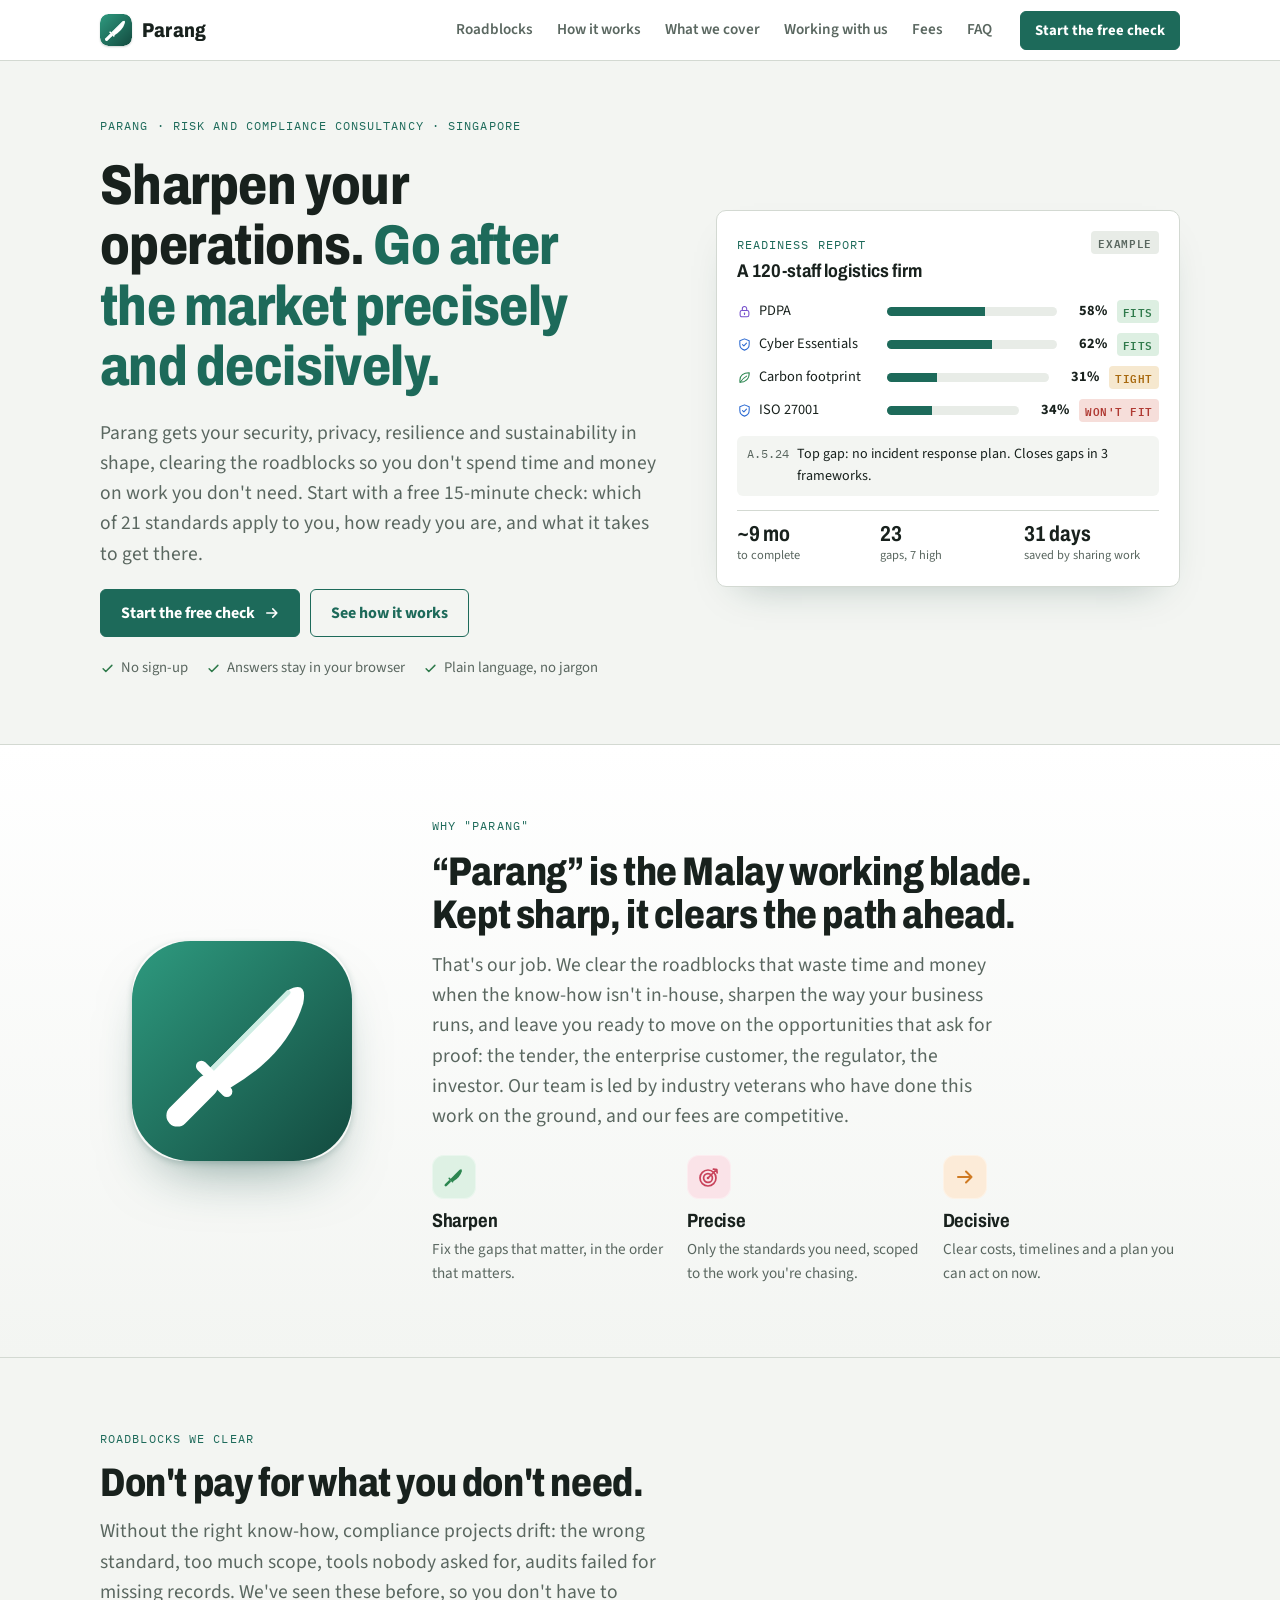
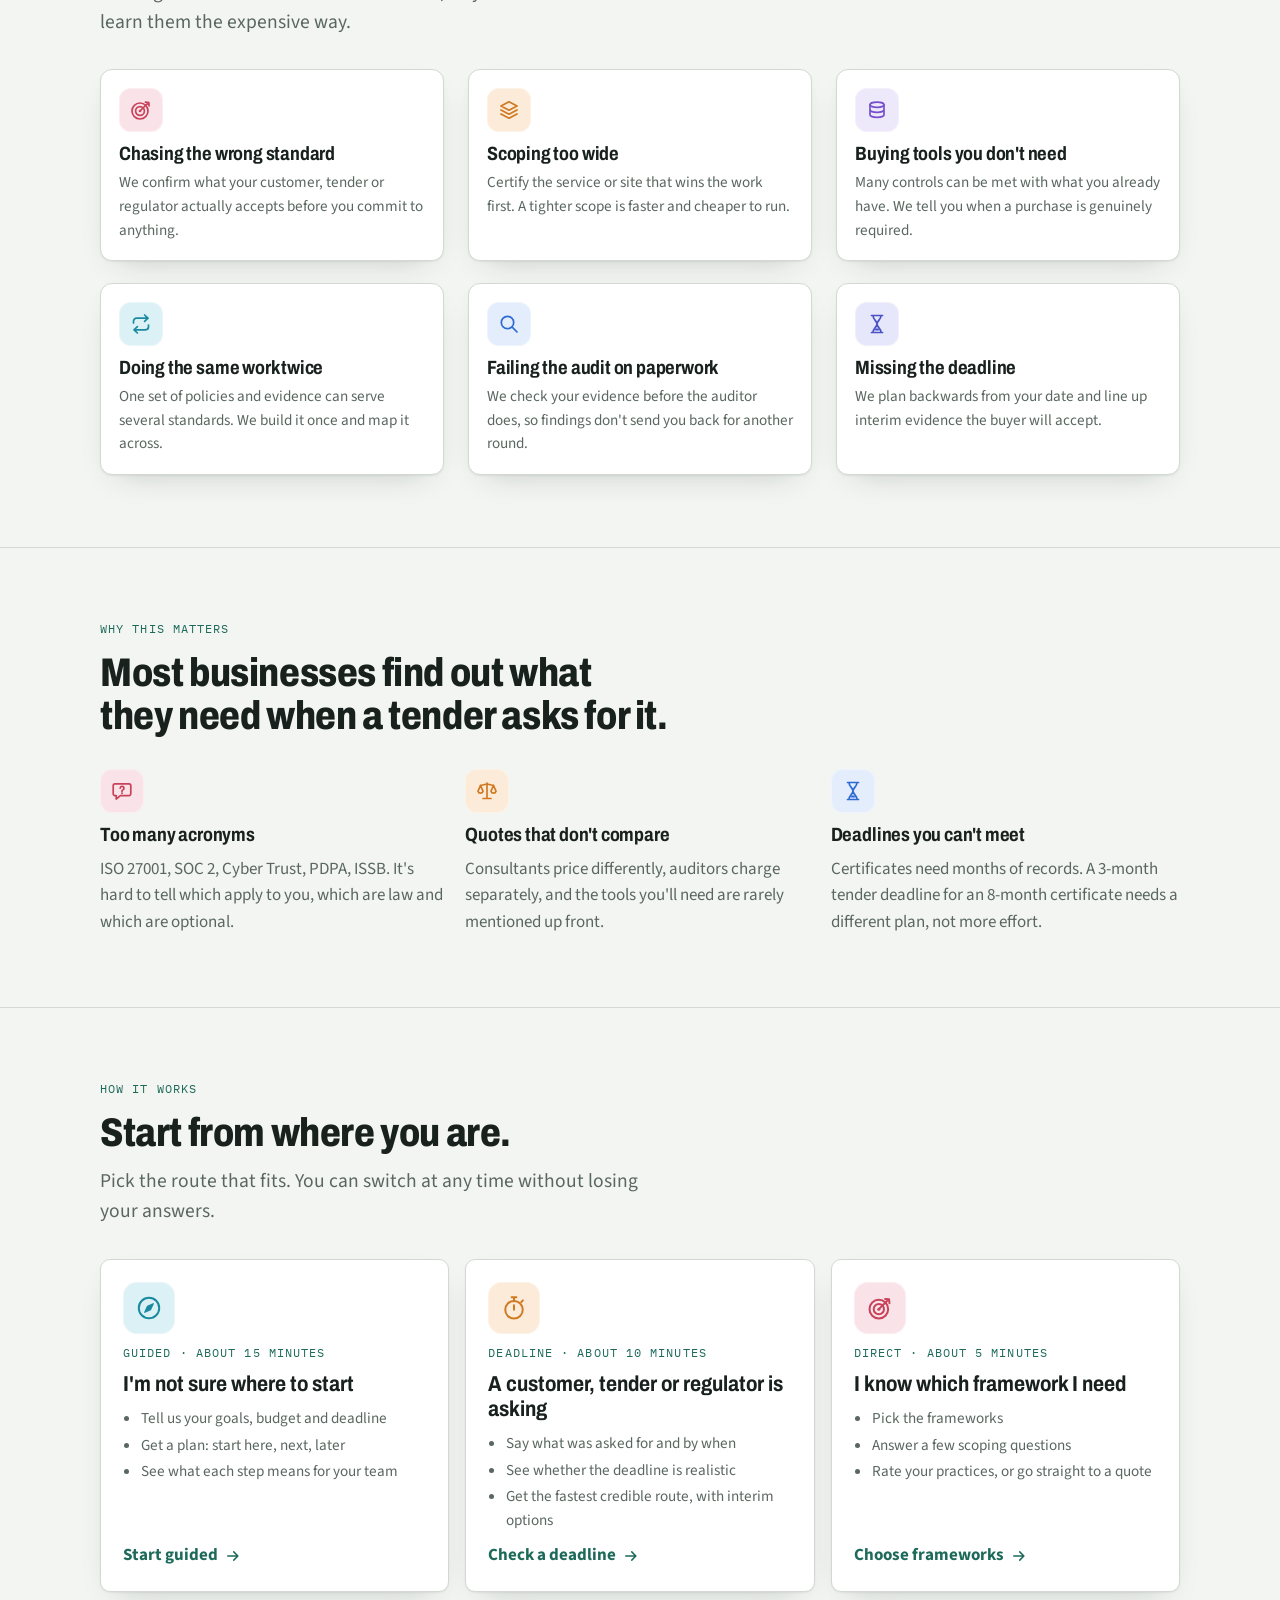
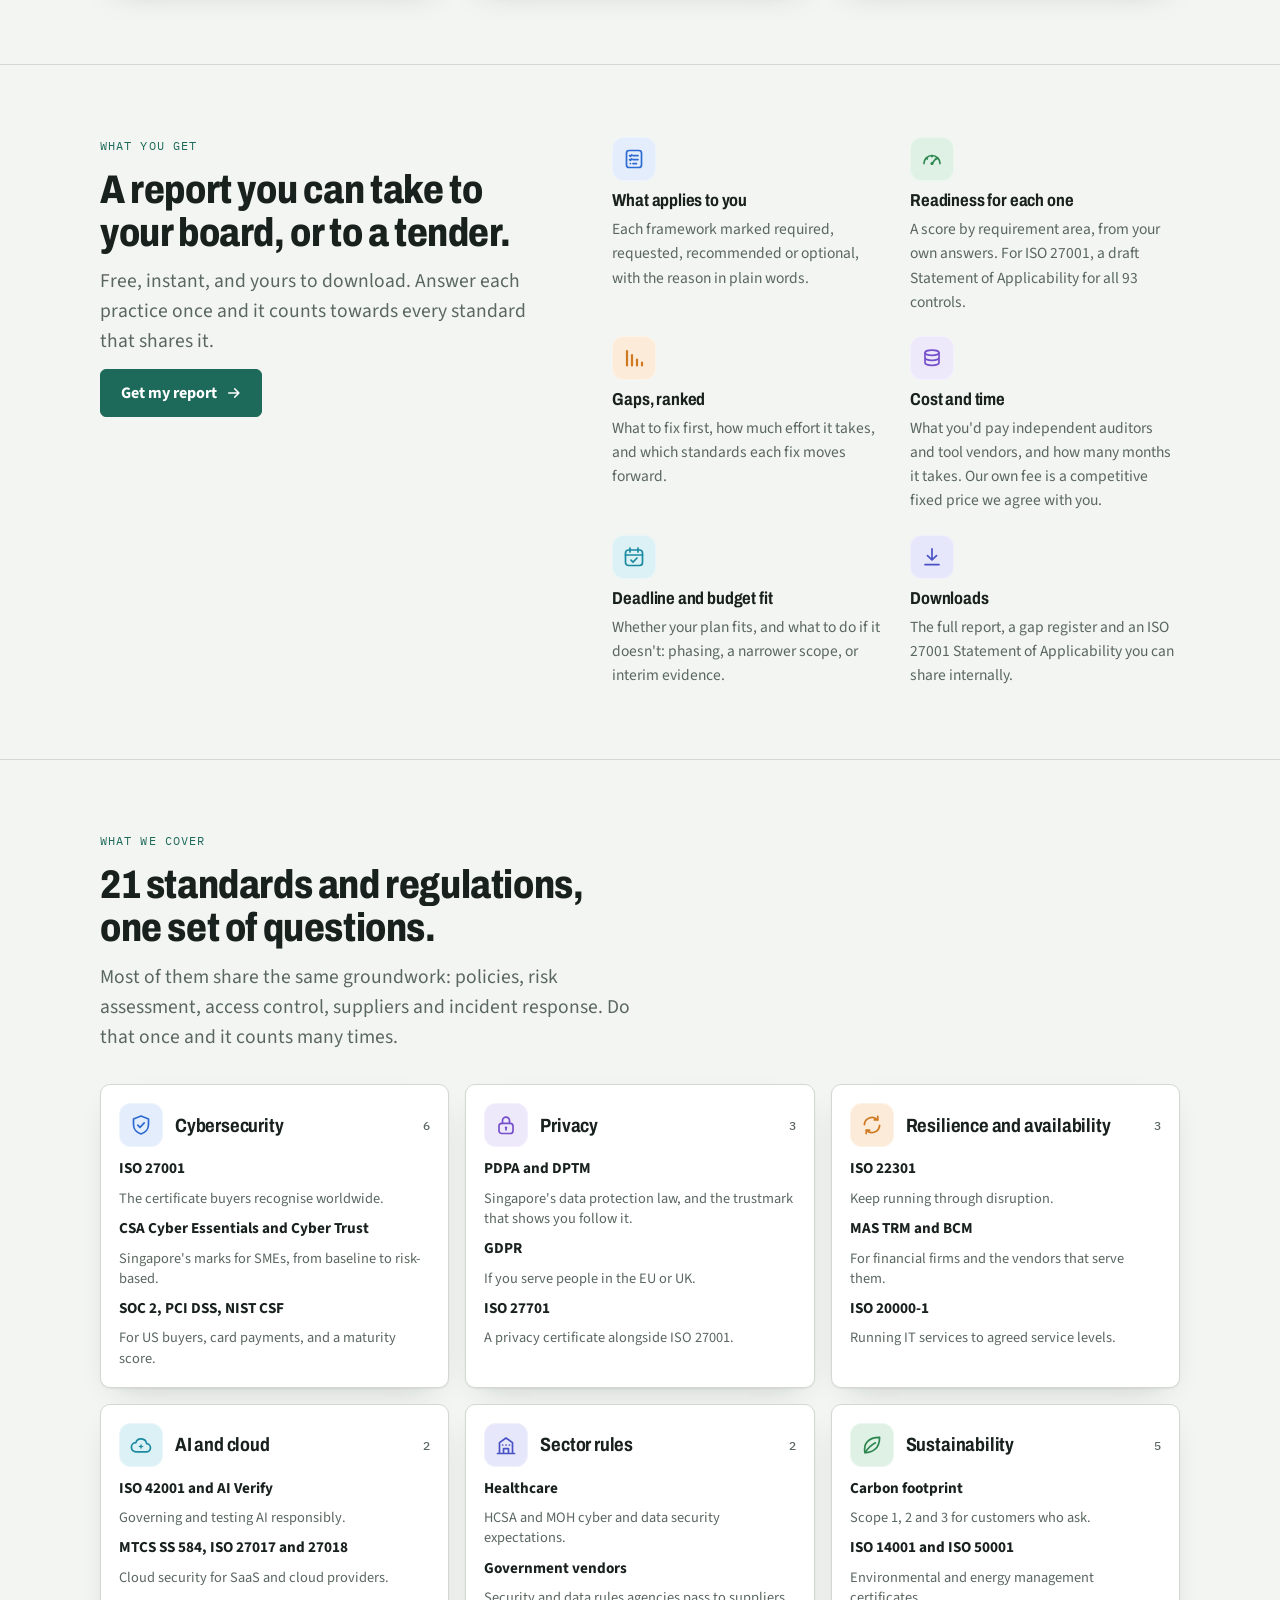
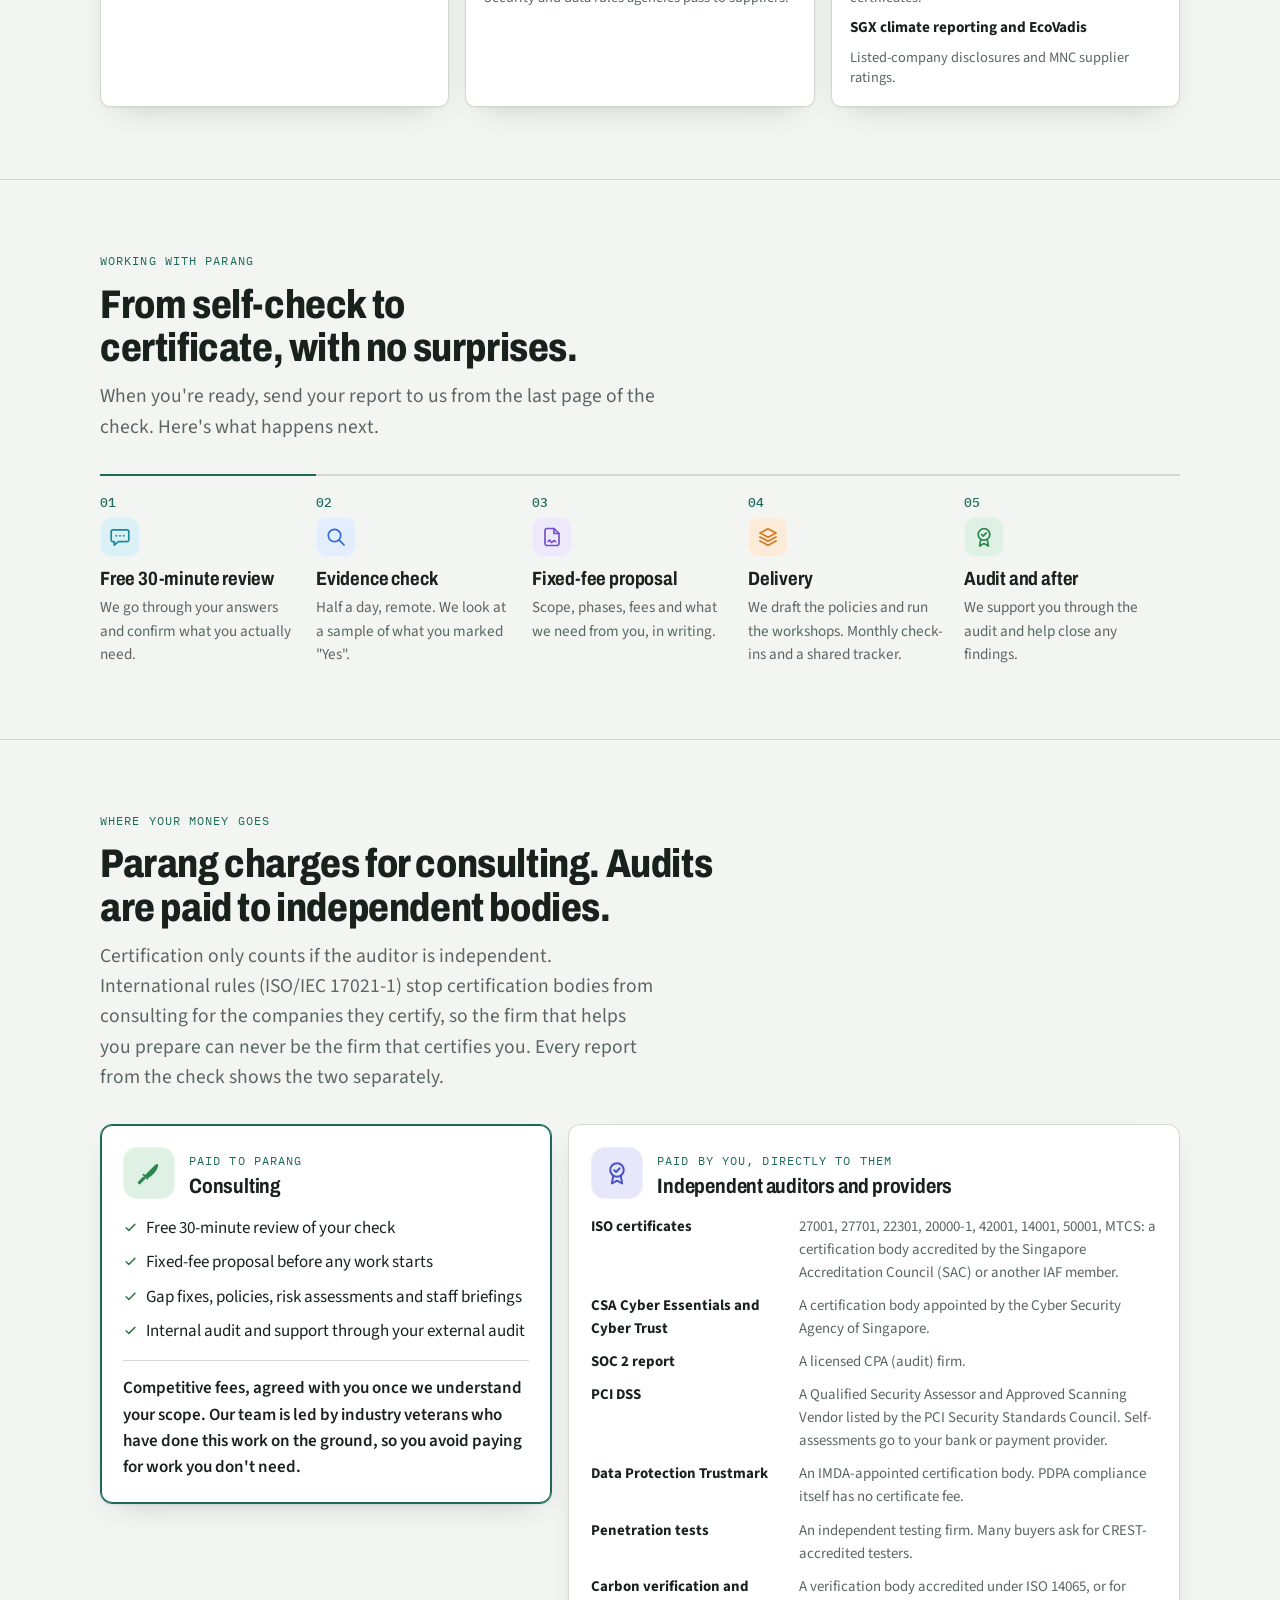
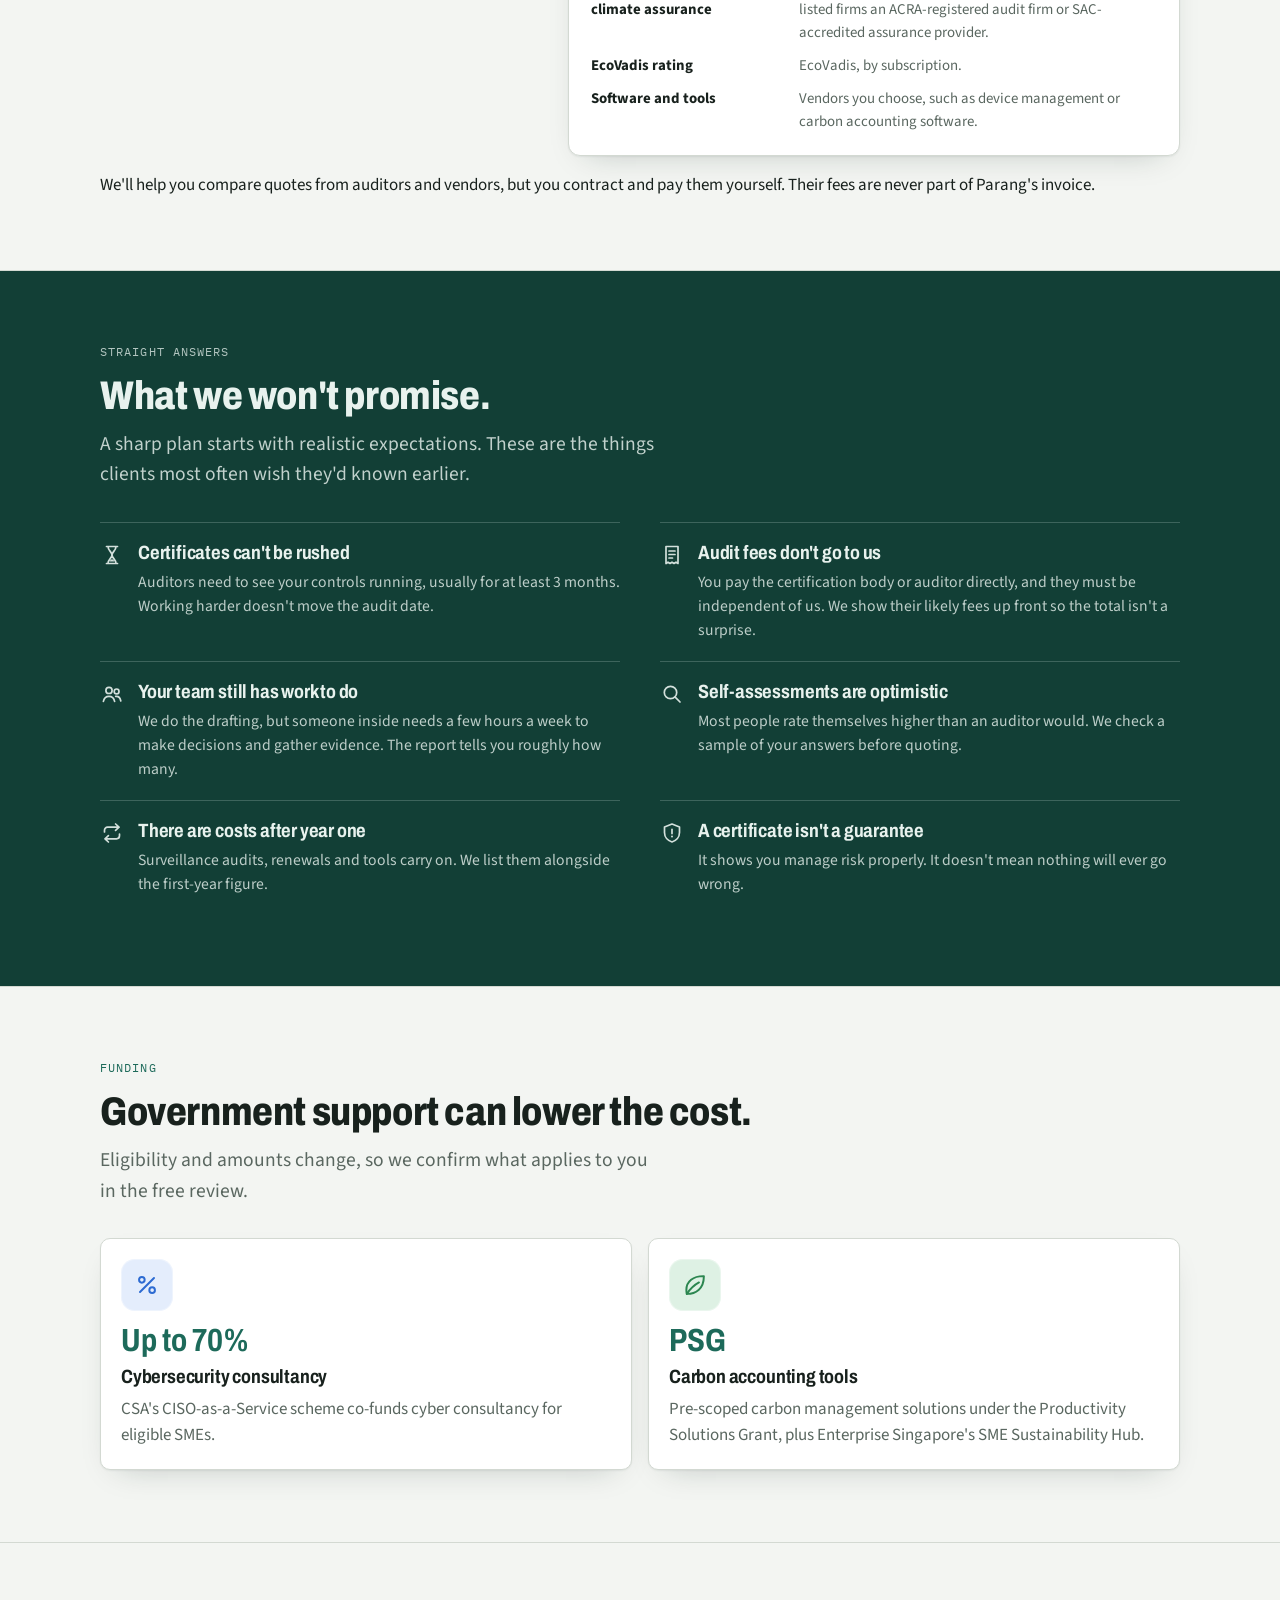
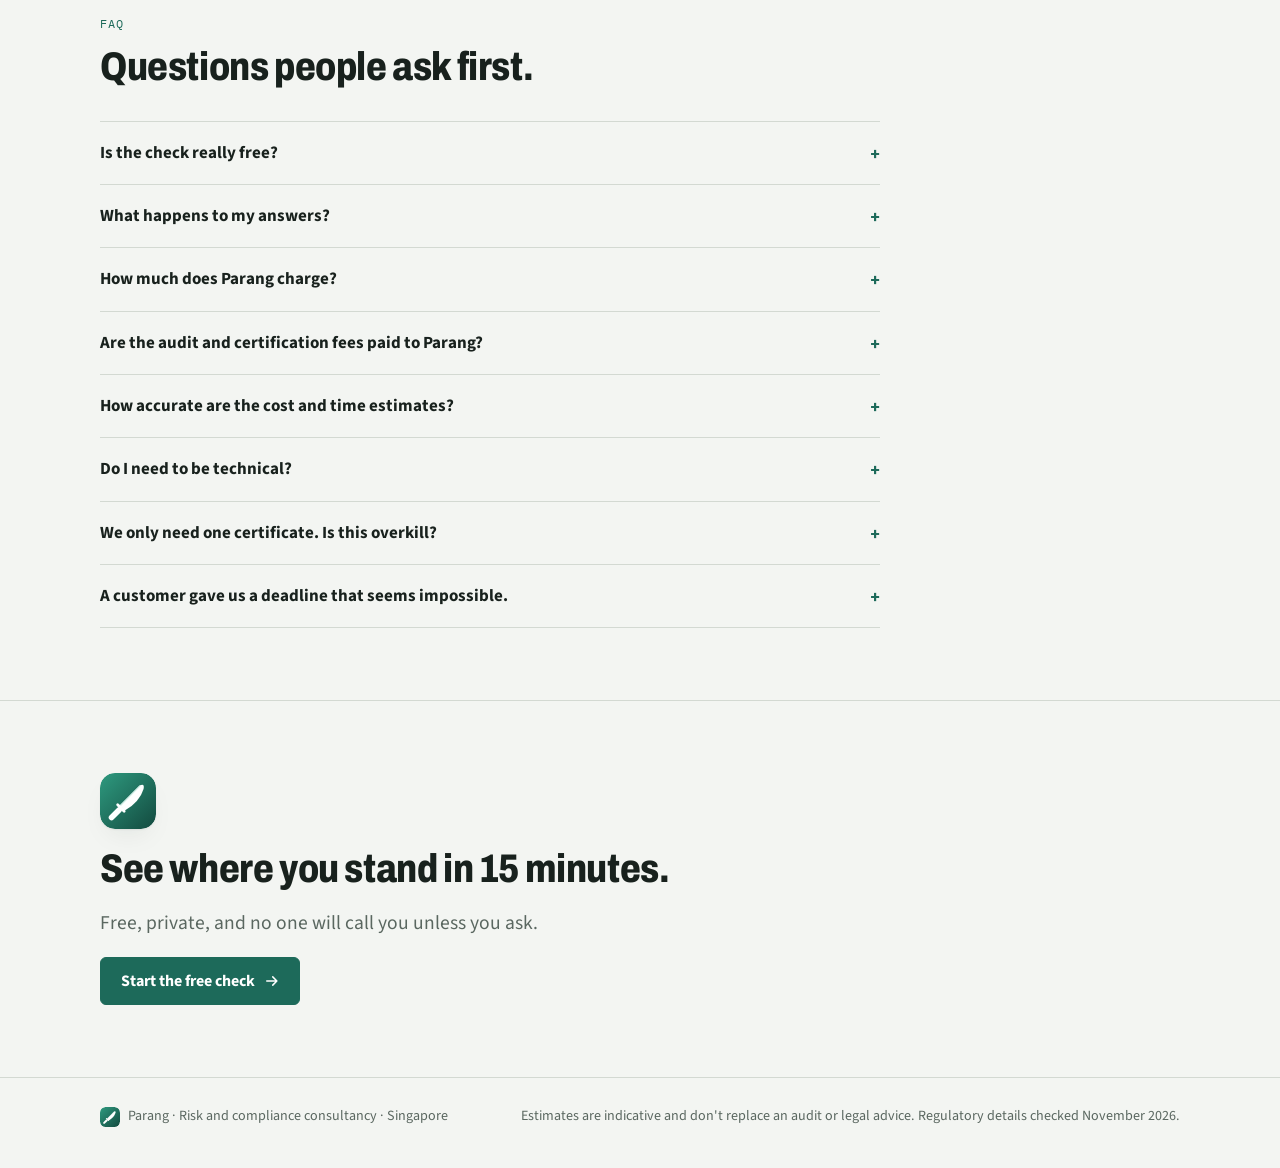
==== commit 1e23d954: "Hide Parang's fees from prospects and add a roadblocks section Prospect-facing views no longer show " ====
--- a/index.html
+++ b/index.html
@@ -219,6 +219,14 @@
 .payees dd{margin:0;color:var(--muted)}
 @media (max-width:560px){.payees{grid-template-columns:1fr;gap:2px}.payees dd{margin-bottom:10px}}
 .mnote{margin-top:16px}
+.mpitch{margin:0;padding-top:14px;border-top:1px solid var(--line);font-weight:600}
+
+.roads{display:grid;grid-template-columns:repeat(3,minmax(0,1fr));gap:22px 24px}
+@media (max-width:860px){.roads{grid-template-columns:repeat(2,minmax(0,1fr))}}
+@media (max-width:560px){.roads{grid-template-columns:1fr}}
+.roads div{display:flex;flex-direction:column;gap:6px;background:var(--surface);border:1px solid var(--line);border-radius:12px;padding:18px;box-shadow:var(--shadow)}
+.roads .tile{margin-bottom:4px}
+.roads p{color:var(--muted);font-size:.95rem}
 </style>
 </head>
 <body>
@@ -279,6 +287,7 @@
       <span>Parang</span>
     </a>
     <nav class="links" aria-label="Sections">
+      <a class="opt" href="#roadblocks">Roadblocks</a>
       <a class="opt" href="#how">How it works</a>
       <a class="opt" href="#cover">What we cover</a>
       <a class="opt" href="#working">Working with us</a>
@@ -295,7 +304,7 @@
       <div class="hero-copy">
         <span class="eyebrow">Parang · Risk and compliance consultancy · Singapore</span>
         <h1>Sharpen your operations. <em>Go after the market precisely and decisively.</em></h1>
-        <p class="lede">Parang gets your security, privacy, resilience and sustainability in shape, so you can win the customers and tenders that ask for proof. Start with a free 15-minute check: which of 21 standards apply to you, how ready you are, and what it takes to get there.</p>
+        <p class="lede">Parang gets your security, privacy, resilience and sustainability in shape, clearing the roadblocks so you don't spend time and money on work you don't need. Start with a free 15-minute check: which of 21 standards apply to you, how ready you are, and what it takes to get there.</p>
         <div class="ctas"><a class="btn" href="check.html">Start the free check <svg class="ic sm" aria-hidden="true"><use href="#i-arrow"/></svg></a><a class="btn ghost" href="#how">See how it works</a></div>
         <ul class="assure"><li><svg class="ic xs" aria-hidden="true"><use href="#i-check"/></svg>No sign-up</li><li><svg class="ic xs" aria-hidden="true"><use href="#i-check"/></svg>Answers stay in your browser</li><li><svg class="ic xs" aria-hidden="true"><use href="#i-check"/></svg>Plain language, no jargon</li></ul>
       </div>
@@ -323,12 +332,26 @@
       <div class="whycopy">
         <span class="eyebrow">Why "Parang"</span>
         <h2 id="why-h">“Parang” is the Malay working blade. Kept sharp, it clears the path ahead.</h2>
-        <p class="lede">That's our job. We cut through the acronyms, sharpen the way your business runs, and leave you ready to move on the opportunities that ask for proof: the tender, the enterprise customer, the regulator, the investor.</p>
+        <p class="lede">That's our job. We clear the roadblocks that waste time and money when the know-how isn't in-house, sharpen the way your business runs, and leave you ready to move on the opportunities that ask for proof: the tender, the enterprise customer, the regulator, the investor. Our team is led by industry veterans who have done this work on the ground, and our fees are competitive.</p>
         <div class="trio">
           <div><span class="tile c-green"><svg class="ic" aria-hidden="true"><use href="#i-blade"/></svg></span><h3>Sharpen</h3><p>Fix the gaps that matter, in the order that matters.</p></div>
           <div><span class="tile c-rose"><svg class="ic" aria-hidden="true"><use href="#i-target"/></svg></span><h3>Precise</h3><p>Only the standards you need, scoped to the work you're chasing.</p></div>
           <div><span class="tile c-orange"><svg class="ic" aria-hidden="true"><use href="#i-arrow"/></svg></span><h3>Decisive</h3><p>Clear costs, timelines and a plan you can act on now.</p></div>
         </div>
+      </div>
+    </div>
+  </section>
+
+  <section class="s" id="roadblocks" aria-labelledby="road-h">
+    <div class="wrap">
+      <div class="shead"><span class="eyebrow">Roadblocks we clear</span><h2 id="road-h">Don't pay for what you don't need.</h2><p class="lede">Without the right know-how, compliance projects drift: the wrong standard, too much scope, tools nobody asked for, audits failed for missing records. We've seen these before, so you don't have to learn them the expensive way.</p></div>
+      <div class="roads">
+        <div><span class="tile c-rose"><svg class="ic" aria-hidden="true"><use href="#i-target"/></svg></span><h3>Chasing the wrong standard</h3><p>We confirm what your customer, tender or regulator actually accepts before you commit to anything.</p></div>
+        <div><span class="tile c-orange"><svg class="ic" aria-hidden="true"><use href="#i-layers"/></svg></span><h3>Scoping too wide</h3><p>Certify the service or site that wins the work first. A tighter scope is faster and cheaper to run.</p></div>
+        <div><span class="tile c-purple"><svg class="ic" aria-hidden="true"><use href="#i-coins"/></svg></span><h3>Buying tools you don't need</h3><p>Many controls can be met with what you already have. We tell you when a purchase is genuinely required.</p></div>
+        <div><span class="tile c-teal"><svg class="ic" aria-hidden="true"><use href="#i-repeat"/></svg></span><h3>Doing the same work twice</h3><p>One set of policies and evidence can serve several standards. We build it once and map it across.</p></div>
+        <div><span class="tile c-blue"><svg class="ic" aria-hidden="true"><use href="#i-search"/></svg></span><h3>Failing the audit on paperwork</h3><p>We check your evidence before the auditor does, so findings don't send you back for another round.</p></div>
+        <div><span class="tile c-indigo"><svg class="ic" aria-hidden="true"><use href="#i-hourglass"/></svg></span><h3>Missing the deadline</h3><p>We plan backwards from your date and line up interim evidence the buyer will accept.</p></div>
       </div>
     </div>
   </section>
@@ -362,7 +385,7 @@
         <div><span class="tile c-blue"><svg class="ic" aria-hidden="true"><use href="#i-checklist"/></svg></span><h3>What applies to you</h3><p>Each framework marked required, requested, recommended or optional, with the reason in plain words.</p></div>
         <div><span class="tile c-green"><svg class="ic" aria-hidden="true"><use href="#i-gauge"/></svg></span><h3>Readiness for each one</h3><p>A score by requirement area, from your own answers. For ISO 27001, a draft Statement of Applicability for all 93 controls.</p></div>
         <div><span class="tile c-orange"><svg class="ic" aria-hidden="true"><use href="#i-ranked"/></svg></span><h3>Gaps, ranked</h3><p>What to fix first, how much effort it takes, and which standards each fix moves forward.</p></div>
-        <div><span class="tile c-purple"><svg class="ic" aria-hidden="true"><use href="#i-coins"/></svg></span><h3>Cost and time</h3><p>Parang's consulting fees, and the fees you'd pay independent auditors and tool vendors, shown separately with months to complete.</p></div>
+        <div><span class="tile c-purple"><svg class="ic" aria-hidden="true"><use href="#i-coins"/></svg></span><h3>Cost and time</h3><p>What you'd pay independent auditors and tool vendors, and how many months it takes. Our own fee is a competitive fixed price we agree with you.</p></div>
         <div><span class="tile c-teal"><svg class="ic" aria-hidden="true"><use href="#i-calendar"/></svg></span><h3>Deadline and budget fit</h3><p>Whether your plan fits, and what to do if it doesn't: phasing, a narrower scope, or interim evidence.</p></div>
         <div><span class="tile c-indigo"><svg class="ic" aria-hidden="true"><use href="#i-download"/></svg></span><h3>Downloads</h3><p>The full report, a gap register and an ISO 27001 Statement of Applicability you can share internally.</p></div>
       </div>
@@ -408,6 +431,7 @@
             <li><svg class="ic xs" aria-hidden="true"><use href="#i-check"/></svg>Gap fixes, policies, risk assessments and staff briefings</li>
             <li><svg class="ic xs" aria-hidden="true"><use href="#i-check"/></svg>Internal audit and support through your external audit</li>
           </ul>
+          <p class="mpitch">Competitive fees, agreed with you once we understand your scope. Our team is led by industry veterans who have done this work on the ground, so you avoid paying for work you don't need.</p>
         </div>
         <div class="mcard them">
           <div class="mtop"><span class="tile lg c-indigo"><svg class="ic" aria-hidden="true"><use href="#i-seal"/></svg></span><div><span class="eyebrow">Paid by you, directly to them</span><h3>Independent auditors and providers</h3></div></div>
@@ -458,8 +482,9 @@
       <div class="faq">
         <details><summary>Is the check really free?</summary><p>Yes. The check, the report and the downloads are free, with no sign-up. You only talk to us if you choose to send your report.</p></details>
         <details><summary>What happens to my answers?</summary><p>They're saved in your own browser on this device. Nothing is sent to us unless you fill in the contact form and choose to send it.</p></details>
+        <details><summary>How much does Parang charge?</summary><p>It depends on your scope, so we don't publish a price list. After the free 30-minute review we give you a competitive fixed-fee proposal, sized to what you actually need and your budget, with no obligation.</p></details>
         <details><summary>Are the audit and certification fees paid to Parang?</summary><p>No. Parang only charges for consulting. Certification bodies, audit firms, assessors, rating providers and tool vendors are independent of us, and you pay them directly. Each report shows Parang's fees and third-party fees on separate lines.</p></details>
-        <details><summary>How accurate are the cost and time estimates?</summary><p>They're indicative, based on your company size and how ready you say you are. We confirm scope and give a fixed fee after the free review and evidence check.</p></details>
+        <details><summary>How accurate are the cost and time estimates?</summary><p>They're indicative, based on your company size and how ready you say you are. Auditor and tool prices vary by provider, and we'll help you compare real quotes.</p></details>
         <details><summary>Do I need to be technical?</summary><p>No. The questions are in plain language. If you're not sure, answer "Partly" and we'll check it together.</p></details>
         <details><summary>We only need one certificate. Is this overkill?</summary><p>Use the Direct route: pick the one you need, answer a few scoping questions, and skip straight to a quote if you like.</p></details>
         <details><summary>A customer gave us a deadline that seems impossible.</summary><p>Use the Deadline route. It shows whether the deadline is realistic and what interim evidence buyers usually accept, such as a CSA mark, a SOC 2 Type I report or a signed project plan.</p></details>
